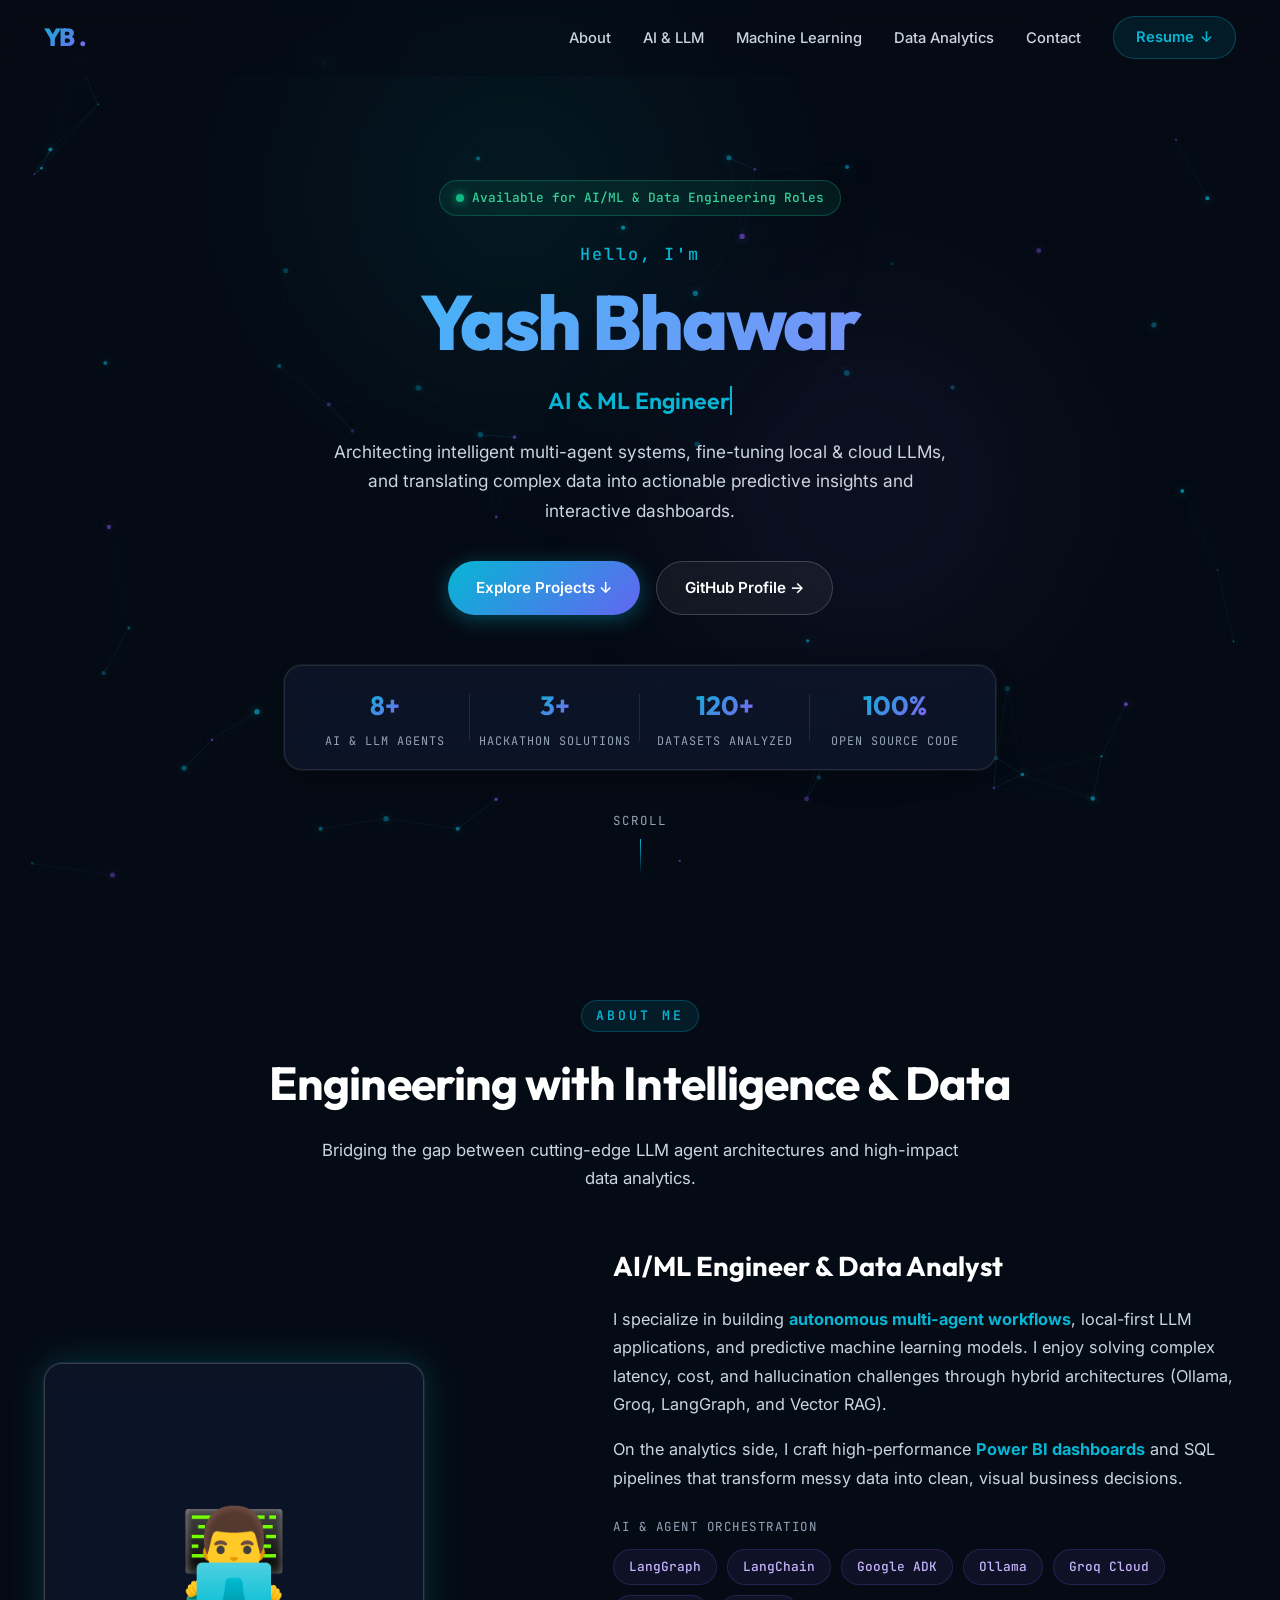
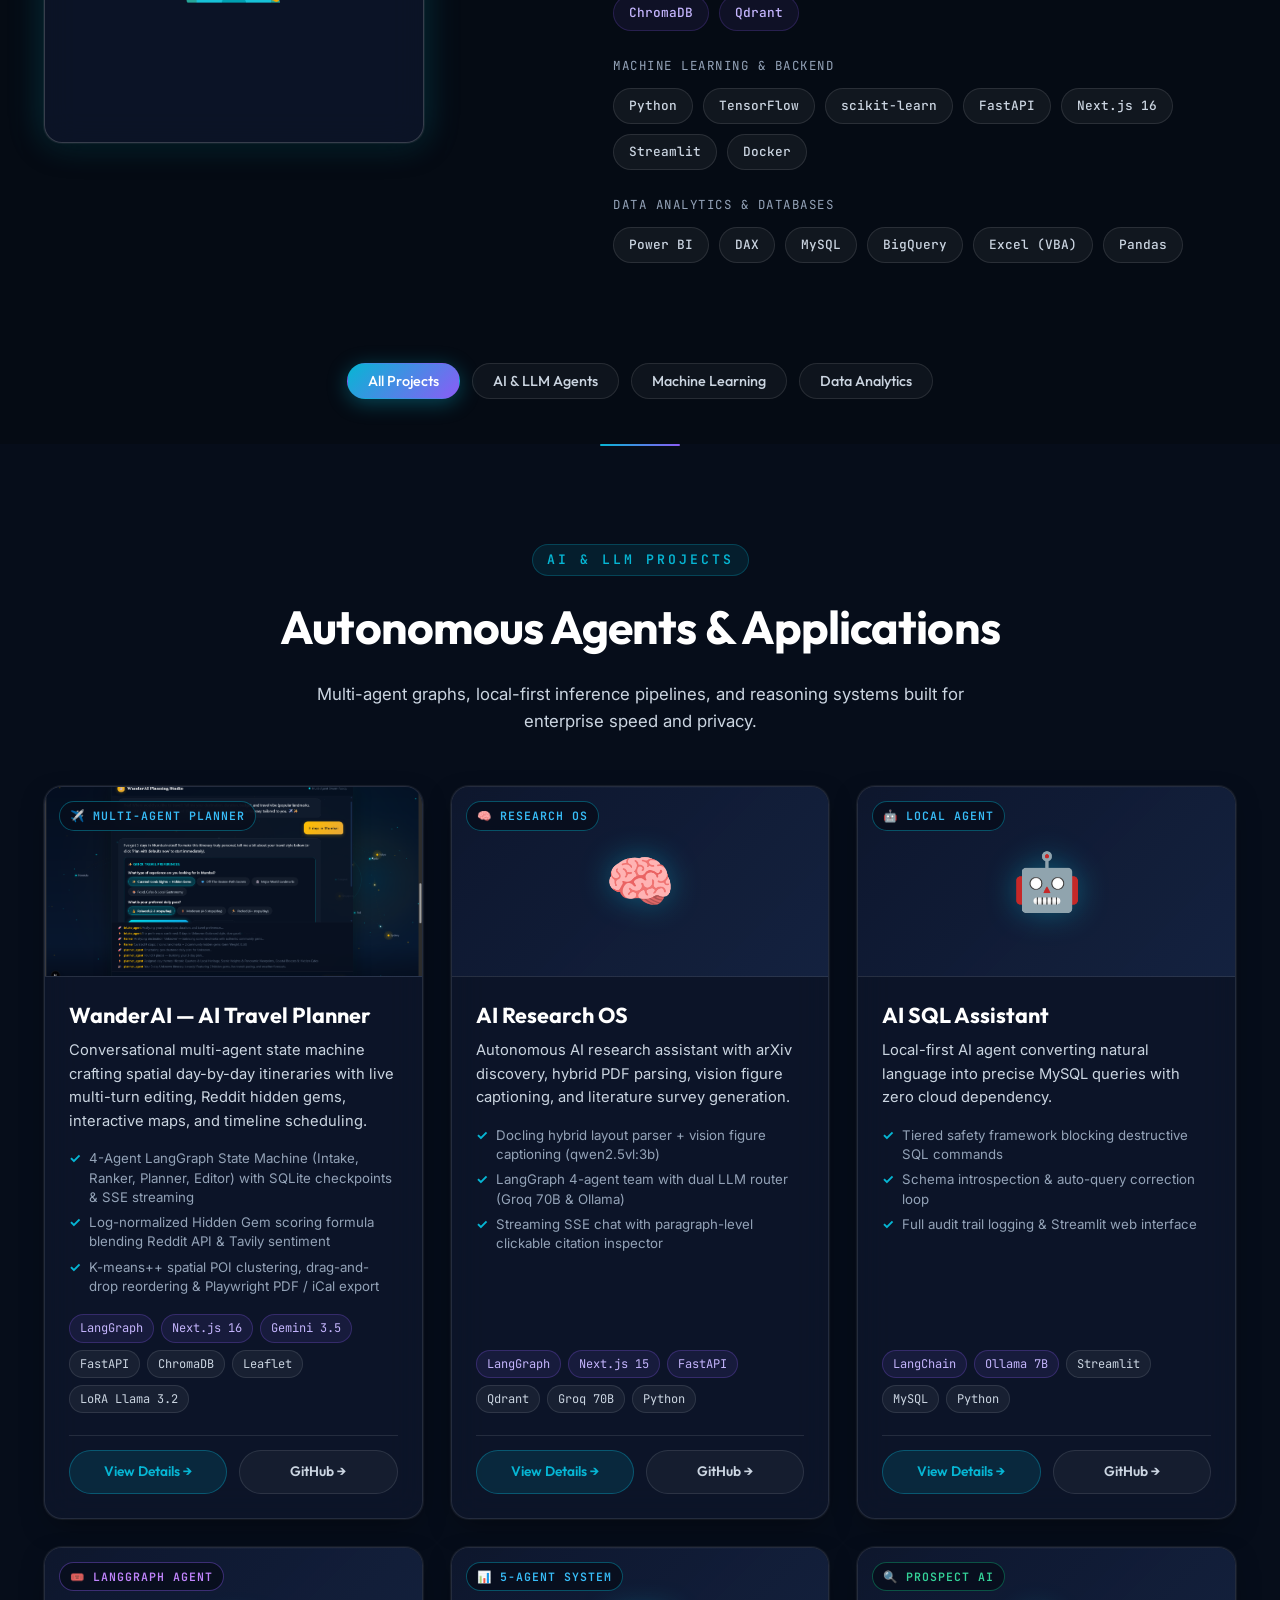
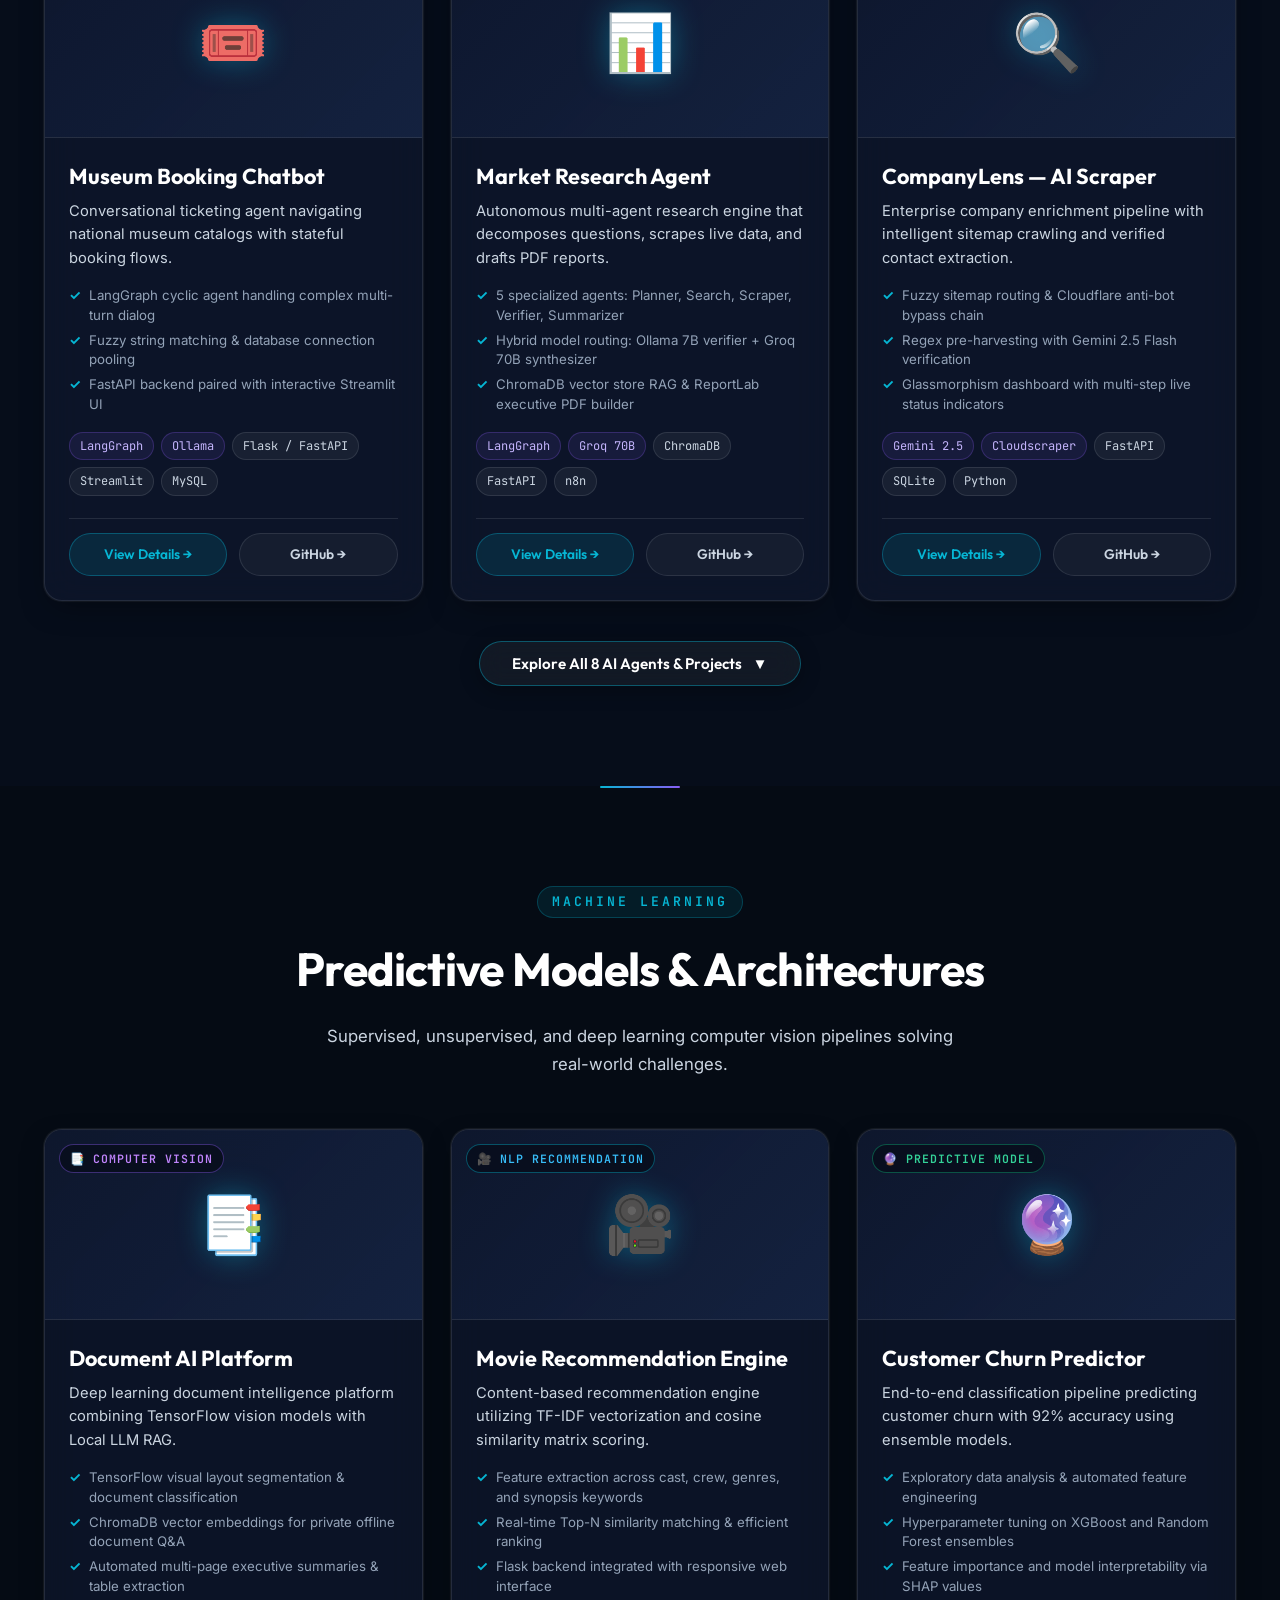
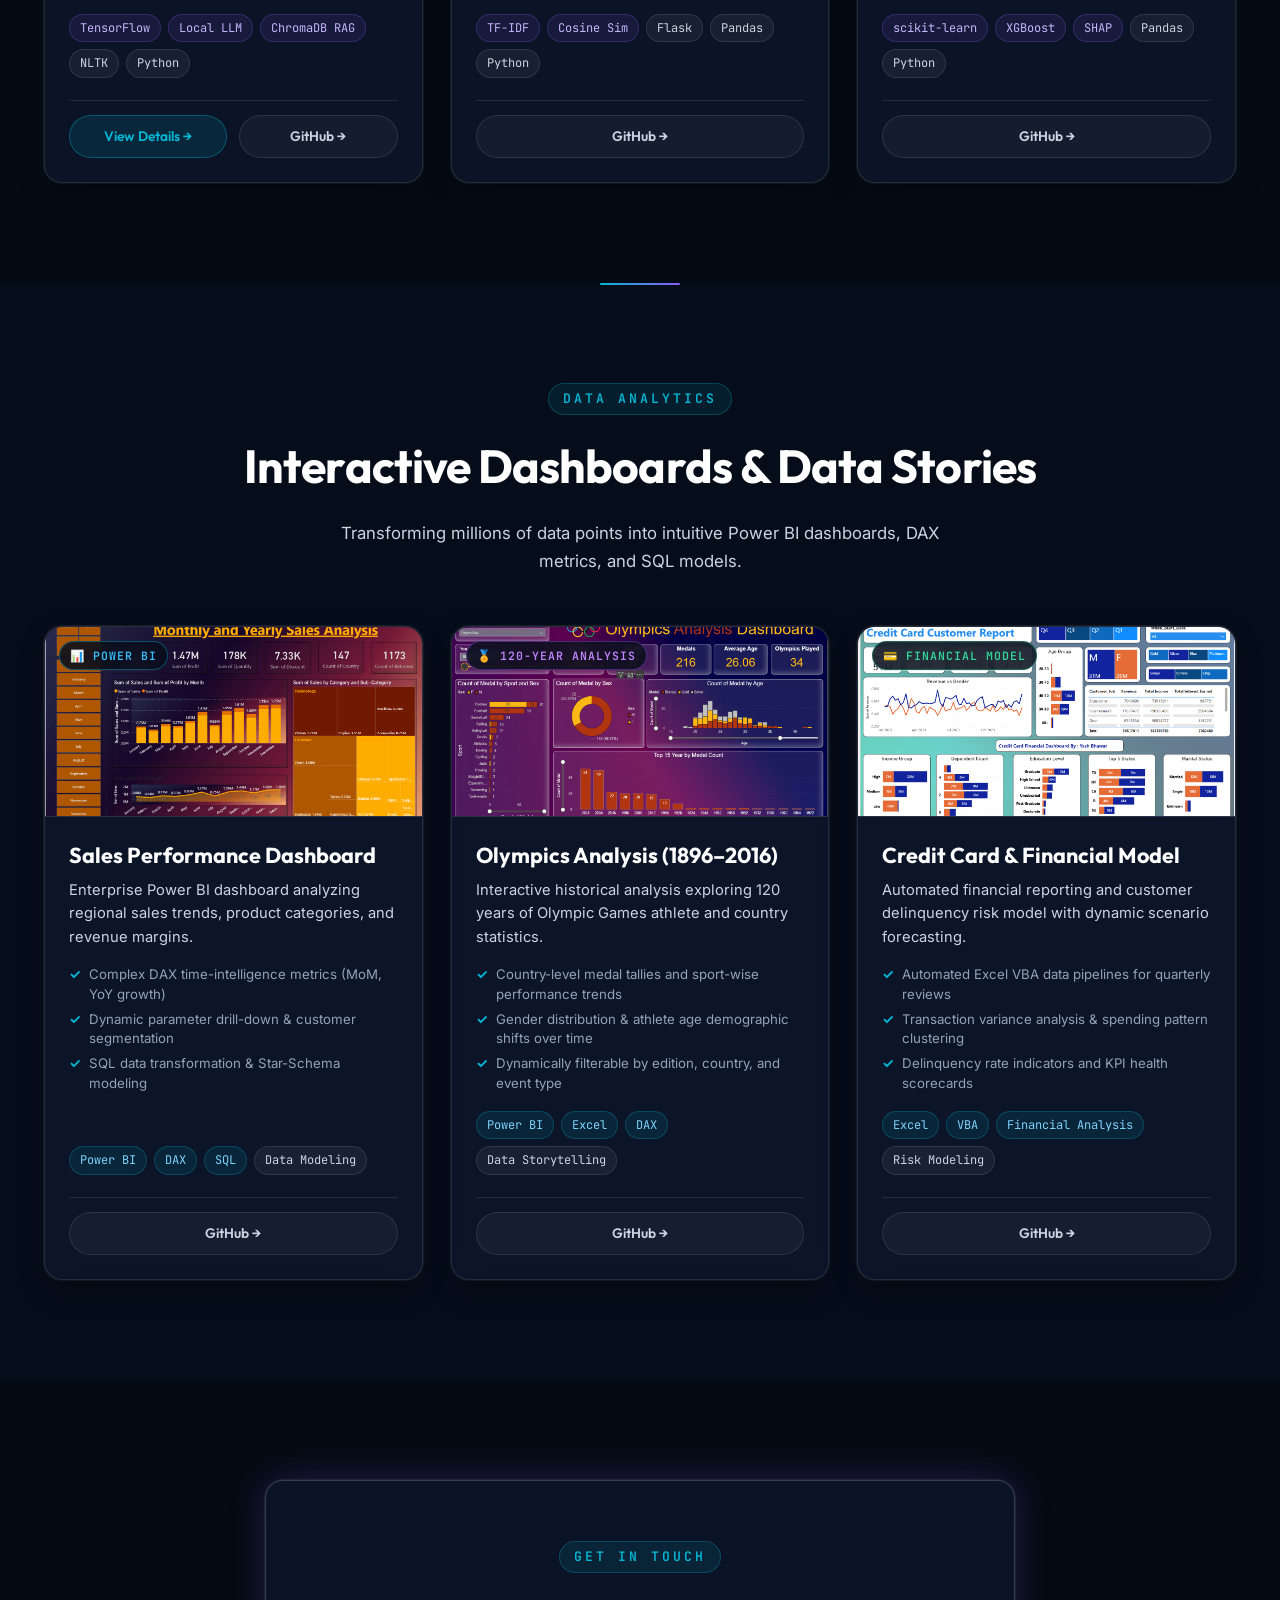
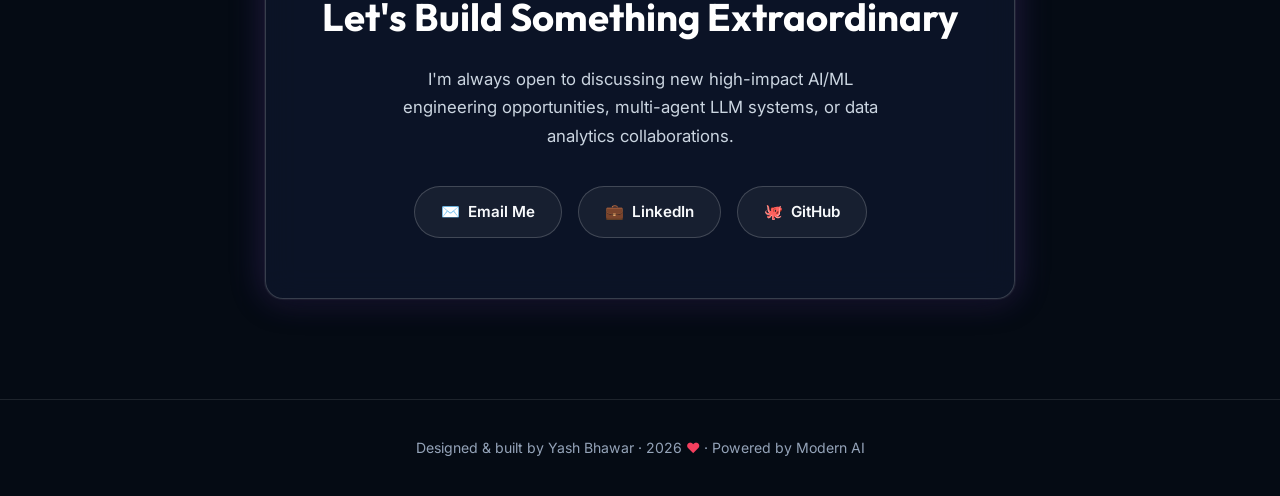
==== index.html @ 5ba6e9e6 "Wander AI project updates" ====
<!DOCTYPE html>
<html lang="en">

<head>
  <meta charset="UTF-8">
  <meta name="viewport" content="width=device-width, initial-scale=1.0">
  <title>Yash Bhawar — AI/ML Engineer & Data Analyst</title>
  <meta name="description"
    content="Portfolio of Yash Bhawar — AI/ML Engineer and Data Analyst specializing in multi-agent LLM systems, machine learning architectures, and data analytics dashboards.">
  <meta property="og:title" content="Yash Bhawar — AI/ML Engineer & Data Analyst">
  <meta property="og:description" content="Explore my projects in Multi-Agent AI, LLMs, Machine Learning, and Data Analytics.">
  <meta property="og:type" content="website">
  <link rel="stylesheet" href="css/style.css?v=2.0">
</head>

<body>

  <!-- ========== LIVE ANIMATED CANVAS BACKGROUND ========== -->
  <canvas id="bgCanvas"></canvas>

  <!-- ========== NAVBAR ========== -->
  <nav class="navbar" id="navbar">
    <div class="container">
      <a href="#hero" class="nav-logo">
        <span>YB</span><span style="color: var(--accent-cyan);">.</span>
      </a>
      <ul class="nav-links" id="navLinks">
        <li><a href="#about">About</a></li>
        <li><a href="#ai-llm">AI & LLM</a></li>
        <li><a href="#machine-learning">Machine Learning</a></li>
        <li><a href="#data-analytics">Data Analytics</a></li>
        <li><a href="#contact">Contact</a></li>
        <li class="nav-resume-dropdown" id="resumeDropdown">
          <a href="#" class="nav-resume-btn">
            <span>Resume</span> <span>↓</span>
          </a>
          <div class="resume-dropdown-menu">
            <a href="assets/resume/Yash_Bhawar_Resume.pdf" download class="resume-option" id="resume-aiml">
              <span class="resume-icon">🤖</span>
              <span>AI / ML Engineer</span>
            </a>
            <a href="assets/resume/DA_Resume.pdf" download class="resume-option" id="resume-da">
              <span class="resume-icon">📊</span>
              <span>Data Analyst</span>
            </a>
          </div>
        </li>
      </ul>
      <div class="hamburger" id="hamburger" aria-label="Toggle navigation">
        <span></span>
        <span></span>
        <span></span>
      </div>
    </div>
  </nav>

  <!-- ========== HERO SECTION ========== -->
  <section class="hero" id="hero">
    <div class="hero-content">
      
      <!-- Live Availability Status Badge -->
      <div class="hero-status-badge">
        <span class="status-dot"></span>
        <span>Available for AI/ML & Data Engineering Roles</span>
      </div>

      <p class="hero-greeting">Hello, I'm</p>
      <h1 class="hero-name">Yash Bhawar</h1>
      <p class="hero-tagline">
        <span class="hero-typed" id="heroTyped"></span>
      </p>
      <p class="hero-description">
        Architecting intelligent multi-agent systems, fine-tuning local & cloud LLMs, and translating complex data into actionable predictive insights and interactive dashboards.
      </p>

      <div class="hero-buttons">
        <a href="#ai-llm" class="btn btn-primary">
          Explore Projects ↓
        </a>
        <a href="https://github.com/Yash-lab01" target="_blank" rel="noopener" class="btn btn-outline">
          GitHub Profile →
        </a>
      </div>

      <!-- Hero Impact Metrics Bar -->
      <div class="hero-stats-bar">
        <div class="stat-item">
          <span class="stat-number">8+</span>
          <span class="stat-label">AI & LLM Agents</span>
        </div>
        <div class="stat-item">
          <span class="stat-number">3+</span>
          <span class="stat-label">Hackathon Solutions</span>
        </div>
        <div class="stat-item">
          <span class="stat-number">120+</span>
          <span class="stat-label">Datasets Analyzed</span>
        </div>
        <div class="stat-item">
          <span class="stat-number">100%</span>
          <span class="stat-label">Open Source Code</span>
        </div>
      </div>

    </div>

    <div class="hero-scroll-indicator">
      <span>scroll</span>
      <div class="scroll-line"></div>
    </div>
  </section>

  <!-- ========== ABOUT SECTION ========== -->
  <section class="about" id="about">
    <div class="container">
      <div class="section-header reveal">
        <span class="section-label">About Me</span>
        <h2 class="section-title">Engineering with Intelligence & Data</h2>
        <p class="section-subtitle">Bridging the gap between cutting-edge LLM agent architectures and high-impact data analytics.</p>
      </div>

      <div class="about-grid">
        <div class="about-image-wrapper reveal">
          <div class="about-image-card">
            <span class="about-avatar-placeholder">👨‍💻</span>
          </div>
        </div>

        <div class="about-text reveal reveal-delay-1">
          <h3>AI/ML Engineer & Data Analyst</h3>
          <p>
            I specialize in building <strong>autonomous multi-agent workflows</strong>, local-first LLM applications, and predictive machine learning models. I enjoy solving complex latency, cost, and hallucination challenges through hybrid architectures (Ollama, Groq, LangGraph, and Vector RAG).
          </p>
          <p>
            On the analytics side, I craft high-performance <strong>Power BI dashboards</strong> and SQL pipelines that transform messy data into clean, visual business decisions.
          </p>

          <!-- Categorized Skill Clusters -->
          <div class="tech-stack-group">
            <div class="tech-stack-title">AI & Agent Orchestration</div>
            <div class="tech-stack">
              <span class="tech-badge purple">LangGraph</span>
              <span class="tech-badge purple">LangChain</span>
              <span class="tech-badge purple">Google ADK</span>
              <span class="tech-badge purple">Ollama</span>
              <span class="tech-badge purple">Groq Cloud</span>
              <span class="tech-badge purple">ChromaDB</span>
              <span class="tech-badge purple">Qdrant</span>
            </div>
          </div>

          <div class="tech-stack-group">
            <div class="tech-stack-title">Machine Learning & Backend</div>
            <div class="tech-stack">
              <span class="tech-badge">Python</span>
              <span class="tech-badge">TensorFlow</span>
              <span class="tech-badge">scikit-learn</span>
              <span class="tech-badge">FastAPI</span>
              <span class="tech-badge">Next.js 16</span>
              <span class="tech-badge">Streamlit</span>
              <span class="tech-badge">Docker</span>
            </div>
          </div>

          <div class="tech-stack-group">
            <div class="tech-stack-title">Data Analytics & Databases</div>
            <div class="tech-stack">
              <span class="tech-badge">Power BI</span>
              <span class="tech-badge">DAX</span>
              <span class="tech-badge">MySQL</span>
              <span class="tech-badge">BigQuery</span>
              <span class="tech-badge">Excel (VBA)</span>
              <span class="tech-badge">Pandas</span>
            </div>
          </div>

        </div>
      </div>
    </div>
  </section>

  <!-- ========== CATEGORY FILTER TABS ========== -->
  <div class="container">
    <div class="projects-filter-bar reveal">
      <button class="filter-btn active" data-filter="all">All Projects</button>
      <button class="filter-btn" data-filter="ai-llm">AI & LLM Agents</button>
      <button class="filter-btn" data-filter="machine-learning">Machine Learning</button>
      <button class="filter-btn" data-filter="data-analytics">Data Analytics</button>
    </div>
  </div>

  <!-- ========== AI & LLM PROJECTS SECTION ========== -->
  <section class="projects-section" id="ai-llm">
    <div class="container">
      <div class="section-header reveal">
        <span class="section-label">AI & LLM Projects</span>
        <h2 class="section-title">Autonomous Agents & Applications</h2>
        <p class="section-subtitle">Multi-agent graphs, local-first inference pipelines, and reasoning systems built for enterprise speed and privacy.</p>
      </div>

      <div class="projects-grid">

        <!-- AI Project 1: WanderAI Travel Planner -->
        <div class="project-card reveal reveal-delay-1" id="project-ai-1">
          <div class="project-card-thumbnail">
            <span class="card-category-pill cyan">✈️ Multi-Agent Planner</span>
            <img src="assets/images/wanderai.png" alt="WanderAI Travel Planner">
          </div>
          <div class="project-card-body">
            <h3 class="project-card-title">WanderAI — AI Travel Planner</h3>
            <p class="project-card-description">
              Conversational multi-agent state machine crafting spatial day-by-day itineraries with live multi-turn editing, Reddit hidden gems, interactive maps, and timeline scheduling.
            </p>
            <ul class="project-card-highlights">
              <li>4-Agent LangGraph State Machine (Intake, Ranker, Planner, Editor) with SQLite checkpoints & SSE streaming</li>
              <li>Log-normalized Hidden Gem scoring formula blending Reddit API & Tavily sentiment</li>
              <li>K-means++ spatial POI clustering, drag-and-drop reordering & Playwright PDF / iCal export</li>
            </ul>
            <div class="project-card-tags">
              <span class="tag ml">LangGraph</span>
              <span class="tag ml">Next.js 16</span>
              <span class="tag ml">Gemini 3.5</span>
              <span class="tag">FastAPI</span>
              <span class="tag">ChromaDB</span>
              <span class="tag">Leaflet</span>
              <span class="tag">LoRA Llama 3.2</span>
            </div>
            <div class="project-card-actions">
              <a href="projects/ai-travel-assistant.html" class="card-btn card-btn-primary">View Details →</a>
              <a href="https://github.com/Yash-lab01/AI-Travel-Assistant" target="_blank" rel="noopener" class="card-btn card-btn-ghost">GitHub →</a>
            </div>
          </div>
        </div>

        <!-- AI Project 2: AI Research OS -->
        <div class="project-card reveal reveal-delay-2" id="project-ai-2">
          <div class="project-card-thumbnail">
            <span class="card-category-pill cyan">🧠 Research OS</span>
            <span class="placeholder-icon">🧠</span>
          </div>
          <div class="project-card-body">
            <h3 class="project-card-title">AI Research OS</h3>
            <p class="project-card-description">
              Autonomous AI research assistant with arXiv discovery, hybrid PDF parsing, vision figure captioning, and literature survey generation.
            </p>
            <ul class="project-card-highlights">
              <li>Docling hybrid layout parser + vision figure captioning (qwen2.5vl:3b)</li>
              <li>LangGraph 4-agent team with dual LLM router (Groq 70B & Ollama)</li>
              <li>Streaming SSE chat with paragraph-level clickable citation inspector</li>
            </ul>
            <div class="project-card-tags">
              <span class="tag ml">LangGraph</span>
              <span class="tag ml">Next.js 15</span>
              <span class="tag ml">FastAPI</span>
              <span class="tag">Qdrant</span>
              <span class="tag">Groq 70B</span>
              <span class="tag">Python</span>
            </div>
            <div class="project-card-actions">
              <a href="projects/ai-research-agent.html" class="card-btn card-btn-primary">View Details →</a>
              <a href="https://github.com/Yash-lab01/Autonomous-Research-Assistant" target="_blank" rel="noopener" class="card-btn card-btn-ghost">GitHub →</a>
            </div>
          </div>
        </div>

        <!-- AI Project 3: SQL Assistant -->
        <div class="project-card reveal reveal-delay-3" id="project-ai-3">
          <div class="project-card-thumbnail">
            <span class="card-category-pill cyan">🤖 Local Agent</span>
            <span class="placeholder-icon">🤖</span>
          </div>
          <div class="project-card-body">
            <h3 class="project-card-title">AI SQL Assistant</h3>
            <p class="project-card-description">
              Local-first AI agent converting natural language into precise MySQL queries with zero cloud dependency.
            </p>
            <ul class="project-card-highlights">
              <li>Tiered safety framework blocking destructive SQL commands</li>
              <li>Schema introspection & auto-query correction loop</li>
              <li>Full audit trail logging & Streamlit web interface</li>
            </ul>
            <div class="project-card-tags">
              <span class="tag ml">LangChain</span>
              <span class="tag ml">Ollama 7B</span>
              <span class="tag">Streamlit</span>
              <span class="tag">MySQL</span>
              <span class="tag">Python</span>
            </div>
            <div class="project-card-actions">
              <a href="projects/sql-assistant.html" class="card-btn card-btn-primary">View Details →</a>
              <a href="https://github.com/Yash-lab01/AI-SQL-Assistant" target="_blank" rel="noopener" class="card-btn card-btn-ghost">GitHub →</a>
            </div>
          </div>
        </div>

        <!-- AI Project 4: Museum Chatbot -->
        <div class="project-card reveal reveal-delay-1" id="project-ai-4">
          <div class="project-card-thumbnail">
            <span class="card-category-pill purple">🎟️ LangGraph Agent</span>
            <span class="placeholder-icon">🎟️</span>
          </div>
          <div class="project-card-body">
            <h3 class="project-card-title">Museum Booking Chatbot</h3>
            <p class="project-card-description">
              Conversational ticketing agent navigating national museum catalogs with stateful booking flows.
            </p>
            <ul class="project-card-highlights">
              <li>LangGraph cyclic agent handling complex multi-turn dialog</li>
              <li>Fuzzy string matching & database connection pooling</li>
              <li>FastAPI backend paired with interactive Streamlit UI</li>
            </ul>
            <div class="project-card-tags">
              <span class="tag ml">LangGraph</span>
              <span class="tag ml">Ollama</span>
              <span class="tag">Flask / FastAPI</span>
              <span class="tag">Streamlit</span>
              <span class="tag">MySQL</span>
            </div>
            <div class="project-card-actions">
              <a href="projects/museum-chatbot.html" class="card-btn card-btn-primary">View Details →</a>
              <a href="https://github.com/Yash-lab01/Museum-Chatbot" target="_blank" rel="noopener" class="card-btn card-btn-ghost">GitHub →</a>
            </div>
          </div>
        </div>

        <!-- AI Project 5: Market Research Agent -->
        <div class="project-card reveal reveal-delay-2" id="project-ai-5">
          <div class="project-card-thumbnail">
            <span class="card-category-pill cyan">📊 5-Agent System</span>
            <span class="placeholder-icon">📊</span>
          </div>
          <div class="project-card-body">
            <h3 class="project-card-title">Market Research Agent</h3>
            <p class="project-card-description">
              Autonomous multi-agent research engine that decomposes questions, scrapes live data, and drafts PDF reports.
            </p>
            <ul class="project-card-highlights">
              <li>5 specialized agents: Planner, Search, Scraper, Verifier, Summarizer</li>
              <li>Hybrid model routing: Ollama 7B verifier + Groq 70B synthesizer</li>
              <li>ChromaDB vector store RAG & ReportLab executive PDF builder</li>
            </ul>
            <div class="project-card-tags">
              <span class="tag ml">LangGraph</span>
              <span class="tag ml">Groq 70B</span>
              <span class="tag">ChromaDB</span>
              <span class="tag">FastAPI</span>
              <span class="tag">n8n</span>
            </div>
            <div class="project-card-actions">
              <a href="projects/market-research-agent.html" class="card-btn card-btn-primary">View Details →</a>
              <a href="https://github.com/Yash-lab01/Market-Research-Agent" target="_blank" rel="noopener" class="card-btn card-btn-ghost">GitHub →</a>
            </div>
          </div>
        </div>

        <!-- AI Project 6: CompanyLens AI Web Scraper -->
        <div class="project-card reveal reveal-delay-3" id="project-ai-6">
          <div class="project-card-thumbnail">
            <span class="card-category-pill emerald">🔍 Prospect AI</span>
            <span class="placeholder-icon">🔍</span>
          </div>
          <div class="project-card-body">
            <h3 class="project-card-title">CompanyLens — AI Scraper</h3>
            <p class="project-card-description">
              Enterprise company enrichment pipeline with intelligent sitemap crawling and verified contact extraction.
            </p>
            <ul class="project-card-highlights">
              <li>Fuzzy sitemap routing & Cloudflare anti-bot bypass chain</li>
              <li>Regex pre-harvesting with Gemini 2.5 Flash verification</li>
              <li>Glassmorphism dashboard with multi-step live status indicators</li>
            </ul>
            <div class="project-card-tags">
              <span class="tag ml">Gemini 2.5</span>
              <span class="tag ml">Cloudscraper</span>
              <span class="tag">FastAPI</span>
              <span class="tag">SQLite</span>
              <span class="tag">Python</span>
            </div>
            <div class="project-card-actions">
              <a href="projects/company-enrichment-agent.html" class="card-btn card-btn-primary">View Details →</a>
              <a href="https://github.com/Yash-lab01/AI-powered-Website-Scraper-Agent-" target="_blank" rel="noopener" class="card-btn card-btn-ghost">GitHub →</a>
            </div>
          </div>
        </div>

        <!-- AI Project 7: OptiRoute Router -->
        <div class="project-card reveal reveal-delay-1 hidden-project" id="project-ai-7">
          <div class="project-card-thumbnail">
            <span class="card-category-pill amber">⚡ AMD Hackathon</span>
            <img src="assets/images/optiroute.png" alt="OptiRoute Accuracy Router">
          </div>
          <div class="project-card-body">
            <h3 class="project-card-title">OptiRoute — Accuracy Router</h3>
            <p class="project-card-description">
              AMD Developer Hackathon (Act II) accuracy router combining 0-token solvers with remote LLM self-consistency.
            </p>
            <ul class="project-card-highlights">
              <li>Sub-ms TF-IDF classification & semantic trap detection</li>
              <li>Tier-0 Python deterministic solvers (SymPy, AST) at 0 token cost</li>
              <li>Fireworks AI CoT voting + local quantized Qwen 1.5B GGUF fallback</li>
            </ul>
            <div class="project-card-tags">
              <span class="tag ml">AMD Hackathon</span>
              <span class="tag ml">Fireworks AI</span>
              <span class="tag ml">Qwen 1.5B</span>
              <span class="tag">Docker</span>
              <span class="tag">Python</span>
            </div>
            <div class="project-card-actions">
              <a href="projects/optiroute-router.html" class="card-btn card-btn-primary">View Details →</a>
              <a href="https://github.com/Yash-lab01/amd-track1-tokenrouter" target="_blank" rel="noopener" class="card-btn card-btn-ghost">GitHub →</a>
            </div>
          </div>
        </div>

        <!-- AI Project 8: Community Care Navigator -->
        <div class="project-card reveal reveal-delay-2 hidden-project" id="project-ai-8">
          <div class="project-card-thumbnail">
            <span class="card-category-pill purple">🏆 Google Hackathon</span>
            <span class="placeholder-icon">🏛️</span>
          </div>
          <div class="project-card-body">
            <h3 class="project-card-title">Community Care Navigator</h3>
            <p class="project-card-description">
              Google GenAI Hackathon platform matching vulnerable citizens with welfare schemes in regional languages.
            </p>
            <ul class="project-card-highlights">
              <li>Google ADK & Gemini 2.5 Flash empathetic conversational agent</li>
              <li>Multimodal Vision OCR extracting IDs and income certificates</li>
              <li>BigQuery / SQLite hybrid vector RAG with Plotly Mapbox GIS</li>
            </ul>
            <div class="project-card-tags">
              <span class="tag ml">Google ADK</span>
              <span class="tag ml">Gemini 2.5</span>
              <span class="tag ml">Vision OCR</span>
              <span class="tag">BigQuery / RAG</span>
              <span class="tag">Streamlit</span>
            </div>
            <div class="project-card-actions">
              <a href="projects/community-care-navigator.html" class="card-btn card-btn-primary">View Details →</a>
              <a href="https://github.com/Yash-lab01/Community-Care-Navigator---Google-GenAI-Hackathon" target="_blank" rel="noopener" class="card-btn card-btn-ghost">GitHub →</a>
            </div>
          </div>
        </div>

      </div>

      <!-- View All AI Projects Button -->
      <div class="view-more-container reveal">
        <button class="view-more-btn" id="toggleAiProjectsBtn">
          <span>Explore All 8 AI Agents & Projects</span>
          <span class="btn-arrow">▼</span>
        </button>
      </div>

    </div>
  </section>

  <!-- ========== MACHINE LEARNING PROJECTS SECTION ========== -->
  <section class="projects-section" id="machine-learning">
    <div class="container">
      <div class="section-header reveal">
        <span class="section-label">Machine Learning</span>
        <h2 class="section-title">Predictive Models & Architectures</h2>
        <p class="section-subtitle">Supervised, unsupervised, and deep learning computer vision pipelines solving real-world challenges.</p>
      </div>

      <div class="projects-grid">

        <!-- ML Project 1: Document AI -->
        <div class="project-card reveal reveal-delay-1" id="project-ml-1">
          <div class="project-card-thumbnail">
            <span class="card-category-pill purple">📑 Computer Vision</span>
            <span class="placeholder-icon">📑</span>
          </div>
          <div class="project-card-body">
            <h3 class="project-card-title">Document AI Platform</h3>
            <p class="project-card-description">
              Deep learning document intelligence platform combining TensorFlow vision models with Local LLM RAG.
            </p>
            <ul class="project-card-highlights">
              <li>TensorFlow visual layout segmentation & document classification</li>
              <li>ChromaDB vector embeddings for private offline document Q&A</li>
              <li>Automated multi-page executive summaries & table extraction</li>
            </ul>
            <div class="project-card-tags">
              <span class="tag ml">TensorFlow</span>
              <span class="tag ml">Local LLM</span>
              <span class="tag ml">ChromaDB RAG</span>
              <span class="tag">NLTK</span>
              <span class="tag">Python</span>
            </div>
            <div class="project-card-actions">
              <a href="projects/document-ai.html" class="card-btn card-btn-primary">View Details →</a>
              <a href="https://github.com/Yash-lab01/Document_AI" target="_blank" rel="noopener" class="card-btn card-btn-ghost">GitHub →</a>
            </div>
          </div>
        </div>

        <!-- ML Project 2: Movie Recommendation -->
        <div class="project-card reveal reveal-delay-2" id="project-ml-2">
          <div class="project-card-thumbnail">
            <span class="card-category-pill cyan">🎥 NLP Recommendation</span>
            <span class="placeholder-icon">🎥</span>
          </div>
          <div class="project-card-body">
            <h3 class="project-card-title">Movie Recommendation Engine</h3>
            <p class="project-card-description">
              Content-based recommendation engine utilizing TF-IDF vectorization and cosine similarity matrix scoring.
            </p>
            <ul class="project-card-highlights">
              <li>Feature extraction across cast, crew, genres, and synopsis keywords</li>
              <li>Real-time Top-N similarity matching & efficient ranking</li>
              <li>Flask backend integrated with responsive web interface</li>
            </ul>
            <div class="project-card-tags">
              <span class="tag ml">TF-IDF</span>
              <span class="tag ml">Cosine Sim</span>
              <span class="tag">Flask</span>
              <span class="tag">Pandas</span>
              <span class="tag">Python</span>
            </div>
            <div class="project-card-actions">
              <a href="https://github.com/Yash-lab01/MovieRecommendationSite" target="_blank" rel="noopener" class="card-btn card-btn-ghost">GitHub →</a>
            </div>
          </div>
        </div>

        <!-- ML Project 3: Churn Predictor -->
        <div class="project-card reveal reveal-delay-3" id="project-ml-3">
          <div class="project-card-thumbnail">
            <span class="card-category-pill emerald">🔮 Predictive Model</span>
            <span class="placeholder-icon">🔮</span>
          </div>
          <div class="project-card-body">
            <h3 class="project-card-title">Customer Churn Predictor</h3>
            <p class="project-card-description">
              End-to-end classification pipeline predicting customer churn with 92% accuracy using ensemble models.
            </p>
            <ul class="project-card-highlights">
              <li>Exploratory data analysis & automated feature engineering</li>
              <li>Hyperparameter tuning on XGBoost and Random Forest ensembles</li>
              <li>Feature importance and model interpretability via SHAP values</li>
            </ul>
            <div class="project-card-tags">
              <span class="tag ml">scikit-learn</span>
              <span class="tag ml">XGBoost</span>
              <span class="tag ml">SHAP</span>
              <span class="tag">Pandas</span>
              <span class="tag">Python</span>
            </div>
            <div class="project-card-actions">
              <a href="https://github.com/Yash-lab01" target="_blank" rel="noopener" class="card-btn card-btn-ghost">GitHub →</a>
            </div>
          </div>
        </div>

      </div>
    </div>
  </section>

  <!-- ========== DATA ANALYTICS PROJECTS SECTION ========== -->
  <section class="projects-section" id="data-analytics">
    <div class="container">
      <div class="section-header reveal">
        <span class="section-label">Data Analytics</span>
        <h2 class="section-title">Interactive Dashboards & Data Stories</h2>
        <p class="section-subtitle">Transforming millions of data points into intuitive Power BI dashboards, DAX metrics, and SQL models.</p>
      </div>

      <div class="projects-grid">

        <!-- DA Project 1: Sales Dashboard -->
        <div class="project-card reveal reveal-delay-1" id="project-da-1">
          <div class="project-card-thumbnail">
            <span class="card-category-pill cyan">📊 Power BI</span>
            <img src="assets/images/sales.png" alt="Sales Performance Dashboard">
          </div>
          <div class="project-card-body">
            <h3 class="project-card-title">Sales Performance Dashboard</h3>
            <p class="project-card-description">
              Enterprise Power BI dashboard analyzing regional sales trends, product categories, and revenue margins.
            </p>
            <ul class="project-card-highlights">
              <li>Complex DAX time-intelligence metrics (MoM, YoY growth)</li>
              <li>Dynamic parameter drill-down & customer segmentation</li>
              <li>SQL data transformation & Star-Schema modeling</li>
            </ul>
            <div class="project-card-tags">
              <span class="tag data">Power BI</span>
              <span class="tag data">DAX</span>
              <span class="tag data">SQL</span>
              <span class="tag">Data Modeling</span>
            </div>
            <div class="project-card-actions">
              <a href="https://github.com/Yash-lab01/sales_analysis_dashboard" target="_blank" rel="noopener" class="card-btn card-btn-ghost">GitHub →</a>
            </div>
          </div>
        </div>

        <!-- DA Project 2: Olympics Dashboard -->
        <div class="project-card reveal reveal-delay-2" id="project-da-2">
          <div class="project-card-thumbnail">
            <span class="card-category-pill purple">🏅 120-Year Analysis</span>
            <img src="assets/images/olympics.png" alt="Olympics Analysis Dashboard">
          </div>
          <div class="project-card-body">
            <h3 class="project-card-title">Olympics Analysis (1896–2016)</h3>
            <p class="project-card-description">
              Interactive historical analysis exploring 120 years of Olympic Games athlete and country statistics.
            </p>
            <ul class="project-card-highlights">
              <li>Country-level medal tallies and sport-wise performance trends</li>
              <li>Gender distribution & athlete age demographic shifts over time</li>
              <li>Dynamically filterable by edition, country, and event type</li>
            </ul>
            <div class="project-card-tags">
              <span class="tag data">Power BI</span>
              <span class="tag data">Excel</span>
              <span class="tag data">DAX</span>
              <span class="tag">Data Storytelling</span>
            </div>
            <div class="project-card-actions">
              <a href="https://github.com/Yash-lab01/Olympics_analysis_dashboard" target="_blank" rel="noopener" class="card-btn card-btn-ghost">GitHub →</a>
            </div>
          </div>
        </div>

        <!-- DA Project 3: Credit Card Model -->
        <div class="project-card reveal reveal-delay-3" id="project-da-3">
          <div class="project-card-thumbnail">
            <span class="card-category-pill emerald">💳 Financial Model</span>
            <img src="assets/images/cc.png" alt="Credit Card Analysis Dashboard">
          </div>
          <div class="project-card-body">
            <h3 class="project-card-title">Credit Card & Financial Model</h3>
            <p class="project-card-description">
              Automated financial reporting and customer delinquency risk model with dynamic scenario forecasting.
            </p>
            <ul class="project-card-highlights">
              <li>Automated Excel VBA data pipelines for quarterly reviews</li>
              <li>Transaction variance analysis & spending pattern clustering</li>
              <li>Delinquency rate indicators and KPI health scorecards</li>
            </ul>
            <div class="project-card-tags">
              <span class="tag data">Excel</span>
              <span class="tag data">VBA</span>
              <span class="tag data">Financial Analysis</span>
              <span class="tag">Risk Modeling</span>
            </div>
            <div class="project-card-actions">
              <a href="https://github.com/Yash-lab01/Credit-Card-Analysis-Dashboard" target="_blank" rel="noopener" class="card-btn card-btn-ghost">GitHub →</a>
            </div>
          </div>
        </div>

      </div>
    </div>
  </section>

  <!-- ========== CONTACT SECTION ========== -->
  <section class="contact" id="contact">
    <div class="container">
      <div class="contact-wrapper reveal">
        <span class="section-label">Get In Touch</span>
        <h2 class="contact-cta">Let's Build Something Extraordinary</h2>
        <p class="contact-text">
          I'm always open to discussing new high-impact AI/ML engineering opportunities, multi-agent LLM systems, or data analytics collaborations.
        </p>
        <div class="contact-links">
          <a href="mailto:yashpbhawar2003@gmail.com" class="contact-link" id="contact-email">
            <span>✉️</span> <span>Email Me</span>
          </a>
          <a href="https://www.linkedin.com/in/yash-bhawar-77b5752b7/" target="_blank" rel="noopener"
            class="contact-link" id="contact-linkedin">
            <span>💼</span> <span>LinkedIn</span>
          </a>
          <a href="https://github.com/Yash-lab01" target="_blank" rel="noopener" class="contact-link"
            id="contact-github">
            <span>🐙</span> <span>GitHub</span>
          </a>
        </div>
      </div>
    </div>
  </section>

  <!-- ========== FOOTER ========== -->
  <footer class="footer">
    <div class="container">
      <p>Designed & built by Yash Bhawar · 2026 <span class="footer-heart">♥</span> · Powered by Modern AI</p>
    </div>
  </footer>

  <script src="js/main.js"></script>
</body>

</html>
---- css/style.css ----
/* ============================================
   PORTFOLIO — Luminous Glassmorphism Design System
   Yash Bhawar — AI/ML Engineer & Data Analyst
   ============================================ */

/* ---------- Google Fonts ---------- */
@import url('https://fonts.googleapis.com/css2?family=Outfit:wght@400;500;600;700;800&family=Inter:wght@300;400;500;600;700&family=JetBrains+Mono:wght@400;500;600&display=swap');

/* ---------- CSS Custom Properties ---------- */
:root {
  /* Deep Cosmic Base Canvas */
  --bg-canvas: #050b14;
  --bg-primary: #0a1124;
  --bg-secondary: #0e172e;
  --bg-tertiary: #131f3d;

  /* Luminous Translucent Glass Layers */
  --bg-card: rgba(16, 26, 48, 0.65);
  --bg-card-hover: rgba(22, 36, 66, 0.8);
  --bg-card-light: rgba(255, 255, 255, 0.05);
  --bg-glass-nav: rgba(8, 14, 28, 0.75);

  /* Vibrant Luminous Accent Palette */
  --accent: #06b6d4;
  --accent-cyan: #06b6d4;
  --accent-purple: #8b5cf6;
  --accent-blue: #3b82f6;
  --accent-rose: #f43f5e;
  --accent-emerald: #10b981;
  --accent-amber: #f59e0b;

  --accent-glow: rgba(6, 182, 212, 0.35);
  --accent-purple-glow: rgba(139, 92, 246, 0.35);

  /* Gradients */
  --gradient-accent: linear-gradient(135deg, #06b6d4, #8b5cf6);
  --gradient-accent-soft: linear-gradient(135deg, rgba(6, 182, 212, 0.15), rgba(139, 92, 246, 0.15));
  --gradient-hero: linear-gradient(135deg, #38bdf8 0%, #818cf8 50%, #c084fc 100%);
  --gradient-button: linear-gradient(135deg, #06b6d4, #6366f1);
  --gradient-border: linear-gradient(135deg, rgba(255, 255, 255, 0.25), rgba(6, 182, 212, 0.4), rgba(139, 92, 246, 0.25), rgba(255, 255, 255, 0.05));

  /* Typography Colors */
  --text-primary: #f8fafc;
  --text-secondary: #cbd5e1;
  --text-muted: #94a3b8;
  --text-bright: #ffffff;

  /* Borders & Shadows */
  --border: rgba(255, 255, 255, 0.1);
  --border-light: rgba(255, 255, 255, 0.18);
  --border-hover: rgba(6, 182, 212, 0.45);
  --shadow-card: 0 10px 30px -10px rgba(0, 0, 0, 0.5), 0 0 1px 1px rgba(255, 255, 255, 0.08);
  --shadow-glow: 0 0 35px rgba(6, 182, 212, 0.25);
  --shadow-purple-glow: 0 0 35px rgba(139, 92, 246, 0.25);

  /* Fonts */
  --font-heading: 'Outfit', sans-serif;
  --font-body: 'Inter', sans-serif;
  --font-mono: 'JetBrains Mono', monospace;

  /* Layout & Spacing */
  --section-padding: 100px 0;
  --container-width: 1240px;
  --card-radius: 18px;
  --radius-sm: 8px;
  --radius-pill: 50px;

  /* Transitions */
  --transition-fast: 0.2s ease;
  --transition-smooth: 0.35s cubic-bezier(0.25, 0.46, 0.45, 0.94);
  --transition-bounce: 0.45s cubic-bezier(0.34, 1.56, 0.64, 1);
}

/* ---------- Reset & Base ---------- */
*,
*::before,
*::after {
  margin: 0;
  padding: 0;
  box-sizing: border-box;
}

html {
  scroll-behavior: smooth;
  scroll-padding-top: 80px;
}

body {
  font-family: var(--font-body);
  background-color: var(--bg-canvas);
  color: var(--text-primary);
  line-height: 1.7;
  overflow-x: hidden;
  -webkit-font-smoothing: antialiased;
  position: relative;
}

/* Ambient Radial Glow Lighting Orbs */
body::before {
  content: '';
  position: fixed;
  top: -10vw;
  left: 15%;
  width: 50vw;
  height: 50vw;
  border-radius: 50%;
  background: radial-gradient(circle, rgba(6, 182, 212, 0.09), transparent 70%);
  pointer-events: none;
  z-index: 0;
  filter: blur(60px);
}

body::after {
  content: '';
  position: fixed;
  bottom: 10vw;
  right: 10%;
  width: 45vw;
  height: 45vw;
  border-radius: 50%;
  background: radial-gradient(circle, rgba(139, 92, 246, 0.08), transparent 70%);
  pointer-events: none;
  z-index: 0;
  filter: blur(60px);
}

/* Live Animated Interactive Canvas */
#bgCanvas {
  position: fixed;
  top: 0;
  left: 0;
  width: 100%;
  height: 100%;
  pointer-events: none;
  z-index: 0;
}

a {
  text-decoration: none;
  color: inherit;
}

ul { list-style: none; }

img {
  max-width: 100%;
  display: block;
}

/* ---------- Utility Containers ---------- */
.container {
  max-width: var(--container-width);
  margin: 0 auto;
  padding: 0 24px;
  position: relative;
  z-index: 2;
}

.section-header {
  text-align: center;
  margin-bottom: 50px;
}

.section-label {
  font-family: var(--font-mono);
  font-size: 0.82rem;
  font-weight: 600;
  text-transform: uppercase;
  letter-spacing: 3px;
  color: var(--accent-cyan);
  margin-bottom: 12px;
  display: inline-flex;
  align-items: center;
  gap: 8px;
  background: rgba(6, 182, 212, 0.1);
  padding: 4px 14px;
  border-radius: var(--radius-pill);
  border: 1px solid rgba(6, 182, 212, 0.25);
}

.section-title {
  font-family: var(--font-heading);
  font-size: clamp(2rem, 4vw, 2.9rem);
  font-weight: 700;
  color: var(--text-bright);
  letter-spacing: -0.02em;
  margin-bottom: 14px;
}

.section-subtitle {
  font-size: 1.05rem;
  color: var(--text-secondary);
  max-width: 650px;
  margin: 0 auto;
  line-height: 1.65;
}

/* ---------- Scroll Reveal Animations ---------- */
.reveal {
  opacity: 0;
  transform: translateY(35px);
  transition: opacity 0.7s cubic-bezier(0.2, 0.8, 0.2, 1), transform 0.7s cubic-bezier(0.2, 0.8, 0.2, 1);
}

.reveal.active {
  opacity: 1;
  transform: translateY(0);
}

.reveal-delay-1 { transition-delay: 0.1s; }
.reveal-delay-2 { transition-delay: 0.2s; }
.reveal-delay-3 { transition-delay: 0.3s; }
.reveal-delay-4 { transition-delay: 0.4s; }

/* ============================================
   NAVBAR
   ============================================ */
.navbar {
  position: fixed;
  top: 0;
  left: 0;
  width: 100%;
  padding: 16px 0;
  z-index: 1000;
  transition: var(--transition-smooth);
  backdrop-filter: blur(12px);
  background: rgba(5, 11, 20, 0.4);
  border-bottom: 1px solid transparent;
}

.navbar.scrolled {
  background: var(--bg-glass-nav);
  backdrop-filter: blur(20px);
  border-bottom: 1px solid var(--border);
  padding: 12px 0;
  box-shadow: 0 4px 30px rgba(0, 0, 0, 0.3);
}

.navbar .container {
  display: flex;
  justify-content: space-between;
  align-items: center;
}

.nav-logo {
  font-family: var(--font-heading);
  font-size: 1.55rem;
  font-weight: 800;
  letter-spacing: -0.03em;
  background: var(--gradient-accent);
  -webkit-background-clip: text;
  -webkit-text-fill-color: transparent;
  background-clip: text;
  display: inline-flex;
  align-items: center;
  gap: 4px;
}

.nav-links {
  display: flex;
  align-items: center;
  gap: 32px;
}

.nav-links a {
  font-size: 0.92rem;
  font-weight: 500;
  color: var(--text-secondary);
  transition: var(--transition-fast);
  position: relative;
}

.nav-links a::after {
  content: '';
  position: absolute;
  bottom: -4px;
  left: 0;
  width: 0;
  height: 2px;
  background: var(--gradient-accent);
  transition: var(--transition-smooth);
  border-radius: 2px;
}

.nav-links a:hover,
.nav-links a.active {
  color: var(--text-bright);
}

.nav-links a:hover::after,
.nav-links a.active::after {
  width: 100%;
}

.nav-resume-btn {
  padding: 8px 22px;
  background: rgba(6, 182, 212, 0.1);
  border: 1px solid rgba(6, 182, 212, 0.3) !important;
  border-radius: var(--radius-pill);
  color: var(--accent-cyan) !important;
  font-weight: 600 !important;
  transition: var(--transition-smooth) !important;
  display: inline-flex;
  align-items: center;
  gap: 6px;
}

.nav-resume-btn::after { display: none !important; }

.nav-resume-btn:hover {
  background: var(--gradient-accent) !important;
  color: #ffffff !important;
  box-shadow: 0 0 25px var(--accent-glow);
  transform: translateY(-1px);
}

/* Resume Dropdown */
.nav-resume-dropdown {
  position: relative;
}

.resume-dropdown-menu {
  position: absolute;
  top: calc(100% + 12px);
  right: 0;
  background: rgba(14, 23, 46, 0.95);
  backdrop-filter: blur(24px);
  border: 1px solid var(--border-light);
  border-radius: var(--card-radius);
  padding: 8px;
  min-width: 210px;
  box-shadow: 0 16px 40px rgba(0, 0, 0, 0.4), var(--shadow-glow);
  opacity: 0;
  visibility: hidden;
  transform: translateY(8px);
  transition: var(--transition-smooth);
  z-index: 100;
}

.nav-resume-dropdown:hover .resume-dropdown-menu,
.nav-resume-dropdown.open .resume-dropdown-menu {
  opacity: 1;
  visibility: visible;
  transform: translateY(0);
}

.resume-option {
  display: flex;
  align-items: center;
  gap: 10px;
  padding: 10px 14px;
  border-radius: var(--radius-sm);
  color: var(--text-secondary);
  font-size: 0.88rem;
  font-weight: 500;
  transition: var(--transition-fast);
}

.resume-option:hover {
  background: rgba(6, 182, 212, 0.12);
  color: var(--text-bright);
}

.resume-icon {
  font-size: 1.1rem;
}

/* Mobile Hamburger */
.hamburger {
  display: none;
  flex-direction: column;
  gap: 5px;
  cursor: pointer;
  z-index: 1001;
}

.hamburger span {
  width: 24px;
  height: 2px;
  background: var(--text-primary);
  transition: var(--transition-smooth);
  border-radius: 2px;
}

.hamburger.active span:nth-child(1) {
  transform: rotate(45deg) translate(5px, 5px);
}
.hamburger.active span:nth-child(2) {
  opacity: 0;
}
.hamburger.active span:nth-child(3) {
  transform: rotate(-45deg) translate(5px, -5px);
}

/* ============================================
   HERO SECTION
   ============================================ */
.hero {
  min-height: 100vh;
  display: flex;
  align-items: center;
  justify-content: center;
  position: relative;
  padding: 130px 0 80px;
  text-align: center;
}

.hero-content {
  max-width: 860px;
  margin: 0 auto;
  position: relative;
  z-index: 2;
}

/* Availability Status Badge */
.hero-status-badge {
  display: inline-flex;
  align-items: center;
  gap: 8px;
  padding: 6px 16px;
  background: rgba(16, 185, 129, 0.1);
  border: 1px solid rgba(16, 185, 129, 0.3);
  border-radius: var(--radius-pill);
  font-family: var(--font-mono);
  font-size: 0.8rem;
  font-weight: 500;
  color: #34d399;
  margin-bottom: 24px;
  animation: fadeInUp 0.8s ease forwards;
}

.status-dot {
  width: 8px;
  height: 8px;
  border-radius: 50%;
  background: #10b981;
  box-shadow: 0 0 10px #10b981;
  animation: pulse-dot 2s infinite ease-in-out;
}

@keyframes pulse-dot {
  0%, 100% { transform: scale(1); opacity: 1; }
  50% { transform: scale(1.3); opacity: 0.7; }
}

.hero-greeting {
  font-family: var(--font-mono);
  font-size: 1.05rem;
  color: var(--accent-cyan);
  font-weight: 500;
  margin-bottom: 12px;
  letter-spacing: 2px;
  opacity: 0;
  animation: fadeInUp 0.8s ease 0.1s forwards;
}

.hero-name {
  font-family: var(--font-heading);
  font-size: clamp(2.8rem, 7vw, 4.8rem);
  font-weight: 800;
  line-height: 1.1;
  margin-bottom: 16px;
  letter-spacing: -0.03em;
  background: var(--gradient-hero);
  background-size: 200% auto;
  -webkit-background-clip: text;
  -webkit-text-fill-color: transparent;
  background-clip: text;
  animation: fadeInUp 0.8s ease 0.2s forwards, gradient-shift 5s ease infinite;
  opacity: 0;
}

@keyframes gradient-shift {
  0% { background-position: 0% center; }
  50% { background-position: 100% center; }
  100% { background-position: 0% center; }
}

.hero-tagline {
  font-size: clamp(1.15rem, 2.5vw, 1.45rem);
  color: var(--text-secondary);
  margin-bottom: 16px;
  font-weight: 400;
  opacity: 0;
  animation: fadeInUp 0.8s ease 0.3s forwards;
}

.hero-typed {
  font-family: var(--font-heading);
  color: var(--accent-cyan);
  font-weight: 600;
}

.hero-description {
  font-size: 1.08rem;
  color: var(--text-secondary);
  max-width: 620px;
  margin: 0 auto 36px;
  opacity: 0;
  line-height: 1.7;
  animation: fadeInUp 0.8s ease 0.4s forwards;
}

.hero-buttons {
  display: flex;
  gap: 16px;
  justify-content: center;
  flex-wrap: wrap;
  opacity: 0;
  margin-bottom: 50px;
  animation: fadeInUp 0.8s ease 0.5s forwards;
}

/* Primary & Outline Buttons */
.btn {
  display: inline-flex;
  align-items: center;
  gap: 8px;
  padding: 13px 28px;
  border-radius: var(--radius-pill);
  font-size: 0.95rem;
  font-weight: 600;
  transition: var(--transition-smooth);
  cursor: pointer;
  border: none;
}

.btn-primary {
  background: var(--gradient-button);
  color: #ffffff;
  box-shadow: 0 4px 20px rgba(6, 182, 212, 0.35);
}

.btn-primary:hover {
  transform: translateY(-2px);
  box-shadow: 0 8px 30px rgba(6, 182, 212, 0.55);
}

.btn-outline {
  background: rgba(255, 255, 255, 0.05);
  color: var(--text-bright);
  border: 1px solid var(--border-light);
  backdrop-filter: blur(10px);
}

.btn-outline:hover {
  background: rgba(255, 255, 255, 0.12);
  border-color: var(--accent-cyan);
  color: var(--accent-cyan);
  transform: translateY(-2px);
}

/* Quick Impact Metrics Bar */
.hero-stats-bar {
  display: grid;
  grid-template-columns: repeat(4, 1fr);
  gap: 18px;
  max-width: 780px;
  margin: 0 auto;
  padding: 18px 24px;
  background: var(--bg-card);
  backdrop-filter: blur(16px);
  border: 1px solid var(--border);
  border-radius: var(--card-radius);
  box-shadow: var(--shadow-card);
  opacity: 0;
  animation: fadeInUp 0.8s ease 0.6s forwards;
}

.stat-item {
  display: flex;
  flex-direction: column;
  align-items: center;
  text-align: center;
  position: relative;
}

.stat-item:not(:last-child)::after {
  content: '';
  position: absolute;
  right: -9px;
  top: 15%;
  height: 70%;
  width: 1px;
  background: var(--border);
}

.stat-number {
  font-family: var(--font-heading);
  font-size: 1.65rem;
  font-weight: 700;
  background: var(--gradient-accent);
  -webkit-background-clip: text;
  -webkit-text-fill-color: transparent;
  background-clip: text;
}

.stat-label {
  font-family: var(--font-mono);
  font-size: 0.74rem;
  color: var(--text-muted);
  text-transform: uppercase;
  letter-spacing: 1px;
  margin-top: 2px;
}

.hero-scroll-indicator {
  position: absolute;
  bottom: 25px;
  left: 50%;
  transform: translateX(-50%);
  display: flex;
  flex-direction: column;
  align-items: center;
  gap: 8px;
  color: var(--text-muted);
  font-size: 0.78rem;
  font-family: var(--font-mono);
  letter-spacing: 2px;
  text-transform: uppercase;
  animation: bounce-down 2s ease infinite;
}

.scroll-line {
  width: 1px;
  height: 36px;
  background: linear-gradient(to bottom, var(--accent-cyan), transparent);
}

@keyframes bounce-down {
  0%, 100% { transform: translateX(-50%) translateY(0); }
  50% { transform: translateX(-50%) translateY(8px); }
}

@keyframes fadeInUp {
  from {
    opacity: 0;
    transform: translateY(25px);
  }
  to {
    opacity: 1;
    transform: translateY(0);
  }
}

/* ============================================
   ABOUT SECTION
   ============================================ */
.about {
  padding: var(--section-padding);
  position: relative;
}

.about-grid {
  display: grid;
  grid-template-columns: 1fr 1.2fr;
  gap: 50px;
  align-items: center;
}

.about-image-wrapper {
  position: relative;
}

.about-image-card {
  width: 100%;
  max-width: 380px;
  aspect-ratio: 1;
  border-radius: var(--card-radius);
  background: var(--bg-card);
  border: 1px solid var(--border-light);
  backdrop-filter: blur(16px);
  display: flex;
  align-items: center;
  justify-content: center;
  position: relative;
  box-shadow: var(--shadow-card), var(--shadow-glow);
  overflow: hidden;
}

.about-avatar-placeholder {
  font-size: 5.5rem;
}

.about-text h3 {
  font-family: var(--font-heading);
  font-size: 1.7rem;
  margin-bottom: 16px;
  color: var(--text-bright);
}

.about-text p {
  color: var(--text-secondary);
  margin-bottom: 16px;
  font-size: 1.02rem;
  line-height: 1.75;
}

.about-text p strong {
  color: var(--accent-cyan);
}

/* Tech stack badges */
.tech-stack-group {
  margin-top: 24px;
}

.tech-stack-title {
  font-family: var(--font-mono);
  font-size: 0.78rem;
  color: var(--text-muted);
  text-transform: uppercase;
  letter-spacing: 1.5px;
  margin-bottom: 12px;
}

.tech-stack {
  display: flex;
  flex-wrap: wrap;
  gap: 10px;
}

.tech-badge {
  padding: 6px 15px;
  background: rgba(255, 255, 255, 0.05);
  border: 1px solid var(--border);
  border-radius: var(--radius-pill);
  font-family: var(--font-mono);
  font-size: 0.8rem;
  font-weight: 500;
  color: var(--text-secondary);
  transition: var(--transition-smooth);
  display: inline-flex;
  align-items: center;
  gap: 6px;
}

.tech-badge:hover {
  background: rgba(6, 182, 212, 0.15);
  border-color: rgba(6, 182, 212, 0.4);
  color: var(--accent-cyan);
  transform: translateY(-2px);
  box-shadow: 0 0 15px rgba(6, 182, 212, 0.2);
}

.tech-badge.purple {
  background: rgba(139, 92, 246, 0.08);
  border-color: rgba(139, 92, 246, 0.2);
  color: #c4b5fd;
}

.tech-badge.purple:hover {
  background: rgba(139, 92, 246, 0.2);
  border-color: rgba(139, 92, 246, 0.45);
  color: #ddd6fe;
  box-shadow: 0 0 15px rgba(139, 92, 246, 0.25);
}

/* ============================================
   PROJECTS SECTION & CARDS
   ============================================ */
.projects-section {
  padding: var(--section-padding);
  position: relative;
}

.projects-section:nth-child(even) {
  background: rgba(10, 18, 38, 0.35);
}

/* Section divider accent */
.projects-section::before {
  content: '';
  position: absolute;
  top: 0;
  left: 50%;
  transform: translateX(-50%);
  width: 80px;
  height: 2px;
  background: var(--gradient-accent);
  border-radius: 2px;
}

/* Projects Category Filter Tabs */
.projects-filter-bar {
  display: flex;
  justify-content: center;
  flex-wrap: wrap;
  gap: 12px;
  margin-bottom: 45px;
}

.filter-btn {
  padding: 8px 20px;
  background: rgba(255, 255, 255, 0.04);
  border: 1px solid var(--border);
  border-radius: var(--radius-pill);
  color: var(--text-secondary);
  font-family: var(--font-heading);
  font-size: 0.9rem;
  font-weight: 500;
  cursor: pointer;
  transition: var(--transition-smooth);
}

.filter-btn:hover {
  background: rgba(255, 255, 255, 0.09);
  color: var(--text-bright);
  border-color: var(--border-light);
}

.filter-btn.active {
  background: var(--gradient-accent);
  color: #ffffff;
  border-color: transparent;
  box-shadow: 0 4px 20px rgba(6, 182, 212, 0.35);
}

/* 3-Column Responsive Grid */
.projects-grid {
  display: grid;
  grid-template-columns: repeat(3, 1fr);
  gap: 28px;
}

#ai-llm .projects-grid {
  display: grid;
  grid-template-columns: repeat(3, 1fr);
  gap: 28px;
}

/* ---------- Modern Expanded Project Card ---------- */
.project-card {
  background: var(--bg-card);
  border: 1px solid var(--border);
  border-radius: var(--card-radius);
  overflow: hidden;
  transition: var(--transition-smooth);
  position: relative;
  backdrop-filter: blur(16px);
  display: flex;
  flex-direction: column;
  box-shadow: var(--shadow-card);
}

/* Lighter Top Border Light-Refraction Simulation */
.project-card::before {
  content: '';
  position: absolute;
  top: 0;
  left: 0;
  right: 0;
  height: 1px;
  background: linear-gradient(90deg, transparent, rgba(255, 255, 255, 0.4), transparent);
  pointer-events: none;
  opacity: 0.5;
  transition: var(--transition-smooth);
}

.project-card:hover {
  transform: translateY(-8px);
  border-color: var(--border-hover);
  background: var(--bg-card-hover);
  box-shadow: 0 20px 45px rgba(0, 0, 0, 0.5), 0 0 35px var(--accent-glow);
}

.project-card:hover::before {
  opacity: 1;
  background: linear-gradient(90deg, transparent, var(--accent-cyan), var(--accent-purple), transparent);
}

/* Project Card Thumbnail & Visual Badge Area */
.project-card-thumbnail {
  width: 100%;
  height: 190px;
  background: linear-gradient(135deg, rgba(14, 23, 46, 0.9), rgba(22, 38, 70, 0.8));
  display: flex;
  align-items: center;
  justify-content: center;
  position: relative;
  overflow: hidden;
  border-bottom: 1px solid var(--border);
}

.project-card-thumbnail img {
  width: 100%;
  height: 100%;
  object-fit: cover;
  transition: transform 0.5s ease;
}

.project-card:hover .project-card-thumbnail img {
  transform: scale(1.05);
}

.placeholder-icon {
  font-size: 3.5rem;
  filter: drop-shadow(0 0 15px rgba(6, 182, 212, 0.4));
  transition: transform 0.4s ease;
}

.project-card:hover .placeholder-icon {
  transform: scale(1.15) rotate(4deg);
}

/* Category Pill Top Left inside thumbnail */
.card-category-pill {
  position: absolute;
  top: 14px;
  left: 14px;
  font-family: var(--font-mono);
  font-size: 0.72rem;
  font-weight: 600;
  text-transform: uppercase;
  letter-spacing: 1px;
  background: rgba(8, 14, 28, 0.85);
  backdrop-filter: blur(10px);
  padding: 4px 10px;
  border-radius: var(--radius-pill);
  border: 1px solid rgba(255, 255, 255, 0.15);
  color: var(--text-bright);
  display: inline-flex;
  align-items: center;
  gap: 5px;
  z-index: 2;
}

.card-category-pill.cyan {
  border-color: rgba(6, 182, 212, 0.4);
  color: #38bdf8;
}

.card-category-pill.purple {
  border-color: rgba(139, 92, 246, 0.4);
  color: #c084fc;
}

.card-category-pill.emerald {
  border-color: rgba(16, 185, 129, 0.4);
  color: #34d399;
}

.card-category-pill.amber {
  border-color: rgba(245, 158, 11, 0.4);
  color: #fbbf24;
}

/* Project Card Body */
.project-card-body {
  padding: 24px;
  display: flex;
  flex-direction: column;
  flex-grow: 1;
}

.project-card-title {
  font-family: var(--font-heading);
  font-size: 1.35rem;
  font-weight: 700;
  color: var(--text-bright);
  margin-bottom: 10px;
  line-height: 1.3;
}

.project-card-description {
  font-size: 0.92rem;
  color: var(--text-secondary);
  line-height: 1.6;
  margin-bottom: 16px;
}

/* Technical Highlights List */
.project-card-highlights {
  margin-bottom: 18px;
  padding-left: 0;
  display: flex;
  flex-direction: column;
  gap: 6px;
}

.project-card-highlights li {
  font-size: 0.83rem;
  color: var(--text-muted);
  display: flex;
  align-items: flex-start;
  gap: 8px;
  line-height: 1.45;
}

.project-card-highlights li::before {
  content: '✓';
  color: var(--accent-cyan);
  font-weight: bold;
  font-size: 0.85rem;
  flex-shrink: 0;
}

/* Tech Tags */
.project-card-tags {
  display: flex;
  flex-wrap: wrap;
  gap: 7px;
  margin-bottom: 22px;
  margin-top: auto;
}

.tag {
  font-family: var(--font-mono);
  font-size: 0.75rem;
  padding: 3px 10px;
  border-radius: var(--radius-pill);
  background: rgba(255, 255, 255, 0.05);
  border: 1px solid var(--border);
  color: var(--text-secondary);
  transition: var(--transition-fast);
}

.tag:hover {
  background: rgba(255, 255, 255, 0.1);
  color: var(--text-bright);
}

.tag.ml {
  background: rgba(139, 92, 246, 0.1);
  border-color: rgba(139, 92, 246, 0.25);
  color: #c4b5fd;
}

.tag.data {
  background: rgba(6, 182, 212, 0.1);
  border-color: rgba(6, 182, 212, 0.25);
  color: #7dd3fc;
}

/* Card Actions */
.project-card-actions {
  display: flex;
  gap: 12px;
  align-items: center;
  padding-top: 14px;
  border-top: 1px solid var(--border);
}

.card-btn {
  padding: 9px 18px;
  border-radius: var(--radius-pill);
  font-size: 0.86rem;
  font-weight: 600;
  font-family: var(--font-heading);
  transition: var(--transition-smooth);
  display: inline-flex;
  align-items: center;
  justify-content: center;
  gap: 6px;
  flex: 1;
  text-align: center;
}

.card-btn-primary {
  background: rgba(6, 182, 212, 0.12);
  color: var(--accent-cyan);
  border: 1px solid rgba(6, 182, 212, 0.35);
}

.card-btn-primary:hover {
  background: var(--gradient-accent);
  color: #ffffff;
  border-color: transparent;
  box-shadow: 0 4px 18px rgba(6, 182, 212, 0.4);
  transform: translateY(-1px);
}

.card-btn-ghost {
  background: rgba(255, 255, 255, 0.04);
  color: var(--text-secondary);
  border: 1px solid var(--border);
}

.card-btn-ghost:hover {
  background: rgba(255, 255, 255, 0.1);
  color: var(--text-bright);
  border-color: var(--border-light);
  transform: translateY(-1px);
}

/* View More Projects Action Area */
.view-more-container {
  display: flex;
  justify-content: center;
  margin-top: 40px;
}

.view-more-btn {
  padding: 12px 32px;
  background: rgba(255, 255, 255, 0.05);
  border: 1px solid rgba(6, 182, 212, 0.4);
  border-radius: var(--radius-pill);
  color: var(--text-bright);
  font-family: var(--font-heading);
  font-size: 0.95rem;
  font-weight: 600;
  cursor: pointer;
  transition: var(--transition-smooth);
  display: inline-flex;
  align-items: center;
  gap: 10px;
  backdrop-filter: blur(12px);
  box-shadow: 0 4px 20px rgba(0, 0, 0, 0.3);
}

.view-more-btn:hover {
  background: rgba(6, 182, 212, 0.15);
  border-color: var(--accent-cyan);
  color: var(--accent-cyan);
  box-shadow: var(--shadow-glow);
  transform: translateY(-2px);
}

/* Hidden project card transition */
.hidden-project {
  display: none;
  opacity: 0;
  transform: translateY(20px);
  transition: opacity 0.5s ease, transform 0.5s ease;
}

.hidden-project.show {
  display: flex;
  opacity: 1;
  transform: translateY(0);
}

/* 3-column desktop layout for AI & LLM section */
@media (min-width: 992px) {
  #ai-llm .projects-grid {
    grid-template-columns: repeat(3, 1fr);
  }
  #ai-llm .project-card:nth-child(7) {
    grid-column: auto;
  }
}

@media (max-width: 991px) and (min-width: 769px) {
  .projects-grid,
  #ai-llm .projects-grid {
    grid-template-columns: repeat(2, 1fr);
  }
  #ai-llm .project-card:nth-child(7) {
    grid-column: auto;
  }
}

/* ============================================
   CONTACT SECTION
   ============================================ */
.contact {
  padding: var(--section-padding);
}

.contact-wrapper {
  background: var(--bg-card);
  border: 1px solid var(--border-light);
  border-radius: var(--card-radius);
  padding: 60px 40px;
  text-align: center;
  max-width: 750px;
  margin: 0 auto;
  backdrop-filter: blur(16px);
  box-shadow: var(--shadow-card), var(--shadow-purple-glow);
  position: relative;
}

.contact-cta {
  font-family: var(--font-heading);
  font-size: clamp(1.8rem, 3.5vw, 2.4rem);
  font-weight: 700;
  color: var(--text-bright);
  margin-bottom: 14px;
}

.contact-text {
  color: var(--text-secondary);
  font-size: 1.05rem;
  max-width: 520px;
  margin: 0 auto 36px;
  line-height: 1.7;
}

.contact-links {
  display: flex;
  gap: 16px;
  justify-content: center;
  flex-wrap: wrap;
}

.contact-link {
  display: inline-flex;
  align-items: center;
  gap: 8px;
  padding: 12px 26px;
  background: rgba(255, 255, 255, 0.05);
  border: 1px solid var(--border-light);
  border-radius: var(--radius-pill);
  font-weight: 600;
  font-size: 0.95rem;
  color: var(--text-primary);
  transition: var(--transition-smooth);
}

.contact-link:hover {
  background: var(--gradient-accent);
  border-color: transparent;
  color: #ffffff;
  box-shadow: var(--shadow-glow);
  transform: translateY(-2px);
}

/* ============================================
   FOOTER
   ============================================ */
.footer {
  padding: 36px 0;
  text-align: center;
  border-top: 1px solid var(--border);
  background: rgba(5, 11, 20, 0.85);
  font-size: 0.88rem;
  color: var(--text-muted);
}

.footer-heart {
  color: var(--accent-rose);
  display: inline-block;
  animation: heart-beat 1.5s infinite ease-in-out;
}

@keyframes heart-beat {
  0%, 100% { transform: scale(1); }
  50% { transform: scale(1.2); }
}

/* ============================================
   RESPONSIVE STYLES
   ============================================ */
@media (max-width: 991px) {
  .hero-stats-bar {
    grid-template-columns: repeat(2, 1fr);
    gap: 20px;
  }

  .stat-item:nth-child(2)::after {
    display: none;
  }

  .about-grid {
    grid-template-columns: 1fr;
    gap: 40px;
    text-align: center;
  }

  .about-image-card {
    margin: 0 auto;
  }

  .tech-stack {
    justify-content: center;
  }
}

@media (max-width: 768px) {
  :root {
    --section-padding: 70px 0;
  }

  .nav-links {
    position: fixed;
    top: 0;
    right: -100%;
    width: 280px;
    height: 100vh;
    background: rgba(8, 14, 28, 0.98);
    backdrop-filter: blur(24px);
    flex-direction: column;
    justify-content: center;
    gap: 24px;
    transition: var(--transition-smooth);
    border-left: 1px solid var(--border-light);
  }

  .nav-links.open {
    right: 0;
  }

  .hamburger {
    display: flex;
  }

  .projects-grid,
  #ai-llm .projects-grid {
    grid-template-columns: 1fr;
  }

  .hero-buttons {
    flex-direction: column;
    align-items: center;
  }

  .contact-links {
    flex-direction: column;
    align-items: center;
  }

  .resume-dropdown-menu {
    position: static;
    min-width: unset;
    transform: none;
    margin-top: 8px;
    box-shadow: none;
    border: 1px solid var(--border);
  }

  .nav-resume-dropdown:hover .resume-dropdown-menu {
    opacity: 0;
    visibility: hidden;
  }

  .nav-resume-dropdown.open .resume-dropdown-menu {
    opacity: 1;
    visibility: visible;
  }
}

@media (max-width: 480px) {
  .container {
    padding: 0 16px;
  }

  .section-title {
    font-size: 1.8rem;
  }

  .hero-name {
    font-size: 2.4rem;
  }

  .hero-stats-bar {
    grid-template-columns: 1fr;
    gap: 14px;
  }

  .stat-item::after {
    display: none !important;
  }
}
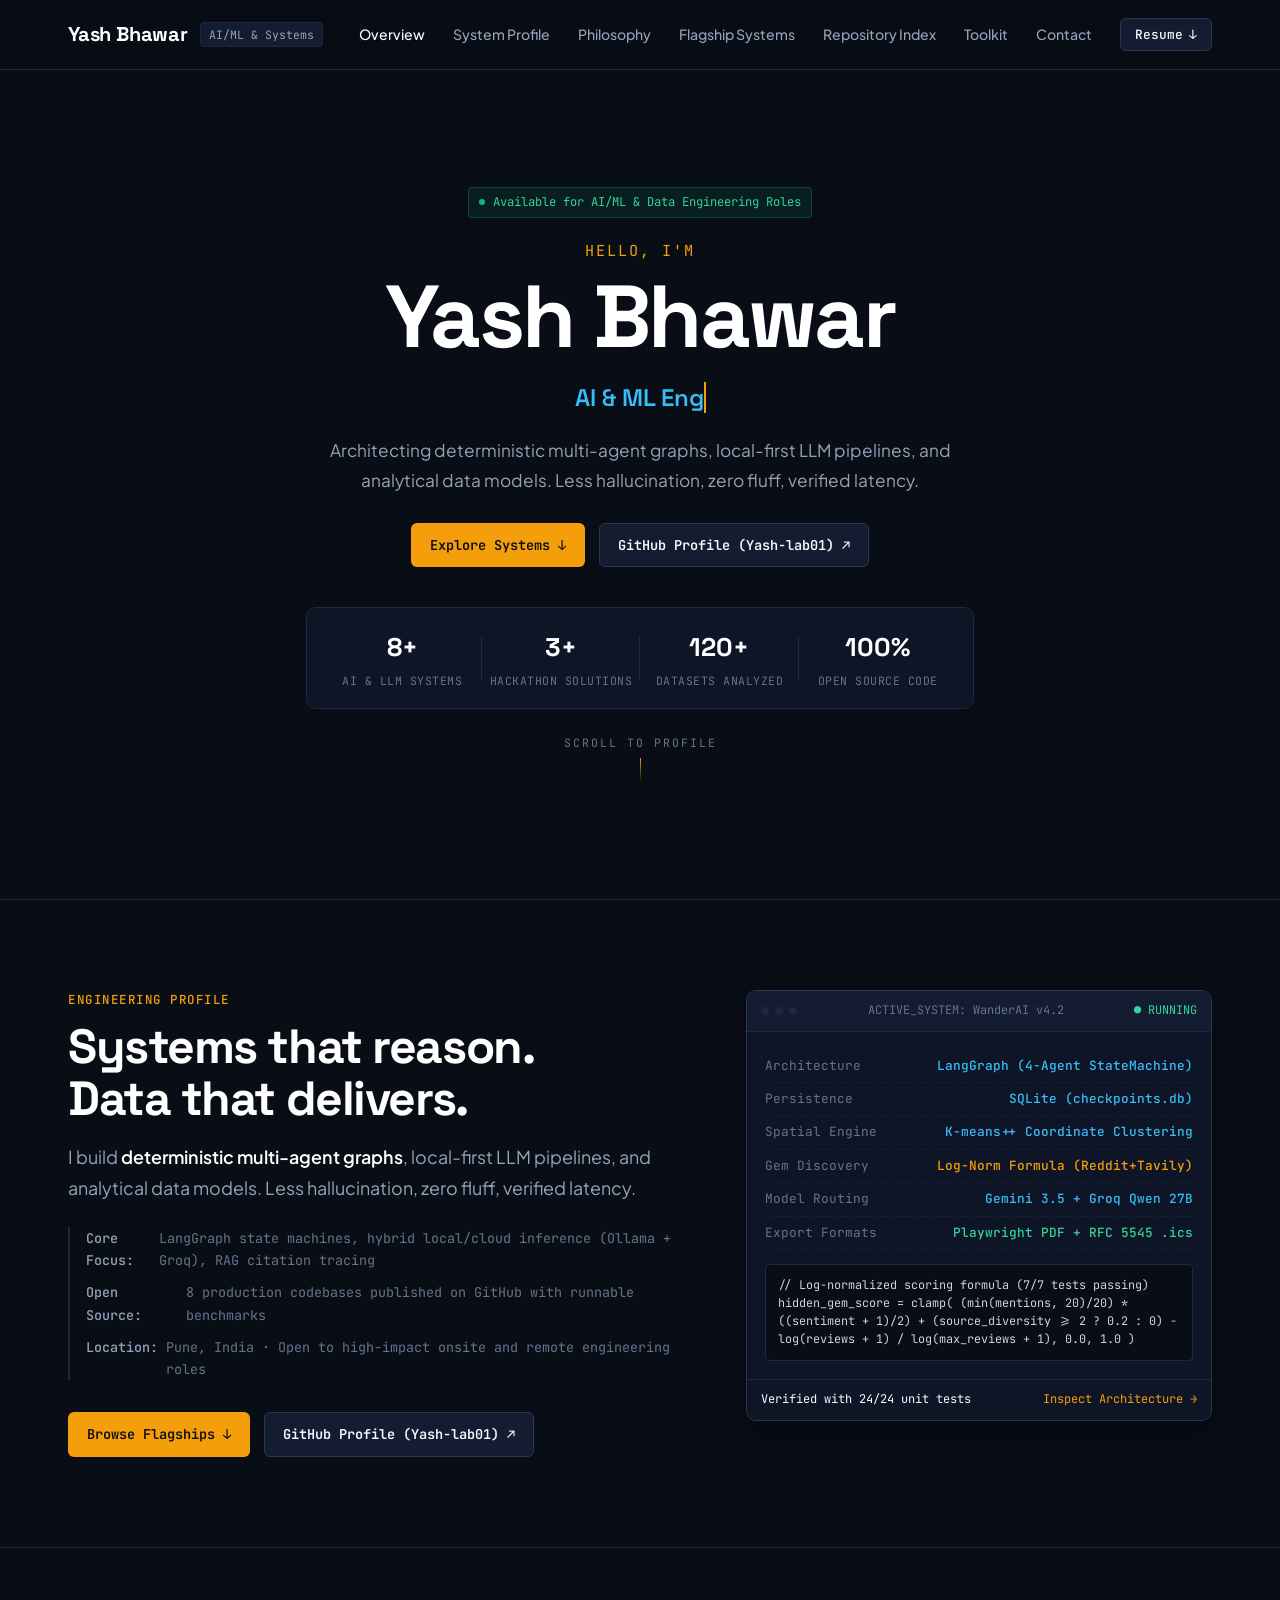
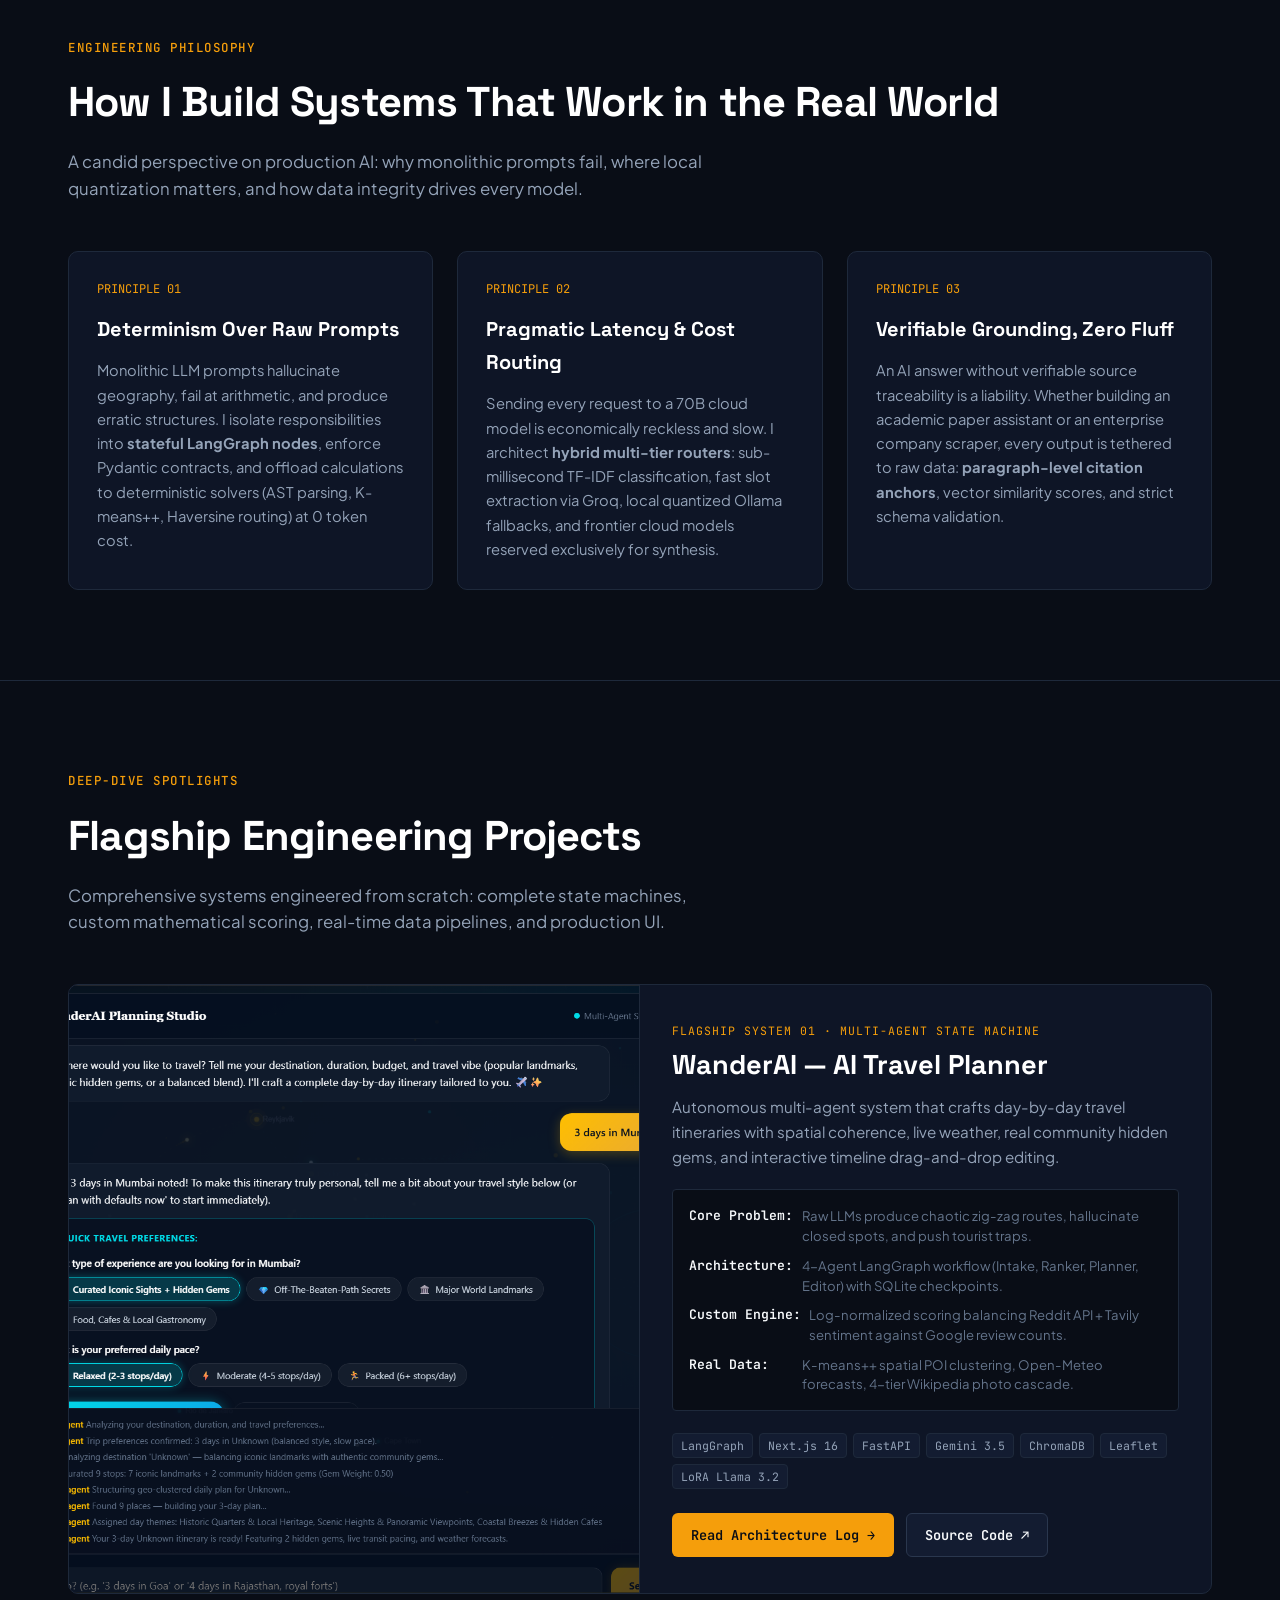
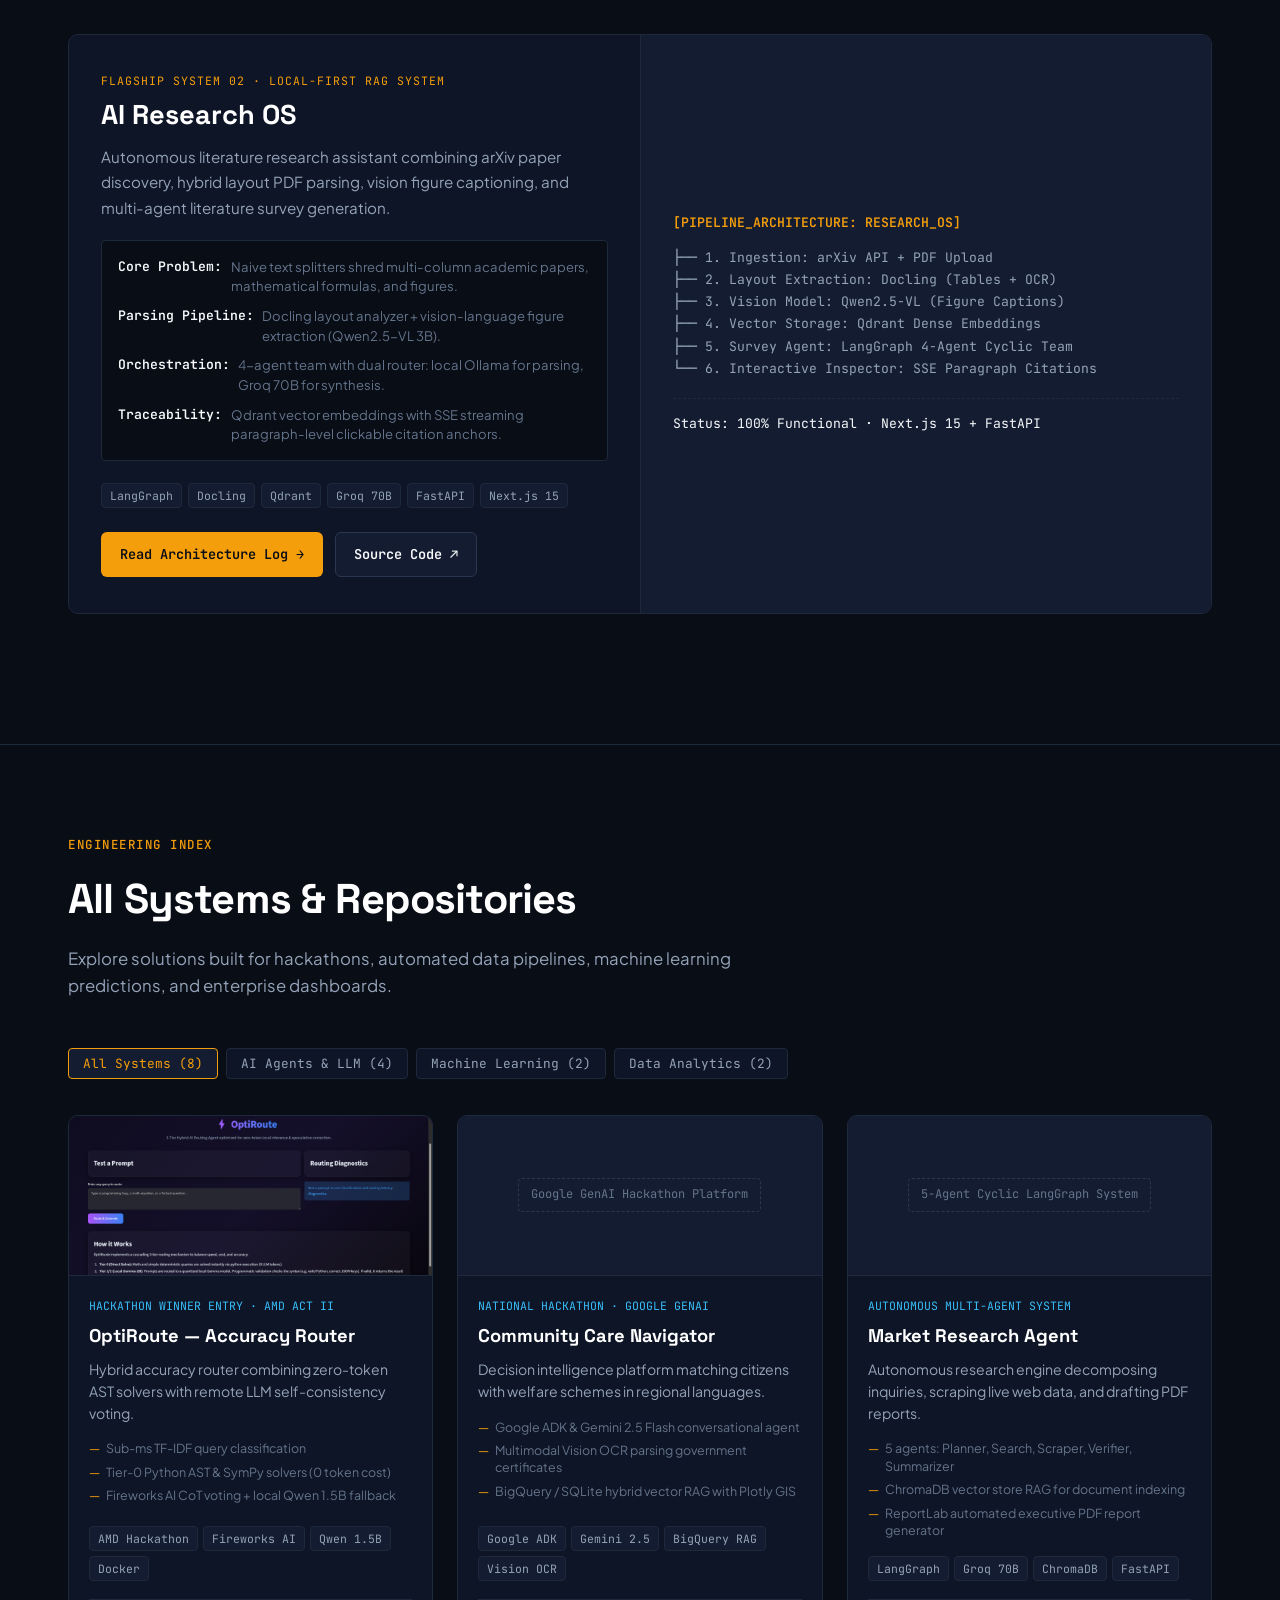
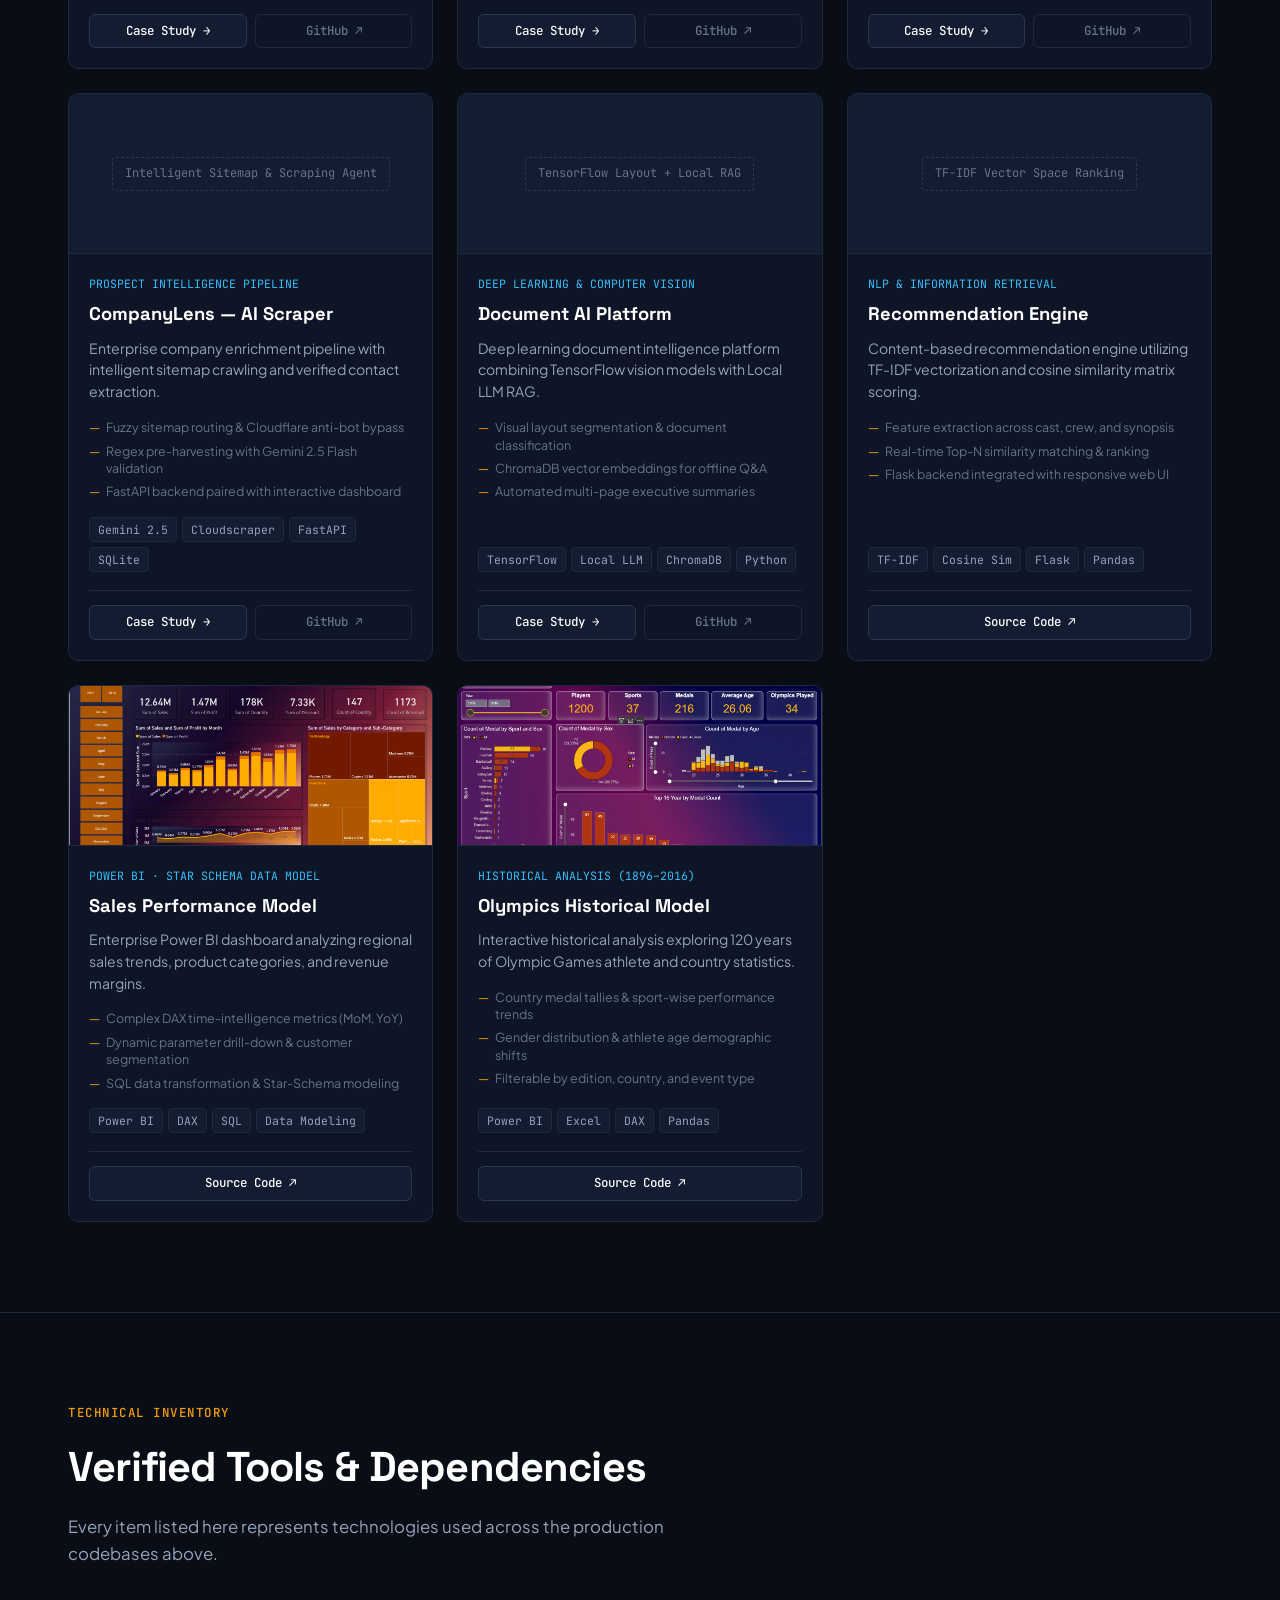
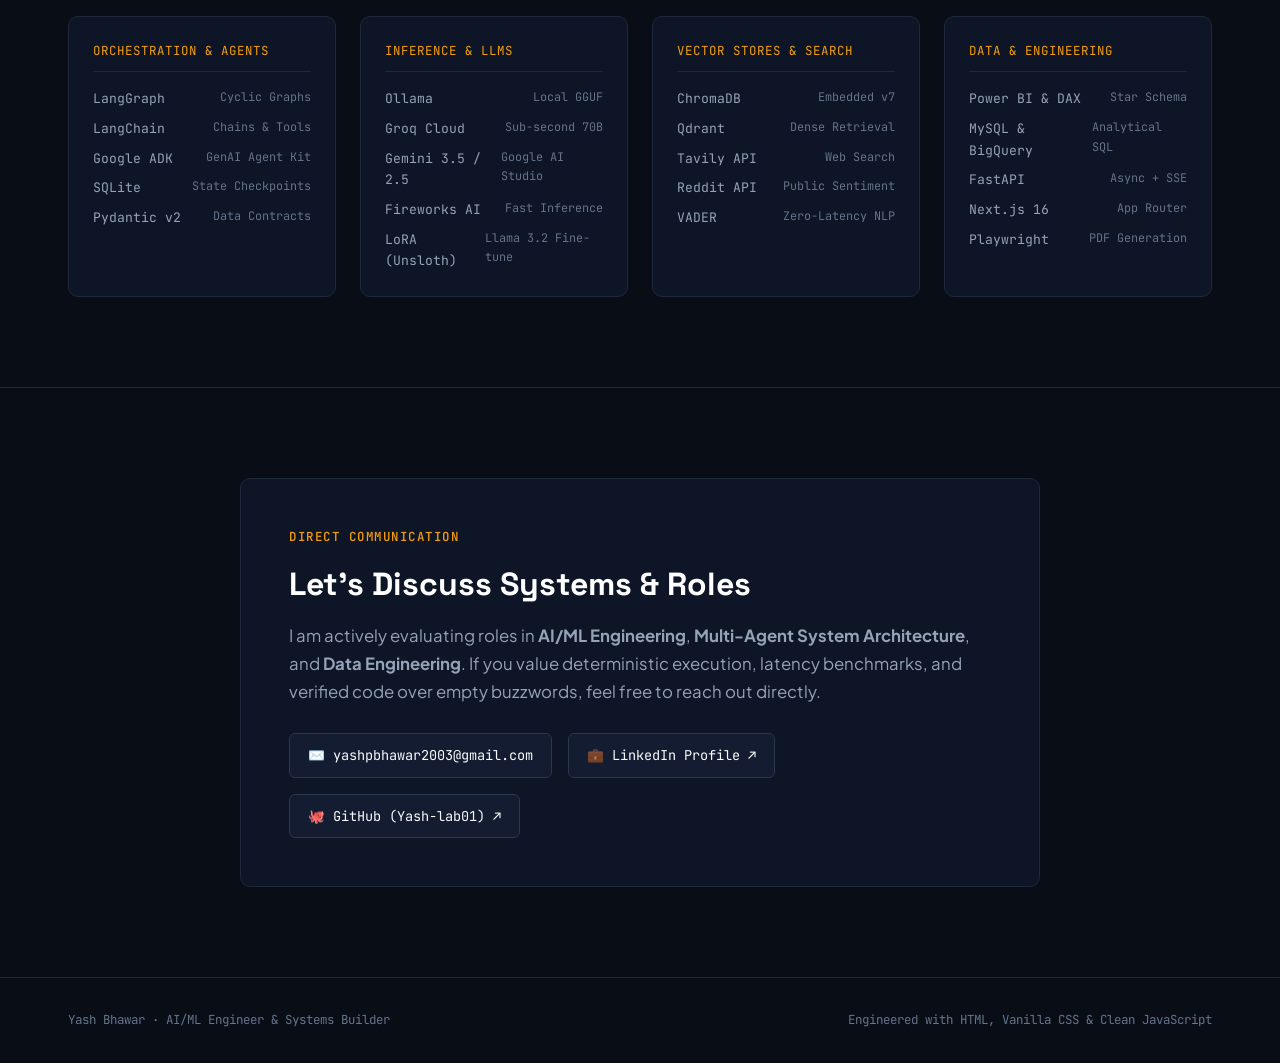
==== commit 0d03e7f9: "feat: overhaul portfolio to human-designed engineering aesthetic with 2-page landing structure" ====
--- a/index.html
+++ b/index.html
@@ -4,44 +4,45 @@
 <head>
   <meta charset="UTF-8">
   <meta name="viewport" content="width=device-width, initial-scale=1.0">
-  <title>Yash Bhawar — AI/ML Engineer & Data Analyst</title>
+  <title>Yash Bhawar — AI/ML Engineer & Systems Builder</title>
   <meta name="description"
-    content="Portfolio of Yash Bhawar — AI/ML Engineer and Data Analyst specializing in multi-agent LLM systems, machine learning architectures, and data analytics dashboards.">
-  <meta property="og:title" content="Yash Bhawar — AI/ML Engineer & Data Analyst">
-  <meta property="og:description" content="Explore my projects in Multi-Agent AI, LLMs, Machine Learning, and Data Analytics.">
+    content="Engineering portfolio of Yash Bhawar. Deterministic agent graphs, local-first LLM pipelines, and analytical data systems.">
+  <meta property="og:title" content="Yash Bhawar — AI/ML Engineer & Systems Builder">
+  <meta property="og:description" content="Deterministic multi-agent graphs, offline-first LLM pipelines, and analytical data systems.">
   <meta property="og:type" content="website">
-  <link rel="stylesheet" href="css/style.css?v=2.0">
+  <link rel="stylesheet" href="css/style.css?v=3.0">
 </head>
 
 <body>
-
-  <!-- ========== LIVE ANIMATED CANVAS BACKGROUND ========== -->
-  <canvas id="bgCanvas"></canvas>
 
   <!-- ========== NAVBAR ========== -->
   <nav class="navbar" id="navbar">
     <div class="container">
-      <a href="#hero" class="nav-logo">
-        <span>YB</span><span style="color: var(--accent-cyan);">.</span>
-      </a>
+      <div class="nav-brand">
+        <a href="#hero" class="nav-logo">Yash Bhawar</a>
+        <span class="nav-role-badge">AI/ML & Systems</span>
+      </div>
       <ul class="nav-links" id="navLinks">
-        <li><a href="#about">About</a></li>
-        <li><a href="#ai-llm">AI & LLM</a></li>
-        <li><a href="#machine-learning">Machine Learning</a></li>
-        <li><a href="#data-analytics">Data Analytics</a></li>
+        <li><a href="#hero">Overview</a></li>
+        <li><a href="#systems-profile">System Profile</a></li>
+        <li><a href="#about">Philosophy</a></li>
+        <li><a href="#flagships">Flagship Systems</a></li>
+        <li><a href="#catalog">Repository Index</a></li>
+        <li><a href="#toolkit">Toolkit</a></li>
         <li><a href="#contact">Contact</a></li>
         <li class="nav-resume-dropdown" id="resumeDropdown">
-          <a href="#" class="nav-resume-btn">
-            <span>Resume</span> <span>↓</span>
-          </a>
+          <button class="nav-resume-btn" type="button" aria-haspopup="true">
+            <span>Resume</span>
+            <span>↓</span>
+          </button>
           <div class="resume-dropdown-menu">
-            <a href="assets/resume/Yash_Bhawar_Resume.pdf" download class="resume-option" id="resume-aiml">
-              <span class="resume-icon">🤖</span>
-              <span>AI / ML Engineer</span>
+            <a href="assets/resume/Yash_Bhawar_AIML_Resume..pdf" download class="resume-option">
+              <span>🤖</span>
+              <span>AI / ML Engineer (PDF)</span>
             </a>
-            <a href="assets/resume/DA_Resume.pdf" download class="resume-option" id="resume-da">
-              <span class="resume-icon">📊</span>
-              <span>Data Analyst</span>
+            <a href="assets/resume/Yash_Bhawar_DA_Resume.pdf" download class="resume-option">
+              <span>📊</span>
+              <span>Data Analyst (PDF)</span>
             </a>
           </div>
         </li>
@@ -54,602 +55,532 @@
     </div>
   </nav>
 
-  <!-- ========== HERO SECTION ========== -->
-  <section class="hero" id="hero">
-    <div class="hero-content">
-      
-      <!-- Live Availability Status Badge -->
-      <div class="hero-status-badge">
-        <span class="status-dot"></span>
-        <span>Available for AI/ML & Data Engineering Roles</span>
-      </div>
-
-      <p class="hero-greeting">Hello, I'm</p>
-      <h1 class="hero-name">Yash Bhawar</h1>
-      <p class="hero-tagline">
-        <span class="hero-typed" id="heroTyped"></span>
-      </p>
-      <p class="hero-description">
-        Architecting intelligent multi-agent systems, fine-tuning local & cloud LLMs, and translating complex data into actionable predictive insights and interactive dashboards.
-      </p>
-
-      <div class="hero-buttons">
-        <a href="#ai-llm" class="btn btn-primary">
-          Explore Projects ↓
-        </a>
-        <a href="https://github.com/Yash-lab01" target="_blank" rel="noopener" class="btn btn-outline">
-          GitHub Profile →
-        </a>
-      </div>
-
-      <!-- Hero Impact Metrics Bar -->
-      <div class="hero-stats-bar">
-        <div class="stat-item">
-          <span class="stat-number">8+</span>
-          <span class="stat-label">AI & LLM Agents</span>
-        </div>
-        <div class="stat-item">
-          <span class="stat-number">3+</span>
-          <span class="stat-label">Hackathon Solutions</span>
-        </div>
-        <div class="stat-item">
-          <span class="stat-number">120+</span>
-          <span class="stat-label">Datasets Analyzed</span>
-        </div>
-        <div class="stat-item">
-          <span class="stat-number">100%</span>
-          <span class="stat-label">Open Source Code</span>
-        </div>
-      </div>
-
-    </div>
-
-    <div class="hero-scroll-indicator">
-      <span>scroll</span>
-      <div class="scroll-line"></div>
+  <!-- ========== 1ST PAGE: FULLSCREEN LANDING HERO (BIG NAME) ========== -->
+  <section class="hero-landing" id="hero">
+    <div class="container">
+      <div class="hero-landing-content">
+        
+        <div class="hero-status-tag">
+          <span class="status-dot"></span>
+          <span>Available for AI/ML & Data Engineering Roles</span>
+        </div>
+
+        <p class="hero-greeting">Hello, I'm</p>
+        <h1 class="hero-big-name">Yash Bhawar</h1>
+        
+        <p class="hero-tagline">
+          <span class="hero-typed" id="heroTyped"></span>
+        </p>
+
+        <p class="hero-landing-desc">
+          Architecting deterministic multi-agent graphs, local-first LLM pipelines, and analytical data models. Less hallucination, zero fluff, verified latency.
+        </p>
+
+        <div class="hero-landing-buttons">
+          <a href="#systems-profile" class="btn btn-primary">Explore Systems ↓</a>
+          <a href="https://github.com/Yash-lab01" target="_blank" rel="noopener" class="btn btn-secondary">GitHub Profile (Yash-lab01) ↗</a>
+        </div>
+
+        <!-- Verified Impact Metrics Bar -->
+        <div class="hero-stats-bar">
+          <div class="stat-item">
+            <span class="stat-number">8+</span>
+            <span class="stat-label">AI & LLM Systems</span>
+          </div>
+          <div class="stat-item">
+            <span class="stat-number">3+</span>
+            <span class="stat-label">Hackathon Solutions</span>
+          </div>
+          <div class="stat-item">
+            <span class="stat-number">120+</span>
+            <span class="stat-label">Datasets Analyzed</span>
+          </div>
+          <div class="stat-item">
+            <span class="stat-number">100%</span>
+            <span class="stat-label">Open Source Code</span>
+          </div>
+        </div>
+
+        <div class="hero-scroll-prompt">
+          <span>Scroll to Profile</span>
+          <div class="scroll-stem"></div>
+        </div>
+
+      </div>
     </div>
   </section>
 
-  <!-- ========== ABOUT SECTION ========== -->
-  <section class="about" id="about">
-    <div class="container">
-      <div class="section-header reveal">
-        <span class="section-label">About Me</span>
-        <h2 class="section-title">Engineering with Intelligence & Data</h2>
-        <p class="section-subtitle">Bridging the gap between cutting-edge LLM agent architectures and high-impact data analytics.</p>
-      </div>
-
-      <div class="about-grid">
-        <div class="about-image-wrapper reveal">
-          <div class="about-image-card">
-            <span class="about-avatar-placeholder">👨‍💻</span>
-          </div>
-        </div>
-
-        <div class="about-text reveal reveal-delay-1">
-          <h3>AI/ML Engineer & Data Analyst</h3>
+  <!-- ========== 2ND PAGE: SYSTEM PROFILE & TECHNICAL INSPECTOR ========== -->
+  <section class="systems-profile" id="systems-profile">
+    <div class="container">
+      <div class="hero-grid">
+
+        <!-- Left Column: Personal Manifesto & Context -->
+        <div class="hero-intro">
+          <span class="section-label">Engineering Profile</span>
+          <h2 class="hero-title" style="font-size: clamp(2rem, 3.8vw, 3rem);">
+            Systems that reason.<br>
+            Data that delivers.
+          </h2>
+
+          <p class="hero-manifesto">
+            I build <strong>deterministic multi-agent graphs</strong>, local-first LLM pipelines, and analytical data models. Less hallucination, zero fluff, verified latency.
+          </p>
+
+          <div class="hero-specs">
+            <div class="hero-spec-item">
+              <span class="spec-label">Core Focus:</span>
+              <span>LangGraph state machines, hybrid local/cloud inference (Ollama + Groq), RAG citation tracing</span>
+            </div>
+            <div class="hero-spec-item">
+              <span class="spec-label">Open Source:</span>
+              <span>8 production codebases published on GitHub with runnable benchmarks</span>
+            </div>
+            <div class="hero-spec-item">
+              <span class="spec-label">Location:</span>
+              <span>Pune, India · Open to high-impact onsite and remote engineering roles</span>
+            </div>
+          </div>
+
+          <div class="hero-actions">
+            <a href="#flagships" class="btn btn-primary">Browse Flagships ↓</a>
+            <a href="https://github.com/Yash-lab01" target="_blank" rel="noopener" class="btn btn-secondary">GitHub Profile (Yash-lab01) ↗</a>
+          </div>
+        </div>
+
+        <!-- Right Column: Live Technical System Inspector -->
+        <div class="hero-inspector">
+          <div class="inspector-header">
+            <div class="inspector-dots">
+              <span></span><span></span><span></span>
+            </div>
+            <span>ACTIVE_SYSTEM: WanderAI v4.2</span>
+            <span style="color: #34d399;">● RUNNING</span>
+          </div>
+          <div class="inspector-body">
+            <div class="inspector-row">
+              <span class="inspector-key">Architecture</span>
+              <span class="inspector-val">LangGraph (4-Agent StateMachine)</span>
+            </div>
+            <div class="inspector-row">
+              <span class="inspector-key">Persistence</span>
+              <span class="inspector-val">SQLite (checkpoints.db)</span>
+            </div>
+            <div class="inspector-row">
+              <span class="inspector-key">Spatial Engine</span>
+              <span class="inspector-val">K-means++ Coordinate Clustering</span>
+            </div>
+            <div class="inspector-row">
+              <span class="inspector-key">Gem Discovery</span>
+              <span class="inspector-val amber">Log-Norm Formula (Reddit+Tavily)</span>
+            </div>
+            <div class="inspector-row">
+              <span class="inspector-key">Model Routing</span>
+              <span class="inspector-val">Gemini 3.5 + Groq Qwen 27B</span>
+            </div>
+            <div class="inspector-row">
+              <span class="inspector-key">Export Formats</span>
+              <span class="inspector-val emerald">Playwright PDF + RFC 5545 .ics</span>
+            </div>
+
+            <div class="inspector-code-block">
+// Log-normalized scoring formula (7/7 tests passing)
+hidden_gem_score = clamp(
+  (min(mentions, 20)/20) * ((sentiment + 1)/2)
+  + (source_diversity >= 2 ? 0.2 : 0)
+  - log(reviews + 1) / log(max_reviews + 1),
+  0.0, 1.0
+)
+            </div>
+          </div>
+          <div class="inspector-footer">
+            <span>Verified with 24/24 unit tests</span>
+            <a href="projects/ai-travel-assistant.html">Inspect Architecture →</a>
+          </div>
+        </div>
+
+      </div>
+    </div>
+  </section>
+
+  <!-- ========== SECTION 2: ENGINEERING PHILOSOPHY ========== -->
+  <section class="philosophy-section" id="about">
+    <div class="container">
+      <div class="section-header">
+        <span class="section-label">Engineering Philosophy</span>
+        <h2 class="section-title">How I Build Systems That Work in the Real World</h2>
+        <p class="section-subtitle">A candid perspective on production AI: why monolithic prompts fail, where local quantization matters, and how data integrity drives every model.</p>
+      </div>
+
+      <div class="philosophy-grid">
+        <div class="philosophy-card">
+          <span class="philosophy-index">PRINCIPLE 01</span>
+          <h3 class="philosophy-title">Determinism Over Raw Prompts</h3>
           <p>
-            I specialize in building <strong>autonomous multi-agent workflows</strong>, local-first LLM applications, and predictive machine learning models. I enjoy solving complex latency, cost, and hallucination challenges through hybrid architectures (Ollama, Groq, LangGraph, and Vector RAG).
+            Monolithic LLM prompts hallucinate geography, fail at arithmetic, and produce erratic structures. I isolate responsibilities into <strong>stateful LangGraph nodes</strong>, enforce Pydantic contracts, and offload calculations to deterministic solvers (AST parsing, K-means++, Haversine routing) at 0 token cost.
           </p>
+        </div>
+
+        <div class="philosophy-card">
+          <span class="philosophy-index">PRINCIPLE 02</span>
+          <h3 class="philosophy-title">Pragmatic Latency & Cost Routing</h3>
           <p>
-            On the analytics side, I craft high-performance <strong>Power BI dashboards</strong> and SQL pipelines that transform messy data into clean, visual business decisions.
+            Sending every request to a 70B cloud model is economically reckless and slow. I architect <strong>hybrid multi-tier routers</strong>: sub-millisecond TF-IDF classification, fast slot extraction via Groq, local quantized Ollama fallbacks, and frontier cloud models reserved exclusively for synthesis.
           </p>
-
-          <!-- Categorized Skill Clusters -->
-          <div class="tech-stack-group">
-            <div class="tech-stack-title">AI & Agent Orchestration</div>
-            <div class="tech-stack">
-              <span class="tech-badge purple">LangGraph</span>
-              <span class="tech-badge purple">LangChain</span>
-              <span class="tech-badge purple">Google ADK</span>
-              <span class="tech-badge purple">Ollama</span>
-              <span class="tech-badge purple">Groq Cloud</span>
-              <span class="tech-badge purple">ChromaDB</span>
-              <span class="tech-badge purple">Qdrant</span>
-            </div>
-          </div>
-
-          <div class="tech-stack-group">
-            <div class="tech-stack-title">Machine Learning & Backend</div>
-            <div class="tech-stack">
-              <span class="tech-badge">Python</span>
-              <span class="tech-badge">TensorFlow</span>
-              <span class="tech-badge">scikit-learn</span>
-              <span class="tech-badge">FastAPI</span>
-              <span class="tech-badge">Next.js 16</span>
-              <span class="tech-badge">Streamlit</span>
-              <span class="tech-badge">Docker</span>
-            </div>
-          </div>
-
-          <div class="tech-stack-group">
-            <div class="tech-stack-title">Data Analytics & Databases</div>
-            <div class="tech-stack">
-              <span class="tech-badge">Power BI</span>
-              <span class="tech-badge">DAX</span>
-              <span class="tech-badge">MySQL</span>
-              <span class="tech-badge">BigQuery</span>
-              <span class="tech-badge">Excel (VBA)</span>
-              <span class="tech-badge">Pandas</span>
-            </div>
-          </div>
-
+        </div>
+
+        <div class="philosophy-card">
+          <span class="philosophy-index">PRINCIPLE 03</span>
+          <h3 class="philosophy-title">Verifiable Grounding, Zero Fluff</h3>
+          <p>
+            An AI answer without verifiable source traceability is a liability. Whether building an academic paper assistant or an enterprise company scraper, every output is tethered to raw data: <strong>paragraph-level citation anchors</strong>, vector similarity scores, and strict schema validation.
+          </p>
         </div>
       </div>
     </div>
   </section>
 
-  <!-- ========== CATEGORY FILTER TABS ========== -->
-  <div class="container">
-    <div class="projects-filter-bar reveal">
-      <button class="filter-btn active" data-filter="all">All Projects</button>
-      <button class="filter-btn" data-filter="ai-llm">AI & LLM Agents</button>
-      <button class="filter-btn" data-filter="machine-learning">Machine Learning</button>
-      <button class="filter-btn" data-filter="data-analytics">Data Analytics</button>
-    </div>
-  </div>
-
-  <!-- ========== AI & LLM PROJECTS SECTION ========== -->
-  <section class="projects-section" id="ai-llm">
-    <div class="container">
-      <div class="section-header reveal">
-        <span class="section-label">AI & LLM Projects</span>
-        <h2 class="section-title">Autonomous Agents & Applications</h2>
-        <p class="section-subtitle">Multi-agent graphs, local-first inference pipelines, and reasoning systems built for enterprise speed and privacy.</p>
-      </div>
-
-      <div class="projects-grid">
-
-        <!-- AI Project 1: WanderAI Travel Planner -->
-        <div class="project-card reveal reveal-delay-1" id="project-ai-1">
-          <div class="project-card-thumbnail">
-            <span class="card-category-pill cyan">✈️ Multi-Agent Planner</span>
-            <img src="assets/images/wanderai.png" alt="WanderAI Travel Planner">
-          </div>
-          <div class="project-card-body">
-            <h3 class="project-card-title">WanderAI — AI Travel Planner</h3>
-            <p class="project-card-description">
-              Conversational multi-agent state machine crafting spatial day-by-day itineraries with live multi-turn editing, Reddit hidden gems, interactive maps, and timeline scheduling.
-            </p>
-            <ul class="project-card-highlights">
-              <li>4-Agent LangGraph State Machine (Intake, Ranker, Planner, Editor) with SQLite checkpoints & SSE streaming</li>
-              <li>Log-normalized Hidden Gem scoring formula blending Reddit API & Tavily sentiment</li>
-              <li>K-means++ spatial POI clustering, drag-and-drop reordering & Playwright PDF / iCal export</li>
-            </ul>
-            <div class="project-card-tags">
-              <span class="tag ml">LangGraph</span>
-              <span class="tag ml">Next.js 16</span>
-              <span class="tag ml">Gemini 3.5</span>
-              <span class="tag">FastAPI</span>
-              <span class="tag">ChromaDB</span>
-              <span class="tag">Leaflet</span>
-              <span class="tag">LoRA Llama 3.2</span>
-            </div>
-            <div class="project-card-actions">
-              <a href="projects/ai-travel-assistant.html" class="card-btn card-btn-primary">View Details →</a>
-              <a href="https://github.com/Yash-lab01/AI-Travel-Assistant" target="_blank" rel="noopener" class="card-btn card-btn-ghost">GitHub →</a>
-            </div>
-          </div>
-        </div>
-
-        <!-- AI Project 2: AI Research OS -->
-        <div class="project-card reveal reveal-delay-2" id="project-ai-2">
-          <div class="project-card-thumbnail">
-            <span class="card-category-pill cyan">🧠 Research OS</span>
-            <span class="placeholder-icon">🧠</span>
-          </div>
-          <div class="project-card-body">
-            <h3 class="project-card-title">AI Research OS</h3>
-            <p class="project-card-description">
-              Autonomous AI research assistant with arXiv discovery, hybrid PDF parsing, vision figure captioning, and literature survey generation.
-            </p>
-            <ul class="project-card-highlights">
-              <li>Docling hybrid layout parser + vision figure captioning (qwen2.5vl:3b)</li>
-              <li>LangGraph 4-agent team with dual LLM router (Groq 70B & Ollama)</li>
-              <li>Streaming SSE chat with paragraph-level clickable citation inspector</li>
-            </ul>
-            <div class="project-card-tags">
-              <span class="tag ml">LangGraph</span>
-              <span class="tag ml">Next.js 15</span>
-              <span class="tag ml">FastAPI</span>
-              <span class="tag">Qdrant</span>
+  <!-- ========== SECTION 3: FLAGSHIP SPOTLIGHT SHOWCASES ========== -->
+  <section class="flagship-section" id="flagships">
+    <div class="container">
+      <div class="section-header">
+        <span class="section-label">Deep-Dive Spotlights</span>
+        <h2 class="section-title">Flagship Engineering Projects</h2>
+        <p class="section-subtitle">Comprehensive systems engineered from scratch: complete state machines, custom mathematical scoring, real-time data pipelines, and production UI.</p>
+      </div>
+
+      <!-- Flagship 1: WanderAI -->
+      <div class="flagship-showcase">
+        <div class="flagship-preview">
+          <img src="assets/images/wanderai.png" alt="WanderAI Travel Planner Interface Screenshot">
+        </div>
+        <div class="flagship-body">
+          <span class="flagship-badge">FLAGSHIP SYSTEM 01 · MULTI-AGENT STATE MACHINE</span>
+          <h3 class="flagship-title">WanderAI — AI Travel Planner</h3>
+          <p class="flagship-description">
+            Autonomous multi-agent system that crafts day-by-day travel itineraries with spatial coherence, live weather, real community hidden gems, and interactive timeline drag-and-drop editing.
+          </p>
+          <div class="flagship-specs-box">
+            <div class="flagship-spec-row">
+              <span class="flagship-spec-label">Core Problem:</span>
+              <span class="flagship-spec-detail">Raw LLMs produce chaotic zig-zag routes, hallucinate closed spots, and push tourist traps.</span>
+            </div>
+            <div class="flagship-spec-row">
+              <span class="flagship-spec-label">Architecture:</span>
+              <span class="flagship-spec-detail">4-Agent LangGraph workflow (Intake, Ranker, Planner, Editor) with SQLite checkpoints.</span>
+            </div>
+            <div class="flagship-spec-row">
+              <span class="flagship-spec-label">Custom Engine:</span>
+              <span class="flagship-spec-detail">Log-normalized scoring balancing Reddit API + Tavily sentiment against Google review counts.</span>
+            </div>
+            <div class="flagship-spec-row">
+              <span class="flagship-spec-label">Real Data:</span>
+              <span class="flagship-spec-detail">K-means++ spatial POI clustering, Open-Meteo forecasts, 4-tier Wikipedia photo cascade.</span>
+            </div>
+          </div>
+          <div class="flagship-tags">
+            <span class="tag">LangGraph</span>
+            <span class="tag">Next.js 16</span>
+            <span class="tag">FastAPI</span>
+            <span class="tag">Gemini 3.5</span>
+            <span class="tag">ChromaDB</span>
+            <span class="tag">Leaflet</span>
+            <span class="tag">LoRA Llama 3.2</span>
+          </div>
+          <div class="flagship-actions">
+            <a href="projects/ai-travel-assistant.html" class="btn btn-primary">Read Architecture Log →</a>
+            <a href="https://github.com/Yash-lab01/AI-Travel-Assistant" target="_blank" rel="noopener" class="btn btn-secondary">Source Code ↗</a>
+          </div>
+        </div>
+      </div>
+
+      <!-- Flagship 2: AI Research OS -->
+      <div class="flagship-showcase reverse">
+        <div class="flagship-body">
+          <span class="flagship-badge">FLAGSHIP SYSTEM 02 · LOCAL-FIRST RAG SYSTEM</span>
+          <h3 class="flagship-title">AI Research OS</h3>
+          <p class="flagship-description">
+            Autonomous literature research assistant combining arXiv paper discovery, hybrid layout PDF parsing, vision figure captioning, and multi-agent literature survey generation.
+          </p>
+          <div class="flagship-specs-box">
+            <div class="flagship-spec-row">
+              <span class="flagship-spec-label">Core Problem:</span>
+              <span class="flagship-spec-detail">Naive text splitters shred multi-column academic papers, mathematical formulas, and figures.</span>
+            </div>
+            <div class="flagship-spec-row">
+              <span class="flagship-spec-label">Parsing Pipeline:</span>
+              <span class="flagship-spec-detail">Docling layout analyzer + vision-language figure extraction (Qwen2.5-VL 3B).</span>
+            </div>
+            <div class="flagship-spec-row">
+              <span class="flagship-spec-label">Orchestration:</span>
+              <span class="flagship-spec-detail">4-agent team with dual router: local Ollama for parsing, Groq 70B for synthesis.</span>
+            </div>
+            <div class="flagship-spec-row">
+              <span class="flagship-spec-label">Traceability:</span>
+              <span class="flagship-spec-detail">Qdrant vector embeddings with SSE streaming paragraph-level clickable citation anchors.</span>
+            </div>
+          </div>
+          <div class="flagship-tags">
+            <span class="tag">LangGraph</span>
+            <span class="tag">Docling</span>
+            <span class="tag">Qdrant</span>
+            <span class="tag">Groq 70B</span>
+            <span class="tag">FastAPI</span>
+            <span class="tag">Next.js 15</span>
+          </div>
+          <div class="flagship-actions">
+            <a href="projects/ai-research-agent.html" class="btn btn-primary">Read Architecture Log →</a>
+            <a href="https://github.com/Yash-lab01/Autonomous-Research-Assistant" target="_blank" rel="noopener" class="btn btn-secondary">Source Code ↗</a>
+          </div>
+        </div>
+        <div class="flagship-preview">
+          <div style="padding: 32px; font-family: var(--font-mono); font-size: 0.82rem; color: #94a3b8; line-height: 1.7; width: 100%;">
+            <div style="color: var(--accent); margin-bottom: 12px; font-weight: 600;">[PIPELINE_ARCHITECTURE: RESEARCH_OS]</div>
+            <div>├── 1. Ingestion: arXiv API + PDF Upload</div>
+            <div>├── 2. Layout Extraction: Docling (Tables + OCR)</div>
+            <div>├── 3. Vision Model: Qwen2.5-VL (Figure Captions)</div>
+            <div>├── 4. Vector Storage: Qdrant Dense Embeddings</div>
+            <div>├── 5. Survey Agent: LangGraph 4-Agent Cyclic Team</div>
+            <div>└── 6. Interactive Inspector: SSE Paragraph Citations</div>
+            <div style="margin-top: 18px; padding-top: 14px; border-top: 1px dashed var(--border); color: #f8fafc;">
+              Status: 100% Functional · Next.js 15 + FastAPI
+            </div>
+          </div>
+        </div>
+      </div>
+
+    </div>
+  </section>
+
+  <!-- ========== SECTION 4: REPOSITORY INDEX & CATALOG ========== -->
+  <section class="catalog-section" id="catalog">
+    <div class="container">
+      <div class="section-header">
+        <span class="section-label">Engineering Index</span>
+        <h2 class="section-title">All Systems & Repositories</h2>
+        <p class="section-subtitle">Explore solutions built for hackathons, automated data pipelines, machine learning predictions, and enterprise dashboards.</p>
+      </div>
+
+      <!-- Filter Tabs -->
+      <div class="catalog-filter-bar">
+        <button class="filter-btn active" data-filter="all">All Systems (8)</button>
+        <button class="filter-btn" data-filter="ai-agent">AI Agents & LLM (4)</button>
+        <button class="filter-btn" data-filter="machine-learning">Machine Learning (2)</button>
+        <button class="filter-btn" data-filter="data-analytics">Data Analytics (2)</button>
+      </div>
+
+      <!-- Catalog Grid -->
+      <div class="catalog-grid">
+
+        <!-- Project: OptiRoute (AMD Hackathon) -->
+        <div class="catalog-card" data-category="ai-agent">
+          <div class="catalog-card-thumbnail">
+            <img src="assets/images/optiroute.png" alt="OptiRoute Accuracy Router">
+          </div>
+          <div class="catalog-card-body">
+            <span class="catalog-card-category">HACKATHON WINNER ENTRY · AMD ACT II</span>
+            <h3 class="catalog-card-title">OptiRoute — Accuracy Router</h3>
+            <p class="catalog-card-desc">Hybrid accuracy router combining zero-token AST solvers with remote LLM self-consistency voting.</p>
+            <ul class="catalog-specs-list">
+              <li>Sub-ms TF-IDF query classification</li>
+              <li>Tier-0 Python AST & SymPy solvers (0 token cost)</li>
+              <li>Fireworks AI CoT voting + local Qwen 1.5B fallback</li>
+            </ul>
+            <div class="catalog-card-tags">
+              <span class="tag">AMD Hackathon</span>
+              <span class="tag">Fireworks AI</span>
+              <span class="tag">Qwen 1.5B</span>
+              <span class="tag">Docker</span>
+            </div>
+            <div class="catalog-card-actions">
+              <a href="projects/optiroute-router.html" class="catalog-btn catalog-btn-primary">Case Study →</a>
+              <a href="https://github.com/Yash-lab01/amd-track1-tokenrouter" target="_blank" rel="noopener" class="catalog-btn catalog-btn-ghost">GitHub ↗</a>
+            </div>
+          </div>
+        </div>
+
+        <!-- Project: Community Care Navigator (Google GenAI) -->
+        <div class="catalog-card" data-category="ai-agent">
+          <div class="catalog-card-thumbnail">
+            <span class="catalog-card-placeholder">Google GenAI Hackathon Platform</span>
+          </div>
+          <div class="catalog-card-body">
+            <span class="catalog-card-category">NATIONAL HACKATHON · GOOGLE GENAI</span>
+            <h3 class="catalog-card-title">Community Care Navigator</h3>
+            <p class="catalog-card-desc">Decision intelligence platform matching citizens with welfare schemes in regional languages.</p>
+            <ul class="catalog-specs-list">
+              <li>Google ADK & Gemini 2.5 Flash conversational agent</li>
+              <li>Multimodal Vision OCR parsing government certificates</li>
+              <li>BigQuery / SQLite hybrid vector RAG with Plotly GIS</li>
+            </ul>
+            <div class="catalog-card-tags">
+              <span class="tag">Google ADK</span>
+              <span class="tag">Gemini 2.5</span>
+              <span class="tag">BigQuery RAG</span>
+              <span class="tag">Vision OCR</span>
+            </div>
+            <div class="catalog-card-actions">
+              <a href="projects/community-care-navigator.html" class="catalog-btn catalog-btn-primary">Case Study →</a>
+              <a href="https://github.com/Yash-lab01/Community-Care-Navigator---Google-GenAI-Hackathon" target="_blank" rel="noopener" class="catalog-btn catalog-btn-ghost">GitHub ↗</a>
+            </div>
+          </div>
+        </div>
+
+        <!-- Project: Market Research Agent -->
+        <div class="catalog-card" data-category="ai-agent">
+          <div class="catalog-card-thumbnail">
+            <span class="catalog-card-placeholder">5-Agent Cyclic LangGraph System</span>
+          </div>
+          <div class="catalog-card-body">
+            <span class="catalog-card-category">AUTONOMOUS MULTI-AGENT SYSTEM</span>
+            <h3 class="catalog-card-title">Market Research Agent</h3>
+            <p class="catalog-card-desc">Autonomous research engine decomposing inquiries, scraping live web data, and drafting PDF reports.</p>
+            <ul class="catalog-specs-list">
+              <li>5 agents: Planner, Search, Scraper, Verifier, Summarizer</li>
+              <li>ChromaDB vector store RAG for document indexing</li>
+              <li>ReportLab automated executive PDF report generator</li>
+            </ul>
+            <div class="catalog-card-tags">
+              <span class="tag">LangGraph</span>
               <span class="tag">Groq 70B</span>
-              <span class="tag">Python</span>
-            </div>
-            <div class="project-card-actions">
-              <a href="projects/ai-research-agent.html" class="card-btn card-btn-primary">View Details →</a>
-              <a href="https://github.com/Yash-lab01/Autonomous-Research-Assistant" target="_blank" rel="noopener" class="card-btn card-btn-ghost">GitHub →</a>
-            </div>
-          </div>
-        </div>
-
-        <!-- AI Project 3: SQL Assistant -->
-        <div class="project-card reveal reveal-delay-3" id="project-ai-3">
-          <div class="project-card-thumbnail">
-            <span class="card-category-pill cyan">🤖 Local Agent</span>
-            <span class="placeholder-icon">🤖</span>
-          </div>
-          <div class="project-card-body">
-            <h3 class="project-card-title">AI SQL Assistant</h3>
-            <p class="project-card-description">
-              Local-first AI agent converting natural language into precise MySQL queries with zero cloud dependency.
-            </p>
-            <ul class="project-card-highlights">
-              <li>Tiered safety framework blocking destructive SQL commands</li>
-              <li>Schema introspection & auto-query correction loop</li>
-              <li>Full audit trail logging & Streamlit web interface</li>
-            </ul>
-            <div class="project-card-tags">
-              <span class="tag ml">LangChain</span>
-              <span class="tag ml">Ollama 7B</span>
-              <span class="tag">Streamlit</span>
-              <span class="tag">MySQL</span>
-              <span class="tag">Python</span>
-            </div>
-            <div class="project-card-actions">
-              <a href="projects/sql-assistant.html" class="card-btn card-btn-primary">View Details →</a>
-              <a href="https://github.com/Yash-lab01/AI-SQL-Assistant" target="_blank" rel="noopener" class="card-btn card-btn-ghost">GitHub →</a>
-            </div>
-          </div>
-        </div>
-
-        <!-- AI Project 4: Museum Chatbot -->
-        <div class="project-card reveal reveal-delay-1" id="project-ai-4">
-          <div class="project-card-thumbnail">
-            <span class="card-category-pill purple">🎟️ LangGraph Agent</span>
-            <span class="placeholder-icon">🎟️</span>
-          </div>
-          <div class="project-card-body">
-            <h3 class="project-card-title">Museum Booking Chatbot</h3>
-            <p class="project-card-description">
-              Conversational ticketing agent navigating national museum catalogs with stateful booking flows.
-            </p>
-            <ul class="project-card-highlights">
-              <li>LangGraph cyclic agent handling complex multi-turn dialog</li>
-              <li>Fuzzy string matching & database connection pooling</li>
-              <li>FastAPI backend paired with interactive Streamlit UI</li>
-            </ul>
-            <div class="project-card-tags">
-              <span class="tag ml">LangGraph</span>
-              <span class="tag ml">Ollama</span>
-              <span class="tag">Flask / FastAPI</span>
-              <span class="tag">Streamlit</span>
-              <span class="tag">MySQL</span>
-            </div>
-            <div class="project-card-actions">
-              <a href="projects/museum-chatbot.html" class="card-btn card-btn-primary">View Details →</a>
-              <a href="https://github.com/Yash-lab01/Museum-Chatbot" target="_blank" rel="noopener" class="card-btn card-btn-ghost">GitHub →</a>
-            </div>
-          </div>
-        </div>
-
-        <!-- AI Project 5: Market Research Agent -->
-        <div class="project-card reveal reveal-delay-2" id="project-ai-5">
-          <div class="project-card-thumbnail">
-            <span class="card-category-pill cyan">📊 5-Agent System</span>
-            <span class="placeholder-icon">📊</span>
-          </div>
-          <div class="project-card-body">
-            <h3 class="project-card-title">Market Research Agent</h3>
-            <p class="project-card-description">
-              Autonomous multi-agent research engine that decomposes questions, scrapes live data, and drafts PDF reports.
-            </p>
-            <ul class="project-card-highlights">
-              <li>5 specialized agents: Planner, Search, Scraper, Verifier, Summarizer</li>
-              <li>Hybrid model routing: Ollama 7B verifier + Groq 70B synthesizer</li>
-              <li>ChromaDB vector store RAG & ReportLab executive PDF builder</li>
-            </ul>
-            <div class="project-card-tags">
-              <span class="tag ml">LangGraph</span>
-              <span class="tag ml">Groq 70B</span>
               <span class="tag">ChromaDB</span>
               <span class="tag">FastAPI</span>
-              <span class="tag">n8n</span>
-            </div>
-            <div class="project-card-actions">
-              <a href="projects/market-research-agent.html" class="card-btn card-btn-primary">View Details →</a>
-              <a href="https://github.com/Yash-lab01/Market-Research-Agent" target="_blank" rel="noopener" class="card-btn card-btn-ghost">GitHub →</a>
-            </div>
-          </div>
-        </div>
-
-        <!-- AI Project 6: CompanyLens AI Web Scraper -->
-        <div class="project-card reveal reveal-delay-3" id="project-ai-6">
-          <div class="project-card-thumbnail">
-            <span class="card-category-pill emerald">🔍 Prospect AI</span>
-            <span class="placeholder-icon">🔍</span>
-          </div>
-          <div class="project-card-body">
-            <h3 class="project-card-title">CompanyLens — AI Scraper</h3>
-            <p class="project-card-description">
-              Enterprise company enrichment pipeline with intelligent sitemap crawling and verified contact extraction.
-            </p>
-            <ul class="project-card-highlights">
-              <li>Fuzzy sitemap routing & Cloudflare anti-bot bypass chain</li>
-              <li>Regex pre-harvesting with Gemini 2.5 Flash verification</li>
-              <li>Glassmorphism dashboard with multi-step live status indicators</li>
-            </ul>
-            <div class="project-card-tags">
-              <span class="tag ml">Gemini 2.5</span>
-              <span class="tag ml">Cloudscraper</span>
+            </div>
+            <div class="catalog-card-actions">
+              <a href="projects/market-research-agent.html" class="catalog-btn catalog-btn-primary">Case Study →</a>
+              <a href="https://github.com/Yash-lab01/Market-Research-Agent" target="_blank" rel="noopener" class="catalog-btn catalog-btn-ghost">GitHub ↗</a>
+            </div>
+          </div>
+        </div>
+
+        <!-- Project: CompanyLens AI Web Scraper -->
+        <div class="catalog-card" data-category="ai-agent">
+          <div class="catalog-card-thumbnail">
+            <span class="catalog-card-placeholder">Intelligent Sitemap & Scraping Agent</span>
+          </div>
+          <div class="catalog-card-body">
+            <span class="catalog-card-category">PROSPECT INTELLIGENCE PIPELINE</span>
+            <h3 class="catalog-card-title">CompanyLens — AI Scraper</h3>
+            <p class="catalog-card-desc">Enterprise company enrichment pipeline with intelligent sitemap crawling and verified contact extraction.</p>
+            <ul class="catalog-specs-list">
+              <li>Fuzzy sitemap routing & Cloudflare anti-bot bypass</li>
+              <li>Regex pre-harvesting with Gemini 2.5 Flash validation</li>
+              <li>FastAPI backend paired with interactive dashboard</li>
+            </ul>
+            <div class="catalog-card-tags">
+              <span class="tag">Gemini 2.5</span>
+              <span class="tag">Cloudscraper</span>
               <span class="tag">FastAPI</span>
               <span class="tag">SQLite</span>
+            </div>
+            <div class="catalog-card-actions">
+              <a href="projects/company-enrichment-agent.html" class="catalog-btn catalog-btn-primary">Case Study →</a>
+              <a href="https://github.com/Yash-lab01/AI-powered-Website-Scraper-Agent-" target="_blank" rel="noopener" class="catalog-btn catalog-btn-ghost">GitHub ↗</a>
+            </div>
+          </div>
+        </div>
+
+        <!-- Project: Document AI Platform -->
+        <div class="catalog-card" data-category="machine-learning">
+          <div class="catalog-card-thumbnail">
+            <span class="catalog-card-placeholder">TensorFlow Layout + Local RAG</span>
+          </div>
+          <div class="catalog-card-body">
+            <span class="catalog-card-category">DEEP LEARNING & COMPUTER VISION</span>
+            <h3 class="catalog-card-title">Document AI Platform</h3>
+            <p class="catalog-card-desc">Deep learning document intelligence platform combining TensorFlow vision models with Local LLM RAG.</p>
+            <ul class="catalog-specs-list">
+              <li>Visual layout segmentation & document classification</li>
+              <li>ChromaDB vector embeddings for offline Q&A</li>
+              <li>Automated multi-page executive summaries</li>
+            </ul>
+            <div class="catalog-card-tags">
+              <span class="tag">TensorFlow</span>
+              <span class="tag">Local LLM</span>
+              <span class="tag">ChromaDB</span>
               <span class="tag">Python</span>
             </div>
-            <div class="project-card-actions">
-              <a href="projects/company-enrichment-agent.html" class="card-btn card-btn-primary">View Details →</a>
-              <a href="https://github.com/Yash-lab01/AI-powered-Website-Scraper-Agent-" target="_blank" rel="noopener" class="card-btn card-btn-ghost">GitHub →</a>
-            </div>
-          </div>
-        </div>
-
-        <!-- AI Project 7: OptiRoute Router -->
-        <div class="project-card reveal reveal-delay-1 hidden-project" id="project-ai-7">
-          <div class="project-card-thumbnail">
-            <span class="card-category-pill amber">⚡ AMD Hackathon</span>
-            <img src="assets/images/optiroute.png" alt="OptiRoute Accuracy Router">
-          </div>
-          <div class="project-card-body">
-            <h3 class="project-card-title">OptiRoute — Accuracy Router</h3>
-            <p class="project-card-description">
-              AMD Developer Hackathon (Act II) accuracy router combining 0-token solvers with remote LLM self-consistency.
-            </p>
-            <ul class="project-card-highlights">
-              <li>Sub-ms TF-IDF classification & semantic trap detection</li>
-              <li>Tier-0 Python deterministic solvers (SymPy, AST) at 0 token cost</li>
-              <li>Fireworks AI CoT voting + local quantized Qwen 1.5B GGUF fallback</li>
-            </ul>
-            <div class="project-card-tags">
-              <span class="tag ml">AMD Hackathon</span>
-              <span class="tag ml">Fireworks AI</span>
-              <span class="tag ml">Qwen 1.5B</span>
-              <span class="tag">Docker</span>
-              <span class="tag">Python</span>
-            </div>
-            <div class="project-card-actions">
-              <a href="projects/optiroute-router.html" class="card-btn card-btn-primary">View Details →</a>
-              <a href="https://github.com/Yash-lab01/amd-track1-tokenrouter" target="_blank" rel="noopener" class="card-btn card-btn-ghost">GitHub →</a>
-            </div>
-          </div>
-        </div>
-
-        <!-- AI Project 8: Community Care Navigator -->
-        <div class="project-card reveal reveal-delay-2 hidden-project" id="project-ai-8">
-          <div class="project-card-thumbnail">
-            <span class="card-category-pill purple">🏆 Google Hackathon</span>
-            <span class="placeholder-icon">🏛️</span>
-          </div>
-          <div class="project-card-body">
-            <h3 class="project-card-title">Community Care Navigator</h3>
-            <p class="project-card-description">
-              Google GenAI Hackathon platform matching vulnerable citizens with welfare schemes in regional languages.
-            </p>
-            <ul class="project-card-highlights">
-              <li>Google ADK & Gemini 2.5 Flash empathetic conversational agent</li>
-              <li>Multimodal Vision OCR extracting IDs and income certificates</li>
-              <li>BigQuery / SQLite hybrid vector RAG with Plotly Mapbox GIS</li>
-            </ul>
-            <div class="project-card-tags">
-              <span class="tag ml">Google ADK</span>
-              <span class="tag ml">Gemini 2.5</span>
-              <span class="tag ml">Vision OCR</span>
-              <span class="tag">BigQuery / RAG</span>
-              <span class="tag">Streamlit</span>
-            </div>
-            <div class="project-card-actions">
-              <a href="projects/community-care-navigator.html" class="card-btn card-btn-primary">View Details →</a>
-              <a href="https://github.com/Yash-lab01/Community-Care-Navigator---Google-GenAI-Hackathon" target="_blank" rel="noopener" class="card-btn card-btn-ghost">GitHub →</a>
-            </div>
-          </div>
-        </div>
-
-      </div>
-
-      <!-- View All AI Projects Button -->
-      <div class="view-more-container reveal">
-        <button class="view-more-btn" id="toggleAiProjectsBtn">
-          <span>Explore All 8 AI Agents & Projects</span>
-          <span class="btn-arrow">▼</span>
-        </button>
-      </div>
-
-    </div>
-  </section>
-
-  <!-- ========== MACHINE LEARNING PROJECTS SECTION ========== -->
-  <section class="projects-section" id="machine-learning">
-    <div class="container">
-      <div class="section-header reveal">
-        <span class="section-label">Machine Learning</span>
-        <h2 class="section-title">Predictive Models & Architectures</h2>
-        <p class="section-subtitle">Supervised, unsupervised, and deep learning computer vision pipelines solving real-world challenges.</p>
-      </div>
-
-      <div class="projects-grid">
-
-        <!-- ML Project 1: Document AI -->
-        <div class="project-card reveal reveal-delay-1" id="project-ml-1">
-          <div class="project-card-thumbnail">
-            <span class="card-category-pill purple">📑 Computer Vision</span>
-            <span class="placeholder-icon">📑</span>
-          </div>
-          <div class="project-card-body">
-            <h3 class="project-card-title">Document AI Platform</h3>
-            <p class="project-card-description">
-              Deep learning document intelligence platform combining TensorFlow vision models with Local LLM RAG.
-            </p>
-            <ul class="project-card-highlights">
-              <li>TensorFlow visual layout segmentation & document classification</li>
-              <li>ChromaDB vector embeddings for private offline document Q&A</li>
-              <li>Automated multi-page executive summaries & table extraction</li>
-            </ul>
-            <div class="project-card-tags">
-              <span class="tag ml">TensorFlow</span>
-              <span class="tag ml">Local LLM</span>
-              <span class="tag ml">ChromaDB RAG</span>
-              <span class="tag">NLTK</span>
-              <span class="tag">Python</span>
-            </div>
-            <div class="project-card-actions">
-              <a href="projects/document-ai.html" class="card-btn card-btn-primary">View Details →</a>
-              <a href="https://github.com/Yash-lab01/Document_AI" target="_blank" rel="noopener" class="card-btn card-btn-ghost">GitHub →</a>
-            </div>
-          </div>
-        </div>
-
-        <!-- ML Project 2: Movie Recommendation -->
-        <div class="project-card reveal reveal-delay-2" id="project-ml-2">
-          <div class="project-card-thumbnail">
-            <span class="card-category-pill cyan">🎥 NLP Recommendation</span>
-            <span class="placeholder-icon">🎥</span>
-          </div>
-          <div class="project-card-body">
-            <h3 class="project-card-title">Movie Recommendation Engine</h3>
-            <p class="project-card-description">
-              Content-based recommendation engine utilizing TF-IDF vectorization and cosine similarity matrix scoring.
-            </p>
-            <ul class="project-card-highlights">
-              <li>Feature extraction across cast, crew, genres, and synopsis keywords</li>
-              <li>Real-time Top-N similarity matching & efficient ranking</li>
-              <li>Flask backend integrated with responsive web interface</li>
-            </ul>
-            <div class="project-card-tags">
-              <span class="tag ml">TF-IDF</span>
-              <span class="tag ml">Cosine Sim</span>
+            <div class="catalog-card-actions">
+              <a href="projects/document-ai.html" class="catalog-btn catalog-btn-primary">Case Study →</a>
+              <a href="https://github.com/Yash-lab01/Document_AI" target="_blank" rel="noopener" class="catalog-btn catalog-btn-ghost">GitHub ↗</a>
+            </div>
+          </div>
+        </div>
+
+        <!-- Project: Movie Recommendation Engine -->
+        <div class="catalog-card" data-category="machine-learning">
+          <div class="catalog-card-thumbnail">
+            <span class="catalog-card-placeholder">TF-IDF Vector Space Ranking</span>
+          </div>
+          <div class="catalog-card-body">
+            <span class="catalog-card-category">NLP & INFORMATION RETRIEVAL</span>
+            <h3 class="catalog-card-title">Recommendation Engine</h3>
+            <p class="catalog-card-desc">Content-based recommendation engine utilizing TF-IDF vectorization and cosine similarity matrix scoring.</p>
+            <ul class="catalog-specs-list">
+              <li>Feature extraction across cast, crew, and synopsis</li>
+              <li>Real-time Top-N similarity matching & ranking</li>
+              <li>Flask backend integrated with responsive web UI</li>
+            </ul>
+            <div class="catalog-card-tags">
+              <span class="tag">TF-IDF</span>
+              <span class="tag">Cosine Sim</span>
               <span class="tag">Flask</span>
               <span class="tag">Pandas</span>
-              <span class="tag">Python</span>
-            </div>
-            <div class="project-card-actions">
-              <a href="https://github.com/Yash-lab01/MovieRecommendationSite" target="_blank" rel="noopener" class="card-btn card-btn-ghost">GitHub →</a>
-            </div>
-          </div>
-        </div>
-
-        <!-- ML Project 3: Churn Predictor -->
-        <div class="project-card reveal reveal-delay-3" id="project-ml-3">
-          <div class="project-card-thumbnail">
-            <span class="card-category-pill emerald">🔮 Predictive Model</span>
-            <span class="placeholder-icon">🔮</span>
-          </div>
-          <div class="project-card-body">
-            <h3 class="project-card-title">Customer Churn Predictor</h3>
-            <p class="project-card-description">
-              End-to-end classification pipeline predicting customer churn with 92% accuracy using ensemble models.
-            </p>
-            <ul class="project-card-highlights">
-              <li>Exploratory data analysis & automated feature engineering</li>
-              <li>Hyperparameter tuning on XGBoost and Random Forest ensembles</li>
-              <li>Feature importance and model interpretability via SHAP values</li>
-            </ul>
-            <div class="project-card-tags">
-              <span class="tag ml">scikit-learn</span>
-              <span class="tag ml">XGBoost</span>
-              <span class="tag ml">SHAP</span>
-              <span class="tag">Pandas</span>
-              <span class="tag">Python</span>
-            </div>
-            <div class="project-card-actions">
-              <a href="https://github.com/Yash-lab01" target="_blank" rel="noopener" class="card-btn card-btn-ghost">GitHub →</a>
-            </div>
-          </div>
-        </div>
-
-      </div>
-    </div>
-  </section>
-
-  <!-- ========== DATA ANALYTICS PROJECTS SECTION ========== -->
-  <section class="projects-section" id="data-analytics">
-    <div class="container">
-      <div class="section-header reveal">
-        <span class="section-label">Data Analytics</span>
-        <h2 class="section-title">Interactive Dashboards & Data Stories</h2>
-        <p class="section-subtitle">Transforming millions of data points into intuitive Power BI dashboards, DAX metrics, and SQL models.</p>
-      </div>
-
-      <div class="projects-grid">
-
-        <!-- DA Project 1: Sales Dashboard -->
-        <div class="project-card reveal reveal-delay-1" id="project-da-1">
-          <div class="project-card-thumbnail">
-            <span class="card-category-pill cyan">📊 Power BI</span>
-            <img src="assets/images/sales.png" alt="Sales Performance Dashboard">
-          </div>
-          <div class="project-card-body">
-            <h3 class="project-card-title">Sales Performance Dashboard</h3>
-            <p class="project-card-description">
-              Enterprise Power BI dashboard analyzing regional sales trends, product categories, and revenue margins.
-            </p>
-            <ul class="project-card-highlights">
-              <li>Complex DAX time-intelligence metrics (MoM, YoY growth)</li>
+            </div>
+            <div class="catalog-card-actions">
+              <a href="https://github.com/Yash-lab01/MovieRecommendationSite" target="_blank" rel="noopener" class="catalog-btn catalog-btn-primary">Source Code ↗</a>
+            </div>
+          </div>
+        </div>
+
+        <!-- Project: Sales Performance Dashboard -->
+        <div class="catalog-card" data-category="data-analytics">
+          <div class="catalog-card-thumbnail">
+            <img src="assets/images/sales.png" alt="Sales Performance Dashboard Screenshot">
+          </div>
+          <div class="catalog-card-body">
+            <span class="catalog-card-category">POWER BI · STAR SCHEMA DATA MODEL</span>
+            <h3 class="catalog-card-title">Sales Performance Model</h3>
+            <p class="catalog-card-desc">Enterprise Power BI dashboard analyzing regional sales trends, product categories, and revenue margins.</p>
+            <ul class="catalog-specs-list">
+              <li>Complex DAX time-intelligence metrics (MoM, YoY)</li>
               <li>Dynamic parameter drill-down & customer segmentation</li>
               <li>SQL data transformation & Star-Schema modeling</li>
             </ul>
-            <div class="project-card-tags">
-              <span class="tag data">Power BI</span>
-              <span class="tag data">DAX</span>
-              <span class="tag data">SQL</span>
+            <div class="catalog-card-tags">
+              <span class="tag">Power BI</span>
+              <span class="tag">DAX</span>
+              <span class="tag">SQL</span>
               <span class="tag">Data Modeling</span>
             </div>
-            <div class="project-card-actions">
-              <a href="https://github.com/Yash-lab01/sales_analysis_dashboard" target="_blank" rel="noopener" class="card-btn card-btn-ghost">GitHub →</a>
-            </div>
-          </div>
-        </div>
-
-        <!-- DA Project 2: Olympics Dashboard -->
-        <div class="project-card reveal reveal-delay-2" id="project-da-2">
-          <div class="project-card-thumbnail">
-            <span class="card-category-pill purple">🏅 120-Year Analysis</span>
-            <img src="assets/images/olympics.png" alt="Olympics Analysis Dashboard">
-          </div>
-          <div class="project-card-body">
-            <h3 class="project-card-title">Olympics Analysis (1896–2016)</h3>
-            <p class="project-card-description">
-              Interactive historical analysis exploring 120 years of Olympic Games athlete and country statistics.
-            </p>
-            <ul class="project-card-highlights">
-              <li>Country-level medal tallies and sport-wise performance trends</li>
-              <li>Gender distribution & athlete age demographic shifts over time</li>
-              <li>Dynamically filterable by edition, country, and event type</li>
-            </ul>
-            <div class="project-card-tags">
-              <span class="tag data">Power BI</span>
-              <span class="tag data">Excel</span>
-              <span class="tag data">DAX</span>
-              <span class="tag">Data Storytelling</span>
-            </div>
-            <div class="project-card-actions">
-              <a href="https://github.com/Yash-lab01/Olympics_analysis_dashboard" target="_blank" rel="noopener" class="card-btn card-btn-ghost">GitHub →</a>
-            </div>
-          </div>
-        </div>
-
-        <!-- DA Project 3: Credit Card Model -->
-        <div class="project-card reveal reveal-delay-3" id="project-da-3">
-          <div class="project-card-thumbnail">
-            <span class="card-category-pill emerald">💳 Financial Model</span>
-            <img src="assets/images/cc.png" alt="Credit Card Analysis Dashboard">
-          </div>
-          <div class="project-card-body">
-            <h3 class="project-card-title">Credit Card & Financial Model</h3>
-            <p class="project-card-description">
-              Automated financial reporting and customer delinquency risk model with dynamic scenario forecasting.
-            </p>
-            <ul class="project-card-highlights">
-              <li>Automated Excel VBA data pipelines for quarterly reviews</li>
-              <li>Transaction variance analysis & spending pattern clustering</li>
-              <li>Delinquency rate indicators and KPI health scorecards</li>
-            </ul>
-            <div class="project-card-tags">
-              <span class="tag data">Excel</span>
-              <span class="tag data">VBA</span>
-              <span class="tag data">Financial Analysis</span>
-              <span class="tag">Risk Modeling</span>
-            </div>
-            <div class="project-card-actions">
-              <a href="https://github.com/Yash-lab01/Credit-Card-Analysis-Dashboard" target="_blank" rel="noopener" class="card-btn card-btn-ghost">GitHub →</a>
+            <div class="catalog-card-actions">
+              <a href="https://github.com/Yash-lab01/sales_analysis_dashboard" target="_blank" rel="noopener" class="catalog-btn catalog-btn-primary">Source Code ↗</a>
+            </div>
+          </div>
+        </div>
+
+        <!-- Project: Olympics Historical Analysis -->
+        <div class="catalog-card" data-category="data-analytics">
+          <div class="catalog-card-thumbnail">
+            <img src="assets/images/olympics.png" alt="Olympics Analysis Dashboard Screenshot">
+          </div>
+          <div class="catalog-card-body">
+            <span class="catalog-card-category">HISTORICAL ANALYSIS (1896–2016)</span>
+            <h3 class="catalog-card-title">Olympics Historical Model</h3>
+            <p class="catalog-card-desc">Interactive historical analysis exploring 120 years of Olympic Games athlete and country statistics.</p>
+            <ul class="catalog-specs-list">
+              <li>Country medal tallies & sport-wise performance trends</li>
+              <li>Gender distribution & athlete age demographic shifts</li>
+              <li>Filterable by edition, country, and event type</li>
+            </ul>
+            <div class="catalog-card-tags">
+              <span class="tag">Power BI</span>
+              <span class="tag">Excel</span>
+              <span class="tag">DAX</span>
+              <span class="tag">Pandas</span>
+            </div>
+            <div class="catalog-card-actions">
+              <a href="https://github.com/Yash-lab01/Olympics_analysis_dashboard" target="_blank" rel="noopener" class="catalog-btn catalog-btn-primary">Source Code ↗</a>
             </div>
           </div>
         </div>
@@ -658,26 +589,84 @@
     </div>
   </section>
 
-  <!-- ========== CONTACT SECTION ========== -->
-  <section class="contact" id="contact">
-    <div class="container">
-      <div class="contact-wrapper reveal">
-        <span class="section-label">Get In Touch</span>
-        <h2 class="contact-cta">Let's Build Something Extraordinary</h2>
+  <!-- ========== SECTION 5: TECHNICAL TOOLKIT ========== -->
+  <section class="toolkit-section" id="toolkit">
+    <div class="container">
+      <div class="section-header">
+        <span class="section-label">Technical Inventory</span>
+        <h2 class="section-title">Verified Tools & Dependencies</h2>
+        <p class="section-subtitle">Every item listed here represents technologies used across the production codebases above.</p>
+      </div>
+
+      <div class="toolkit-grid">
+        <div class="toolkit-col">
+          <div class="toolkit-title">Orchestration & Agents</div>
+          <div class="toolkit-list">
+            <div class="toolkit-item"><span>LangGraph</span> <span class="context">Cyclic Graphs</span></div>
+            <div class="toolkit-item"><span>LangChain</span> <span class="context">Chains & Tools</span></div>
+            <div class="toolkit-item"><span>Google ADK</span> <span class="context">GenAI Agent Kit</span></div>
+            <div class="toolkit-item"><span>SQLite</span> <span class="context">State Checkpoints</span></div>
+            <div class="toolkit-item"><span>Pydantic v2</span> <span class="context">Data Contracts</span></div>
+          </div>
+        </div>
+
+        <div class="toolkit-col">
+          <div class="toolkit-title">Inference & LLMs</div>
+          <div class="toolkit-list">
+            <div class="toolkit-item"><span>Ollama</span> <span class="context">Local GGUF</span></div>
+            <div class="toolkit-item"><span>Groq Cloud</span> <span class="context">Sub-second 70B</span></div>
+            <div class="toolkit-item"><span>Gemini 3.5 / 2.5</span> <span class="context">Google AI Studio</span></div>
+            <div class="toolkit-item"><span>Fireworks AI</span> <span class="context">Fast Inference</span></div>
+            <div class="toolkit-item"><span>LoRA (Unsloth)</span> <span class="context">Llama 3.2 Fine-tune</span></div>
+          </div>
+        </div>
+
+        <div class="toolkit-col">
+          <div class="toolkit-title">Vector Stores & Search</div>
+          <div class="toolkit-list">
+            <div class="toolkit-item"><span>ChromaDB</span> <span class="context">Embedded v7</span></div>
+            <div class="toolkit-item"><span>Qdrant</span> <span class="context">Dense Retrieval</span></div>
+            <div class="toolkit-item"><span>Tavily API</span> <span class="context">Web Search</span></div>
+            <div class="toolkit-item"><span>Reddit API</span> <span class="context">Public Sentiment</span></div>
+            <div class="toolkit-item"><span>VADER</span> <span class="context">Zero-Latency NLP</span></div>
+          </div>
+        </div>
+
+        <div class="toolkit-col">
+          <div class="toolkit-title">Data & Engineering</div>
+          <div class="toolkit-list">
+            <div class="toolkit-item"><span>Power BI & DAX</span> <span class="context">Star Schema</span></div>
+            <div class="toolkit-item"><span>MySQL & BigQuery</span> <span class="context">Analytical SQL</span></div>
+            <div class="toolkit-item"><span>FastAPI</span> <span class="context">Async + SSE</span></div>
+            <div class="toolkit-item"><span>Next.js 16</span> <span class="context">App Router</span></div>
+            <div class="toolkit-item"><span>Playwright</span> <span class="context">PDF Generation</span></div>
+          </div>
+        </div>
+      </div>
+    </div>
+  </section>
+
+  <!-- ========== SECTION 6: CONTACT ========== -->
+  <section class="contact-section" id="contact">
+    <div class="container">
+      <div class="contact-box">
+        <span class="section-label">Direct Communication</span>
+        <h2 class="contact-title">Let's Discuss Systems & Roles</h2>
         <p class="contact-text">
-          I'm always open to discussing new high-impact AI/ML engineering opportunities, multi-agent LLM systems, or data analytics collaborations.
+          I am actively evaluating roles in <strong>AI/ML Engineering</strong>, <strong>Multi-Agent System Architecture</strong>, and <strong>Data Engineering</strong>. If you value deterministic execution, latency benchmarks, and verified code over empty buzzwords, feel free to reach out directly.
         </p>
         <div class="contact-links">
-          <a href="mailto:yashpbhawar2003@gmail.com" class="contact-link" id="contact-email">
-            <span>✉️</span> <span>Email Me</span>
+          <a href="mailto:yashpbhawar2003@gmail.com" class="contact-link-item">
+            <span>✉️</span>
+            <span>yashpbhawar2003@gmail.com</span>
           </a>
-          <a href="https://www.linkedin.com/in/yash-bhawar-77b5752b7/" target="_blank" rel="noopener"
-            class="contact-link" id="contact-linkedin">
-            <span>💼</span> <span>LinkedIn</span>
+          <a href="https://www.linkedin.com/in/yash-bhawar-77b5752b7/" target="_blank" rel="noopener" class="contact-link-item">
+            <span>💼</span>
+            <span>LinkedIn Profile ↗</span>
           </a>
-          <a href="https://github.com/Yash-lab01" target="_blank" rel="noopener" class="contact-link"
-            id="contact-github">
-            <span>🐙</span> <span>GitHub</span>
+          <a href="https://github.com/Yash-lab01" target="_blank" rel="noopener" class="contact-link-item">
+            <span>🐙</span>
+            <span>GitHub (Yash-lab01) ↗</span>
           </a>
         </div>
       </div>
@@ -687,7 +676,8 @@
   <!-- ========== FOOTER ========== -->
   <footer class="footer">
     <div class="container">
-      <p>Designed & built by Yash Bhawar · 2026 <span class="footer-heart">♥</span> · Powered by Modern AI</p>
+      <span>Yash Bhawar · AI/ML Engineer & Systems Builder</span>
+      <span>Engineered with HTML, Vanilla CSS & Clean JavaScript</span>
     </div>
   </footer>
 
--- a/css/style.css
+++ b/css/style.css
@@ -1,74 +1,61 @@
 /* ============================================
-   PORTFOLIO — Luminous Glassmorphism Design System
-   Yash Bhawar — AI/ML Engineer & Data Analyst
+   PORTFOLIO — Architectural Engineering Design System
+   Yash Bhawar — AI/ML Engineer & Systems Builder
+   Clean, intentional, human-designed. Zero AI slop.
    ============================================ */
 
 /* ---------- Google Fonts ---------- */
-@import url('https://fonts.googleapis.com/css2?family=Outfit:wght@400;500;600;700;800&family=Inter:wght@300;400;500;600;700&family=JetBrains+Mono:wght@400;500;600&display=swap');
+@import url('https://fonts.googleapis.com/css2?family=Plus+Jakarta+Sans:ital,wght@0,300;0,400;0,500;0,600;0,700;0,800;1,400&family=JetBrains+Mono:wght@400;500;600&family=Space+Grotesk:wght@500;600;700&display=swap');
 
 /* ---------- CSS Custom Properties ---------- */
 :root {
-  /* Deep Cosmic Base Canvas */
-  --bg-canvas: #050b14;
-  --bg-primary: #0a1124;
-  --bg-secondary: #0e172e;
-  --bg-tertiary: #131f3d;
-
-  /* Luminous Translucent Glass Layers */
-  --bg-card: rgba(16, 26, 48, 0.65);
-  --bg-card-hover: rgba(22, 36, 66, 0.8);
-  --bg-card-light: rgba(255, 255, 255, 0.05);
-  --bg-glass-nav: rgba(8, 14, 28, 0.75);
-
-  /* Vibrant Luminous Accent Palette */
-  --accent: #06b6d4;
-  --accent-cyan: #06b6d4;
-  --accent-purple: #8b5cf6;
-  --accent-blue: #3b82f6;
-  --accent-rose: #f43f5e;
-  --accent-emerald: #10b981;
-  --accent-amber: #f59e0b;
-
-  --accent-glow: rgba(6, 182, 212, 0.35);
-  --accent-purple-glow: rgba(139, 92, 246, 0.35);
-
-  /* Gradients */
-  --gradient-accent: linear-gradient(135deg, #06b6d4, #8b5cf6);
-  --gradient-accent-soft: linear-gradient(135deg, rgba(6, 182, 212, 0.15), rgba(139, 92, 246, 0.15));
-  --gradient-hero: linear-gradient(135deg, #38bdf8 0%, #818cf8 50%, #c084fc 100%);
-  --gradient-button: linear-gradient(135deg, #06b6d4, #6366f1);
-  --gradient-border: linear-gradient(135deg, rgba(255, 255, 255, 0.25), rgba(6, 182, 212, 0.4), rgba(139, 92, 246, 0.25), rgba(255, 255, 255, 0.05));
-
-  /* Typography Colors */
+  /* Grounded Matte Palette (No neon rainbow gradients) */
+  --bg-canvas: #090d16;
+  --bg-surface: #0e1526;
+  --bg-surface-elevated: #131c31;
+  --bg-surface-subtle: #17223b;
+
+  /* Structural Borders */
+  --border: #1e293b;
+  --border-light: #2a374e;
+  --border-active: #3b4d6b;
+
+  /* Intentional Precision Accents */
+  --accent: #f59e0b;               /* Technical Warm Amber */
+  --accent-hover: #d97706;
+  --accent-subtle: rgba(245, 158, 11, 0.1);
+  --accent-border: rgba(245, 158, 11, 0.3);
+
+  --accent-blueprint: #38bdf8;     /* Engineering Blueprint Cyan */
+  --accent-blueprint-subtle: rgba(56, 189, 248, 0.1);
+
+  --accent-emerald: #10b981;       /* Operational Green */
+  --accent-emerald-subtle: rgba(16, 185, 129, 0.1);
+
+  /* High-Legibility Typography */
   --text-primary: #f8fafc;
-  --text-secondary: #cbd5e1;
-  --text-muted: #94a3b8;
+  --text-secondary: #94a3b8;
+  --text-muted: #64748b;
   --text-bright: #ffffff;
 
-  /* Borders & Shadows */
-  --border: rgba(255, 255, 255, 0.1);
-  --border-light: rgba(255, 255, 255, 0.18);
-  --border-hover: rgba(6, 182, 212, 0.45);
-  --shadow-card: 0 10px 30px -10px rgba(0, 0, 0, 0.5), 0 0 1px 1px rgba(255, 255, 255, 0.08);
-  --shadow-glow: 0 0 35px rgba(6, 182, 212, 0.25);
-  --shadow-purple-glow: 0 0 35px rgba(139, 92, 246, 0.25);
-
-  /* Fonts */
-  --font-heading: 'Outfit', sans-serif;
-  --font-body: 'Inter', sans-serif;
+  /* Typography Stacks */
+  --font-display: 'Space Grotesk', -apple-system, sans-serif;
+  --font-body: 'Plus Jakarta Sans', -apple-system, sans-serif;
   --font-mono: 'JetBrains Mono', monospace;
 
+  /* Intentional Structural Geometry (No pill mania) */
+  --radius-btn: 6px;
+  --radius-card: 10px;
+  --radius-tag: 4px;
+  --radius-badge: 4px;
+
   /* Layout & Spacing */
-  --section-padding: 100px 0;
-  --container-width: 1240px;
-  --card-radius: 18px;
-  --radius-sm: 8px;
-  --radius-pill: 50px;
-
-  /* Transitions */
-  --transition-fast: 0.2s ease;
-  --transition-smooth: 0.35s cubic-bezier(0.25, 0.46, 0.45, 0.94);
-  --transition-bounce: 0.45s cubic-bezier(0.34, 1.56, 0.64, 1);
+  --section-padding: 90px 0;
+  --container-width: 1200px;
+
+  /* Subtle Transitions (Functional, not decorative) */
+  --transition-fast: 0.15s ease;
+  --transition-smooth: 0.25s ease;
 }
 
 /* ---------- Reset & Base ---------- */
@@ -89,55 +76,15 @@
   font-family: var(--font-body);
   background-color: var(--bg-canvas);
   color: var(--text-primary);
-  line-height: 1.7;
+  line-height: 1.65;
   overflow-x: hidden;
   -webkit-font-smoothing: antialiased;
-  position: relative;
-}
-
-/* Ambient Radial Glow Lighting Orbs */
-body::before {
-  content: '';
-  position: fixed;
-  top: -10vw;
-  left: 15%;
-  width: 50vw;
-  height: 50vw;
-  border-radius: 50%;
-  background: radial-gradient(circle, rgba(6, 182, 212, 0.09), transparent 70%);
-  pointer-events: none;
-  z-index: 0;
-  filter: blur(60px);
-}
-
-body::after {
-  content: '';
-  position: fixed;
-  bottom: 10vw;
-  right: 10%;
-  width: 45vw;
-  height: 45vw;
-  border-radius: 50%;
-  background: radial-gradient(circle, rgba(139, 92, 246, 0.08), transparent 70%);
-  pointer-events: none;
-  z-index: 0;
-  filter: blur(60px);
-}
-
-/* Live Animated Interactive Canvas */
-#bgCanvas {
-  position: fixed;
-  top: 0;
-  left: 0;
-  width: 100%;
-  height: 100%;
-  pointer-events: none;
-  z-index: 0;
 }
 
 a {
   text-decoration: none;
   color: inherit;
+  transition: color var(--transition-fast);
 }
 
 ul { list-style: none; }
@@ -147,93 +94,65 @@
   display: block;
 }
 
-/* ---------- Utility Containers ---------- */
+/* ---------- Structural Grid Container ---------- */
 .container {
   max-width: var(--container-width);
   margin: 0 auto;
-  padding: 0 24px;
+  padding: 0 28px;
   position: relative;
-  z-index: 2;
-}
-
+  z-index: 1;
+}
+
+/* Section Header (Left-aligned or centered according to hierarchy) */
 .section-header {
-  text-align: center;
-  margin-bottom: 50px;
+  margin-bottom: 48px;
 }
 
 .section-label {
   font-family: var(--font-mono);
-  font-size: 0.82rem;
-  font-weight: 600;
+  font-size: 0.78rem;
+  font-weight: 500;
   text-transform: uppercase;
-  letter-spacing: 3px;
-  color: var(--accent-cyan);
+  letter-spacing: 1.5px;
+  color: var(--accent);
+  margin-bottom: 10px;
+  display: block;
+}
+
+.section-title {
+  font-family: var(--font-display);
+  font-size: clamp(1.9rem, 3.5vw, 2.6rem);
+  font-weight: 700;
+  color: var(--text-bright);
+  letter-spacing: -0.02em;
   margin-bottom: 12px;
-  display: inline-flex;
-  align-items: center;
-  gap: 8px;
-  background: rgba(6, 182, 212, 0.1);
-  padding: 4px 14px;
-  border-radius: var(--radius-pill);
-  border: 1px solid rgba(6, 182, 212, 0.25);
-}
-
-.section-title {
-  font-family: var(--font-heading);
-  font-size: clamp(2rem, 4vw, 2.9rem);
-  font-weight: 700;
-  color: var(--text-bright);
-  letter-spacing: -0.02em;
-  margin-bottom: 14px;
 }
 
 .section-subtitle {
   font-size: 1.05rem;
   color: var(--text-secondary);
-  max-width: 650px;
-  margin: 0 auto;
-  line-height: 1.65;
-}
-
-/* ---------- Scroll Reveal Animations ---------- */
-.reveal {
-  opacity: 0;
-  transform: translateY(35px);
-  transition: opacity 0.7s cubic-bezier(0.2, 0.8, 0.2, 1), transform 0.7s cubic-bezier(0.2, 0.8, 0.2, 1);
-}
-
-.reveal.active {
-  opacity: 1;
-  transform: translateY(0);
-}
-
-.reveal-delay-1 { transition-delay: 0.1s; }
-.reveal-delay-2 { transition-delay: 0.2s; }
-.reveal-delay-3 { transition-delay: 0.3s; }
-.reveal-delay-4 { transition-delay: 0.4s; }
+  max-width: 680px;
+  line-height: 1.6;
+}
 
 /* ============================================
-   NAVBAR
+   NAVBAR (Minimalist, functional)
    ============================================ */
 .navbar {
   position: fixed;
   top: 0;
   left: 0;
   width: 100%;
-  padding: 16px 0;
+  padding: 18px 0;
   z-index: 1000;
-  transition: var(--transition-smooth);
+  background: rgba(9, 13, 22, 0.9);
   backdrop-filter: blur(12px);
-  background: rgba(5, 11, 20, 0.4);
-  border-bottom: 1px solid transparent;
+  border-bottom: 1px solid var(--border);
+  transition: padding var(--transition-fast);
 }
 
 .navbar.scrolled {
-  background: var(--bg-glass-nav);
-  backdrop-filter: blur(20px);
-  border-bottom: 1px solid var(--border);
   padding: 12px 0;
-  box-shadow: 0 4px 30px rgba(0, 0, 0, 0.3);
 }
 
 .navbar .container {
@@ -242,76 +161,46 @@
   align-items: center;
 }
 
+.nav-brand {
+  display: flex;
+  align-items: center;
+  gap: 12px;
+}
+
 .nav-logo {
-  font-family: var(--font-heading);
-  font-size: 1.55rem;
-  font-weight: 800;
-  letter-spacing: -0.03em;
-  background: var(--gradient-accent);
-  -webkit-background-clip: text;
-  -webkit-text-fill-color: transparent;
-  background-clip: text;
-  display: inline-flex;
-  align-items: center;
-  gap: 4px;
+  font-family: var(--font-display);
+  font-size: 1.25rem;
+  font-weight: 700;
+  color: var(--text-bright);
+  letter-spacing: -0.01em;
+}
+
+.nav-role-badge {
+  font-family: var(--font-mono);
+  font-size: 0.72rem;
+  padding: 2px 8px;
+  background: var(--bg-surface-elevated);
+  border: 1px solid var(--border);
+  border-radius: var(--radius-tag);
+  color: var(--text-secondary);
 }
 
 .nav-links {
   display: flex;
   align-items: center;
-  gap: 32px;
+  gap: 28px;
 }
 
 .nav-links a {
-  font-size: 0.92rem;
+  font-size: 0.88rem;
   font-weight: 500;
   color: var(--text-secondary);
-  transition: var(--transition-fast);
-  position: relative;
-}
-
-.nav-links a::after {
-  content: '';
-  position: absolute;
-  bottom: -4px;
-  left: 0;
-  width: 0;
-  height: 2px;
-  background: var(--gradient-accent);
-  transition: var(--transition-smooth);
-  border-radius: 2px;
+  transition: color var(--transition-fast);
 }
 
 .nav-links a:hover,
 .nav-links a.active {
   color: var(--text-bright);
-}
-
-.nav-links a:hover::after,
-.nav-links a.active::after {
-  width: 100%;
-}
-
-.nav-resume-btn {
-  padding: 8px 22px;
-  background: rgba(6, 182, 212, 0.1);
-  border: 1px solid rgba(6, 182, 212, 0.3) !important;
-  border-radius: var(--radius-pill);
-  color: var(--accent-cyan) !important;
-  font-weight: 600 !important;
-  transition: var(--transition-smooth) !important;
-  display: inline-flex;
-  align-items: center;
-  gap: 6px;
-}
-
-.nav-resume-btn::after { display: none !important; }
-
-.nav-resume-btn:hover {
-  background: var(--gradient-accent) !important;
-  color: #ffffff !important;
-  box-shadow: 0 0 25px var(--accent-glow);
-  transform: translateY(-1px);
 }
 
 /* Resume Dropdown */
@@ -319,21 +208,42 @@
   position: relative;
 }
 
+.nav-resume-btn {
+  padding: 7px 14px;
+  background: var(--bg-surface-elevated);
+  border: 1px solid var(--border-light);
+  border-radius: var(--radius-btn);
+  color: var(--text-primary) !important;
+  font-family: var(--font-mono);
+  font-size: 0.8rem;
+  font-weight: 500;
+  display: inline-flex;
+  align-items: center;
+  gap: 6px;
+  cursor: pointer;
+  transition: all var(--transition-fast);
+}
+
+.nav-resume-btn:hover {
+  background: var(--border);
+  border-color: var(--accent);
+  color: var(--accent) !important;
+}
+
 .resume-dropdown-menu {
   position: absolute;
-  top: calc(100% + 12px);
+  top: calc(100% + 8px);
   right: 0;
-  background: rgba(14, 23, 46, 0.95);
-  backdrop-filter: blur(24px);
+  background: var(--bg-surface-elevated);
   border: 1px solid var(--border-light);
-  border-radius: var(--card-radius);
-  padding: 8px;
-  min-width: 210px;
-  box-shadow: 0 16px 40px rgba(0, 0, 0, 0.4), var(--shadow-glow);
+  border-radius: var(--radius-card);
+  padding: 6px;
+  min-width: 190px;
+  box-shadow: 0 10px 25px rgba(0, 0, 0, 0.5);
   opacity: 0;
   visibility: hidden;
-  transform: translateY(8px);
-  transition: var(--transition-smooth);
+  transform: translateY(6px);
+  transition: all var(--transition-fast);
   z-index: 100;
 }
 
@@ -347,238 +257,133 @@
 .resume-option {
   display: flex;
   align-items: center;
-  gap: 10px;
-  padding: 10px 14px;
-  border-radius: var(--radius-sm);
-  color: var(--text-secondary);
-  font-size: 0.88rem;
-  font-weight: 500;
-  transition: var(--transition-fast);
+  gap: 8px;
+  padding: 8px 12px;
+  border-radius: var(--radius-tag);
+  color: var(--text-secondary);
+  font-family: var(--font-mono);
+  font-size: 0.8rem;
+  transition: all var(--transition-fast);
 }
 
 .resume-option:hover {
-  background: rgba(6, 182, 212, 0.12);
-  color: var(--text-bright);
-}
-
-.resume-icon {
-  font-size: 1.1rem;
-}
-
-/* Mobile Hamburger */
+  background: var(--bg-surface);
+  color: var(--text-bright);
+}
+
+/* Hamburger */
 .hamburger {
   display: none;
   flex-direction: column;
   gap: 5px;
   cursor: pointer;
-  z-index: 1001;
 }
 
 .hamburger span {
-  width: 24px;
+  width: 22px;
   height: 2px;
   background: var(--text-primary);
-  transition: var(--transition-smooth);
-  border-radius: 2px;
-}
-
-.hamburger.active span:nth-child(1) {
-  transform: rotate(45deg) translate(5px, 5px);
-}
-.hamburger.active span:nth-child(2) {
-  opacity: 0;
-}
-.hamburger.active span:nth-child(3) {
-  transform: rotate(-45deg) translate(5px, -5px);
+  border-radius: 1px;
+  transition: transform var(--transition-fast);
 }
 
 /* ============================================
-   HERO SECTION
+   LANDING HERO — FULLSCREEN & BIG NAME
    ============================================ */
-.hero {
+.hero-landing {
   min-height: 100vh;
   display: flex;
   align-items: center;
   justify-content: center;
+  text-align: center;
+  padding: 130px 0 60px;
   position: relative;
-  padding: 130px 0 80px;
-  text-align: center;
-}
-
-.hero-content {
-  max-width: 860px;
+  border-bottom: 1px solid var(--border);
+}
+
+.hero-landing-content {
+  max-width: 900px;
   margin: 0 auto;
-  position: relative;
-  z-index: 2;
-}
-
-/* Availability Status Badge */
-.hero-status-badge {
-  display: inline-flex;
-  align-items: center;
-  gap: 8px;
-  padding: 6px 16px;
-  background: rgba(16, 185, 129, 0.1);
-  border: 1px solid rgba(16, 185, 129, 0.3);
-  border-radius: var(--radius-pill);
-  font-family: var(--font-mono);
-  font-size: 0.8rem;
+  display: flex;
+  flex-direction: column;
+  align-items: center;
+}
+
+.hero-greeting {
+  font-family: var(--font-mono);
+  font-size: 0.95rem;
+  color: var(--accent);
+  letter-spacing: 2px;
+  text-transform: uppercase;
+  margin-bottom: 8px;
+}
+
+.hero-big-name {
+  font-family: var(--font-display);
+  font-size: clamp(3.2rem, 7.5vw, 5.5rem);
+  font-weight: 800;
+  line-height: 1.05;
+  color: var(--text-bright);
+  letter-spacing: -0.03em;
+  margin-bottom: 14px;
+}
+
+.hero-tagline {
+  font-size: clamp(1.15rem, 2.5vw, 1.5rem);
+  color: var(--text-secondary);
   font-weight: 500;
-  color: #34d399;
-  margin-bottom: 24px;
-  animation: fadeInUp 0.8s ease forwards;
-}
-
-.status-dot {
-  width: 8px;
-  height: 8px;
-  border-radius: 50%;
-  background: #10b981;
-  box-shadow: 0 0 10px #10b981;
-  animation: pulse-dot 2s infinite ease-in-out;
-}
-
-@keyframes pulse-dot {
-  0%, 100% { transform: scale(1); opacity: 1; }
-  50% { transform: scale(1.3); opacity: 0.7; }
-}
-
-.hero-greeting {
-  font-family: var(--font-mono);
-  font-size: 1.05rem;
-  color: var(--accent-cyan);
-  font-weight: 500;
-  margin-bottom: 12px;
-  letter-spacing: 2px;
-  opacity: 0;
-  animation: fadeInUp 0.8s ease 0.1s forwards;
-}
-
-.hero-name {
-  font-family: var(--font-heading);
-  font-size: clamp(2.8rem, 7vw, 4.8rem);
-  font-weight: 800;
-  line-height: 1.1;
   margin-bottom: 16px;
-  letter-spacing: -0.03em;
-  background: var(--gradient-hero);
-  background-size: 200% auto;
-  -webkit-background-clip: text;
-  -webkit-text-fill-color: transparent;
-  background-clip: text;
-  animation: fadeInUp 0.8s ease 0.2s forwards, gradient-shift 5s ease infinite;
-  opacity: 0;
-}
-
-@keyframes gradient-shift {
-  0% { background-position: 0% center; }
-  50% { background-position: 100% center; }
-  100% { background-position: 0% center; }
-}
-
-.hero-tagline {
-  font-size: clamp(1.15rem, 2.5vw, 1.45rem);
-  color: var(--text-secondary);
-  margin-bottom: 16px;
-  font-weight: 400;
-  opacity: 0;
-  animation: fadeInUp 0.8s ease 0.3s forwards;
+  min-height: 1.8em;
 }
 
 .hero-typed {
-  font-family: var(--font-heading);
-  color: var(--accent-cyan);
+  font-family: var(--font-display);
+  color: var(--accent-blueprint);
   font-weight: 600;
-}
-
-.hero-description {
+  border-right: 2px solid var(--accent);
+}
+
+.hero-landing-desc {
   font-size: 1.08rem;
   color: var(--text-secondary);
-  max-width: 620px;
-  margin: 0 auto 36px;
-  opacity: 0;
+  max-width: 650px;
+  margin: 0 auto 28px;
   line-height: 1.7;
-  animation: fadeInUp 0.8s ease 0.4s forwards;
-}
-
-.hero-buttons {
-  display: flex;
-  gap: 16px;
+}
+
+.hero-landing-buttons {
+  display: flex;
+  gap: 14px;
   justify-content: center;
   flex-wrap: wrap;
-  opacity: 0;
-  margin-bottom: 50px;
-  animation: fadeInUp 0.8s ease 0.5s forwards;
-}
-
-/* Primary & Outline Buttons */
-.btn {
-  display: inline-flex;
-  align-items: center;
-  gap: 8px;
-  padding: 13px 28px;
-  border-radius: var(--radius-pill);
-  font-size: 0.95rem;
-  font-weight: 600;
-  transition: var(--transition-smooth);
-  cursor: pointer;
-  border: none;
-}
-
-.btn-primary {
-  background: var(--gradient-button);
-  color: #ffffff;
-  box-shadow: 0 4px 20px rgba(6, 182, 212, 0.35);
-}
-
-.btn-primary:hover {
-  transform: translateY(-2px);
-  box-shadow: 0 8px 30px rgba(6, 182, 212, 0.55);
-}
-
-.btn-outline {
-  background: rgba(255, 255, 255, 0.05);
-  color: var(--text-bright);
-  border: 1px solid var(--border-light);
-  backdrop-filter: blur(10px);
-}
-
-.btn-outline:hover {
-  background: rgba(255, 255, 255, 0.12);
-  border-color: var(--accent-cyan);
-  color: var(--accent-cyan);
-  transform: translateY(-2px);
-}
-
-/* Quick Impact Metrics Bar */
+  margin-bottom: 40px;
+}
+
+/* Verified metrics bar */
 .hero-stats-bar {
   display: grid;
   grid-template-columns: repeat(4, 1fr);
-  gap: 18px;
-  max-width: 780px;
-  margin: 0 auto;
+  gap: 16px;
+  width: 100%;
+  max-width: 820px;
   padding: 18px 24px;
-  background: var(--bg-card);
-  backdrop-filter: blur(16px);
+  background: var(--bg-surface);
   border: 1px solid var(--border);
-  border-radius: var(--card-radius);
-  box-shadow: var(--shadow-card);
-  opacity: 0;
-  animation: fadeInUp 0.8s ease 0.6s forwards;
+  border-radius: var(--radius-card);
+  margin-bottom: 24px;
 }
 
 .stat-item {
   display: flex;
   flex-direction: column;
   align-items: center;
-  text-align: center;
   position: relative;
 }
 
 .stat-item:not(:last-child)::after {
   content: '';
   position: absolute;
-  right: -9px;
+  right: -8px;
   top: 15%;
   height: 70%;
   width: 1px;
@@ -586,704 +391,811 @@
 }
 
 .stat-number {
-  font-family: var(--font-heading);
-  font-size: 1.65rem;
+  font-family: var(--font-display);
+  font-size: 1.6rem;
   font-weight: 700;
-  background: var(--gradient-accent);
-  -webkit-background-clip: text;
-  -webkit-text-fill-color: transparent;
-  background-clip: text;
+  color: var(--text-bright);
 }
 
 .stat-label {
+  font-family: var(--font-mono);
+  font-size: 0.72rem;
+  color: var(--text-muted);
+  text-transform: uppercase;
+  letter-spacing: 0.5px;
+  margin-top: 2px;
+}
+
+.hero-scroll-prompt {
+  display: flex;
+  flex-direction: column;
+  align-items: center;
+  gap: 6px;
+  font-family: var(--font-mono);
+  font-size: 0.72rem;
+  color: var(--text-muted);
+  letter-spacing: 2px;
+  text-transform: uppercase;
+}
+
+.scroll-stem {
+  width: 1px;
+  height: 24px;
+  background: linear-gradient(to bottom, var(--accent), transparent);
+}
+
+/* ============================================
+   SYSTEM PROFILE (2ND PAGE SECTION)
+   ============================================ */
+.systems-profile {
+  padding: var(--section-padding);
+  border-bottom: 1px solid var(--border);
+  position: relative;
+}
+
+.hero-grid {
+  display: grid;
+  grid-template-columns: 1.15fr 0.85fr;
+  gap: 48px;
+  align-items: start;
+}
+
+.hero-intro {
+  display: flex;
+  flex-direction: column;
+}
+
+.hero-status-tag {
+  display: inline-flex;
+  align-items: center;
+  gap: 8px;
+  font-family: var(--font-mono);
+  font-size: 0.76rem;
+  color: #34d399;
+  background: var(--accent-emerald-subtle);
+  border: 1px solid rgba(16, 185, 129, 0.25);
+  padding: 4px 10px;
+  border-radius: var(--radius-tag);
+  width: fit-content;
+  margin-bottom: 20px;
+}
+
+.status-dot {
+  width: 6px;
+  height: 6px;
+  border-radius: 50%;
+  background: #10b981;
+}
+
+.hero-title {
+  font-family: var(--font-display);
+  font-size: clamp(2.4rem, 4.5vw, 3.6rem);
+  font-weight: 700;
+  line-height: 1.1;
+  color: var(--text-bright);
+  letter-spacing: -0.03em;
+  margin-bottom: 16px;
+}
+
+.hero-manifesto {
+  font-size: 1.12rem;
+  color: var(--text-secondary);
+  line-height: 1.7;
+  margin-bottom: 24px;
+}
+
+.hero-manifesto strong {
+  color: var(--text-bright);
+  font-weight: 600;
+}
+
+/* Factual summary points */
+.hero-specs {
+  display: flex;
+  flex-direction: column;
+  gap: 10px;
+  margin-bottom: 32px;
+  border-left: 2px solid var(--border);
+  padding-left: 16px;
+}
+
+.hero-spec-item {
+  font-family: var(--font-mono);
+  font-size: 0.84rem;
+  color: var(--text-muted);
+  display: flex;
+  align-items: baseline;
+  gap: 8px;
+}
+
+.hero-spec-item span.spec-label {
+  color: var(--text-secondary);
+  font-weight: 500;
+}
+
+.hero-actions {
+  display: flex;
+  align-items: center;
+  gap: 14px;
+  flex-wrap: wrap;
+}
+
+/* Crisp Structural Buttons */
+.btn {
+  display: inline-flex;
+  align-items: center;
+  gap: 8px;
+  padding: 10px 18px;
+  border-radius: var(--radius-btn);
+  font-family: var(--font-mono);
+  font-size: 0.85rem;
+  font-weight: 600;
+  cursor: pointer;
+  transition: all var(--transition-fast);
+  border: 1px solid transparent;
+}
+
+.btn-primary {
+  background: var(--accent);
+  color: #090d16;
+}
+
+.btn-primary:hover {
+  background: var(--accent-hover);
+}
+
+.btn-secondary {
+  background: var(--bg-surface-elevated);
+  border-color: var(--border-light);
+  color: var(--text-primary);
+}
+
+.btn-secondary:hover {
+  background: var(--bg-surface-subtle);
+  border-color: var(--border-active);
+  color: var(--text-bright);
+}
+
+/* Right Column: Live Technical System Inspector */
+.hero-inspector {
+  background: var(--bg-surface);
+  border: 1px solid var(--border-light);
+  border-radius: var(--radius-card);
+  overflow: hidden;
+  box-shadow: 0 16px 36px rgba(0, 0, 0, 0.35);
+}
+
+.inspector-header {
+  display: flex;
+  align-items: center;
+  justify-content: space-between;
+  padding: 10px 14px;
+  background: var(--bg-surface-elevated);
+  border-bottom: 1px solid var(--border);
   font-family: var(--font-mono);
   font-size: 0.74rem;
   color: var(--text-muted);
-  text-transform: uppercase;
-  letter-spacing: 1px;
-  margin-top: 2px;
-}
-
-.hero-scroll-indicator {
-  position: absolute;
-  bottom: 25px;
-  left: 50%;
-  transform: translateX(-50%);
-  display: flex;
-  flex-direction: column;
-  align-items: center;
-  gap: 8px;
+}
+
+.inspector-dots {
+  display: flex;
+  gap: 6px;
+}
+
+.inspector-dots span {
+  width: 8px;
+  height: 8px;
+  border-radius: 50%;
+  background: var(--border);
+}
+
+.inspector-body {
+  padding: 18px;
+  font-family: var(--font-mono);
+  font-size: 0.8rem;
+  line-height: 1.6;
+}
+
+.inspector-row {
+  display: flex;
+  justify-content: space-between;
+  padding: 6px 0;
+  border-bottom: 1px dashed rgba(255, 255, 255, 0.05);
+}
+
+.inspector-key {
   color: var(--text-muted);
-  font-size: 0.78rem;
-  font-family: var(--font-mono);
-  letter-spacing: 2px;
-  text-transform: uppercase;
-  animation: bounce-down 2s ease infinite;
-}
-
-.scroll-line {
-  width: 1px;
-  height: 36px;
-  background: linear-gradient(to bottom, var(--accent-cyan), transparent);
-}
-
-@keyframes bounce-down {
-  0%, 100% { transform: translateX(-50%) translateY(0); }
-  50% { transform: translateX(-50%) translateY(8px); }
-}
-
-@keyframes fadeInUp {
-  from {
-    opacity: 0;
-    transform: translateY(25px);
-  }
-  to {
-    opacity: 1;
-    transform: translateY(0);
-  }
+}
+
+.inspector-val {
+  color: var(--accent-blueprint);
+  font-weight: 500;
+}
+
+.inspector-val.amber {
+  color: var(--accent);
+}
+
+.inspector-val.emerald {
+  color: #34d399;
+}
+
+.inspector-code-block {
+  margin-top: 14px;
+  background: var(--bg-canvas);
+  border: 1px solid var(--border);
+  border-radius: var(--radius-tag);
+  padding: 12px;
+  color: #cbd5e1;
+  font-size: 0.74rem;
+  line-height: 1.5;
+  overflow-x: auto;
+}
+
+.inspector-footer {
+  padding: 10px 14px;
+  background: var(--bg-surface);
+  border-top: 1px solid var(--border);
+  display: flex;
+  justify-content: space-between;
+  align-items: center;
+  font-family: var(--font-mono);
+  font-size: 0.75rem;
+}
+
+.inspector-footer a {
+  color: var(--accent);
+}
+
+.inspector-footer a:hover {
+  text-decoration: underline;
 }
 
 /* ============================================
-   ABOUT SECTION
+   SECTION 2: ENGINEERING PHILOSOPHY
    ============================================ */
-.about {
+.philosophy-section {
   padding: var(--section-padding);
-  position: relative;
-}
-
-.about-grid {
-  display: grid;
-  grid-template-columns: 1fr 1.2fr;
-  gap: 50px;
-  align-items: center;
-}
-
-.about-image-wrapper {
-  position: relative;
-}
-
-.about-image-card {
-  width: 100%;
-  max-width: 380px;
-  aspect-ratio: 1;
-  border-radius: var(--card-radius);
-  background: var(--bg-card);
-  border: 1px solid var(--border-light);
-  backdrop-filter: blur(16px);
-  display: flex;
-  align-items: center;
-  justify-content: center;
-  position: relative;
-  box-shadow: var(--shadow-card), var(--shadow-glow);
-  overflow: hidden;
-}
-
-.about-avatar-placeholder {
-  font-size: 5.5rem;
-}
-
-.about-text h3 {
-  font-family: var(--font-heading);
-  font-size: 1.7rem;
-  margin-bottom: 16px;
-  color: var(--text-bright);
-}
-
-.about-text p {
-  color: var(--text-secondary);
-  margin-bottom: 16px;
-  font-size: 1.02rem;
-  line-height: 1.75;
-}
-
-.about-text p strong {
-  color: var(--accent-cyan);
-}
-
-/* Tech stack badges */
-.tech-stack-group {
-  margin-top: 24px;
-}
-
-.tech-stack-title {
-  font-family: var(--font-mono);
-  font-size: 0.78rem;
-  color: var(--text-muted);
-  text-transform: uppercase;
-  letter-spacing: 1.5px;
-  margin-bottom: 12px;
-}
-
-.tech-stack {
-  display: flex;
-  flex-wrap: wrap;
-  gap: 10px;
-}
-
-.tech-badge {
-  padding: 6px 15px;
-  background: rgba(255, 255, 255, 0.05);
-  border: 1px solid var(--border);
-  border-radius: var(--radius-pill);
-  font-family: var(--font-mono);
-  font-size: 0.8rem;
-  font-weight: 500;
-  color: var(--text-secondary);
-  transition: var(--transition-smooth);
-  display: inline-flex;
-  align-items: center;
-  gap: 6px;
-}
-
-.tech-badge:hover {
-  background: rgba(6, 182, 212, 0.15);
-  border-color: rgba(6, 182, 212, 0.4);
-  color: var(--accent-cyan);
-  transform: translateY(-2px);
-  box-shadow: 0 0 15px rgba(6, 182, 212, 0.2);
-}
-
-.tech-badge.purple {
-  background: rgba(139, 92, 246, 0.08);
-  border-color: rgba(139, 92, 246, 0.2);
-  color: #c4b5fd;
-}
-
-.tech-badge.purple:hover {
-  background: rgba(139, 92, 246, 0.2);
-  border-color: rgba(139, 92, 246, 0.45);
-  color: #ddd6fe;
-  box-shadow: 0 0 15px rgba(139, 92, 246, 0.25);
-}
-
-/* ============================================
-   PROJECTS SECTION & CARDS
-   ============================================ */
-.projects-section {
-  padding: var(--section-padding);
-  position: relative;
-}
-
-.projects-section:nth-child(even) {
-  background: rgba(10, 18, 38, 0.35);
-}
-
-/* Section divider accent */
-.projects-section::before {
-  content: '';
-  position: absolute;
-  top: 0;
-  left: 50%;
-  transform: translateX(-50%);
-  width: 80px;
-  height: 2px;
-  background: var(--gradient-accent);
-  border-radius: 2px;
-}
-
-/* Projects Category Filter Tabs */
-.projects-filter-bar {
-  display: flex;
-  justify-content: center;
-  flex-wrap: wrap;
-  gap: 12px;
-  margin-bottom: 45px;
-}
-
-.filter-btn {
-  padding: 8px 20px;
-  background: rgba(255, 255, 255, 0.04);
-  border: 1px solid var(--border);
-  border-radius: var(--radius-pill);
-  color: var(--text-secondary);
-  font-family: var(--font-heading);
-  font-size: 0.9rem;
-  font-weight: 500;
-  cursor: pointer;
-  transition: var(--transition-smooth);
-}
-
-.filter-btn:hover {
-  background: rgba(255, 255, 255, 0.09);
-  color: var(--text-bright);
-  border-color: var(--border-light);
-}
-
-.filter-btn.active {
-  background: var(--gradient-accent);
-  color: #ffffff;
-  border-color: transparent;
-  box-shadow: 0 4px 20px rgba(6, 182, 212, 0.35);
-}
-
-/* 3-Column Responsive Grid */
-.projects-grid {
+  border-bottom: 1px solid var(--border);
+}
+
+.philosophy-grid {
   display: grid;
   grid-template-columns: repeat(3, 1fr);
-  gap: 28px;
-}
-
-#ai-llm .projects-grid {
+  gap: 24px;
+}
+
+.philosophy-card {
+  background: var(--bg-surface);
+  border: 1px solid var(--border);
+  border-radius: var(--radius-card);
+  padding: 28px;
+  display: flex;
+  flex-direction: column;
+  transition: border-color var(--transition-fast);
+}
+
+.philosophy-card:hover {
+  border-color: var(--border-light);
+}
+
+.philosophy-index {
+  font-family: var(--font-mono);
+  font-size: 0.75rem;
+  color: var(--accent);
+  margin-bottom: 14px;
+}
+
+.philosophy-title {
+  font-family: var(--font-display);
+  font-size: 1.25rem;
+  font-weight: 700;
+  color: var(--text-bright);
+  margin-bottom: 12px;
+}
+
+.philosophy-card p {
+  color: var(--text-secondary);
+  font-size: 0.92rem;
+  line-height: 1.65;
+}
+
+/* ============================================
+   FLAGSHIP SPOTLIGHT SHOWCASES
+   (Asymmetric 2-column deep dives)
+   ============================================ */
+.flagship-section {
+  padding: var(--section-padding);
+  border-bottom: 1px solid var(--border);
+}
+
+.flagship-showcase {
+  background: var(--bg-surface);
+  border: 1px solid var(--border);
+  border-radius: var(--radius-card);
+  overflow: hidden;
+  margin-bottom: 40px;
   display: grid;
-  grid-template-columns: repeat(3, 1fr);
-  gap: 28px;
-}
-
-/* ---------- Modern Expanded Project Card ---------- */
-.project-card {
-  background: var(--bg-card);
-  border: 1px solid var(--border);
-  border-radius: var(--card-radius);
+  grid-template-columns: 1fr 1fr;
+}
+
+.flagship-showcase.reverse {
+  grid-template-columns: 1fr 1fr;
+}
+
+.flagship-preview {
+  background: var(--bg-surface-elevated);
+  border-right: 1px solid var(--border);
+  display: flex;
+  align-items: center;
+  justify-content: center;
   overflow: hidden;
-  transition: var(--transition-smooth);
   position: relative;
-  backdrop-filter: blur(16px);
-  display: flex;
-  flex-direction: column;
-  box-shadow: var(--shadow-card);
-}
-
-/* Lighter Top Border Light-Refraction Simulation */
-.project-card::before {
-  content: '';
-  position: absolute;
-  top: 0;
-  left: 0;
-  right: 0;
-  height: 1px;
-  background: linear-gradient(90deg, transparent, rgba(255, 255, 255, 0.4), transparent);
-  pointer-events: none;
-  opacity: 0.5;
-  transition: var(--transition-smooth);
-}
-
-.project-card:hover {
-  transform: translateY(-8px);
-  border-color: var(--border-hover);
-  background: var(--bg-card-hover);
-  box-shadow: 0 20px 45px rgba(0, 0, 0, 0.5), 0 0 35px var(--accent-glow);
-}
-
-.project-card:hover::before {
-  opacity: 1;
-  background: linear-gradient(90deg, transparent, var(--accent-cyan), var(--accent-purple), transparent);
-}
-
-/* Project Card Thumbnail & Visual Badge Area */
-.project-card-thumbnail {
-  width: 100%;
-  height: 190px;
-  background: linear-gradient(135deg, rgba(14, 23, 46, 0.9), rgba(22, 38, 70, 0.8));
-  display: flex;
-  align-items: center;
-  justify-content: center;
-  position: relative;
-  overflow: hidden;
-  border-bottom: 1px solid var(--border);
-}
-
-.project-card-thumbnail img {
+}
+
+.flagship-showcase.reverse .flagship-preview {
+  border-right: none;
+  border-left: 1px solid var(--border);
+}
+
+.flagship-preview img {
   width: 100%;
   height: 100%;
   object-fit: cover;
-  transition: transform 0.5s ease;
-}
-
-.project-card:hover .project-card-thumbnail img {
-  transform: scale(1.05);
-}
-
-.placeholder-icon {
-  font-size: 3.5rem;
-  filter: drop-shadow(0 0 15px rgba(6, 182, 212, 0.4));
-  transition: transform 0.4s ease;
-}
-
-.project-card:hover .placeholder-icon {
-  transform: scale(1.15) rotate(4deg);
-}
-
-/* Category Pill Top Left inside thumbnail */
-.card-category-pill {
-  position: absolute;
-  top: 14px;
-  left: 14px;
+  transition: transform var(--transition-smooth);
+}
+
+.flagship-preview:hover img {
+  transform: scale(1.02);
+}
+
+.flagship-body {
+  padding: 36px 32px;
+  display: flex;
+  flex-direction: column;
+}
+
+.flagship-badge {
   font-family: var(--font-mono);
   font-size: 0.72rem;
-  font-weight: 600;
   text-transform: uppercase;
   letter-spacing: 1px;
-  background: rgba(8, 14, 28, 0.85);
-  backdrop-filter: blur(10px);
-  padding: 4px 10px;
-  border-radius: var(--radius-pill);
-  border: 1px solid rgba(255, 255, 255, 0.15);
-  color: var(--text-bright);
-  display: inline-flex;
-  align-items: center;
-  gap: 5px;
-  z-index: 2;
-}
-
-.card-category-pill.cyan {
-  border-color: rgba(6, 182, 212, 0.4);
-  color: #38bdf8;
-}
-
-.card-category-pill.purple {
-  border-color: rgba(139, 92, 246, 0.4);
-  color: #c084fc;
-}
-
-.card-category-pill.emerald {
-  border-color: rgba(16, 185, 129, 0.4);
-  color: #34d399;
-}
-
-.card-category-pill.amber {
-  border-color: rgba(245, 158, 11, 0.4);
-  color: #fbbf24;
-}
-
-/* Project Card Body */
-.project-card-body {
-  padding: 24px;
+  color: var(--accent);
+  margin-bottom: 8px;
+}
+
+.flagship-title {
+  font-family: var(--font-display);
+  font-size: 1.7rem;
+  font-weight: 700;
+  color: var(--text-bright);
+  margin-bottom: 12px;
+  line-height: 1.25;
+}
+
+.flagship-description {
+  color: var(--text-secondary);
+  font-size: 0.95rem;
+  line-height: 1.65;
+  margin-bottom: 20px;
+}
+
+.flagship-specs-box {
+  background: var(--bg-canvas);
+  border: 1px solid var(--border);
+  border-radius: var(--radius-tag);
+  padding: 16px;
+  margin-bottom: 22px;
+  display: flex;
+  flex-direction: column;
+  gap: 10px;
+}
+
+.flagship-spec-row {
+  font-size: 0.82rem;
+  line-height: 1.5;
+  display: flex;
+  align-items: flex-start;
+  gap: 8px;
+}
+
+.flagship-spec-label {
+  font-family: var(--font-mono);
+  font-weight: 600;
+  color: var(--text-primary);
+  flex-shrink: 0;
+  min-width: 105px;
+}
+
+.flagship-spec-detail {
+  color: var(--text-muted);
+}
+
+.flagship-tags {
+  display: flex;
+  flex-wrap: wrap;
+  gap: 6px;
+  margin-bottom: 24px;
+  margin-top: auto;
+}
+
+.tag {
+  font-family: var(--font-mono);
+  font-size: 0.72rem;
+  padding: 2px 8px;
+  background: var(--bg-surface-elevated);
+  border: 1px solid var(--border);
+  border-radius: var(--radius-tag);
+  color: var(--text-secondary);
+}
+
+.flagship-actions {
+  display: flex;
+  gap: 12px;
+}
+
+/* ============================================
+   ENGINEERING CATALOG (REMAINING REPOS)
+   ============================================ */
+.catalog-section {
+  padding: var(--section-padding);
+  border-bottom: 1px solid var(--border);
+}
+
+/* Filter tabs */
+.catalog-filter-bar {
+  display: flex;
+  gap: 8px;
+  flex-wrap: wrap;
+  margin-bottom: 36px;
+}
+
+.filter-btn {
+  font-family: var(--font-mono);
+  font-size: 0.8rem;
+  padding: 6px 14px;
+  background: var(--bg-surface);
+  border: 1px solid var(--border);
+  border-radius: var(--radius-tag);
+  color: var(--text-secondary);
+  cursor: pointer;
+  transition: all var(--transition-fast);
+}
+
+.filter-btn:hover {
+  border-color: var(--border-light);
+  color: var(--text-bright);
+}
+
+.filter-btn.active {
+  background: var(--bg-surface-elevated);
+  border-color: var(--accent);
+  color: var(--accent);
+}
+
+/* Catalog Grid */
+.catalog-grid {
+  display: grid;
+  grid-template-columns: repeat(3, 1fr);
+  gap: 24px;
+}
+
+.catalog-card {
+  background: var(--bg-surface);
+  border: 1px solid var(--border);
+  border-radius: var(--radius-card);
+  overflow: hidden;
+  display: flex;
+  flex-direction: column;
+  transition: border-color var(--transition-fast);
+}
+
+.catalog-card:hover {
+  border-color: var(--border-light);
+}
+
+.catalog-card-thumbnail {
+  width: 100%;
+  height: 160px;
+  background: var(--bg-surface-elevated);
+  border-bottom: 1px solid var(--border);
+  overflow: hidden;
+  position: relative;
+  display: flex;
+  align-items: center;
+  justify-content: center;
+}
+
+.catalog-card-thumbnail img {
+  width: 100%;
+  height: 100%;
+  object-fit: cover;
+}
+
+.catalog-card-placeholder {
+  font-family: var(--font-mono);
+  font-size: 0.75rem;
+  color: var(--text-muted);
+  border: 1px dashed var(--border-light);
+  padding: 6px 12px;
+  border-radius: var(--radius-tag);
+}
+
+.catalog-card-body {
+  padding: 20px;
   display: flex;
   flex-direction: column;
   flex-grow: 1;
 }
 
-.project-card-title {
-  font-family: var(--font-heading);
-  font-size: 1.35rem;
+.catalog-card-category {
+  font-family: var(--font-mono);
+  font-size: 0.72rem;
+  color: var(--accent-blueprint);
+  margin-bottom: 6px;
+}
+
+.catalog-card-title {
+  font-family: var(--font-display);
+  font-size: 1.15rem;
   font-weight: 700;
   color: var(--text-bright);
-  margin-bottom: 10px;
-  line-height: 1.3;
-}
-
-.project-card-description {
-  font-size: 0.92rem;
-  color: var(--text-secondary);
-  line-height: 1.6;
+  margin-bottom: 8px;
+}
+
+.catalog-card-desc {
+  font-size: 0.88rem;
+  color: var(--text-secondary);
+  line-height: 1.55;
   margin-bottom: 16px;
 }
 
-/* Technical Highlights List */
-.project-card-highlights {
-  margin-bottom: 18px;
-  padding-left: 0;
+.catalog-specs-list {
   display: flex;
   flex-direction: column;
   gap: 6px;
-}
-
-.project-card-highlights li {
-  font-size: 0.83rem;
+  margin-bottom: 16px;
+  padding-left: 0;
+}
+
+.catalog-specs-list li {
+  font-size: 0.78rem;
   color: var(--text-muted);
   display: flex;
   align-items: flex-start;
+  gap: 6px;
+  line-height: 1.4;
+}
+
+.catalog-specs-list li::before {
+  content: '—';
+  color: var(--accent);
+}
+
+.catalog-card-tags {
+  display: flex;
+  flex-wrap: wrap;
+  gap: 5px;
+  margin-bottom: 18px;
+  margin-top: auto;
+}
+
+.catalog-card-actions {
+  display: flex;
   gap: 8px;
-  line-height: 1.45;
-}
-
-.project-card-highlights li::before {
-  content: '✓';
-  color: var(--accent-cyan);
-  font-weight: bold;
-  font-size: 0.85rem;
-  flex-shrink: 0;
-}
-
-/* Tech Tags */
-.project-card-tags {
-  display: flex;
-  flex-wrap: wrap;
-  gap: 7px;
-  margin-bottom: 22px;
-  margin-top: auto;
-}
-
-.tag {
-  font-family: var(--font-mono);
-  font-size: 0.75rem;
-  padding: 3px 10px;
-  border-radius: var(--radius-pill);
-  background: rgba(255, 255, 255, 0.05);
-  border: 1px solid var(--border);
-  color: var(--text-secondary);
-  transition: var(--transition-fast);
-}
-
-.tag:hover {
-  background: rgba(255, 255, 255, 0.1);
-  color: var(--text-bright);
-}
-
-.tag.ml {
-  background: rgba(139, 92, 246, 0.1);
-  border-color: rgba(139, 92, 246, 0.25);
-  color: #c4b5fd;
-}
-
-.tag.data {
-  background: rgba(6, 182, 212, 0.1);
-  border-color: rgba(6, 182, 212, 0.25);
-  color: #7dd3fc;
-}
-
-/* Card Actions */
-.project-card-actions {
-  display: flex;
-  gap: 12px;
-  align-items: center;
   padding-top: 14px;
   border-top: 1px solid var(--border);
 }
 
-.card-btn {
-  padding: 9px 18px;
-  border-radius: var(--radius-pill);
-  font-size: 0.86rem;
-  font-weight: 600;
-  font-family: var(--font-heading);
-  transition: var(--transition-smooth);
-  display: inline-flex;
-  align-items: center;
-  justify-content: center;
-  gap: 6px;
+.catalog-btn {
+  padding: 6px 12px;
+  font-family: var(--font-mono);
+  font-size: 0.78rem;
+  font-weight: 500;
+  border-radius: var(--radius-btn);
   flex: 1;
   text-align: center;
-}
-
-.card-btn-primary {
-  background: rgba(6, 182, 212, 0.12);
-  color: var(--accent-cyan);
-  border: 1px solid rgba(6, 182, 212, 0.35);
-}
-
-.card-btn-primary:hover {
-  background: var(--gradient-accent);
-  color: #ffffff;
-  border-color: transparent;
-  box-shadow: 0 4px 18px rgba(6, 182, 212, 0.4);
-  transform: translateY(-1px);
-}
-
-.card-btn-ghost {
-  background: rgba(255, 255, 255, 0.04);
-  color: var(--text-secondary);
+  transition: all var(--transition-fast);
+}
+
+.catalog-btn-primary {
+  background: var(--bg-surface-elevated);
+  border: 1px solid var(--border-light);
+  color: var(--text-primary);
+}
+
+.catalog-btn-primary:hover {
+  border-color: var(--accent);
+  color: var(--accent);
+}
+
+.catalog-btn-ghost {
   border: 1px solid var(--border);
-}
-
-.card-btn-ghost:hover {
-  background: rgba(255, 255, 255, 0.1);
-  color: var(--text-bright);
+  color: var(--text-muted);
+}
+
+.catalog-btn-ghost:hover {
+  color: var(--text-primary);
   border-color: var(--border-light);
-  transform: translateY(-1px);
-}
-
-/* View More Projects Action Area */
-.view-more-container {
-  display: flex;
-  justify-content: center;
-  margin-top: 40px;
-}
-
-.view-more-btn {
-  padding: 12px 32px;
-  background: rgba(255, 255, 255, 0.05);
-  border: 1px solid rgba(6, 182, 212, 0.4);
-  border-radius: var(--radius-pill);
-  color: var(--text-bright);
-  font-family: var(--font-heading);
-  font-size: 0.95rem;
-  font-weight: 600;
-  cursor: pointer;
-  transition: var(--transition-smooth);
+}
+
+/* ============================================
+   TOOLKIT SECTION (Concrete taxonomy)
+   ============================================ */
+.toolkit-section {
+  padding: var(--section-padding);
+  border-bottom: 1px solid var(--border);
+}
+
+.toolkit-grid {
+  display: grid;
+  grid-template-columns: repeat(4, 1fr);
+  gap: 24px;
+}
+
+.toolkit-col {
+  background: var(--bg-surface);
+  border: 1px solid var(--border);
+  border-radius: var(--radius-card);
+  padding: 24px;
+}
+
+.toolkit-title {
+  font-family: var(--font-mono);
+  font-size: 0.78rem;
+  color: var(--accent);
+  text-transform: uppercase;
+  letter-spacing: 1px;
+  margin-bottom: 16px;
+  padding-bottom: 10px;
+  border-bottom: 1px solid var(--border);
+}
+
+.toolkit-list {
+  display: flex;
+  flex-direction: column;
+  gap: 8px;
+}
+
+.toolkit-item {
+  font-family: var(--font-mono);
+  font-size: 0.82rem;
+  color: var(--text-secondary);
+  display: flex;
+  justify-content: space-between;
+}
+
+.toolkit-item span.context {
+  color: var(--text-muted);
+  font-size: 0.74rem;
+}
+
+/* ============================================
+   CONTACT SECTION (Human & Direct)
+   ============================================ */
+.contact-section {
+  padding: var(--section-padding);
+}
+
+.contact-box {
+  background: var(--bg-surface);
+  border: 1px solid var(--border);
+  border-radius: var(--radius-card);
+  padding: 48px;
+  max-width: 800px;
+  margin: 0 auto;
+}
+
+.contact-title {
+  font-family: var(--font-display);
+  font-size: 2rem;
+  font-weight: 700;
+  color: var(--text-bright);
+  margin-bottom: 12px;
+}
+
+.contact-text {
+  color: var(--text-secondary);
+  font-size: 1.05rem;
+  line-height: 1.65;
+  margin-bottom: 28px;
+}
+
+.contact-links {
+  display: flex;
+  gap: 16px;
+  flex-wrap: wrap;
+}
+
+.contact-link-item {
   display: inline-flex;
   align-items: center;
-  gap: 10px;
-  backdrop-filter: blur(12px);
-  box-shadow: 0 4px 20px rgba(0, 0, 0, 0.3);
-}
-
-.view-more-btn:hover {
-  background: rgba(6, 182, 212, 0.15);
-  border-color: var(--accent-cyan);
-  color: var(--accent-cyan);
-  box-shadow: var(--shadow-glow);
-  transform: translateY(-2px);
-}
-
-/* Hidden project card transition */
-.hidden-project {
-  display: none;
-  opacity: 0;
-  transform: translateY(20px);
-  transition: opacity 0.5s ease, transform 0.5s ease;
-}
-
-.hidden-project.show {
-  display: flex;
-  opacity: 1;
-  transform: translateY(0);
-}
-
-/* 3-column desktop layout for AI & LLM section */
-@media (min-width: 992px) {
-  #ai-llm .projects-grid {
-    grid-template-columns: repeat(3, 1fr);
-  }
-  #ai-llm .project-card:nth-child(7) {
-    grid-column: auto;
-  }
-}
-
-@media (max-width: 991px) and (min-width: 769px) {
-  .projects-grid,
-  #ai-llm .projects-grid {
-    grid-template-columns: repeat(2, 1fr);
-  }
-  #ai-llm .project-card:nth-child(7) {
-    grid-column: auto;
-  }
-}
-
-/* ============================================
-   CONTACT SECTION
-   ============================================ */
-.contact {
-  padding: var(--section-padding);
-}
-
-.contact-wrapper {
-  background: var(--bg-card);
+  gap: 8px;
+  padding: 10px 18px;
+  background: var(--bg-surface-elevated);
   border: 1px solid var(--border-light);
-  border-radius: var(--card-radius);
-  padding: 60px 40px;
-  text-align: center;
-  max-width: 750px;
-  margin: 0 auto;
-  backdrop-filter: blur(16px);
-  box-shadow: var(--shadow-card), var(--shadow-purple-glow);
-  position: relative;
-}
-
-.contact-cta {
-  font-family: var(--font-heading);
-  font-size: clamp(1.8rem, 3.5vw, 2.4rem);
-  font-weight: 700;
-  color: var(--text-bright);
-  margin-bottom: 14px;
-}
-
-.contact-text {
-  color: var(--text-secondary);
-  font-size: 1.05rem;
-  max-width: 520px;
-  margin: 0 auto 36px;
-  line-height: 1.7;
-}
-
-.contact-links {
-  display: flex;
-  gap: 16px;
-  justify-content: center;
-  flex-wrap: wrap;
-}
-
-.contact-link {
-  display: inline-flex;
-  align-items: center;
-  gap: 8px;
-  padding: 12px 26px;
-  background: rgba(255, 255, 255, 0.05);
-  border: 1px solid var(--border-light);
-  border-radius: var(--radius-pill);
-  font-weight: 600;
-  font-size: 0.95rem;
+  border-radius: var(--radius-btn);
+  font-family: var(--font-mono);
+  font-size: 0.85rem;
   color: var(--text-primary);
-  transition: var(--transition-smooth);
-}
-
-.contact-link:hover {
-  background: var(--gradient-accent);
-  border-color: transparent;
-  color: #ffffff;
-  box-shadow: var(--shadow-glow);
-  transform: translateY(-2px);
+  transition: all var(--transition-fast);
+}
+
+.contact-link-item:hover {
+  border-color: var(--accent);
+  color: var(--accent);
 }
 
 /* ============================================
    FOOTER
    ============================================ */
 .footer {
-  padding: 36px 0;
-  text-align: center;
+  padding: 32px 0;
   border-top: 1px solid var(--border);
-  background: rgba(5, 11, 20, 0.85);
-  font-size: 0.88rem;
+  font-family: var(--font-mono);
+  font-size: 0.78rem;
   color: var(--text-muted);
 }
 
-.footer-heart {
-  color: var(--accent-rose);
-  display: inline-block;
-  animation: heart-beat 1.5s infinite ease-in-out;
-}
-
-@keyframes heart-beat {
-  0%, 100% { transform: scale(1); }
-  50% { transform: scale(1.2); }
+.footer .container {
+  display: flex;
+  justify-content: space-between;
+  align-items: center;
 }
 
 /* ============================================
-   RESPONSIVE STYLES
+   RESPONSIVE DESIGN
    ============================================ */
 @media (max-width: 991px) {
-  .hero-stats-bar {
+  .hero-grid {
+    grid-template-columns: 1fr;
+    gap: 36px;
+  }
+
+  .flagship-showcase,
+  .flagship-showcase.reverse {
+    grid-template-columns: 1fr;
+  }
+
+  .flagship-preview,
+  .flagship-showcase.reverse .flagship-preview {
+    border: none;
+    border-bottom: 1px solid var(--border);
+    height: 280px;
+  }
+
+  .philosophy-grid {
+    grid-template-columns: 1fr;
+    gap: 18px;
+  }
+
+  .catalog-grid {
     grid-template-columns: repeat(2, 1fr);
-    gap: 20px;
-  }
-
-  .stat-item:nth-child(2)::after {
-    display: none;
-  }
-
-  .about-grid {
-    grid-template-columns: 1fr;
-    gap: 40px;
-    text-align: center;
-  }
-
-  .about-image-card {
-    margin: 0 auto;
-  }
-
-  .tech-stack {
-    justify-content: center;
+  }
+
+  .toolkit-grid {
+    grid-template-columns: repeat(2, 1fr);
   }
 }
 
 @media (max-width: 768px) {
   :root {
-    --section-padding: 70px 0;
+    --section-padding: 65px 0;
   }
 
   .nav-links {
     position: fixed;
     top: 0;
     right: -100%;
-    width: 280px;
+    width: 260px;
     height: 100vh;
-    background: rgba(8, 14, 28, 0.98);
-    backdrop-filter: blur(24px);
+    background: var(--bg-surface);
     flex-direction: column;
     justify-content: center;
-    gap: 24px;
-    transition: var(--transition-smooth);
-    border-left: 1px solid var(--border-light);
+    gap: 20px;
+    border-left: 1px solid var(--border);
+    transition: right var(--transition-smooth);
+    padding: 24px;
   }
 
   .nav-links.open {
@@ -1294,60 +1206,21 @@
     display: flex;
   }
 
-  .projects-grid,
-  #ai-llm .projects-grid {
+  .catalog-grid {
     grid-template-columns: 1fr;
   }
 
-  .hero-buttons {
+  .toolkit-grid {
+    grid-template-columns: 1fr;
+  }
+
+  .contact-box {
+    padding: 28px;
+  }
+
+  .footer .container {
     flex-direction: column;
-    align-items: center;
-  }
-
-  .contact-links {
-    flex-direction: column;
-    align-items: center;
-  }
-
-  .resume-dropdown-menu {
-    position: static;
-    min-width: unset;
-    transform: none;
-    margin-top: 8px;
-    box-shadow: none;
-    border: 1px solid var(--border);
-  }
-
-  .nav-resume-dropdown:hover .resume-dropdown-menu {
-    opacity: 0;
-    visibility: hidden;
-  }
-
-  .nav-resume-dropdown.open .resume-dropdown-menu {
-    opacity: 1;
-    visibility: visible;
-  }
-}
-
-@media (max-width: 480px) {
-  .container {
-    padding: 0 16px;
-  }
-
-  .section-title {
-    font-size: 1.8rem;
-  }
-
-  .hero-name {
-    font-size: 2.4rem;
-  }
-
-  .hero-stats-bar {
-    grid-template-columns: 1fr;
-    gap: 14px;
-  }
-
-  .stat-item::after {
-    display: none !important;
-  }
-}
+    gap: 12px;
+    text-align: center;
+  }
+}
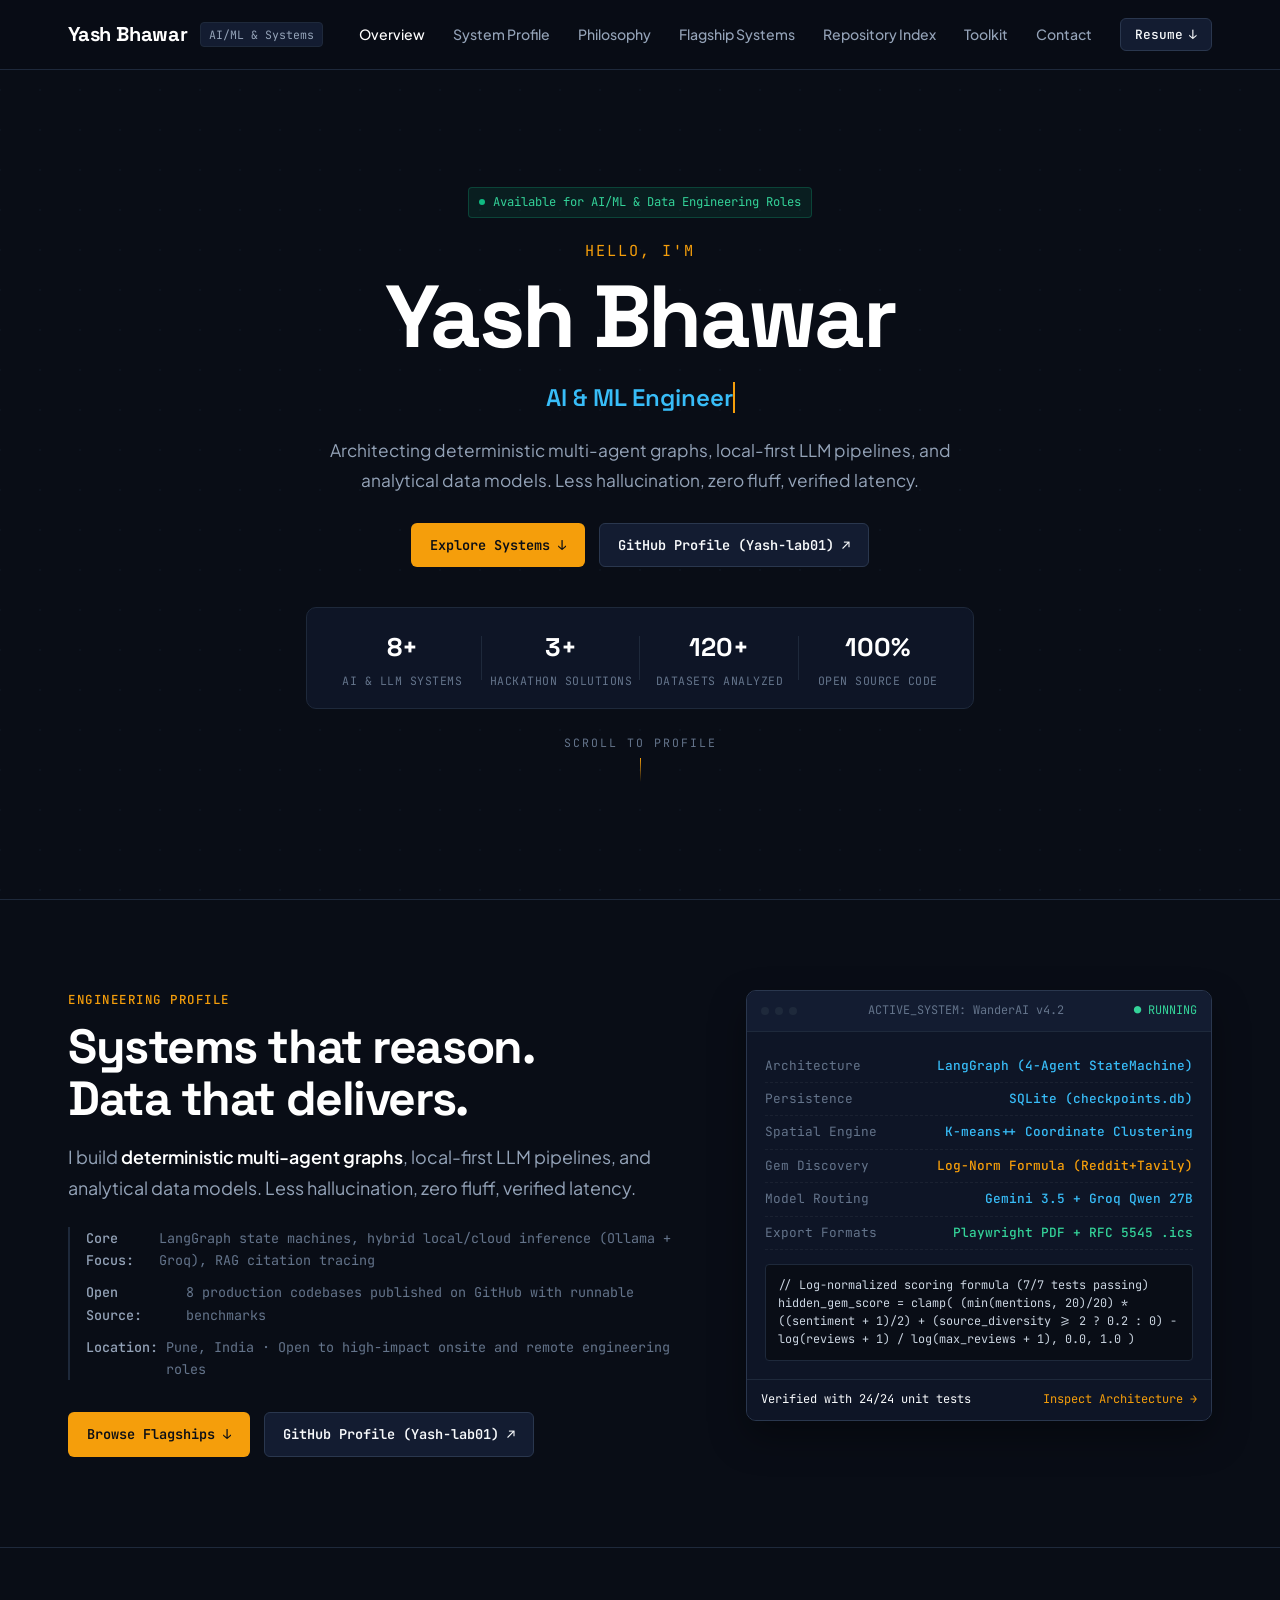
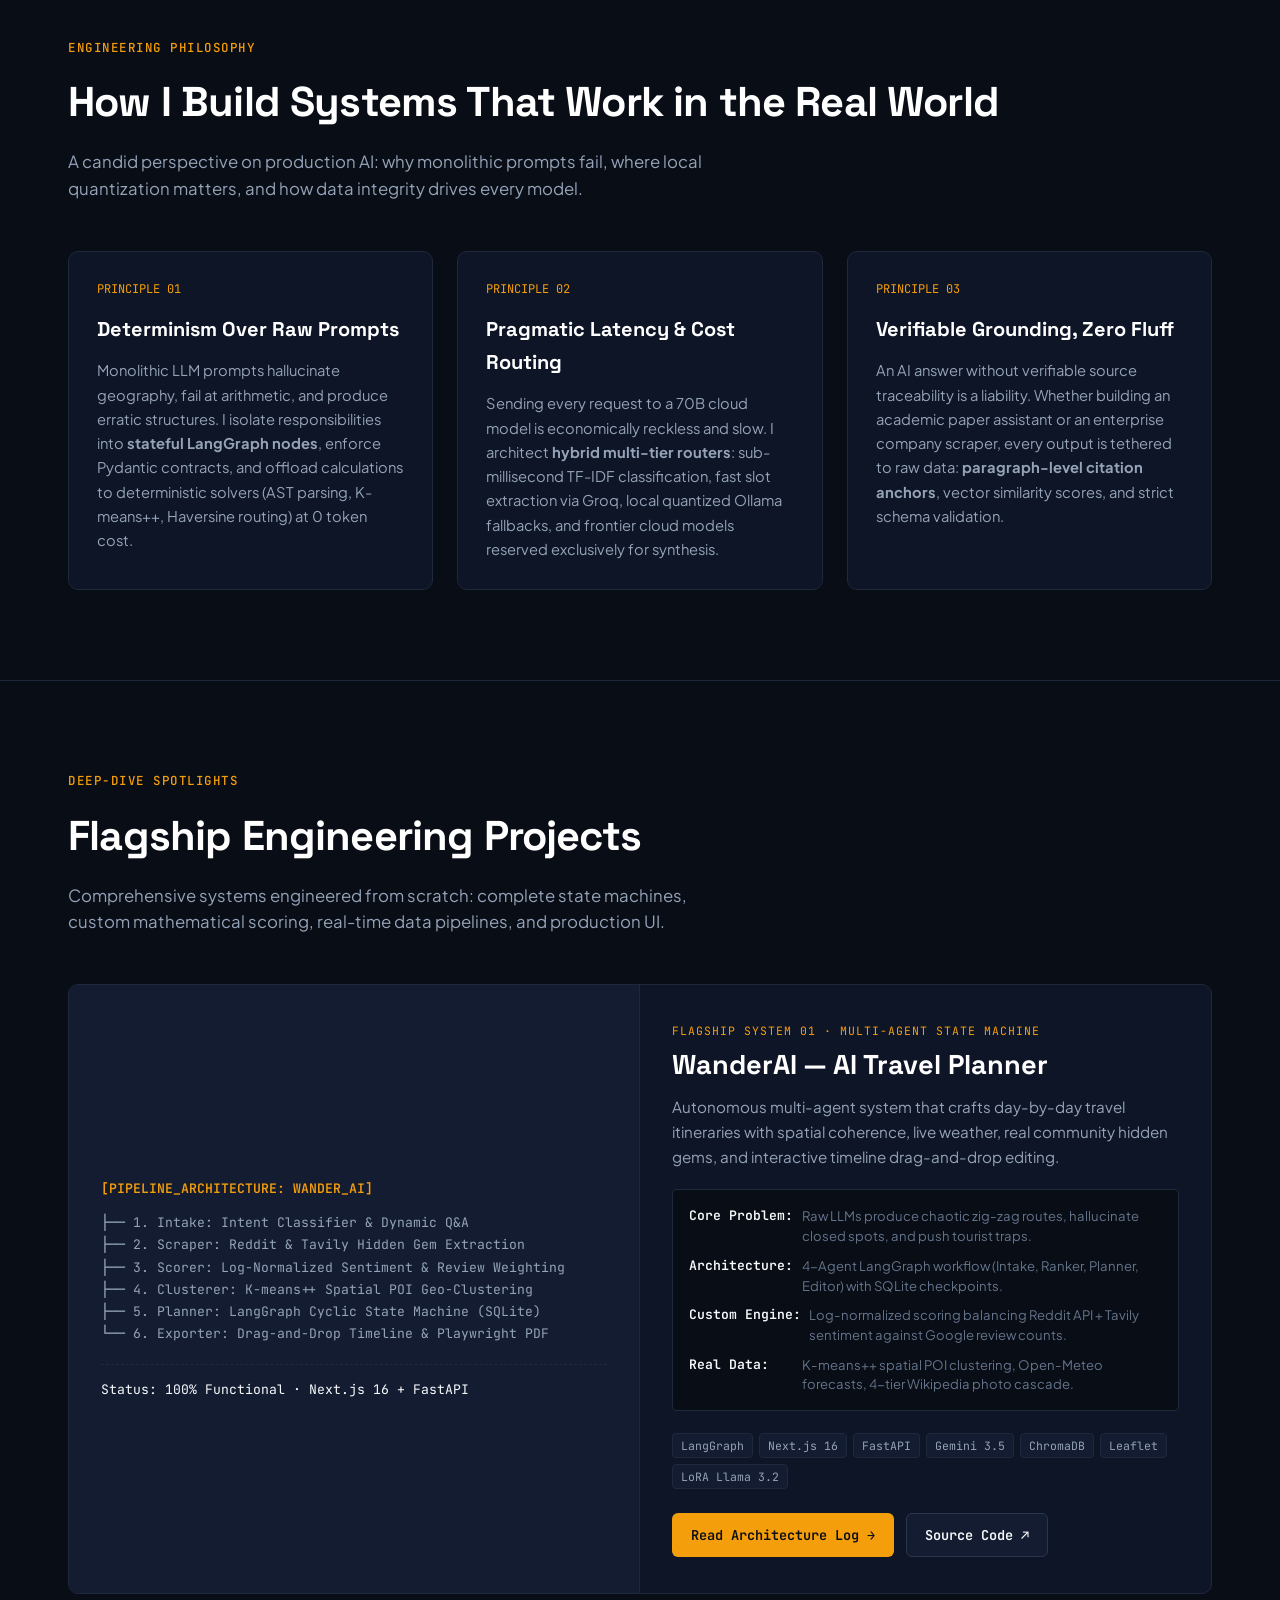
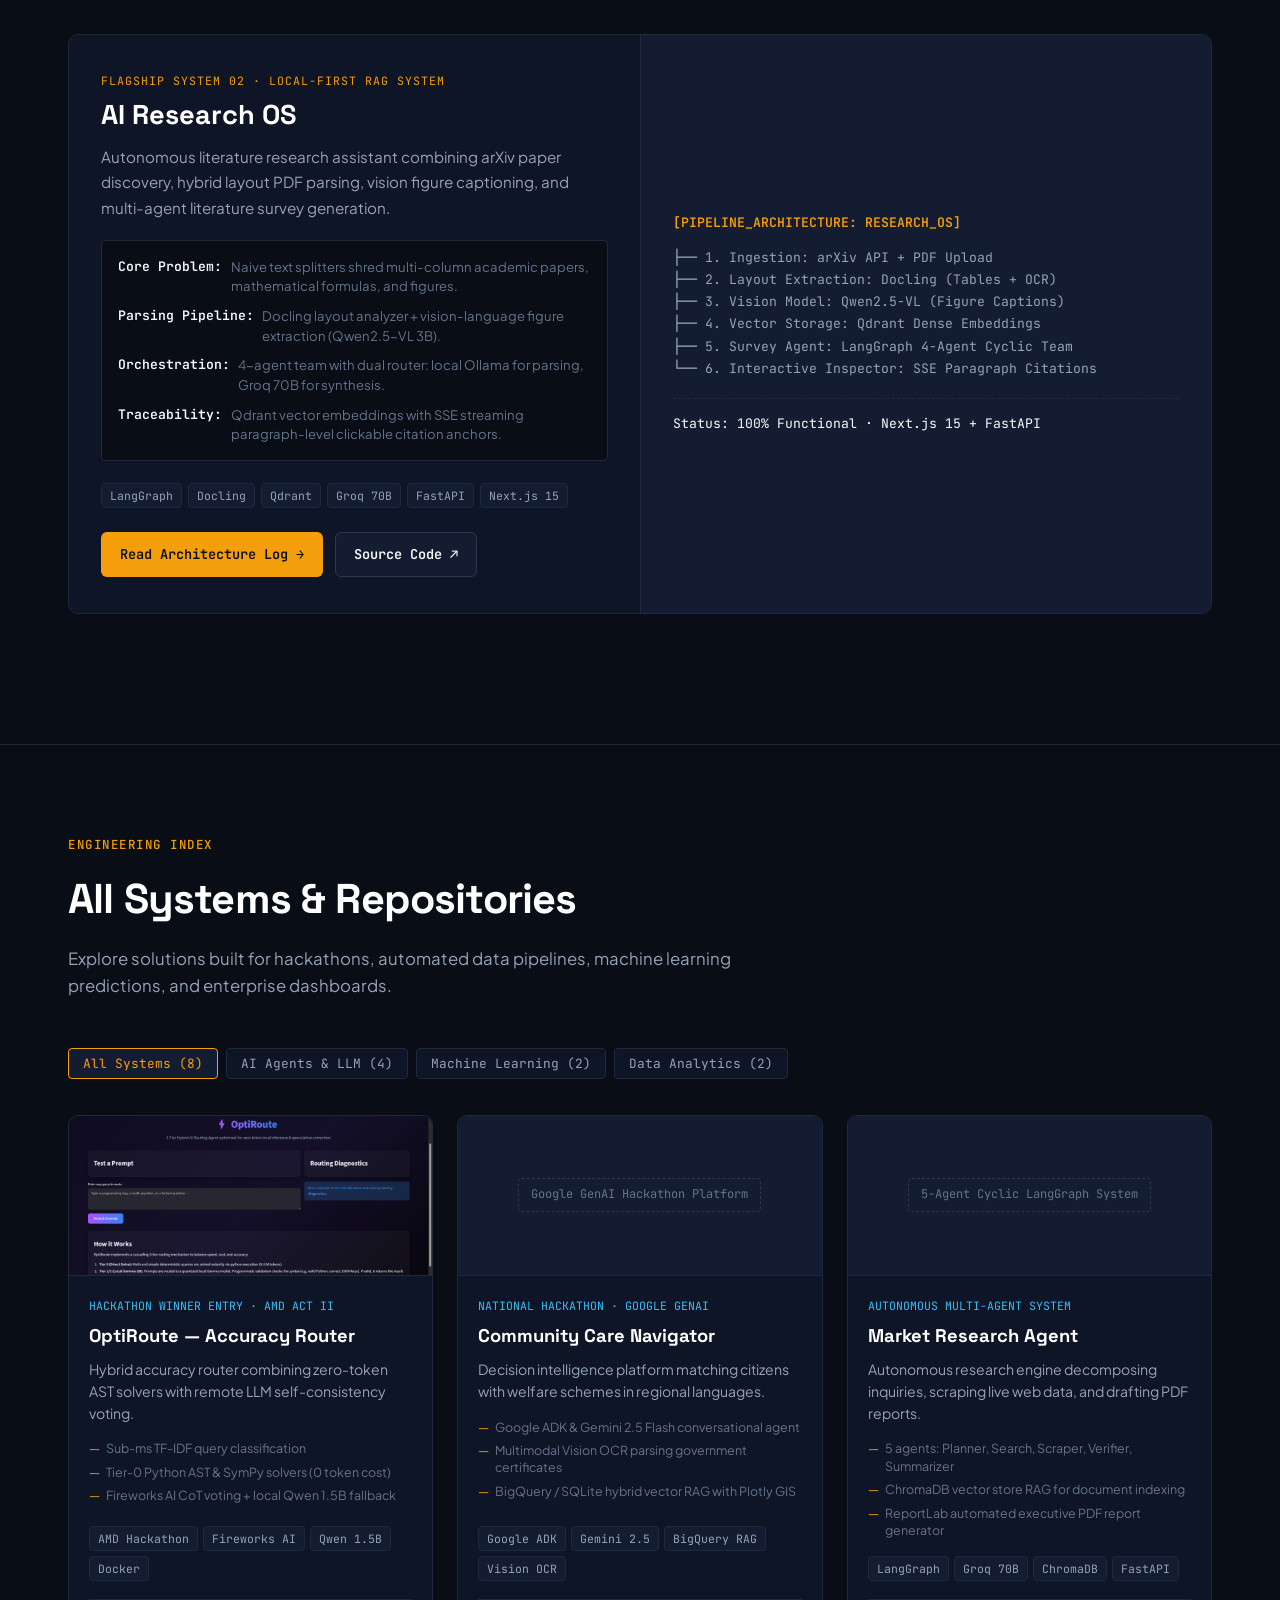
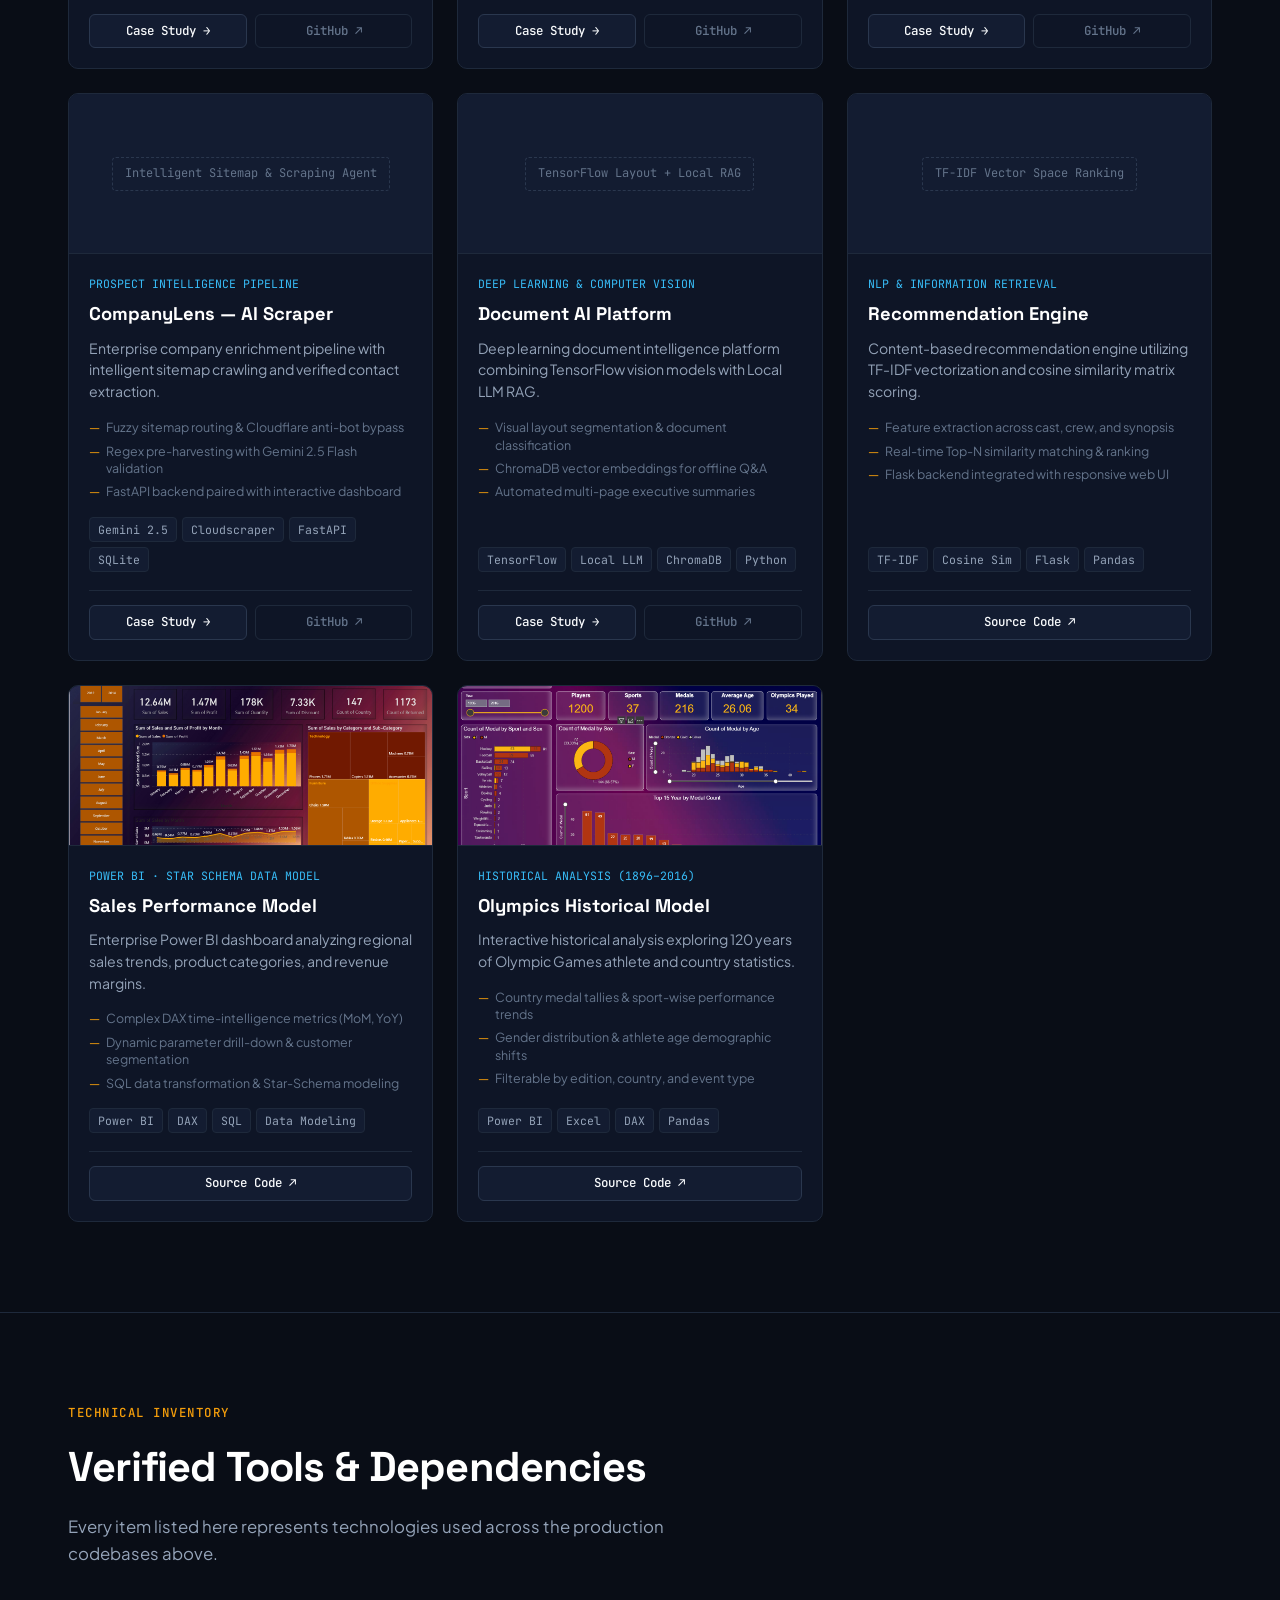
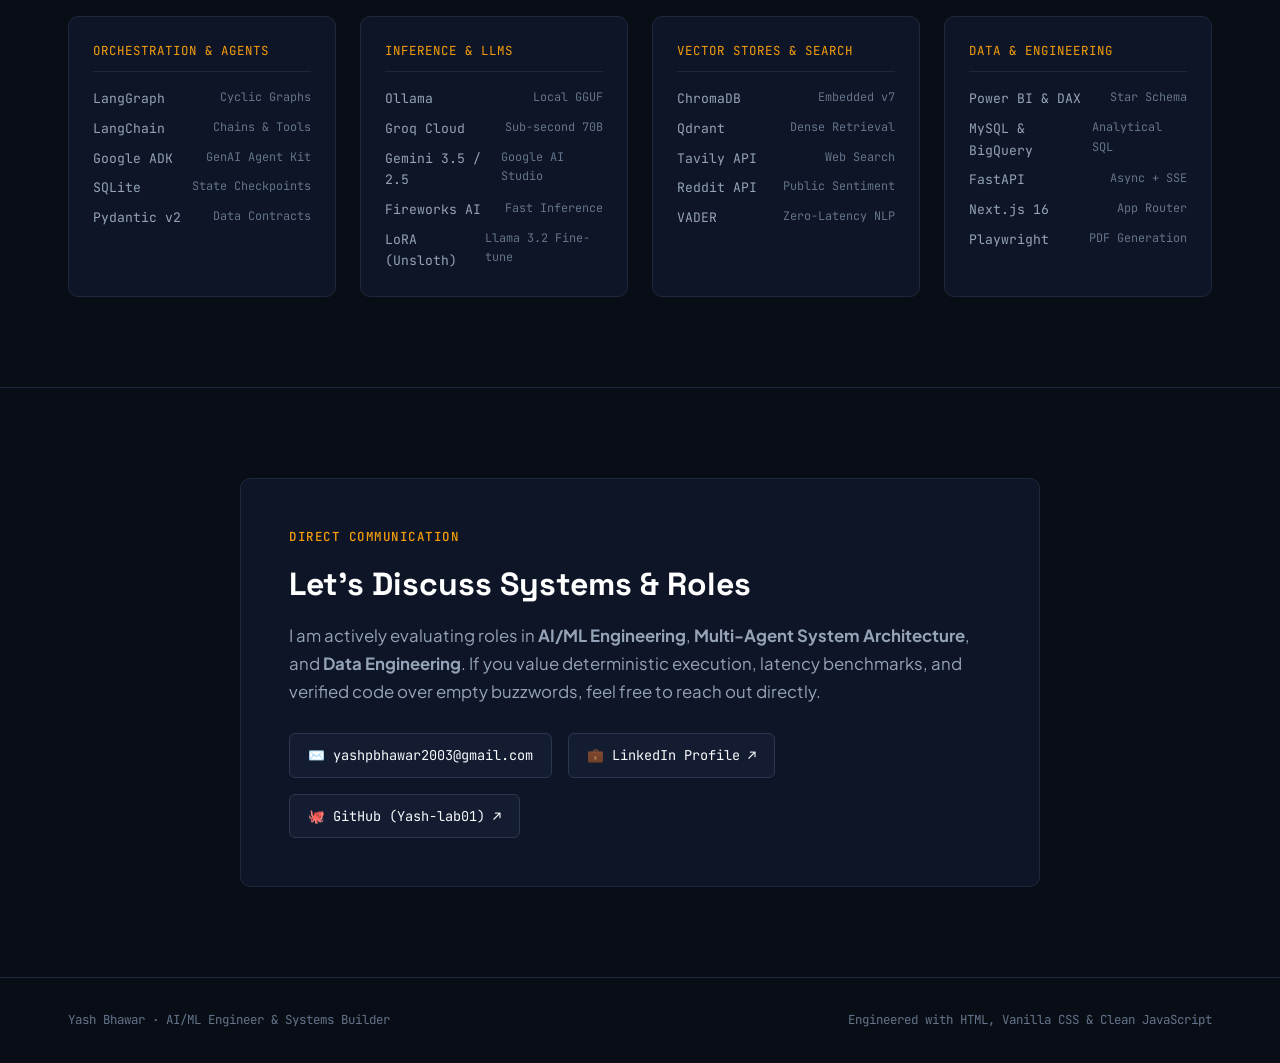
==== commit c6f7c5f2: "feat: add interactive blueprint grid canvas, update showcase schematics, and refine project media" ====
--- a/index.html
+++ b/index.html
@@ -14,6 +14,9 @@
 </head>
 
 <body>
+
+  <!-- ========== INTERACTIVE BLUEPRINT BACKGROUND CANVAS ========== -->
+  <canvas id="bgCanvas"></canvas>
 
   <!-- ========== NAVBAR ========== -->
   <nav class="navbar" id="navbar">
@@ -252,7 +255,18 @@
       <!-- Flagship 1: WanderAI -->
       <div class="flagship-showcase">
         <div class="flagship-preview">
-          <img src="assets/images/wanderai.png" alt="WanderAI Travel Planner Interface Screenshot">
+          <div style="padding: 32px; font-family: var(--font-mono); font-size: 0.82rem; color: #94a3b8; line-height: 1.7; width: 100%;">
+            <div style="color: var(--accent); margin-bottom: 12px; font-weight: 600;">[PIPELINE_ARCHITECTURE: WANDER_AI]</div>
+            <div>├── 1. Intake: Intent Classifier & Dynamic Q&A</div>
+            <div>├── 2. Scraper: Reddit & Tavily Hidden Gem Extraction</div>
+            <div>├── 3. Scorer: Log-Normalized Sentiment & Review Weighting</div>
+            <div>├── 4. Clusterer: K-means++ Spatial POI Geo-Clustering</div>
+            <div>├── 5. Planner: LangGraph Cyclic State Machine (SQLite)</div>
+            <div>└── 6. Exporter: Drag-and-Drop Timeline & Playwright PDF</div>
+            <div style="margin-top: 18px; padding-top: 14px; border-top: 1px dashed var(--border); color: #f8fafc;">
+              Status: 100% Functional · Next.js 16 + FastAPI
+            </div>
+          </div>
         </div>
         <div class="flagship-body">
           <span class="flagship-badge">FLAGSHIP SYSTEM 01 · MULTI-AGENT STATE MACHINE</span>
--- a/css/style.css
+++ b/css/style.css
@@ -79,6 +79,17 @@
   line-height: 1.65;
   overflow-x: hidden;
   -webkit-font-smoothing: antialiased;
+}
+
+/* Background Canvas: Interactive Technical Blueprint */
+#bgCanvas {
+  position: fixed;
+  top: 0;
+  left: 0;
+  width: 100%;
+  height: 100%;
+  pointer-events: none;
+  z-index: 0;
 }
 
 a {
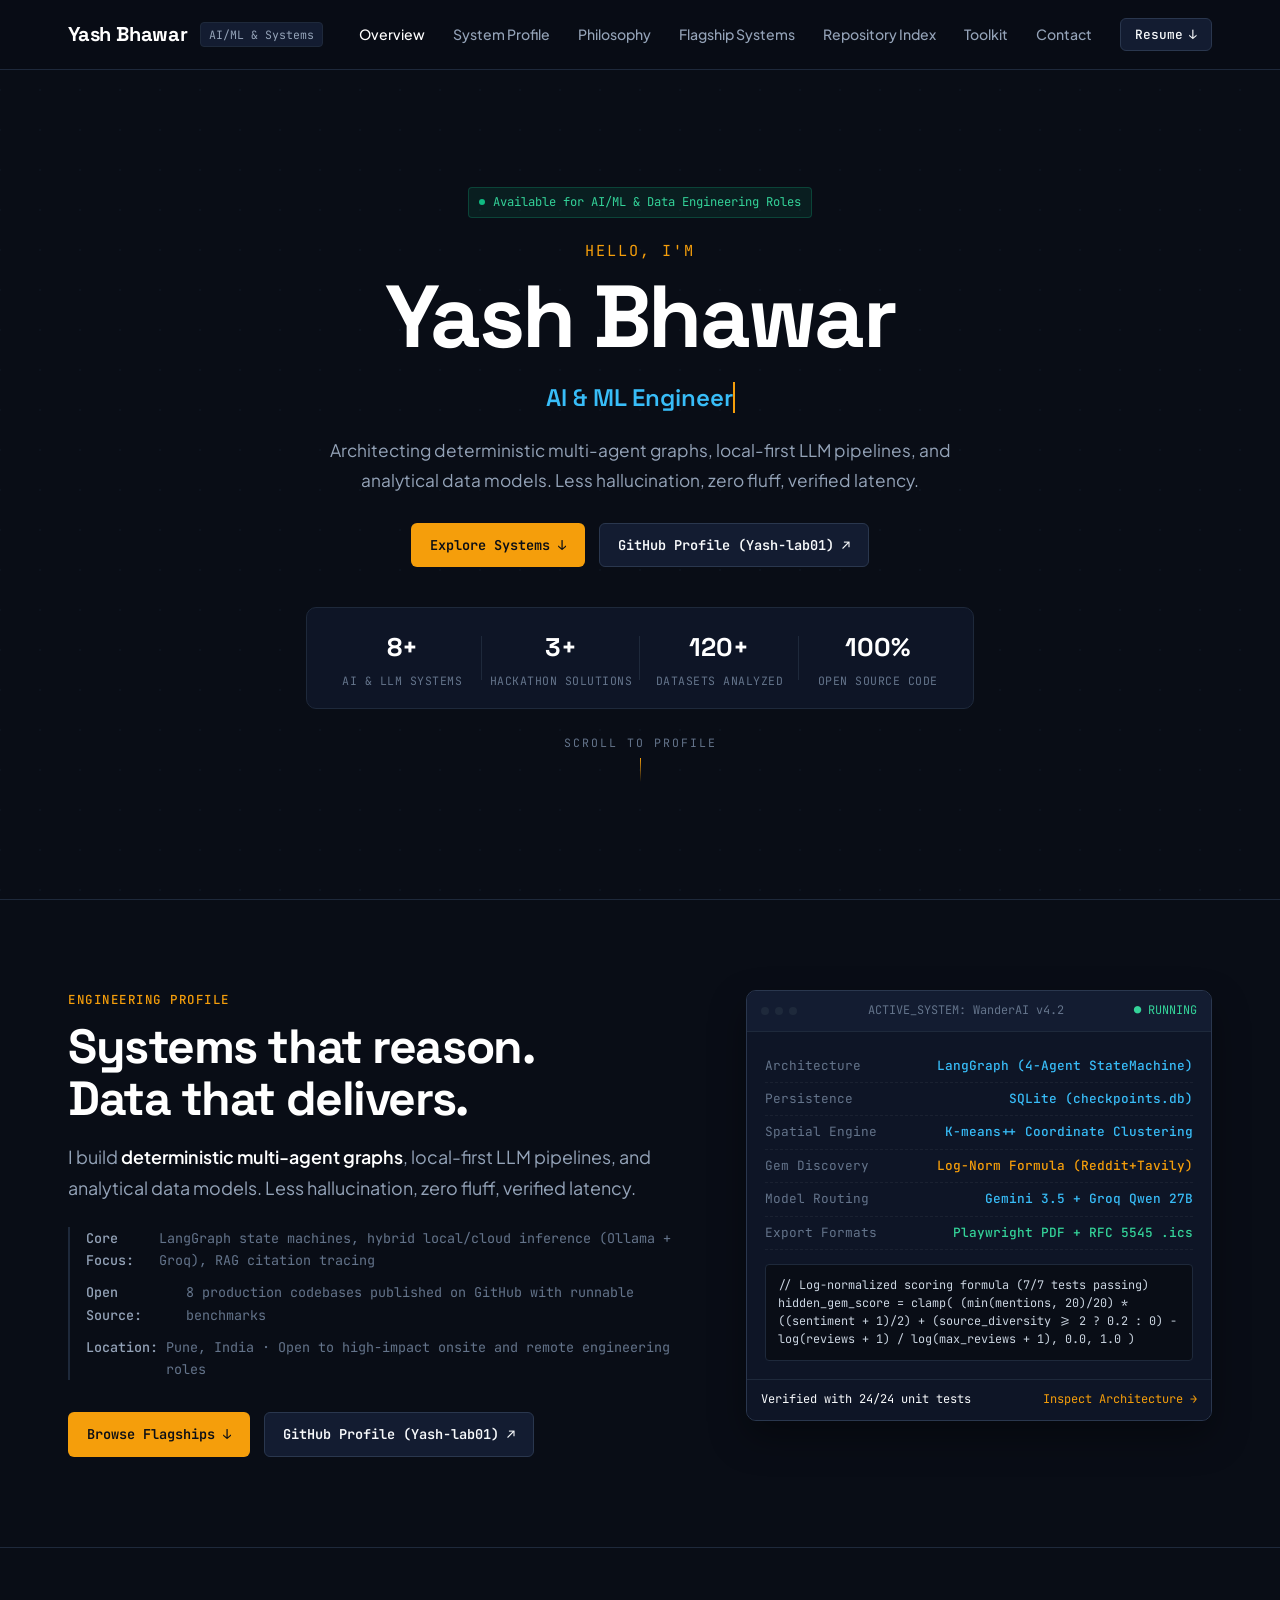
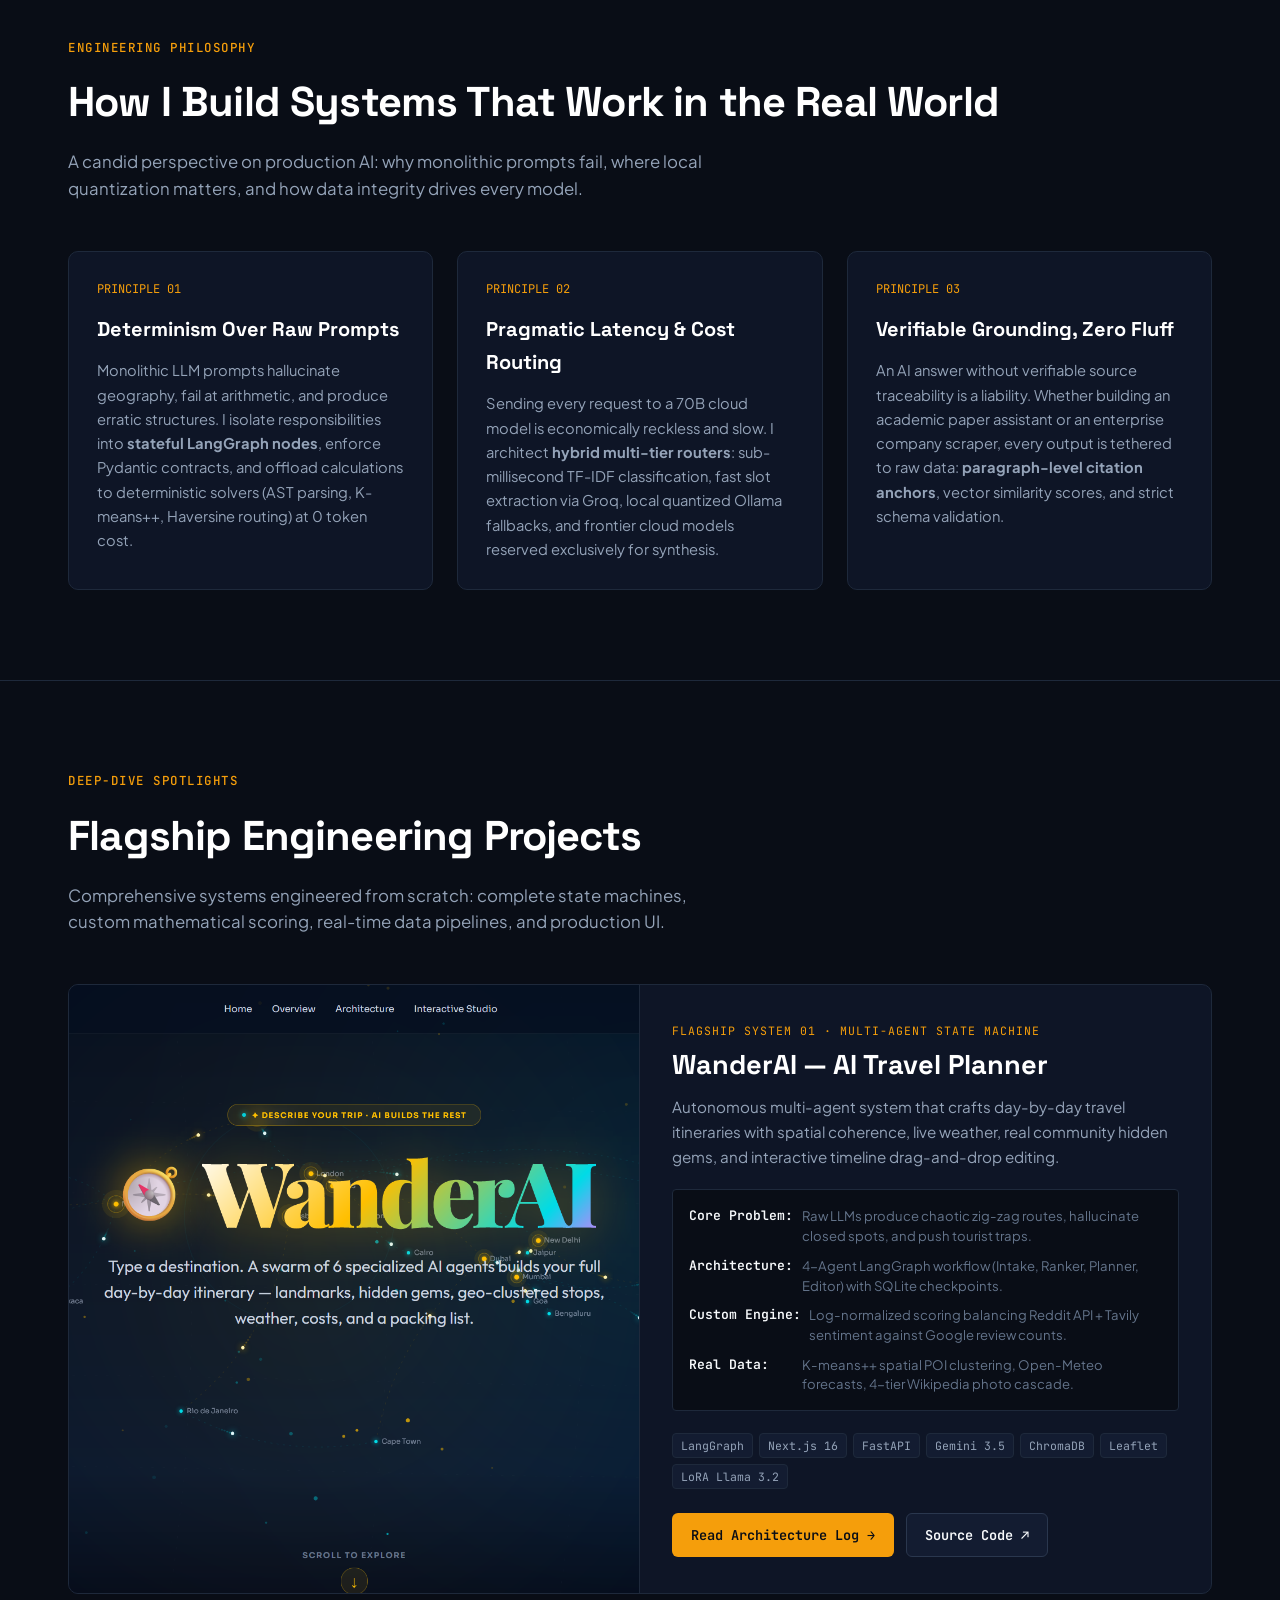
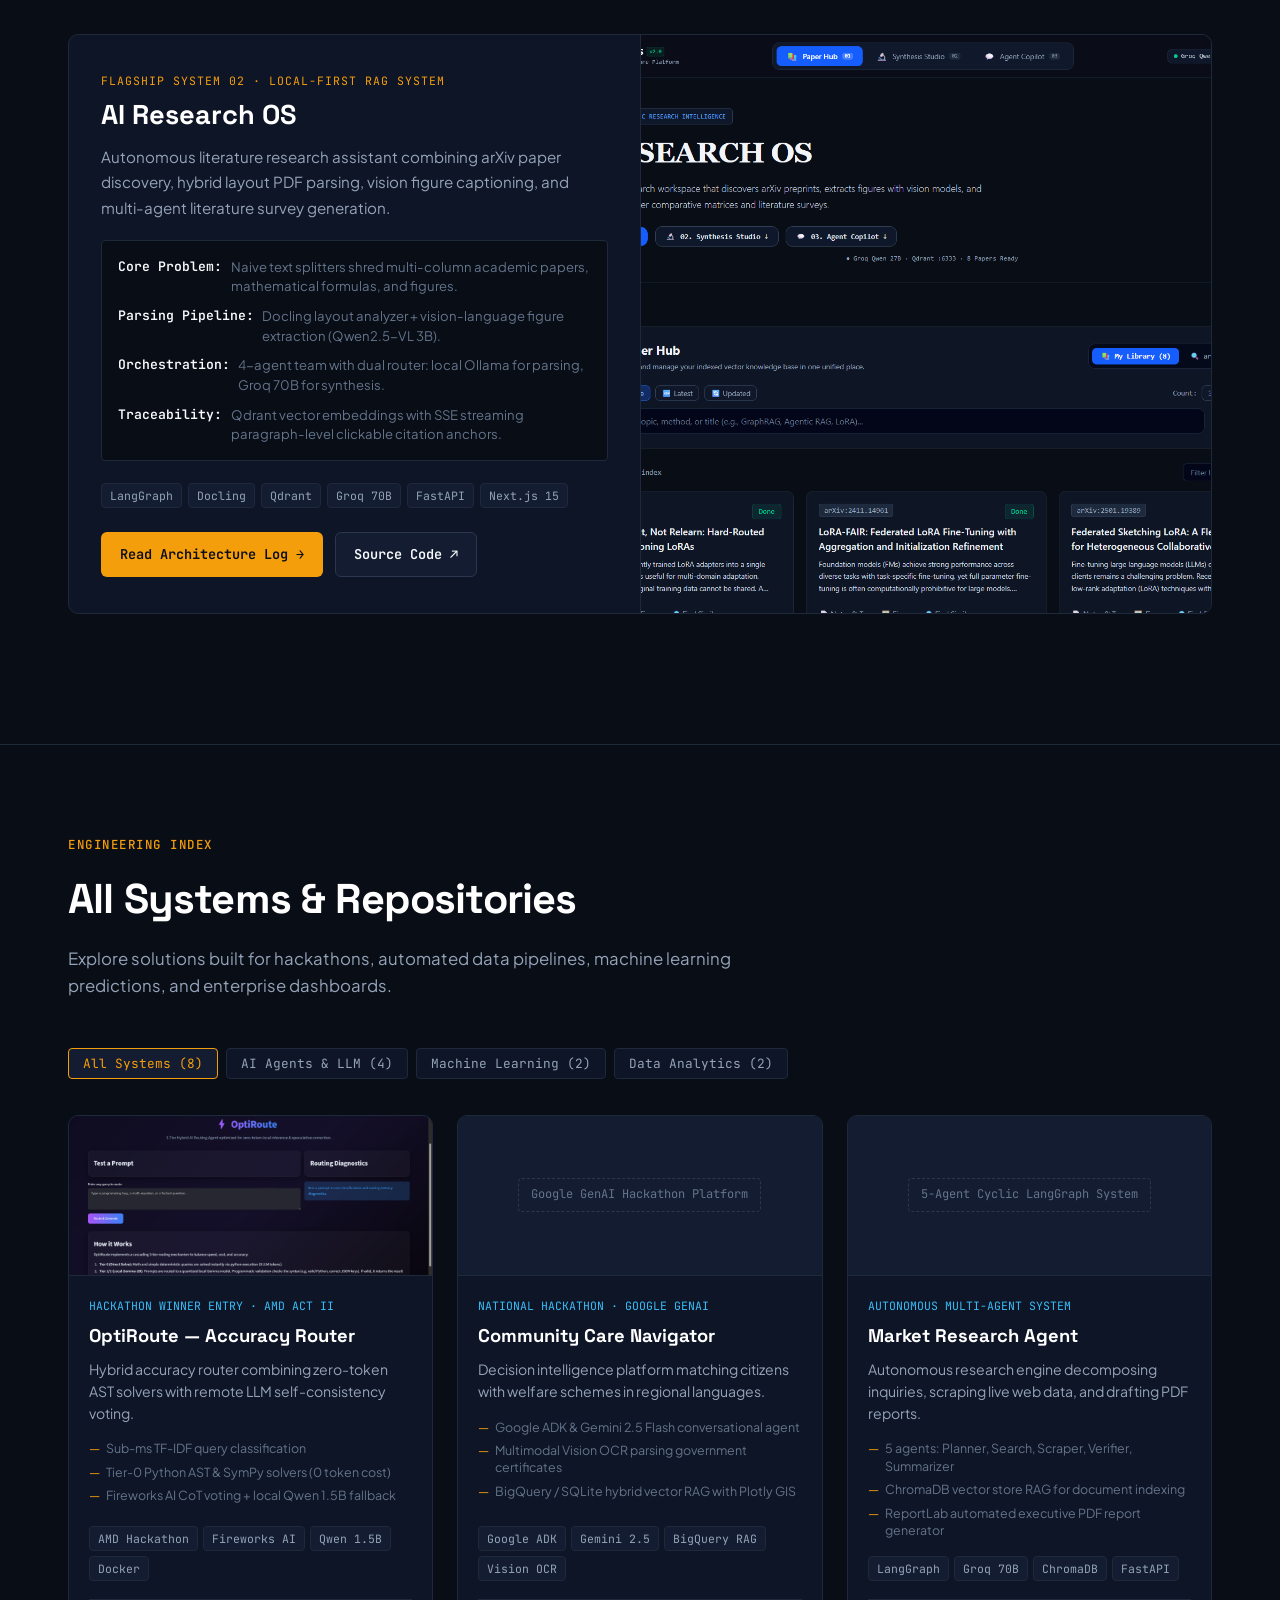
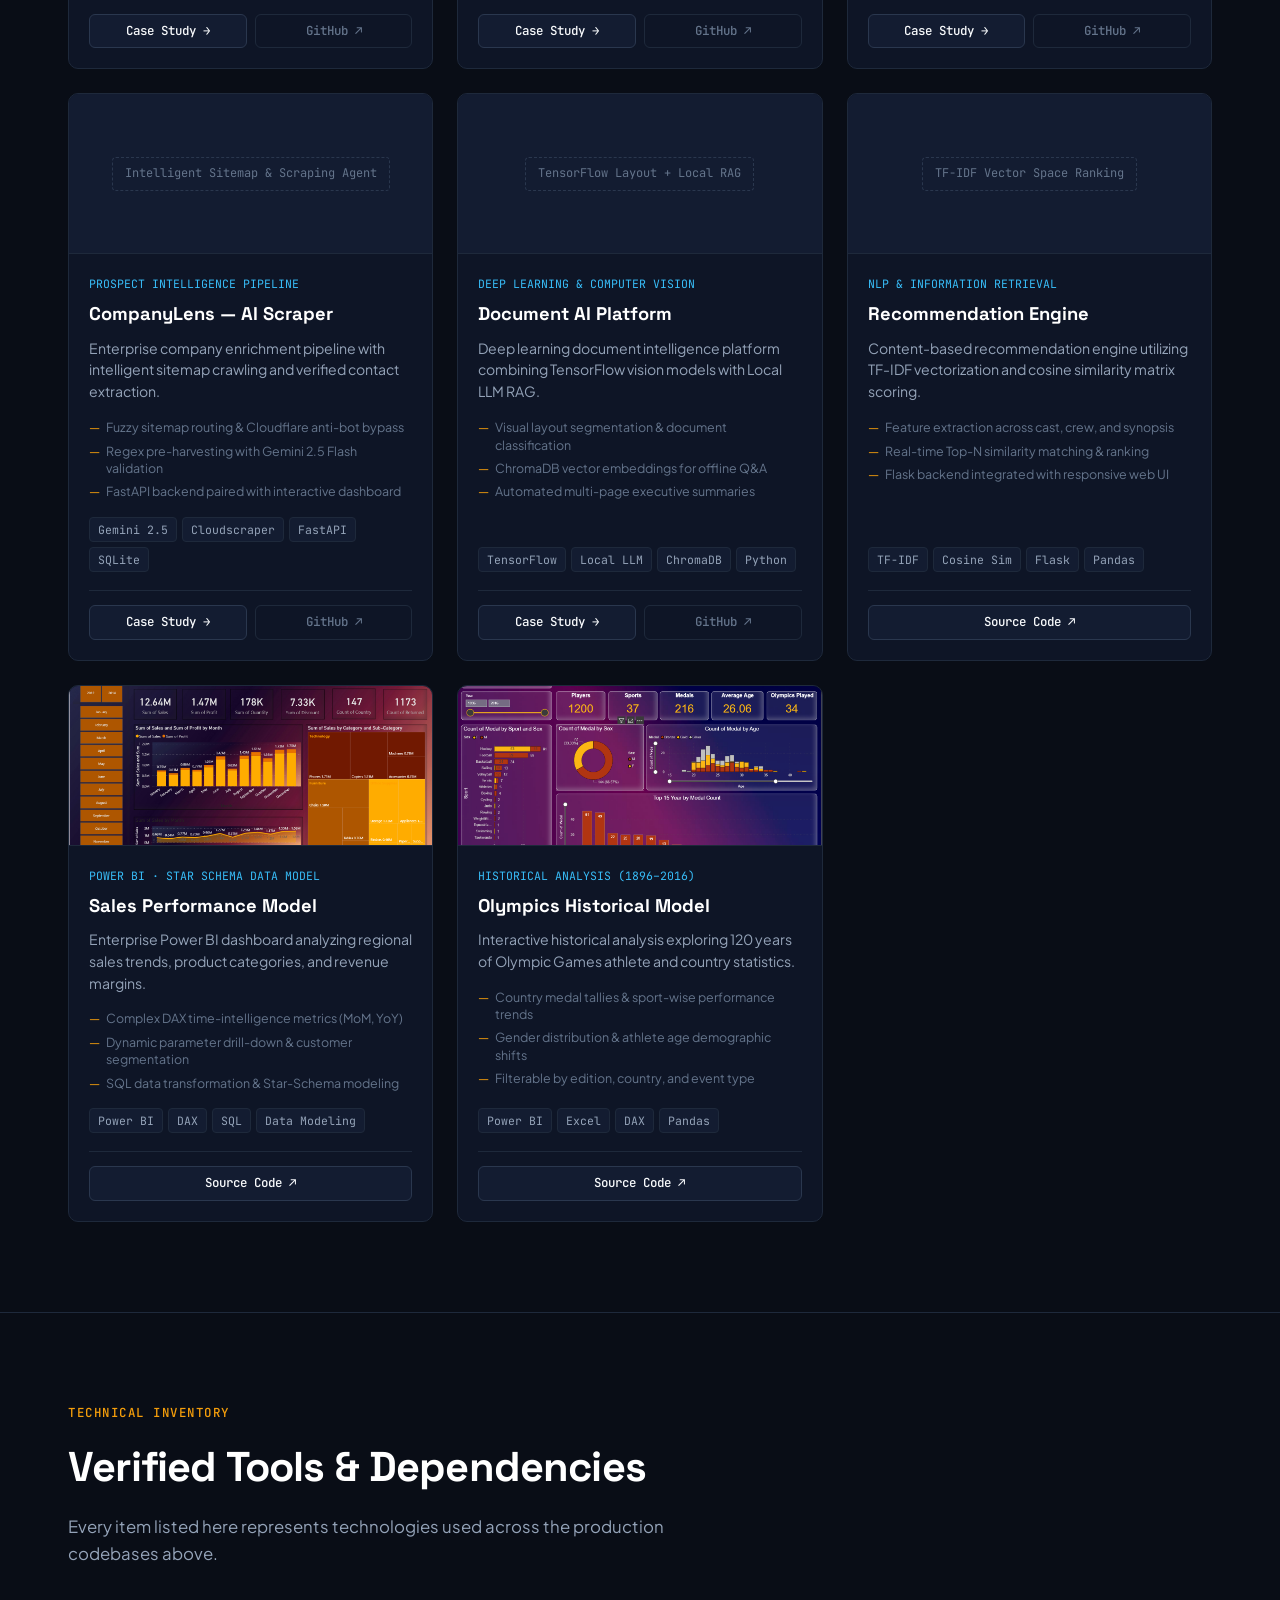
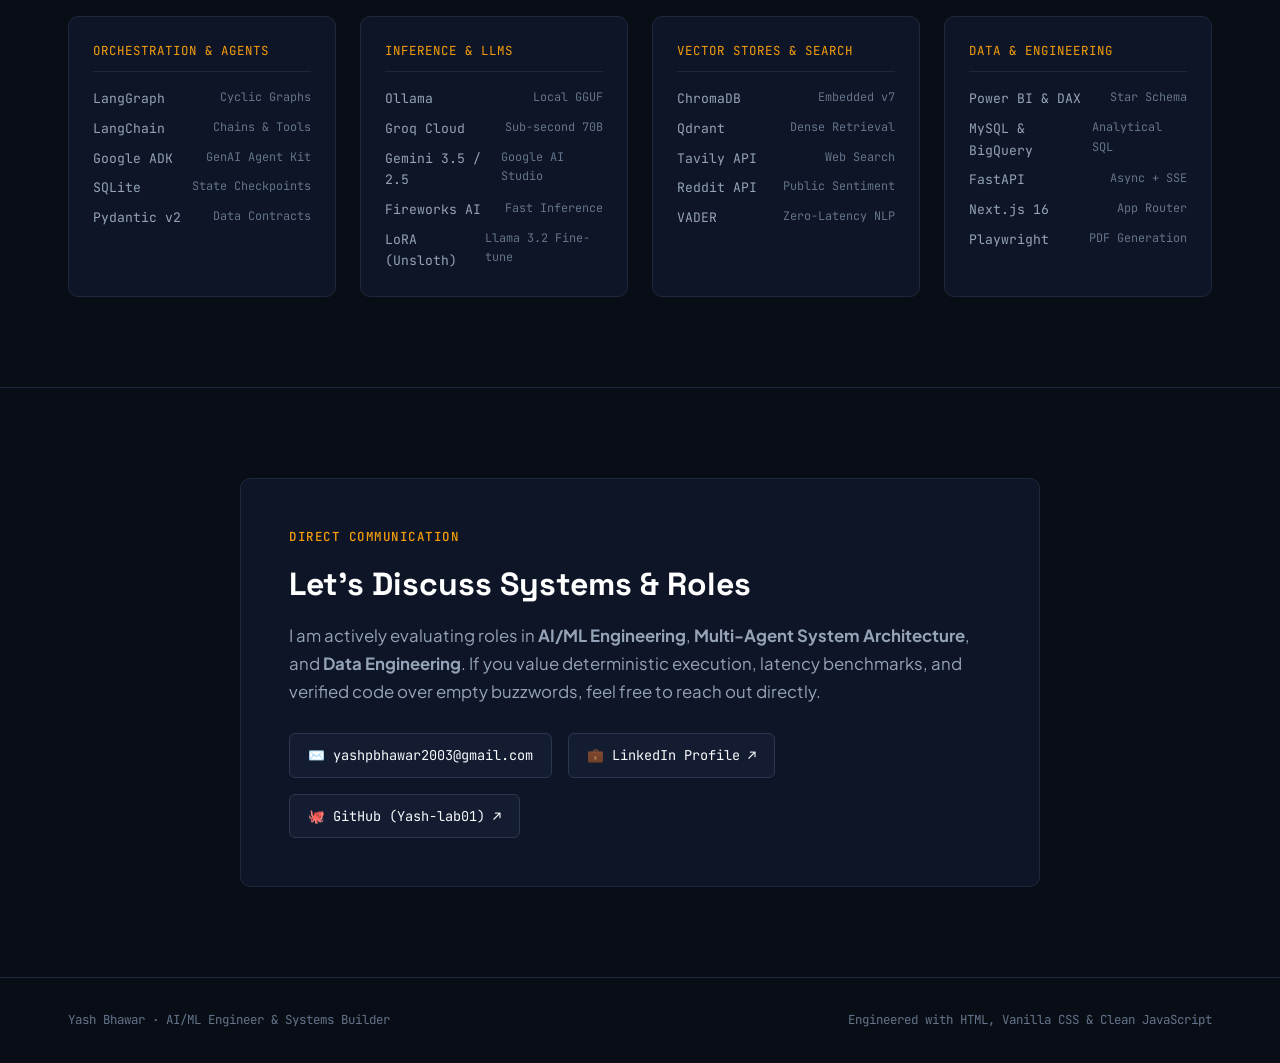
==== commit 1656f591: "feat: add chronological visual walkthroughs and hero landing showcases for WanderAI and AI Research " ====
--- a/index.html
+++ b/index.html
@@ -255,18 +255,7 @@
       <!-- Flagship 1: WanderAI -->
       <div class="flagship-showcase">
         <div class="flagship-preview">
-          <div style="padding: 32px; font-family: var(--font-mono); font-size: 0.82rem; color: #94a3b8; line-height: 1.7; width: 100%;">
-            <div style="color: var(--accent); margin-bottom: 12px; font-weight: 600;">[PIPELINE_ARCHITECTURE: WANDER_AI]</div>
-            <div>├── 1. Intake: Intent Classifier & Dynamic Q&A</div>
-            <div>├── 2. Scraper: Reddit & Tavily Hidden Gem Extraction</div>
-            <div>├── 3. Scorer: Log-Normalized Sentiment & Review Weighting</div>
-            <div>├── 4. Clusterer: K-means++ Spatial POI Geo-Clustering</div>
-            <div>├── 5. Planner: LangGraph Cyclic State Machine (SQLite)</div>
-            <div>└── 6. Exporter: Drag-and-Drop Timeline & Playwright PDF</div>
-            <div style="margin-top: 18px; padding-top: 14px; border-top: 1px dashed var(--border); color: #f8fafc;">
-              Status: 100% Functional · Next.js 16 + FastAPI
-            </div>
-          </div>
+          <img src="assets/project_images/travel_assistant/1.png" alt="WanderAI Nocturnal Voyager Landing Studio">
         </div>
         <div class="flagship-body">
           <span class="flagship-badge">FLAGSHIP SYSTEM 01 · MULTI-AGENT STATE MACHINE</span>
@@ -348,18 +337,7 @@
           </div>
         </div>
         <div class="flagship-preview">
-          <div style="padding: 32px; font-family: var(--font-mono); font-size: 0.82rem; color: #94a3b8; line-height: 1.7; width: 100%;">
-            <div style="color: var(--accent); margin-bottom: 12px; font-weight: 600;">[PIPELINE_ARCHITECTURE: RESEARCH_OS]</div>
-            <div>├── 1. Ingestion: arXiv API + PDF Upload</div>
-            <div>├── 2. Layout Extraction: Docling (Tables + OCR)</div>
-            <div>├── 3. Vision Model: Qwen2.5-VL (Figure Captions)</div>
-            <div>├── 4. Vector Storage: Qdrant Dense Embeddings</div>
-            <div>├── 5. Survey Agent: LangGraph 4-Agent Cyclic Team</div>
-            <div>└── 6. Interactive Inspector: SSE Paragraph Citations</div>
-            <div style="margin-top: 18px; padding-top: 14px; border-top: 1px dashed var(--border); color: #f8fafc;">
-              Status: 100% Functional · Next.js 15 + FastAPI
-            </div>
-          </div>
+          <img src="assets/project_images/ai%20research%20assistant/1.png" alt="AI Research OS Paper Hub Interface">
         </div>
       </div>
 
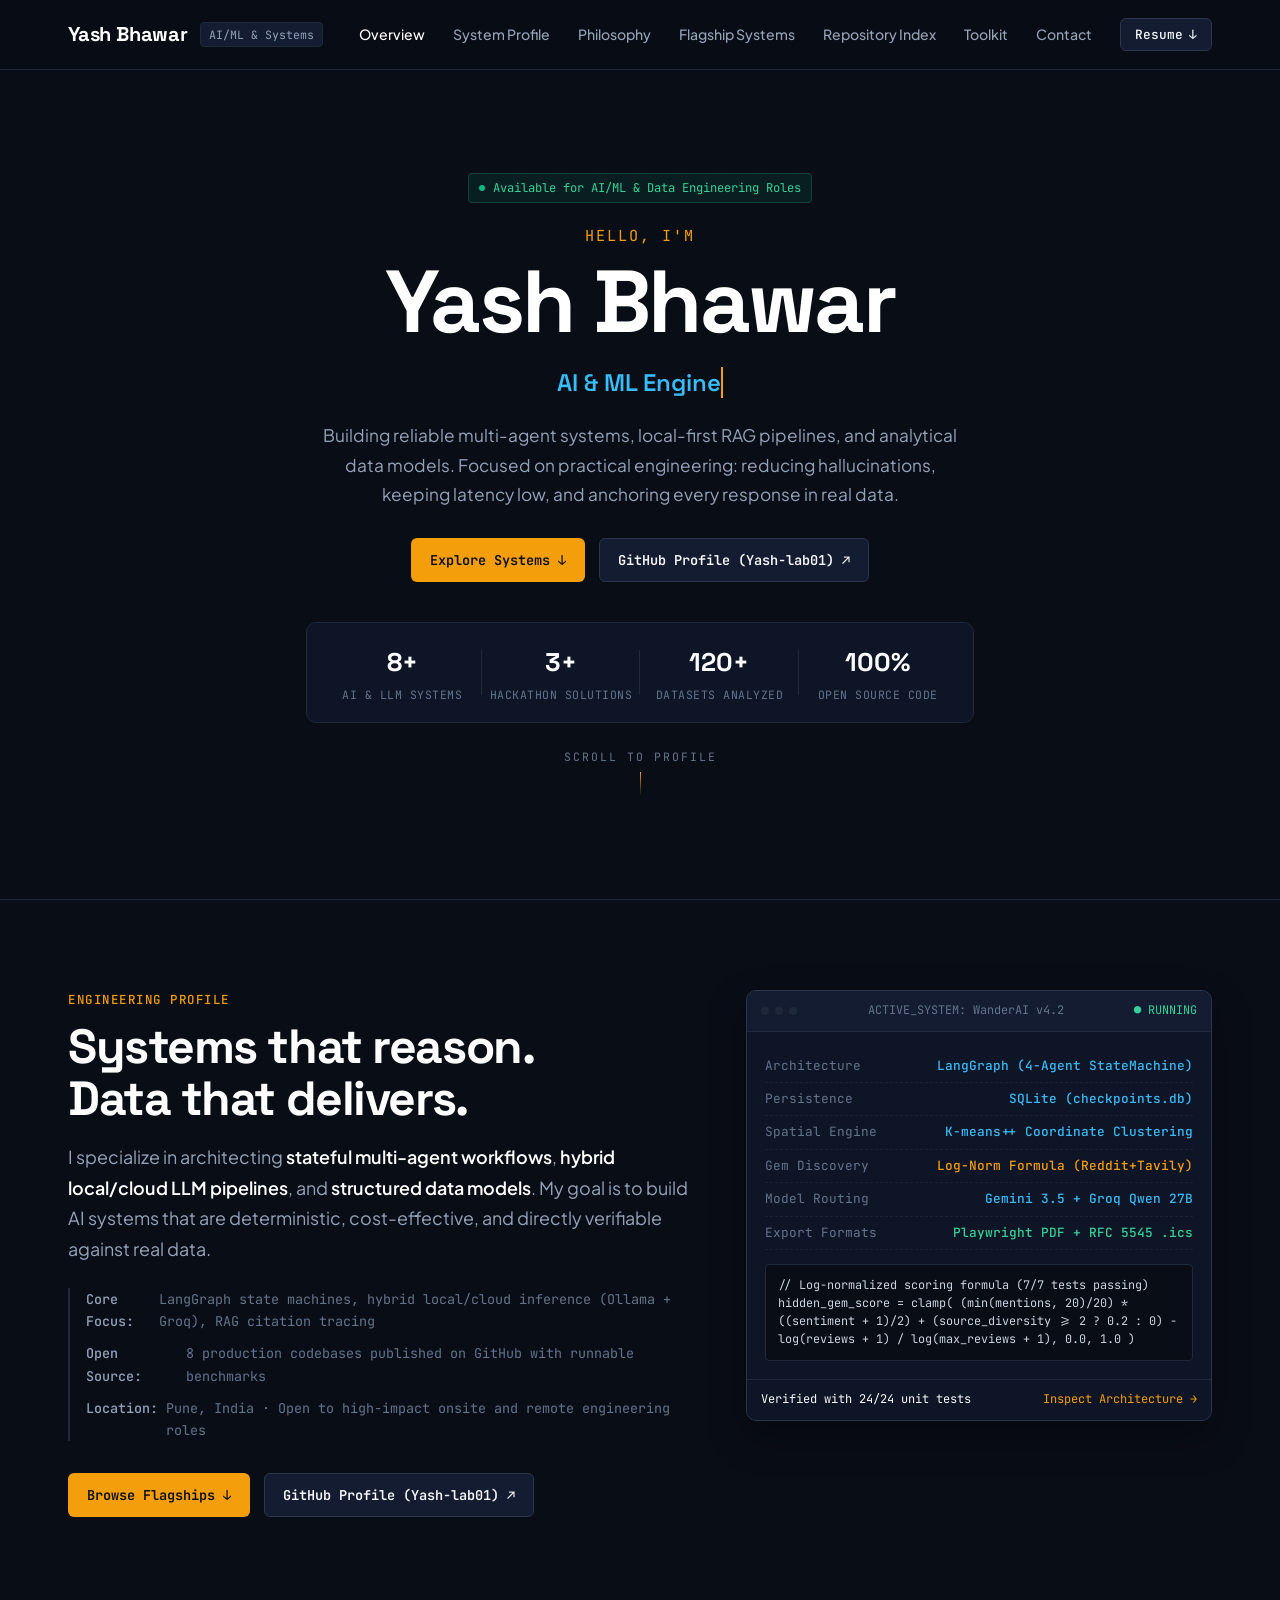
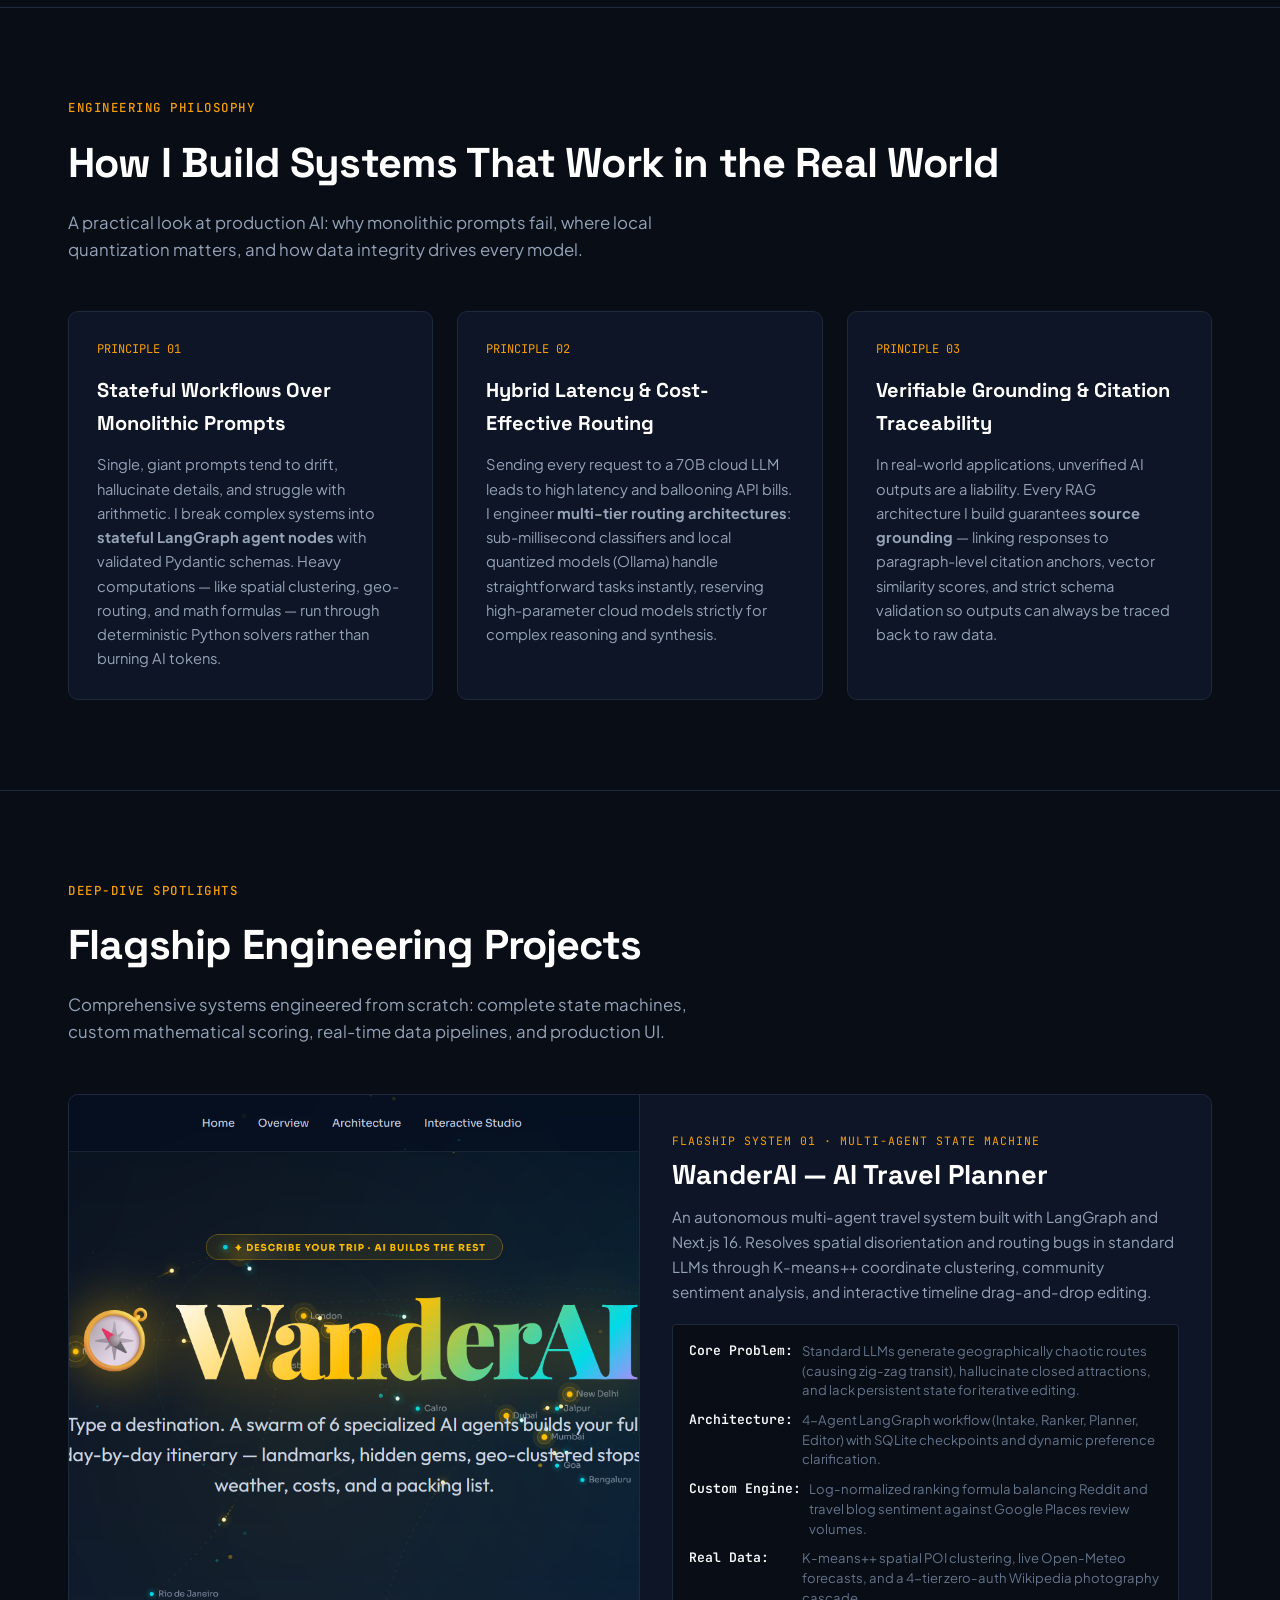
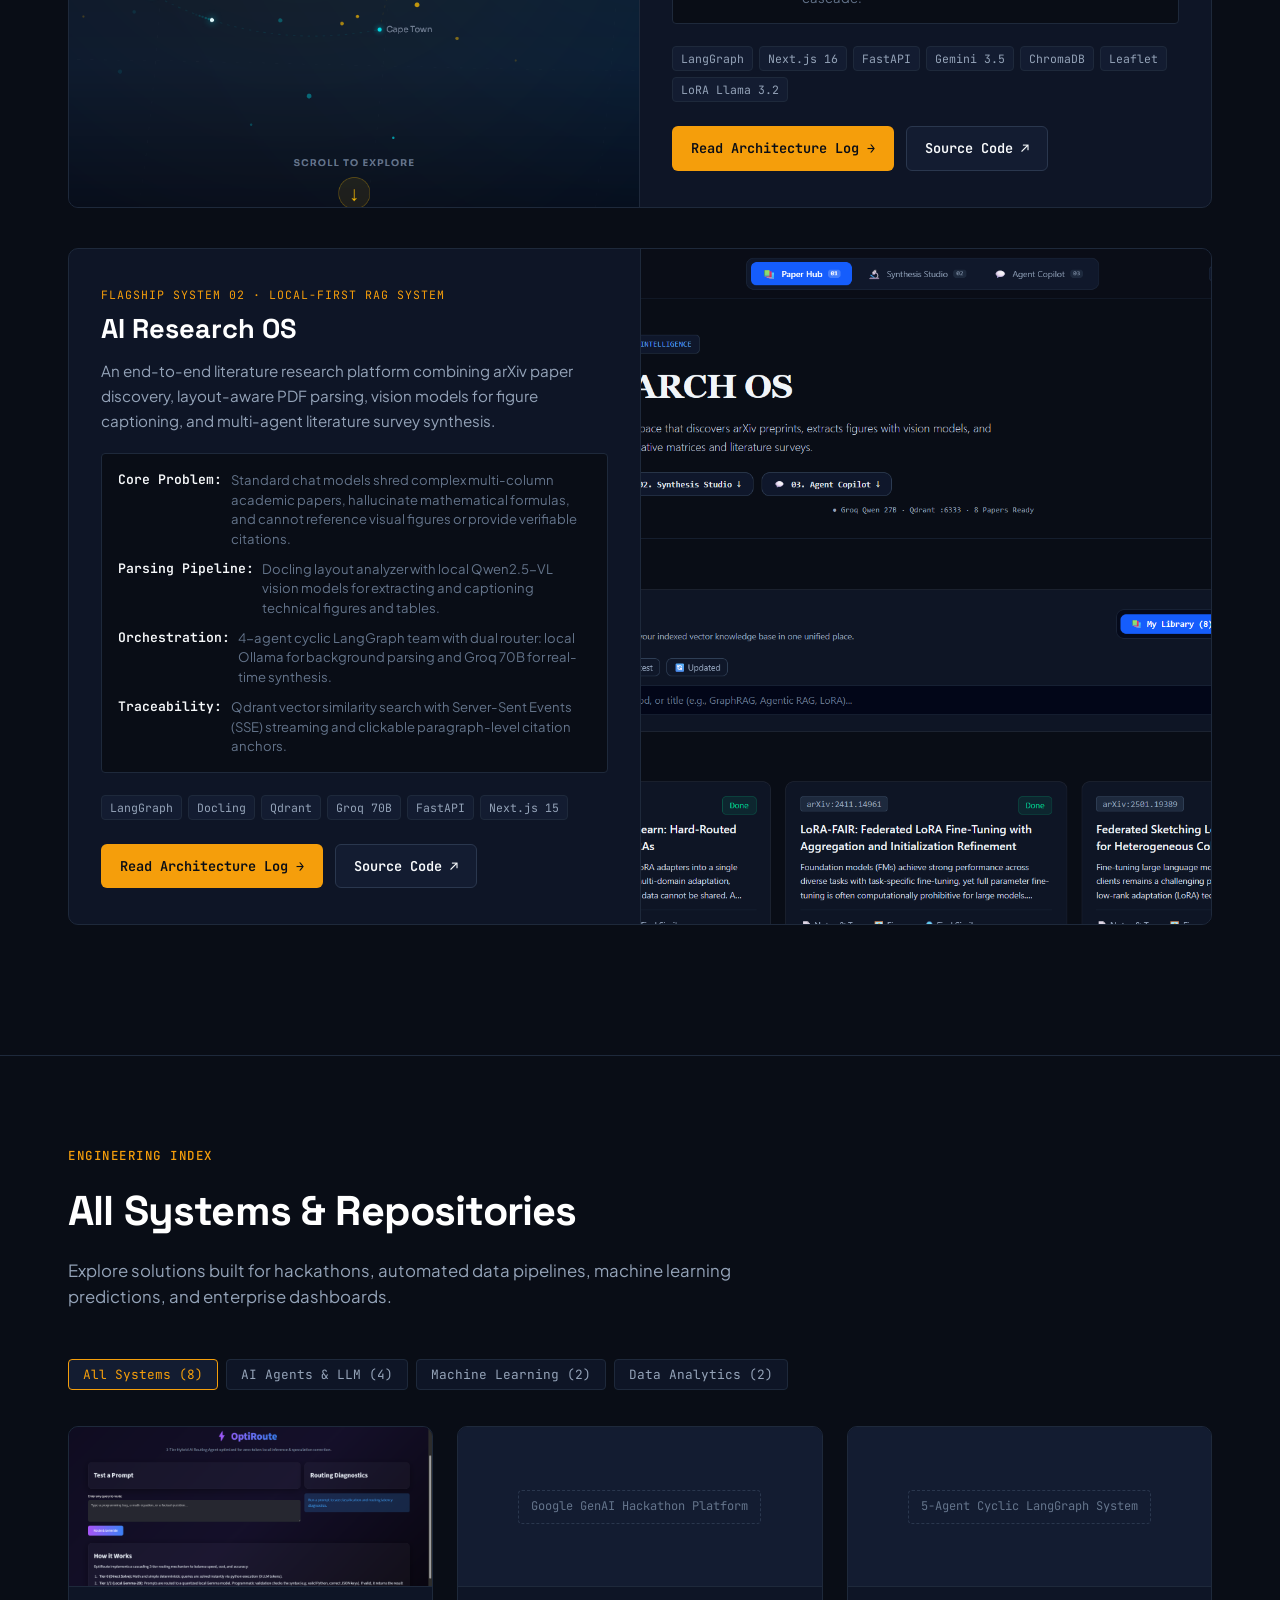
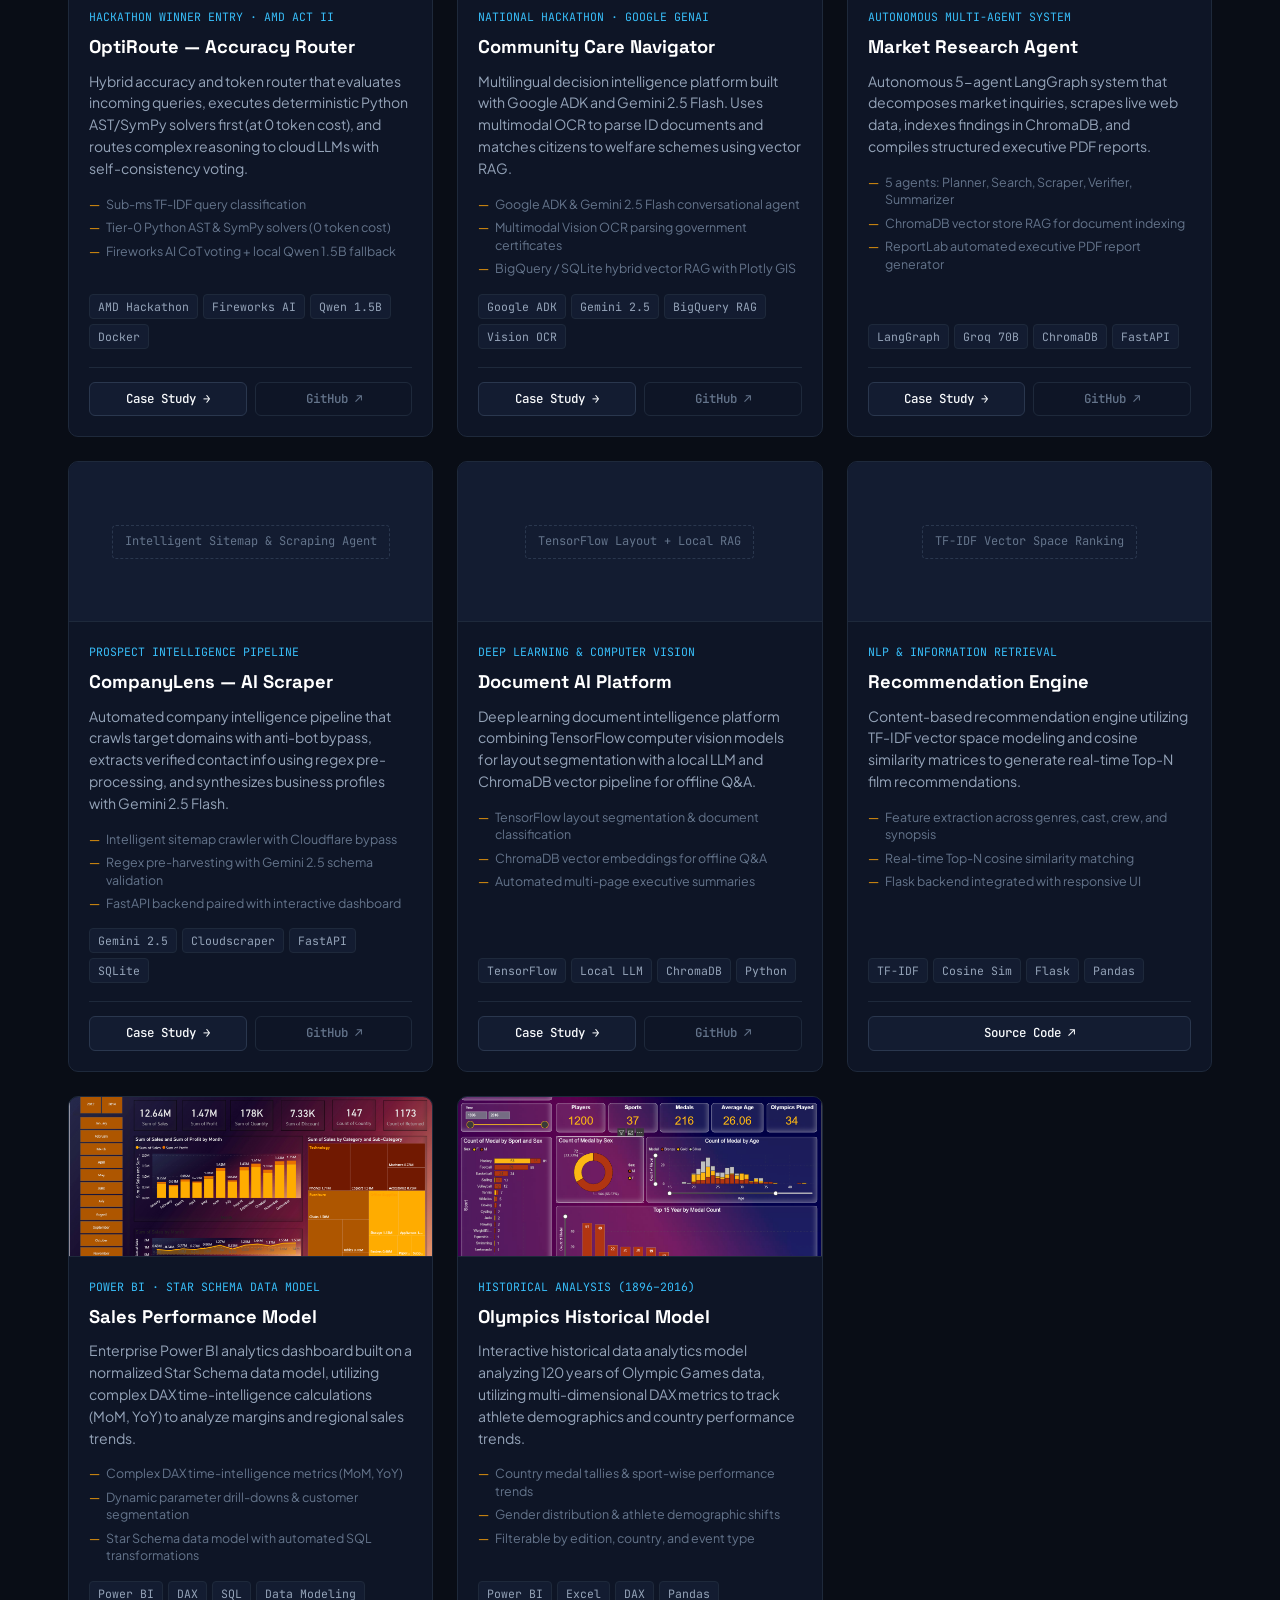
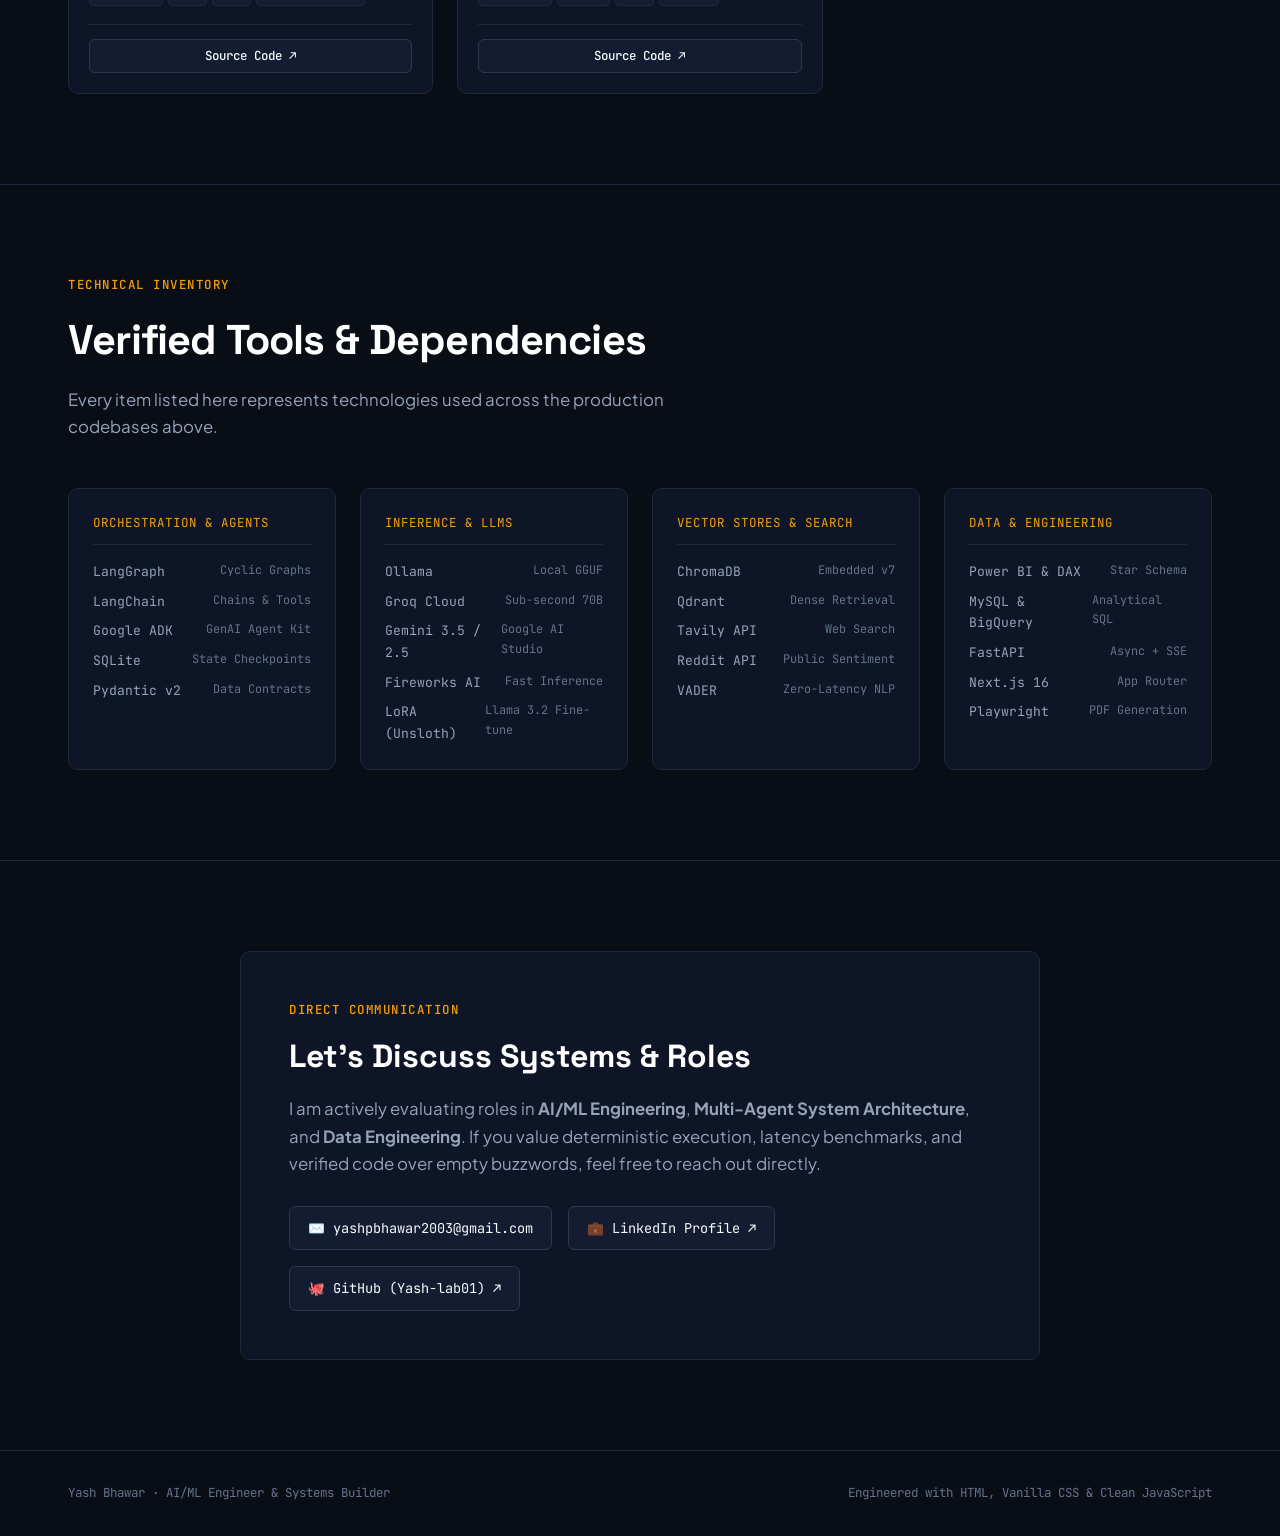
==== commit df0b70b4: "Desc changes" ====
--- a/index.html
+++ b/index.html
@@ -76,7 +76,7 @@
         </p>
 
         <p class="hero-landing-desc">
-          Architecting deterministic multi-agent graphs, local-first LLM pipelines, and analytical data models. Less hallucination, zero fluff, verified latency.
+          Building reliable multi-agent systems, local-first RAG pipelines, and analytical data models. Focused on practical engineering: reducing hallucinations, keeping latency low, and anchoring every response in real data.
         </p>
 
         <div class="hero-landing-buttons">
@@ -127,7 +127,7 @@
           </h2>
 
           <p class="hero-manifesto">
-            I build <strong>deterministic multi-agent graphs</strong>, local-first LLM pipelines, and analytical data models. Less hallucination, zero fluff, verified latency.
+            I specialize in architecting <strong>stateful multi-agent workflows</strong>, <strong>hybrid local/cloud LLM pipelines</strong>, and <strong>structured data models</strong>. My goal is to build AI systems that are deterministic, cost-effective, and directly verifiable against real data.
           </p>
 
           <div class="hero-specs">
@@ -212,31 +212,31 @@
       <div class="section-header">
         <span class="section-label">Engineering Philosophy</span>
         <h2 class="section-title">How I Build Systems That Work in the Real World</h2>
-        <p class="section-subtitle">A candid perspective on production AI: why monolithic prompts fail, where local quantization matters, and how data integrity drives every model.</p>
+        <p class="section-subtitle">A practical look at production AI: why monolithic prompts fail, where local quantization matters, and how data integrity drives every model.</p>
       </div>
 
       <div class="philosophy-grid">
         <div class="philosophy-card">
           <span class="philosophy-index">PRINCIPLE 01</span>
-          <h3 class="philosophy-title">Determinism Over Raw Prompts</h3>
+          <h3 class="philosophy-title">Stateful Workflows Over Monolithic Prompts</h3>
           <p>
-            Monolithic LLM prompts hallucinate geography, fail at arithmetic, and produce erratic structures. I isolate responsibilities into <strong>stateful LangGraph nodes</strong>, enforce Pydantic contracts, and offload calculations to deterministic solvers (AST parsing, K-means++, Haversine routing) at 0 token cost.
+            Single, giant prompts tend to drift, hallucinate details, and struggle with arithmetic. I break complex systems into <strong>stateful LangGraph agent nodes</strong> with validated Pydantic schemas. Heavy computations — like spatial clustering, geo-routing, and math formulas — run through deterministic Python solvers rather than burning AI tokens.
           </p>
         </div>
 
         <div class="philosophy-card">
           <span class="philosophy-index">PRINCIPLE 02</span>
-          <h3 class="philosophy-title">Pragmatic Latency & Cost Routing</h3>
+          <h3 class="philosophy-title">Hybrid Latency & Cost-Effective Routing</h3>
           <p>
-            Sending every request to a 70B cloud model is economically reckless and slow. I architect <strong>hybrid multi-tier routers</strong>: sub-millisecond TF-IDF classification, fast slot extraction via Groq, local quantized Ollama fallbacks, and frontier cloud models reserved exclusively for synthesis.
+            Sending every request to a 70B cloud LLM leads to high latency and ballooning API bills. I engineer <strong>multi-tier routing architectures</strong>: sub-millisecond classifiers and local quantized models (Ollama) handle straightforward tasks instantly, reserving high-parameter cloud models strictly for complex reasoning and synthesis.
           </p>
         </div>
 
         <div class="philosophy-card">
           <span class="philosophy-index">PRINCIPLE 03</span>
-          <h3 class="philosophy-title">Verifiable Grounding, Zero Fluff</h3>
+          <h3 class="philosophy-title">Verifiable Grounding & Citation Traceability</h3>
           <p>
-            An AI answer without verifiable source traceability is a liability. Whether building an academic paper assistant or an enterprise company scraper, every output is tethered to raw data: <strong>paragraph-level citation anchors</strong>, vector similarity scores, and strict schema validation.
+            In real-world applications, unverified AI outputs are a liability. Every RAG architecture I build guarantees <strong>source grounding</strong> — linking responses to paragraph-level citation anchors, vector similarity scores, and strict schema validation so outputs can always be traced back to raw data.
           </p>
         </div>
       </div>
@@ -261,24 +261,24 @@
           <span class="flagship-badge">FLAGSHIP SYSTEM 01 · MULTI-AGENT STATE MACHINE</span>
           <h3 class="flagship-title">WanderAI — AI Travel Planner</h3>
           <p class="flagship-description">
-            Autonomous multi-agent system that crafts day-by-day travel itineraries with spatial coherence, live weather, real community hidden gems, and interactive timeline drag-and-drop editing.
+            An autonomous multi-agent travel system built with LangGraph and Next.js 16. Resolves spatial disorientation and routing bugs in standard LLMs through K-means++ coordinate clustering, community sentiment analysis, and interactive timeline drag-and-drop editing.
           </p>
           <div class="flagship-specs-box">
             <div class="flagship-spec-row">
               <span class="flagship-spec-label">Core Problem:</span>
-              <span class="flagship-spec-detail">Raw LLMs produce chaotic zig-zag routes, hallucinate closed spots, and push tourist traps.</span>
+              <span class="flagship-spec-detail">Standard LLMs generate geographically chaotic routes (causing zig-zag transit), hallucinate closed attractions, and lack persistent state for iterative editing.</span>
             </div>
             <div class="flagship-spec-row">
               <span class="flagship-spec-label">Architecture:</span>
-              <span class="flagship-spec-detail">4-Agent LangGraph workflow (Intake, Ranker, Planner, Editor) with SQLite checkpoints.</span>
+              <span class="flagship-spec-detail">4-Agent LangGraph workflow (Intake, Ranker, Planner, Editor) with SQLite checkpoints and dynamic preference clarification.</span>
             </div>
             <div class="flagship-spec-row">
               <span class="flagship-spec-label">Custom Engine:</span>
-              <span class="flagship-spec-detail">Log-normalized scoring balancing Reddit API + Tavily sentiment against Google review counts.</span>
+              <span class="flagship-spec-detail">Log-normalized ranking formula balancing Reddit and travel blog sentiment against Google Places review volumes.</span>
             </div>
             <div class="flagship-spec-row">
               <span class="flagship-spec-label">Real Data:</span>
-              <span class="flagship-spec-detail">K-means++ spatial POI clustering, Open-Meteo forecasts, 4-tier Wikipedia photo cascade.</span>
+              <span class="flagship-spec-detail">K-means++ spatial POI clustering, live Open-Meteo forecasts, and a 4-tier zero-auth Wikipedia photography cascade.</span>
             </div>
           </div>
           <div class="flagship-tags">
@@ -303,24 +303,24 @@
           <span class="flagship-badge">FLAGSHIP SYSTEM 02 · LOCAL-FIRST RAG SYSTEM</span>
           <h3 class="flagship-title">AI Research OS</h3>
           <p class="flagship-description">
-            Autonomous literature research assistant combining arXiv paper discovery, hybrid layout PDF parsing, vision figure captioning, and multi-agent literature survey generation.
+            An end-to-end literature research platform combining arXiv paper discovery, layout-aware PDF parsing, vision models for figure captioning, and multi-agent literature survey synthesis.
           </p>
           <div class="flagship-specs-box">
             <div class="flagship-spec-row">
               <span class="flagship-spec-label">Core Problem:</span>
-              <span class="flagship-spec-detail">Naive text splitters shred multi-column academic papers, mathematical formulas, and figures.</span>
+              <span class="flagship-spec-detail">Standard chat models shred complex multi-column academic papers, hallucinate mathematical formulas, and cannot reference visual figures or provide verifiable citations.</span>
             </div>
             <div class="flagship-spec-row">
               <span class="flagship-spec-label">Parsing Pipeline:</span>
-              <span class="flagship-spec-detail">Docling layout analyzer + vision-language figure extraction (Qwen2.5-VL 3B).</span>
+              <span class="flagship-spec-detail">Docling layout analyzer with local Qwen2.5-VL vision models for extracting and captioning technical figures and tables.</span>
             </div>
             <div class="flagship-spec-row">
               <span class="flagship-spec-label">Orchestration:</span>
-              <span class="flagship-spec-detail">4-agent team with dual router: local Ollama for parsing, Groq 70B for synthesis.</span>
+              <span class="flagship-spec-detail">4-agent cyclic LangGraph team with dual router: local Ollama for background parsing and Groq 70B for real-time synthesis.</span>
             </div>
             <div class="flagship-spec-row">
               <span class="flagship-spec-label">Traceability:</span>
-              <span class="flagship-spec-detail">Qdrant vector embeddings with SSE streaming paragraph-level clickable citation anchors.</span>
+              <span class="flagship-spec-detail">Qdrant vector similarity search with Server-Sent Events (SSE) streaming and clickable paragraph-level citation anchors.</span>
             </div>
           </div>
           <div class="flagship-tags">
@@ -372,7 +372,7 @@
           <div class="catalog-card-body">
             <span class="catalog-card-category">HACKATHON WINNER ENTRY · AMD ACT II</span>
             <h3 class="catalog-card-title">OptiRoute — Accuracy Router</h3>
-            <p class="catalog-card-desc">Hybrid accuracy router combining zero-token AST solvers with remote LLM self-consistency voting.</p>
+            <p class="catalog-card-desc">Hybrid accuracy and token router that evaluates incoming queries, executes deterministic Python AST/SymPy solvers first (at 0 token cost), and routes complex reasoning to cloud LLMs with self-consistency voting.</p>
             <ul class="catalog-specs-list">
               <li>Sub-ms TF-IDF query classification</li>
               <li>Tier-0 Python AST & SymPy solvers (0 token cost)</li>
@@ -399,7 +399,7 @@
           <div class="catalog-card-body">
             <span class="catalog-card-category">NATIONAL HACKATHON · GOOGLE GENAI</span>
             <h3 class="catalog-card-title">Community Care Navigator</h3>
-            <p class="catalog-card-desc">Decision intelligence platform matching citizens with welfare schemes in regional languages.</p>
+            <p class="catalog-card-desc">Multilingual decision intelligence platform built with Google ADK and Gemini 2.5 Flash. Uses multimodal OCR to parse ID documents and matches citizens to welfare schemes using vector RAG.</p>
             <ul class="catalog-specs-list">
               <li>Google ADK & Gemini 2.5 Flash conversational agent</li>
               <li>Multimodal Vision OCR parsing government certificates</li>
@@ -426,7 +426,7 @@
           <div class="catalog-card-body">
             <span class="catalog-card-category">AUTONOMOUS MULTI-AGENT SYSTEM</span>
             <h3 class="catalog-card-title">Market Research Agent</h3>
-            <p class="catalog-card-desc">Autonomous research engine decomposing inquiries, scraping live web data, and drafting PDF reports.</p>
+            <p class="catalog-card-desc">Autonomous 5-agent LangGraph system that decomposes market inquiries, scrapes live web data, indexes findings in ChromaDB, and compiles structured executive PDF reports.</p>
             <ul class="catalog-specs-list">
               <li>5 agents: Planner, Search, Scraper, Verifier, Summarizer</li>
               <li>ChromaDB vector store RAG for document indexing</li>
@@ -453,10 +453,10 @@
           <div class="catalog-card-body">
             <span class="catalog-card-category">PROSPECT INTELLIGENCE PIPELINE</span>
             <h3 class="catalog-card-title">CompanyLens — AI Scraper</h3>
-            <p class="catalog-card-desc">Enterprise company enrichment pipeline with intelligent sitemap crawling and verified contact extraction.</p>
-            <ul class="catalog-specs-list">
-              <li>Fuzzy sitemap routing & Cloudflare anti-bot bypass</li>
-              <li>Regex pre-harvesting with Gemini 2.5 Flash validation</li>
+            <p class="catalog-card-desc">Automated company intelligence pipeline that crawls target domains with anti-bot bypass, extracts verified contact info using regex pre-processing, and synthesizes business profiles with Gemini 2.5 Flash.</p>
+            <ul class="catalog-specs-list">
+              <li>Intelligent sitemap crawler with Cloudflare bypass</li>
+              <li>Regex pre-harvesting with Gemini 2.5 schema validation</li>
               <li>FastAPI backend paired with interactive dashboard</li>
             </ul>
             <div class="catalog-card-tags">
@@ -480,9 +480,9 @@
           <div class="catalog-card-body">
             <span class="catalog-card-category">DEEP LEARNING & COMPUTER VISION</span>
             <h3 class="catalog-card-title">Document AI Platform</h3>
-            <p class="catalog-card-desc">Deep learning document intelligence platform combining TensorFlow vision models with Local LLM RAG.</p>
-            <ul class="catalog-specs-list">
-              <li>Visual layout segmentation & document classification</li>
+            <p class="catalog-card-desc">Deep learning document intelligence platform combining TensorFlow computer vision models for layout segmentation with a local LLM and ChromaDB vector pipeline for offline Q&A.</p>
+            <ul class="catalog-specs-list">
+              <li>TensorFlow layout segmentation & document classification</li>
               <li>ChromaDB vector embeddings for offline Q&A</li>
               <li>Automated multi-page executive summaries</li>
             </ul>
@@ -507,11 +507,11 @@
           <div class="catalog-card-body">
             <span class="catalog-card-category">NLP & INFORMATION RETRIEVAL</span>
             <h3 class="catalog-card-title">Recommendation Engine</h3>
-            <p class="catalog-card-desc">Content-based recommendation engine utilizing TF-IDF vectorization and cosine similarity matrix scoring.</p>
-            <ul class="catalog-specs-list">
-              <li>Feature extraction across cast, crew, and synopsis</li>
-              <li>Real-time Top-N similarity matching & ranking</li>
-              <li>Flask backend integrated with responsive web UI</li>
+            <p class="catalog-card-desc">Content-based recommendation engine utilizing TF-IDF vector space modeling and cosine similarity matrices to generate real-time Top-N film recommendations.</p>
+            <ul class="catalog-specs-list">
+              <li>Feature extraction across genres, cast, crew, and synopsis</li>
+              <li>Real-time Top-N cosine similarity matching</li>
+              <li>Flask backend integrated with responsive UI</li>
             </ul>
             <div class="catalog-card-tags">
               <span class="tag">TF-IDF</span>
@@ -533,11 +533,11 @@
           <div class="catalog-card-body">
             <span class="catalog-card-category">POWER BI · STAR SCHEMA DATA MODEL</span>
             <h3 class="catalog-card-title">Sales Performance Model</h3>
-            <p class="catalog-card-desc">Enterprise Power BI dashboard analyzing regional sales trends, product categories, and revenue margins.</p>
+            <p class="catalog-card-desc">Enterprise Power BI analytics dashboard built on a normalized Star Schema data model, utilizing complex DAX time-intelligence calculations (MoM, YoY) to analyze margins and regional sales trends.</p>
             <ul class="catalog-specs-list">
               <li>Complex DAX time-intelligence metrics (MoM, YoY)</li>
-              <li>Dynamic parameter drill-down & customer segmentation</li>
-              <li>SQL data transformation & Star-Schema modeling</li>
+              <li>Dynamic parameter drill-downs & customer segmentation</li>
+              <li>Star Schema data model with automated SQL transformations</li>
             </ul>
             <div class="catalog-card-tags">
               <span class="tag">Power BI</span>
@@ -559,10 +559,10 @@
           <div class="catalog-card-body">
             <span class="catalog-card-category">HISTORICAL ANALYSIS (1896–2016)</span>
             <h3 class="catalog-card-title">Olympics Historical Model</h3>
-            <p class="catalog-card-desc">Interactive historical analysis exploring 120 years of Olympic Games athlete and country statistics.</p>
+            <p class="catalog-card-desc">Interactive historical data analytics model analyzing 120 years of Olympic Games data, utilizing multi-dimensional DAX metrics to track athlete demographics and country performance trends.</p>
             <ul class="catalog-specs-list">
               <li>Country medal tallies & sport-wise performance trends</li>
-              <li>Gender distribution & athlete age demographic shifts</li>
+              <li>Gender distribution & athlete demographic shifts</li>
               <li>Filterable by edition, country, and event type</li>
             </ul>
             <div class="catalog-card-tags">
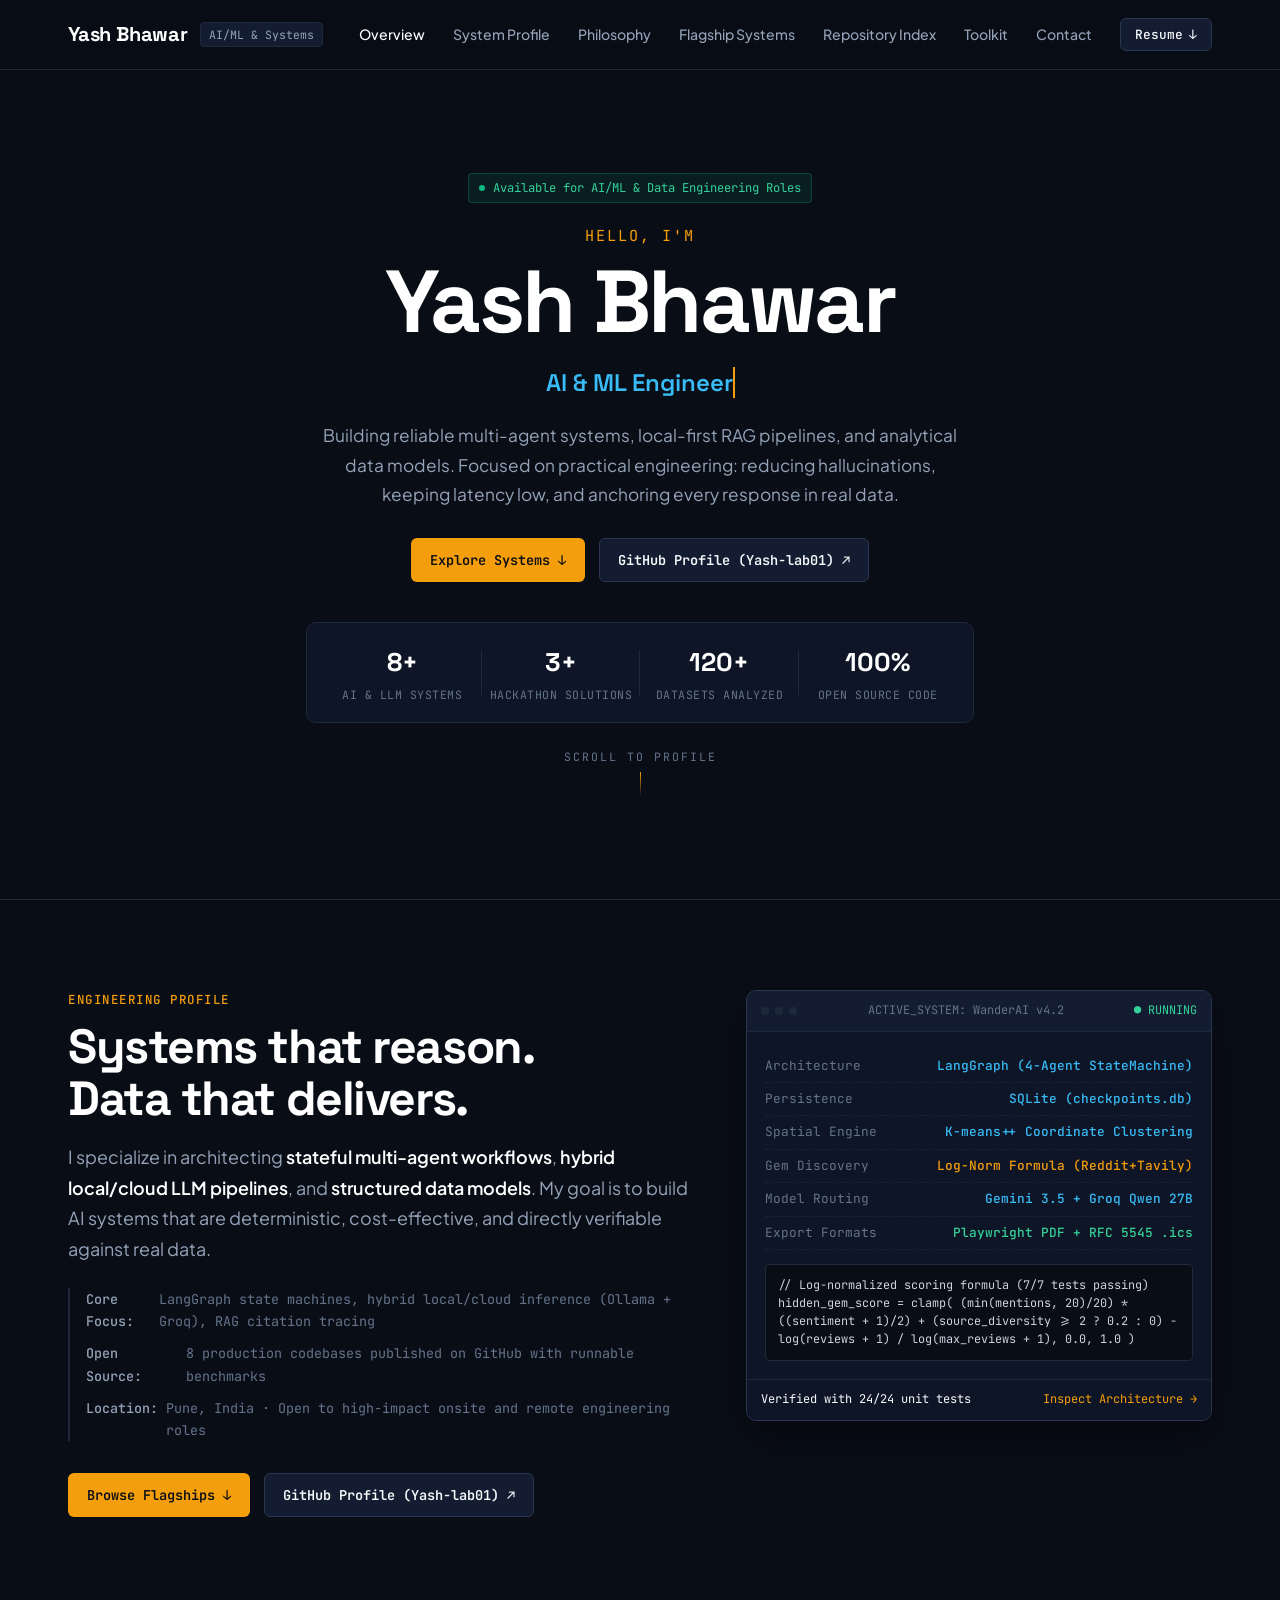
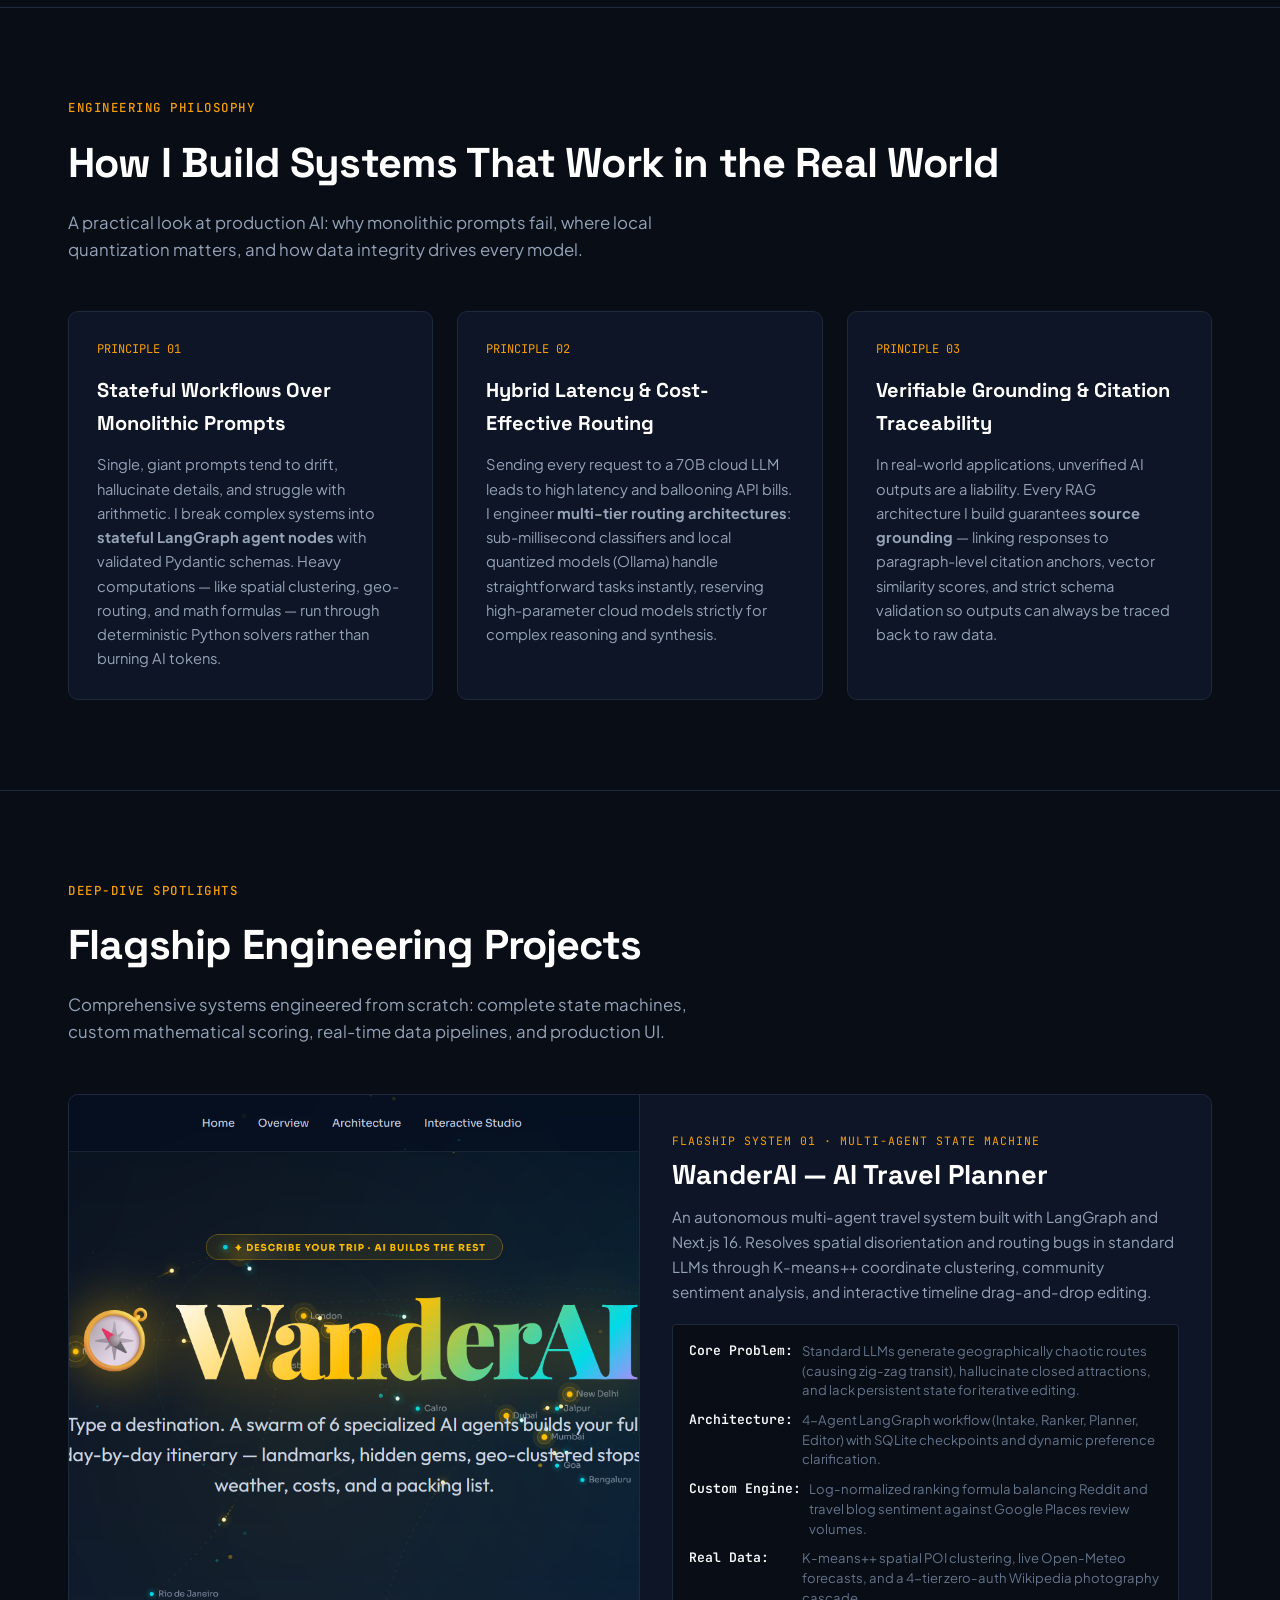
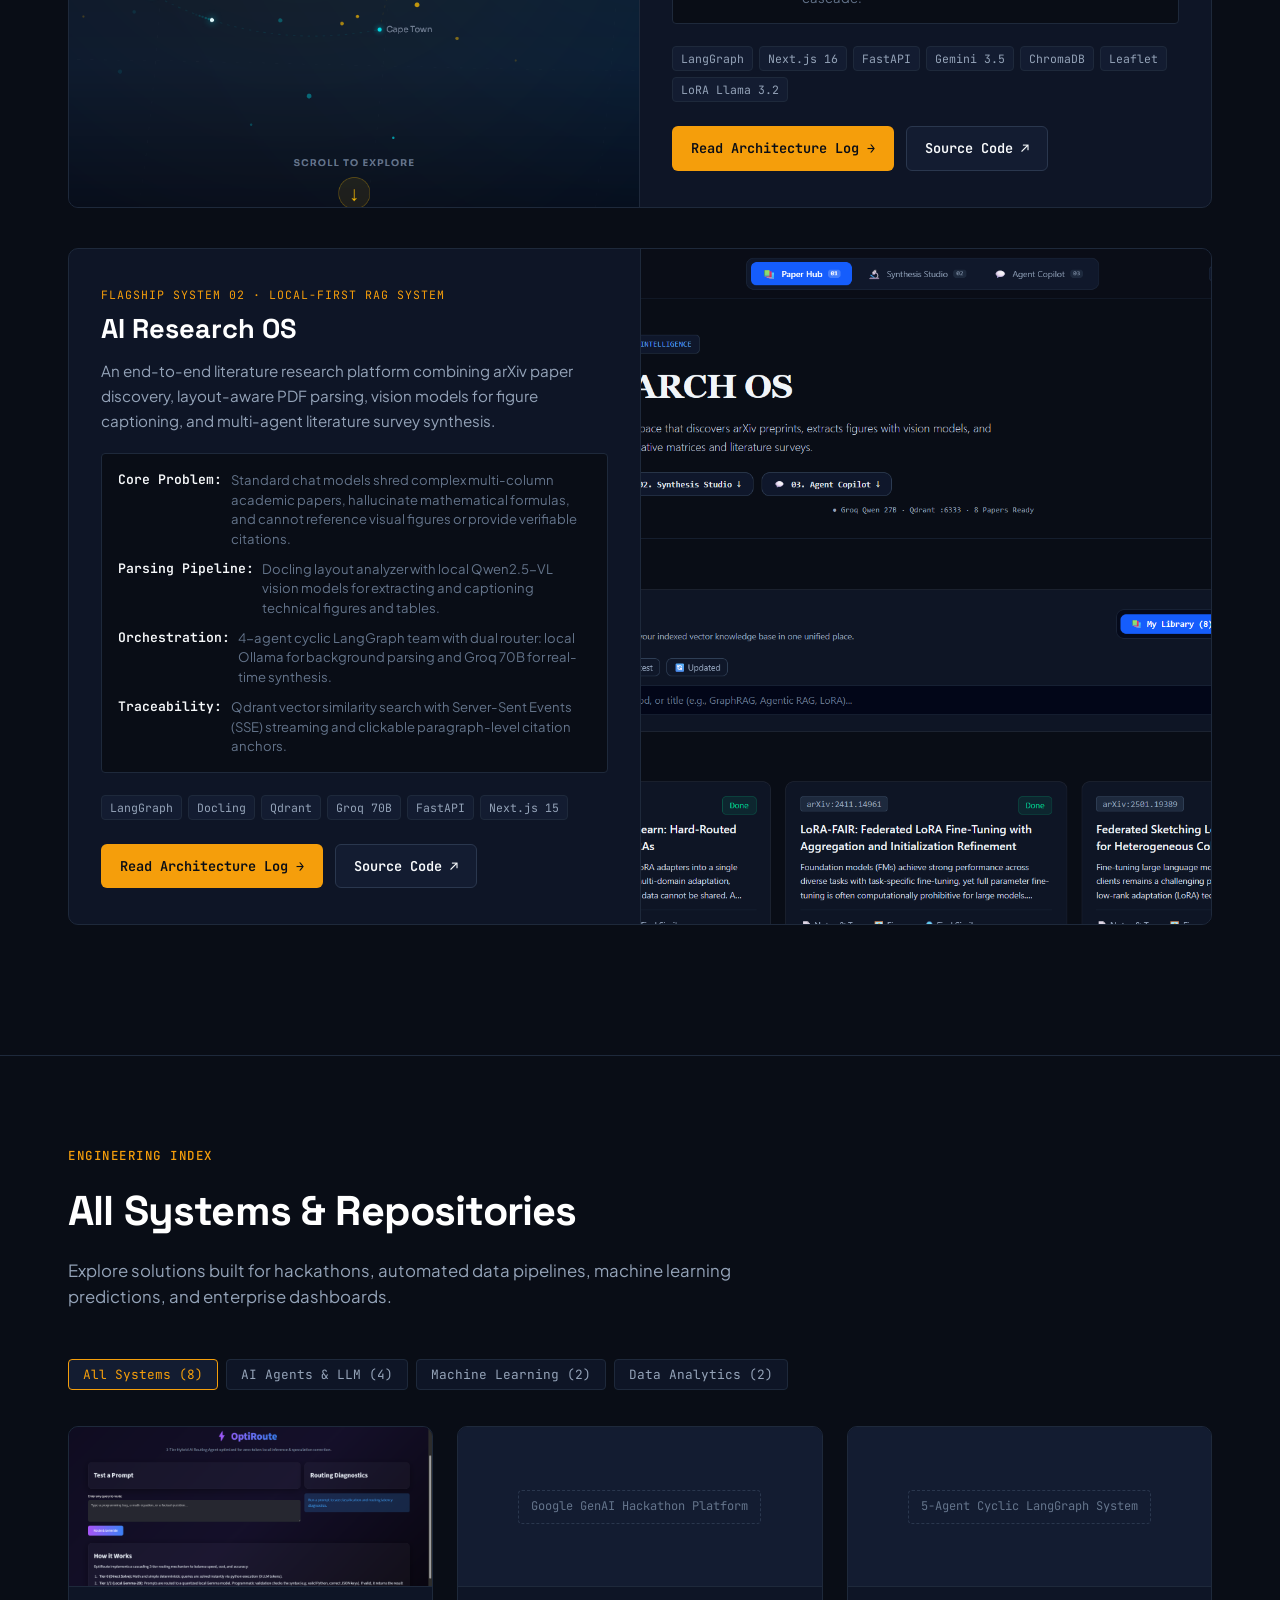
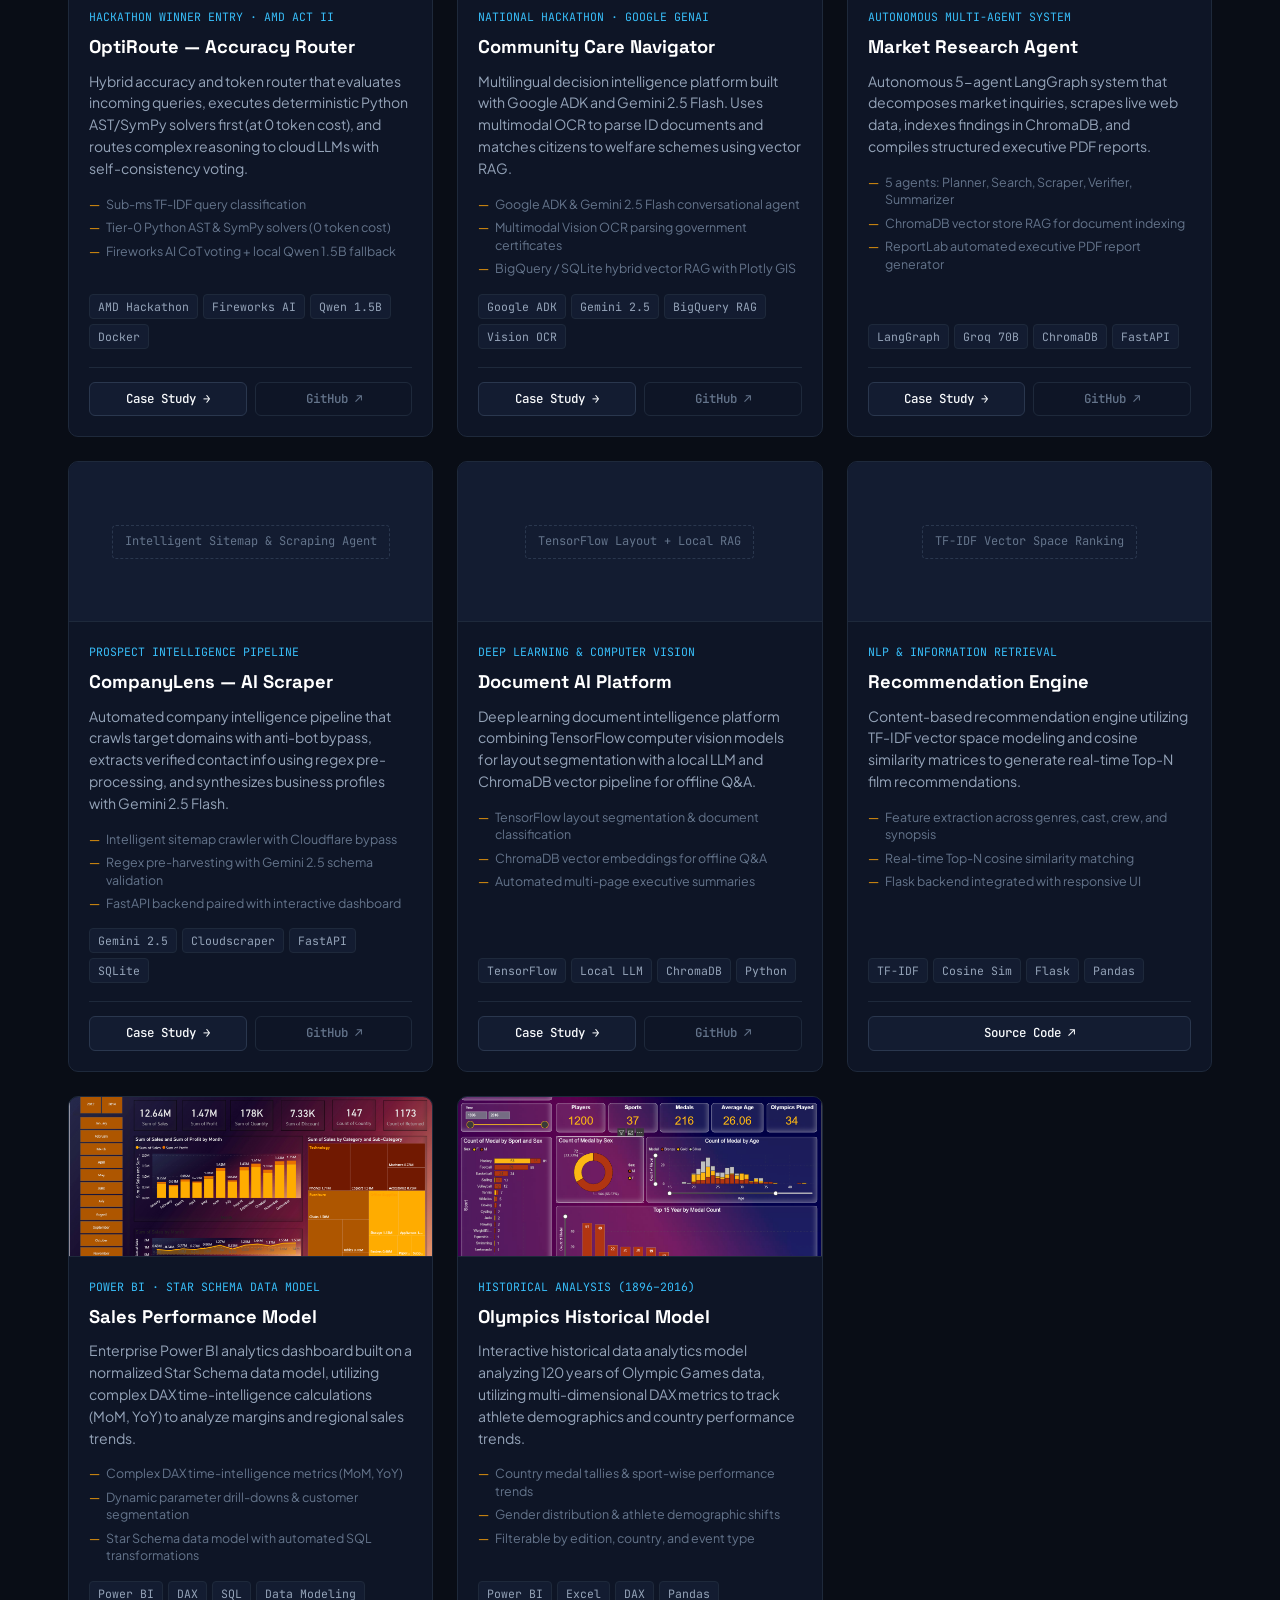
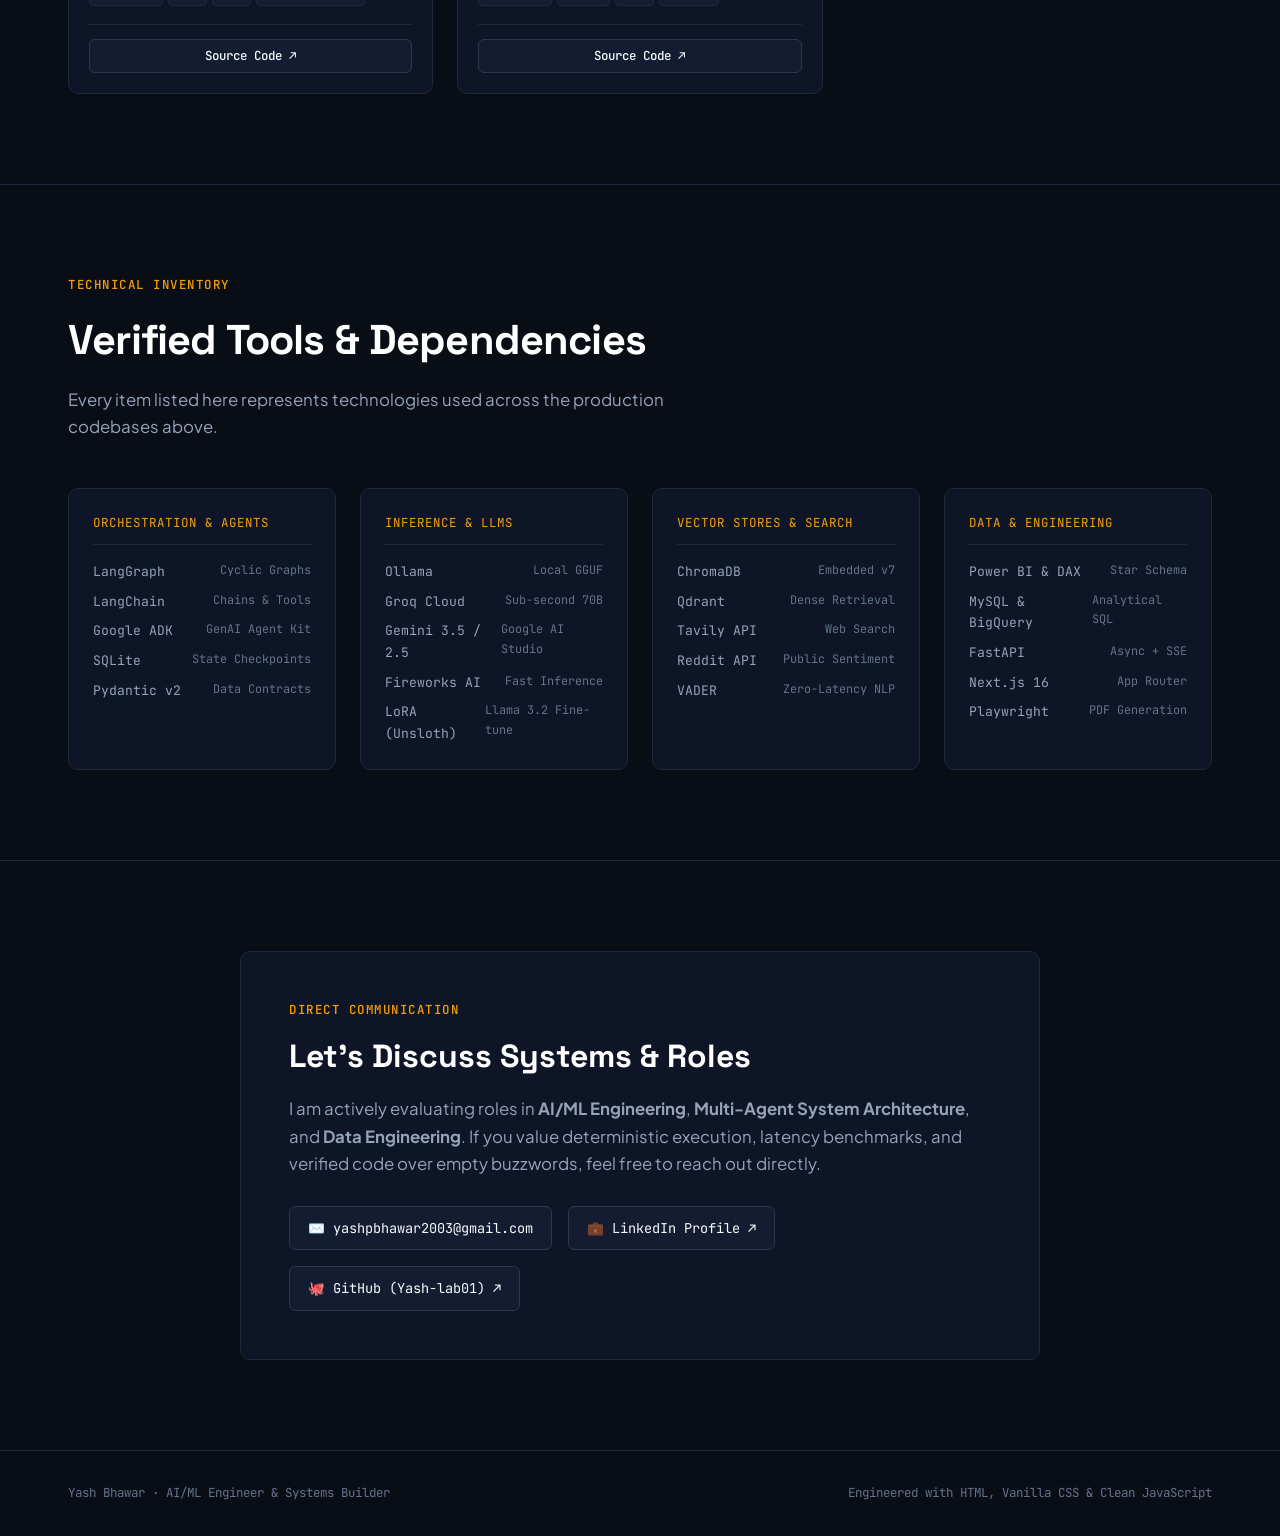
==== commit 5cfc9362: "feat: add Vercel Web Analytics integration across all pages" ====
--- a/index.html
+++ b/index.html
@@ -674,6 +674,11 @@
   </footer>
 
   <script src="js/main.js"></script>
+  <!-- Vercel Web Analytics -->
+  <script>
+    window.va = window.va || function () { (window.vaq = window.vaq || []).push(arguments); };
+  </script>
+  <script defer src="/_vercel/insights/script.js"></script>
 </body>
 
 </html>
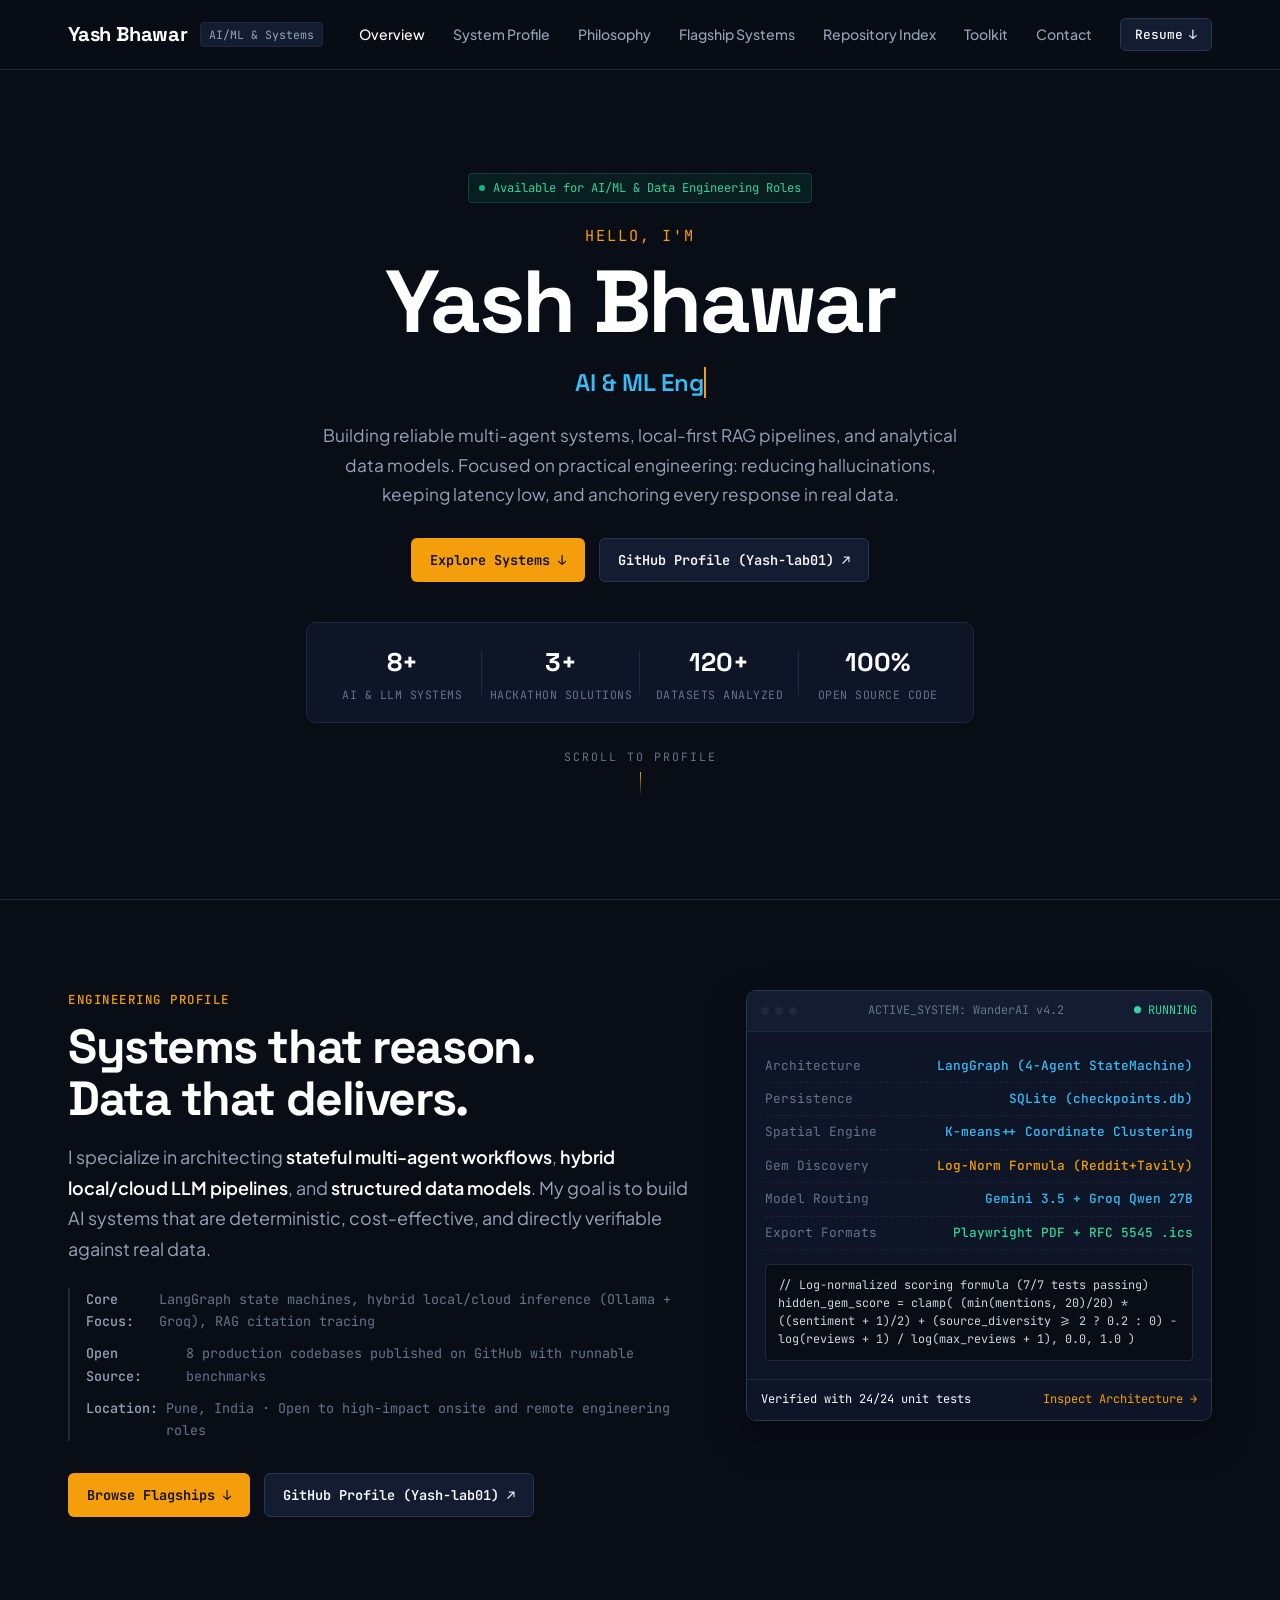
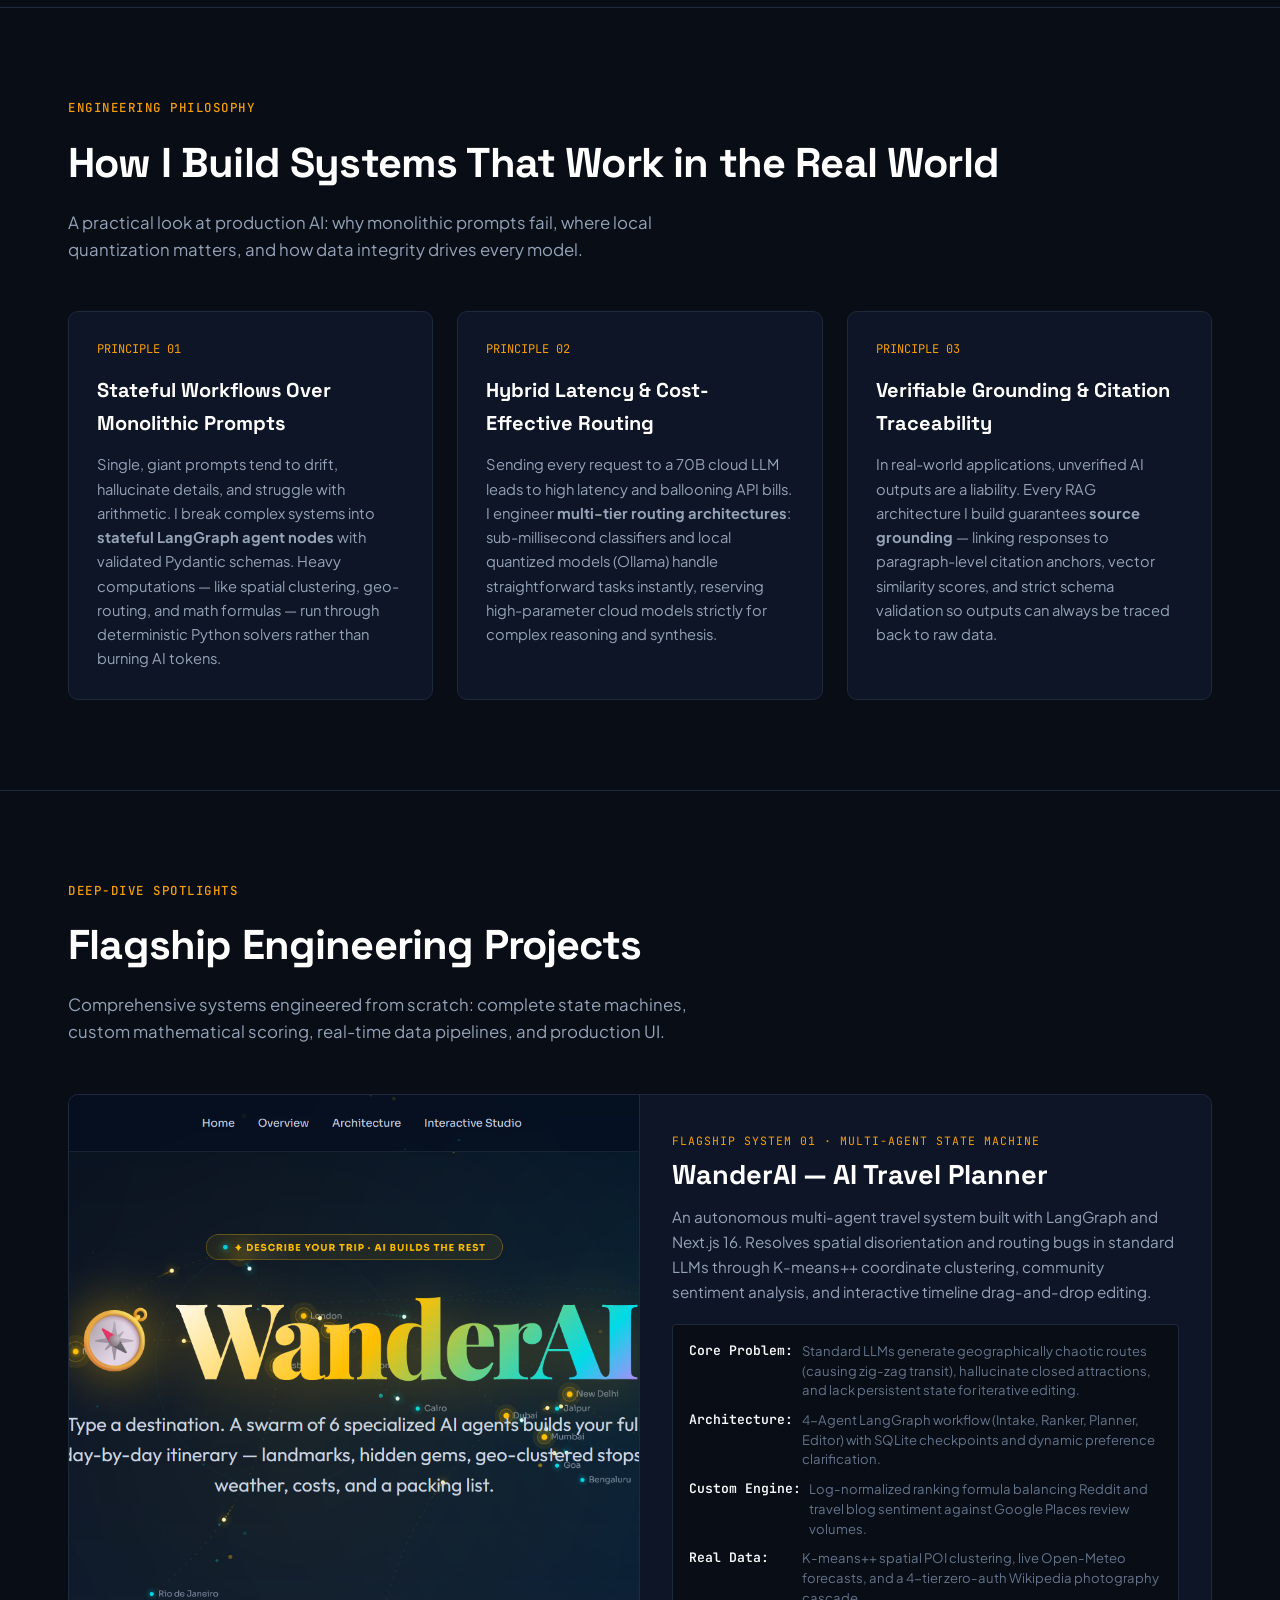
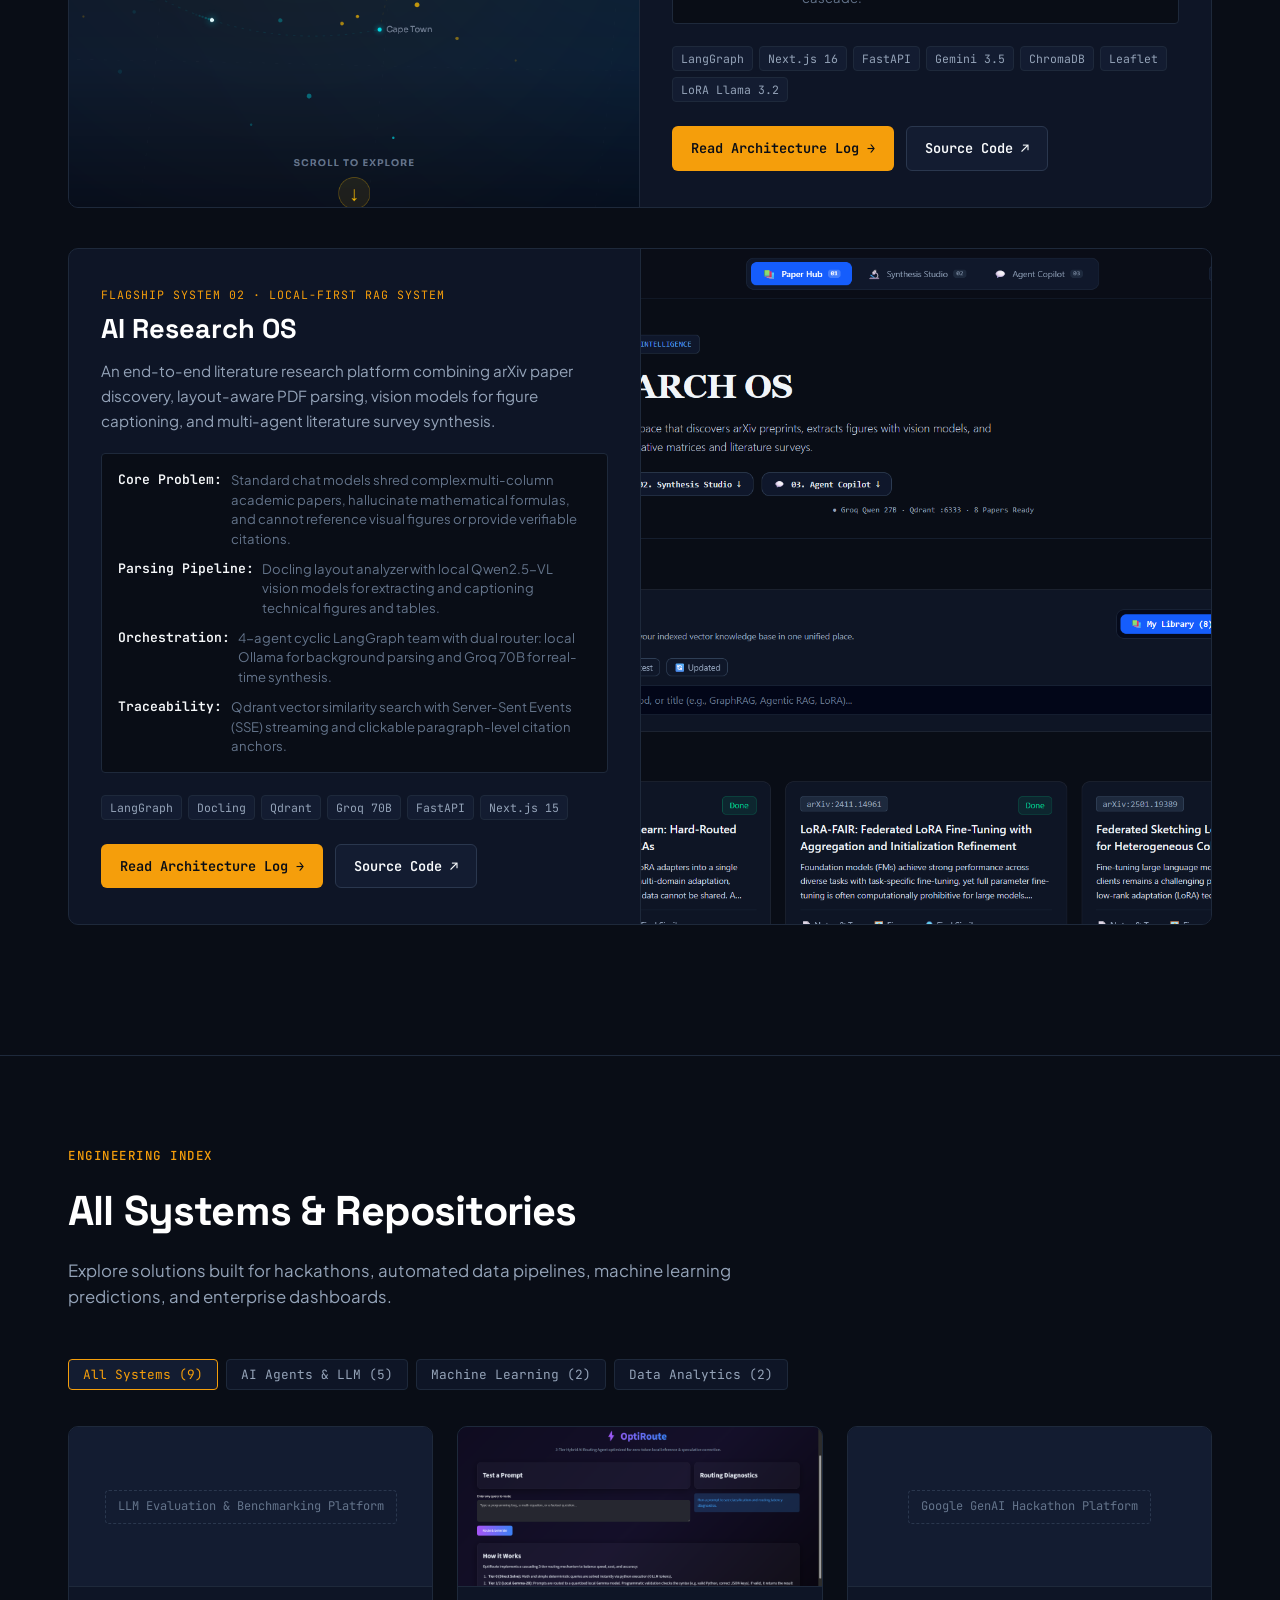
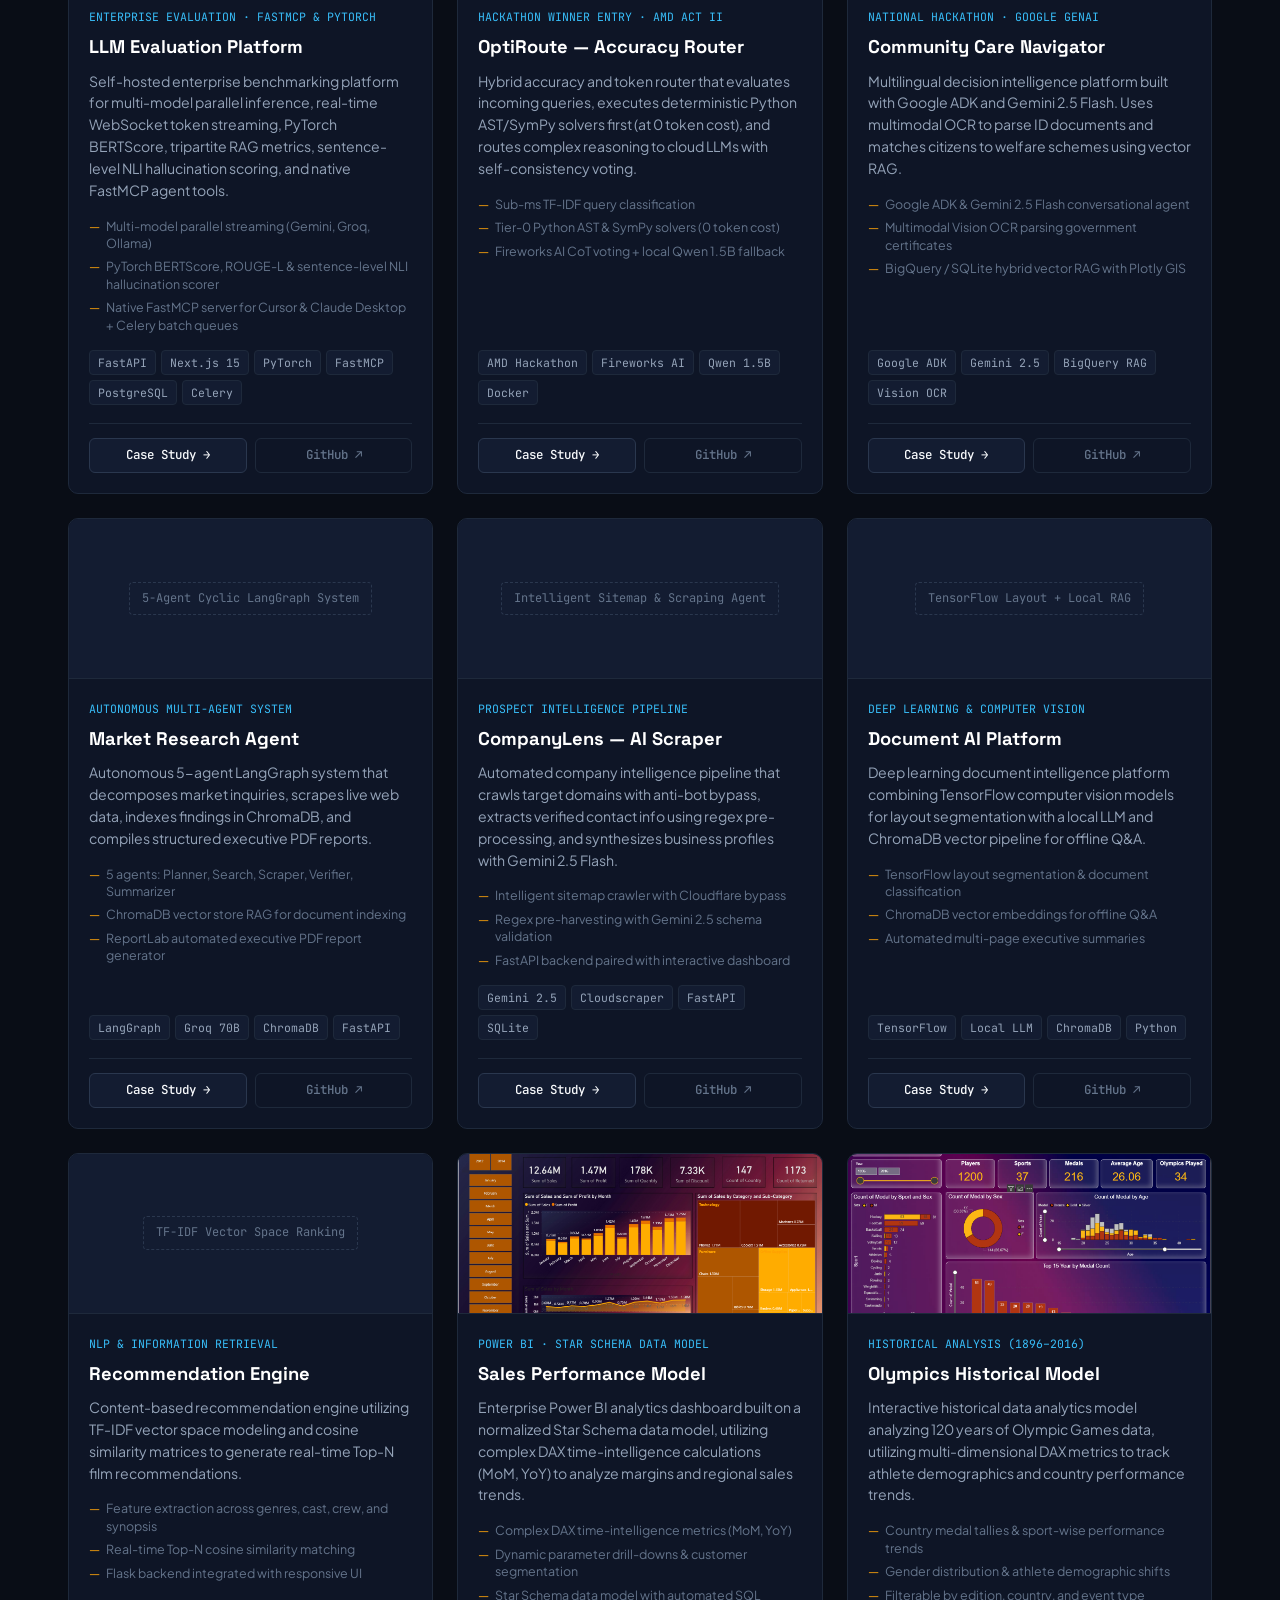
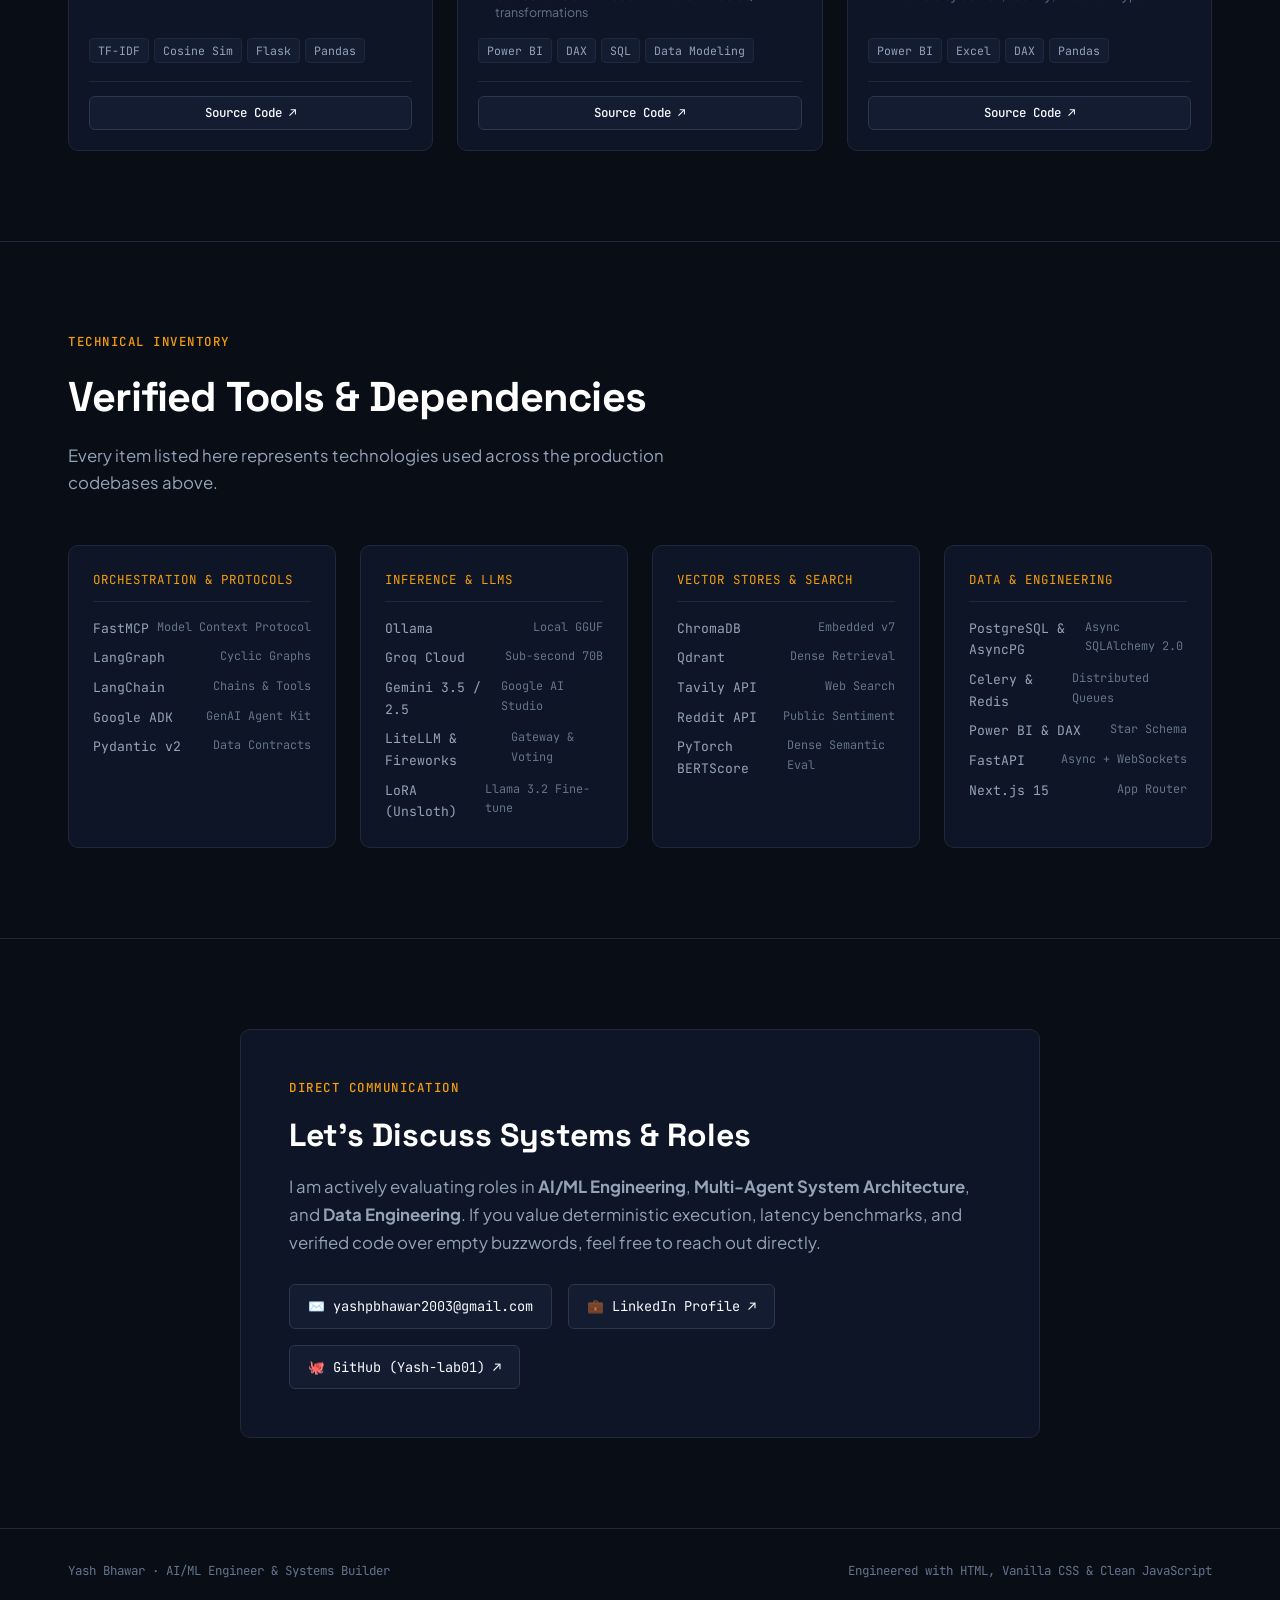
==== commit b23790f3: "Added LLM Eval Project" ====
--- a/index.html
+++ b/index.html
@@ -355,14 +355,43 @@
 
       <!-- Filter Tabs -->
       <div class="catalog-filter-bar">
-        <button class="filter-btn active" data-filter="all">All Systems (8)</button>
-        <button class="filter-btn" data-filter="ai-agent">AI Agents & LLM (4)</button>
+        <button class="filter-btn active" data-filter="all">All Systems (9)</button>
+        <button class="filter-btn" data-filter="ai-agent">AI Agents & LLM (5)</button>
         <button class="filter-btn" data-filter="machine-learning">Machine Learning (2)</button>
         <button class="filter-btn" data-filter="data-analytics">Data Analytics (2)</button>
       </div>
 
       <!-- Catalog Grid -->
       <div class="catalog-grid">
+
+        <!-- Project: LLM Evaluation & Benchmarking Platform -->
+        <div class="catalog-card" data-category="ai-agent">
+          <div class="catalog-card-thumbnail">
+            <span class="catalog-card-placeholder">LLM Evaluation & Benchmarking Platform</span>
+          </div>
+          <div class="catalog-card-body">
+            <span class="catalog-card-category">ENTERPRISE EVALUATION · FASTMCP & PYTORCH</span>
+            <h3 class="catalog-card-title">LLM Evaluation Platform</h3>
+            <p class="catalog-card-desc">Self-hosted enterprise benchmarking platform for multi-model parallel inference, real-time WebSocket token streaming, PyTorch BERTScore, tripartite RAG metrics, sentence-level NLI hallucination scoring, and native FastMCP agent tools.</p>
+            <ul class="catalog-specs-list">
+              <li>Multi-model parallel streaming (Gemini, Groq, Ollama)</li>
+              <li>PyTorch BERTScore, ROUGE-L & sentence-level NLI hallucination scorer</li>
+              <li>Native FastMCP server for Cursor & Claude Desktop + Celery batch queues</li>
+            </ul>
+            <div class="catalog-card-tags">
+              <span class="tag">FastAPI</span>
+              <span class="tag">Next.js 15</span>
+              <span class="tag">PyTorch</span>
+              <span class="tag">FastMCP</span>
+              <span class="tag">PostgreSQL</span>
+              <span class="tag">Celery</span>
+            </div>
+            <div class="catalog-card-actions">
+              <a href="projects/llm-eval.html" class="catalog-btn catalog-btn-primary">Case Study →</a>
+              <a href="https://github.com/Yash-lab01/LLM-Eval-Platform" target="_blank" rel="noopener" class="catalog-btn catalog-btn-ghost">GitHub ↗</a>
+            </div>
+          </div>
+        </div>
 
         <!-- Project: OptiRoute (AMD Hackathon) -->
         <div class="catalog-card" data-category="ai-agent">
@@ -592,12 +621,12 @@
 
       <div class="toolkit-grid">
         <div class="toolkit-col">
-          <div class="toolkit-title">Orchestration & Agents</div>
+          <div class="toolkit-title">Orchestration & Protocols</div>
           <div class="toolkit-list">
+            <div class="toolkit-item"><span>FastMCP</span> <span class="context">Model Context Protocol</span></div>
             <div class="toolkit-item"><span>LangGraph</span> <span class="context">Cyclic Graphs</span></div>
             <div class="toolkit-item"><span>LangChain</span> <span class="context">Chains & Tools</span></div>
             <div class="toolkit-item"><span>Google ADK</span> <span class="context">GenAI Agent Kit</span></div>
-            <div class="toolkit-item"><span>SQLite</span> <span class="context">State Checkpoints</span></div>
             <div class="toolkit-item"><span>Pydantic v2</span> <span class="context">Data Contracts</span></div>
           </div>
         </div>
@@ -608,7 +637,7 @@
             <div class="toolkit-item"><span>Ollama</span> <span class="context">Local GGUF</span></div>
             <div class="toolkit-item"><span>Groq Cloud</span> <span class="context">Sub-second 70B</span></div>
             <div class="toolkit-item"><span>Gemini 3.5 / 2.5</span> <span class="context">Google AI Studio</span></div>
-            <div class="toolkit-item"><span>Fireworks AI</span> <span class="context">Fast Inference</span></div>
+            <div class="toolkit-item"><span>LiteLLM & Fireworks</span> <span class="context">Gateway & Voting</span></div>
             <div class="toolkit-item"><span>LoRA (Unsloth)</span> <span class="context">Llama 3.2 Fine-tune</span></div>
           </div>
         </div>
@@ -620,18 +649,18 @@
             <div class="toolkit-item"><span>Qdrant</span> <span class="context">Dense Retrieval</span></div>
             <div class="toolkit-item"><span>Tavily API</span> <span class="context">Web Search</span></div>
             <div class="toolkit-item"><span>Reddit API</span> <span class="context">Public Sentiment</span></div>
-            <div class="toolkit-item"><span>VADER</span> <span class="context">Zero-Latency NLP</span></div>
+            <div class="toolkit-item"><span>PyTorch BERTScore</span> <span class="context">Dense Semantic Eval</span></div>
           </div>
         </div>
 
         <div class="toolkit-col">
           <div class="toolkit-title">Data & Engineering</div>
           <div class="toolkit-list">
+            <div class="toolkit-item"><span>PostgreSQL & AsyncPG</span> <span class="context">Async SQLAlchemy 2.0</span></div>
+            <div class="toolkit-item"><span>Celery & Redis</span> <span class="context">Distributed Queues</span></div>
             <div class="toolkit-item"><span>Power BI & DAX</span> <span class="context">Star Schema</span></div>
-            <div class="toolkit-item"><span>MySQL & BigQuery</span> <span class="context">Analytical SQL</span></div>
-            <div class="toolkit-item"><span>FastAPI</span> <span class="context">Async + SSE</span></div>
-            <div class="toolkit-item"><span>Next.js 16</span> <span class="context">App Router</span></div>
-            <div class="toolkit-item"><span>Playwright</span> <span class="context">PDF Generation</span></div>
+            <div class="toolkit-item"><span>FastAPI</span> <span class="context">Async + WebSockets</span></div>
+            <div class="toolkit-item"><span>Next.js 15</span> <span class="context">App Router</span></div>
           </div>
         </div>
       </div>
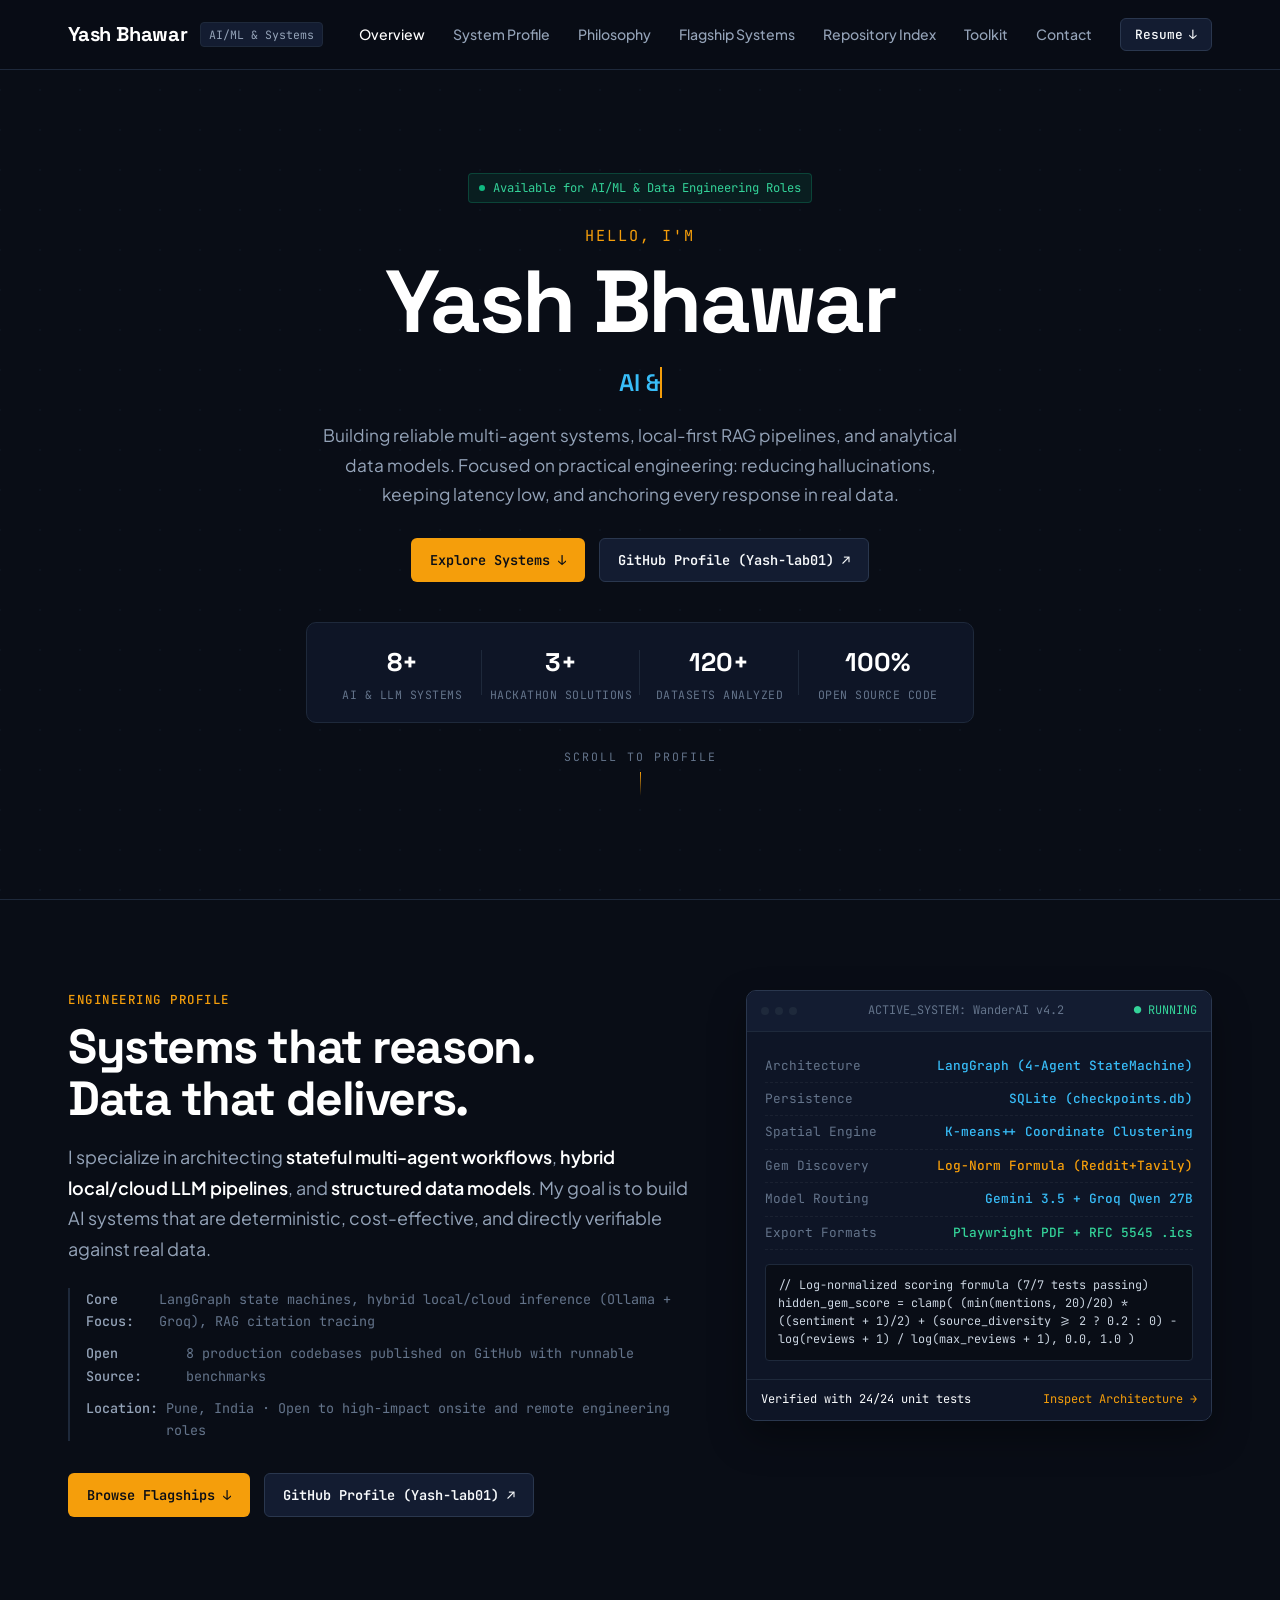
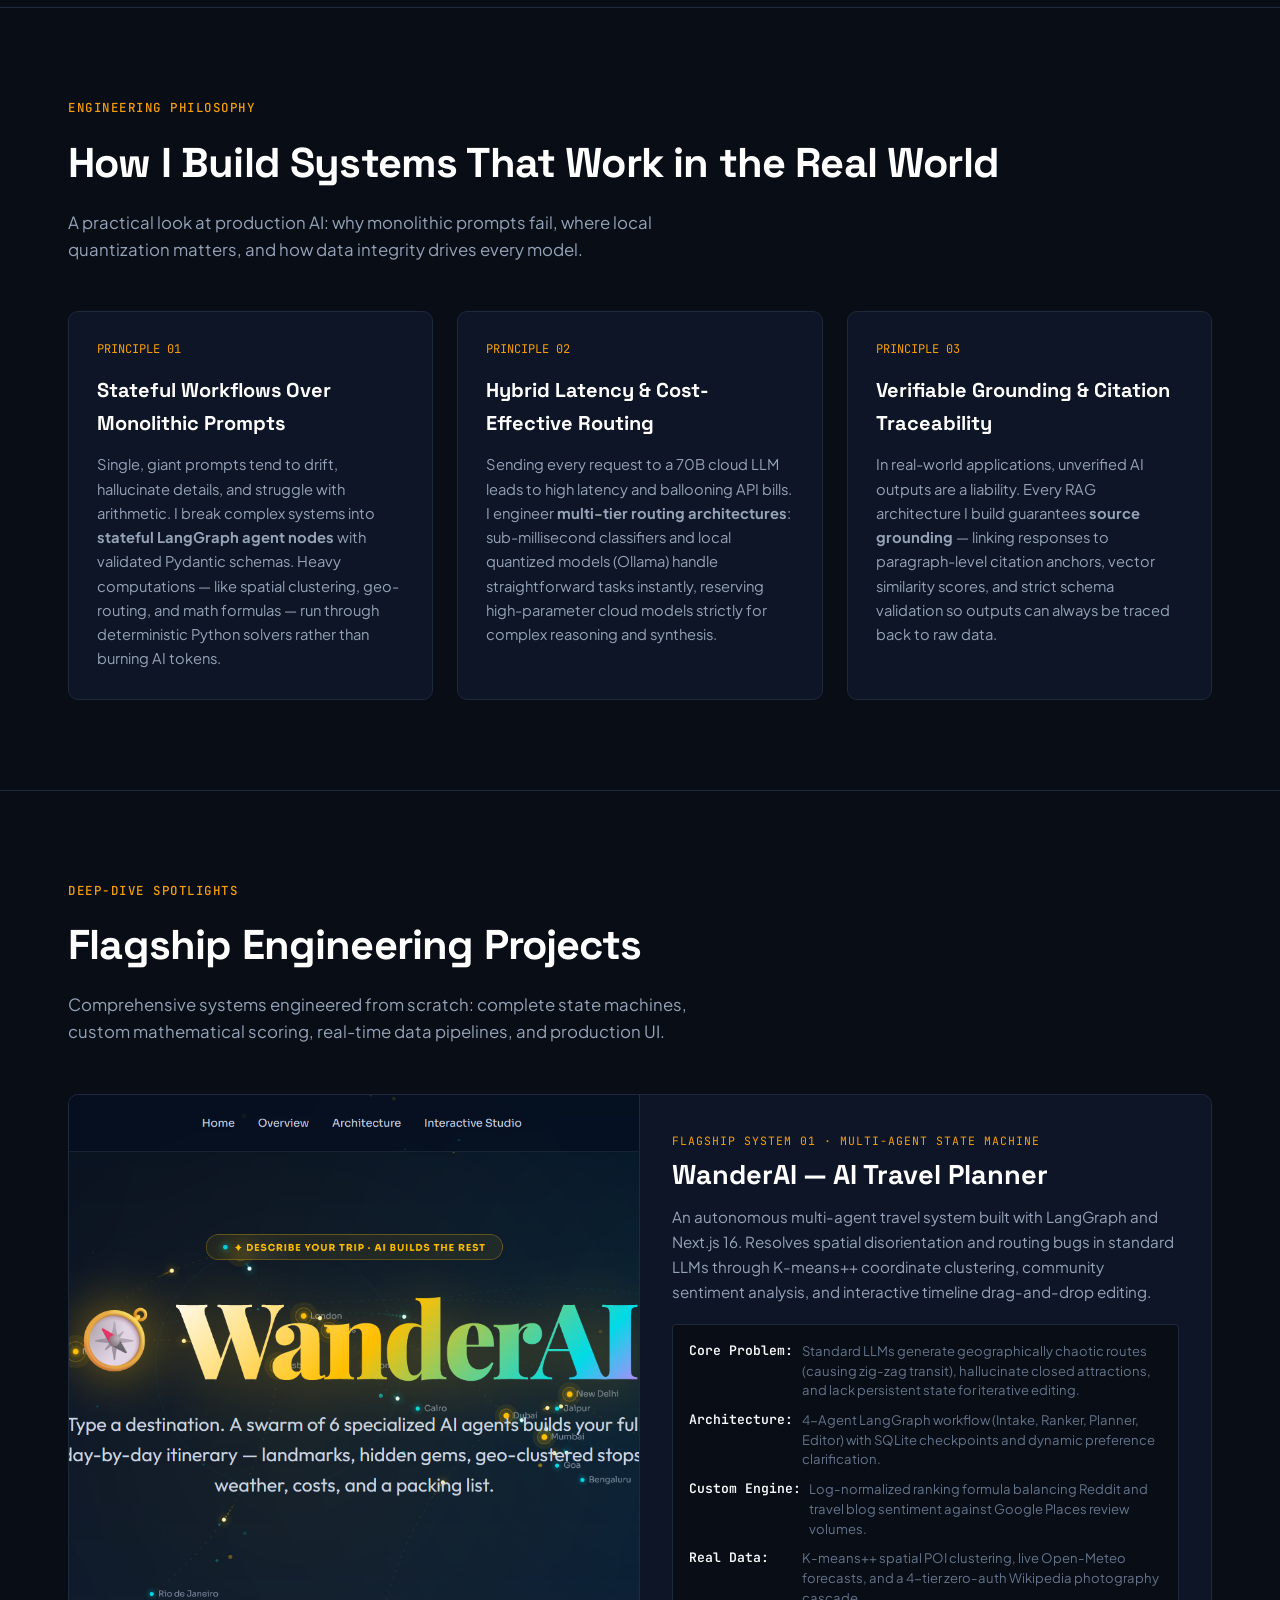
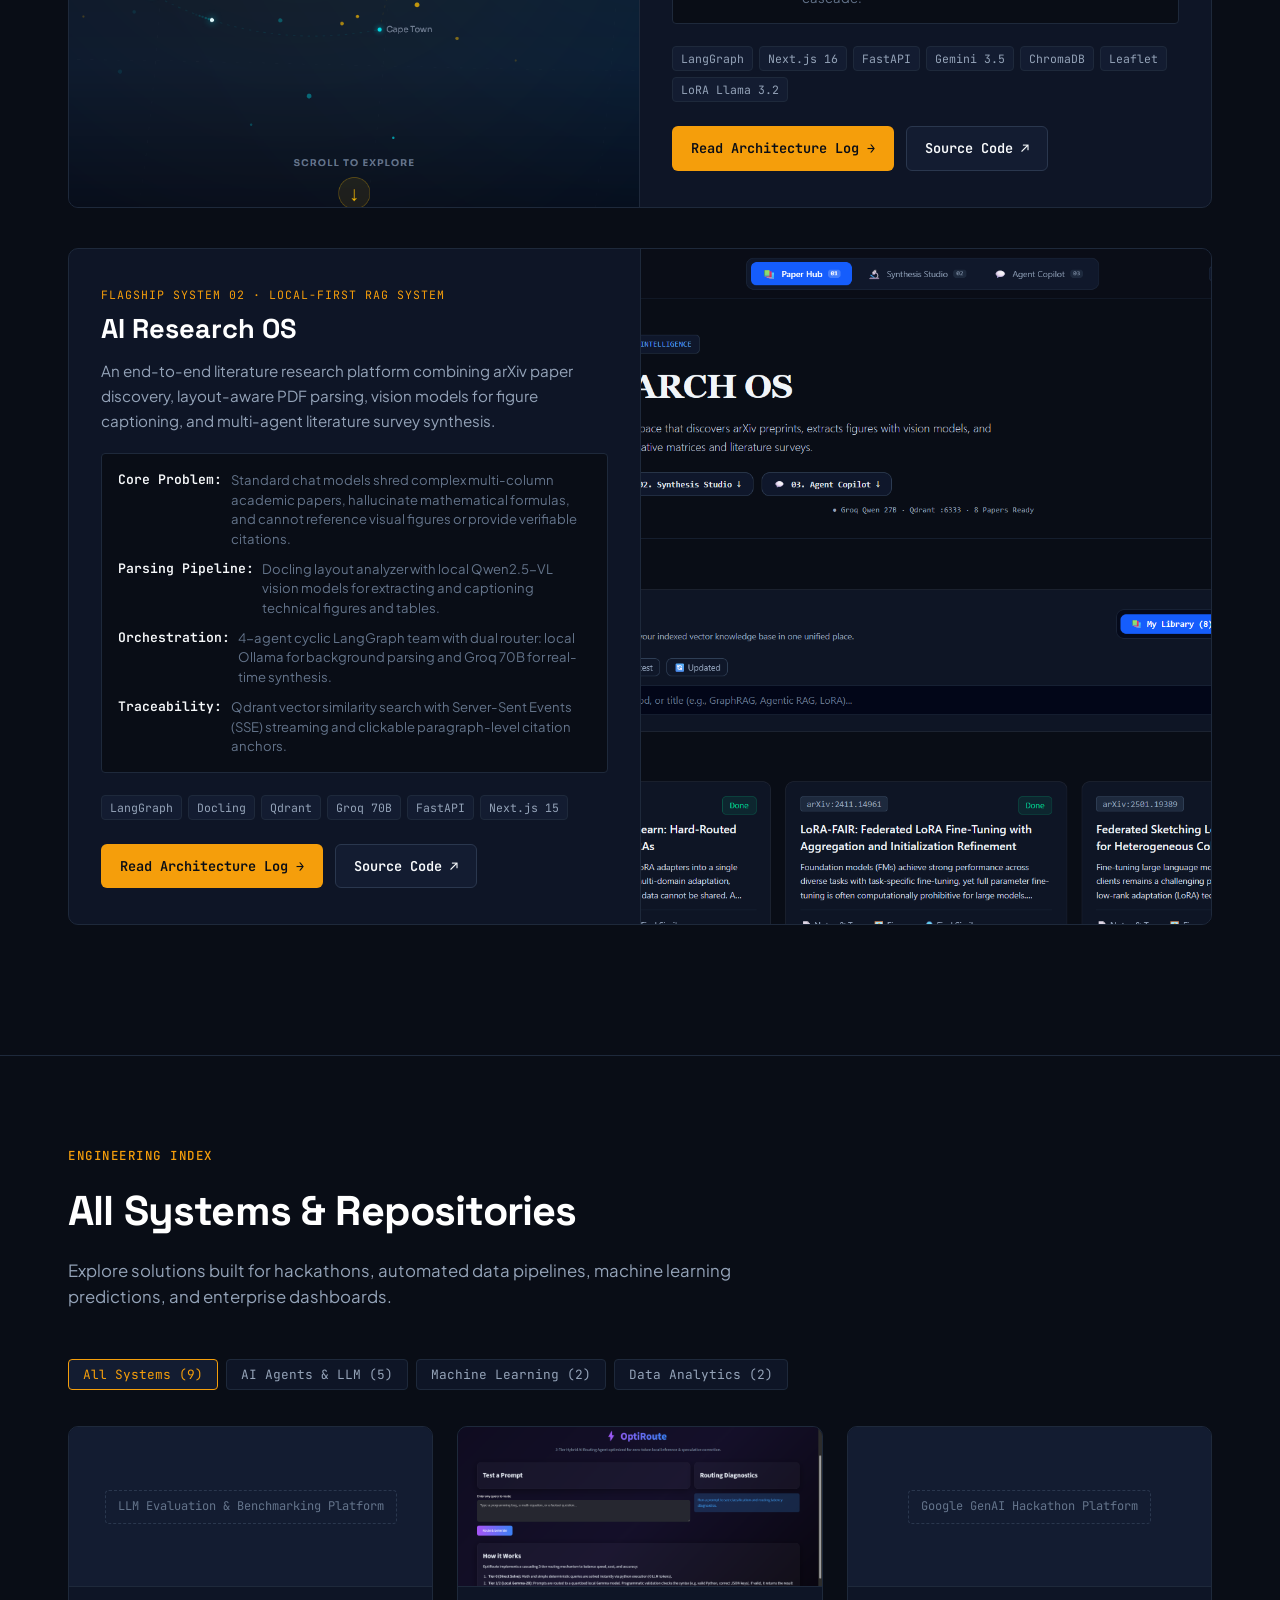
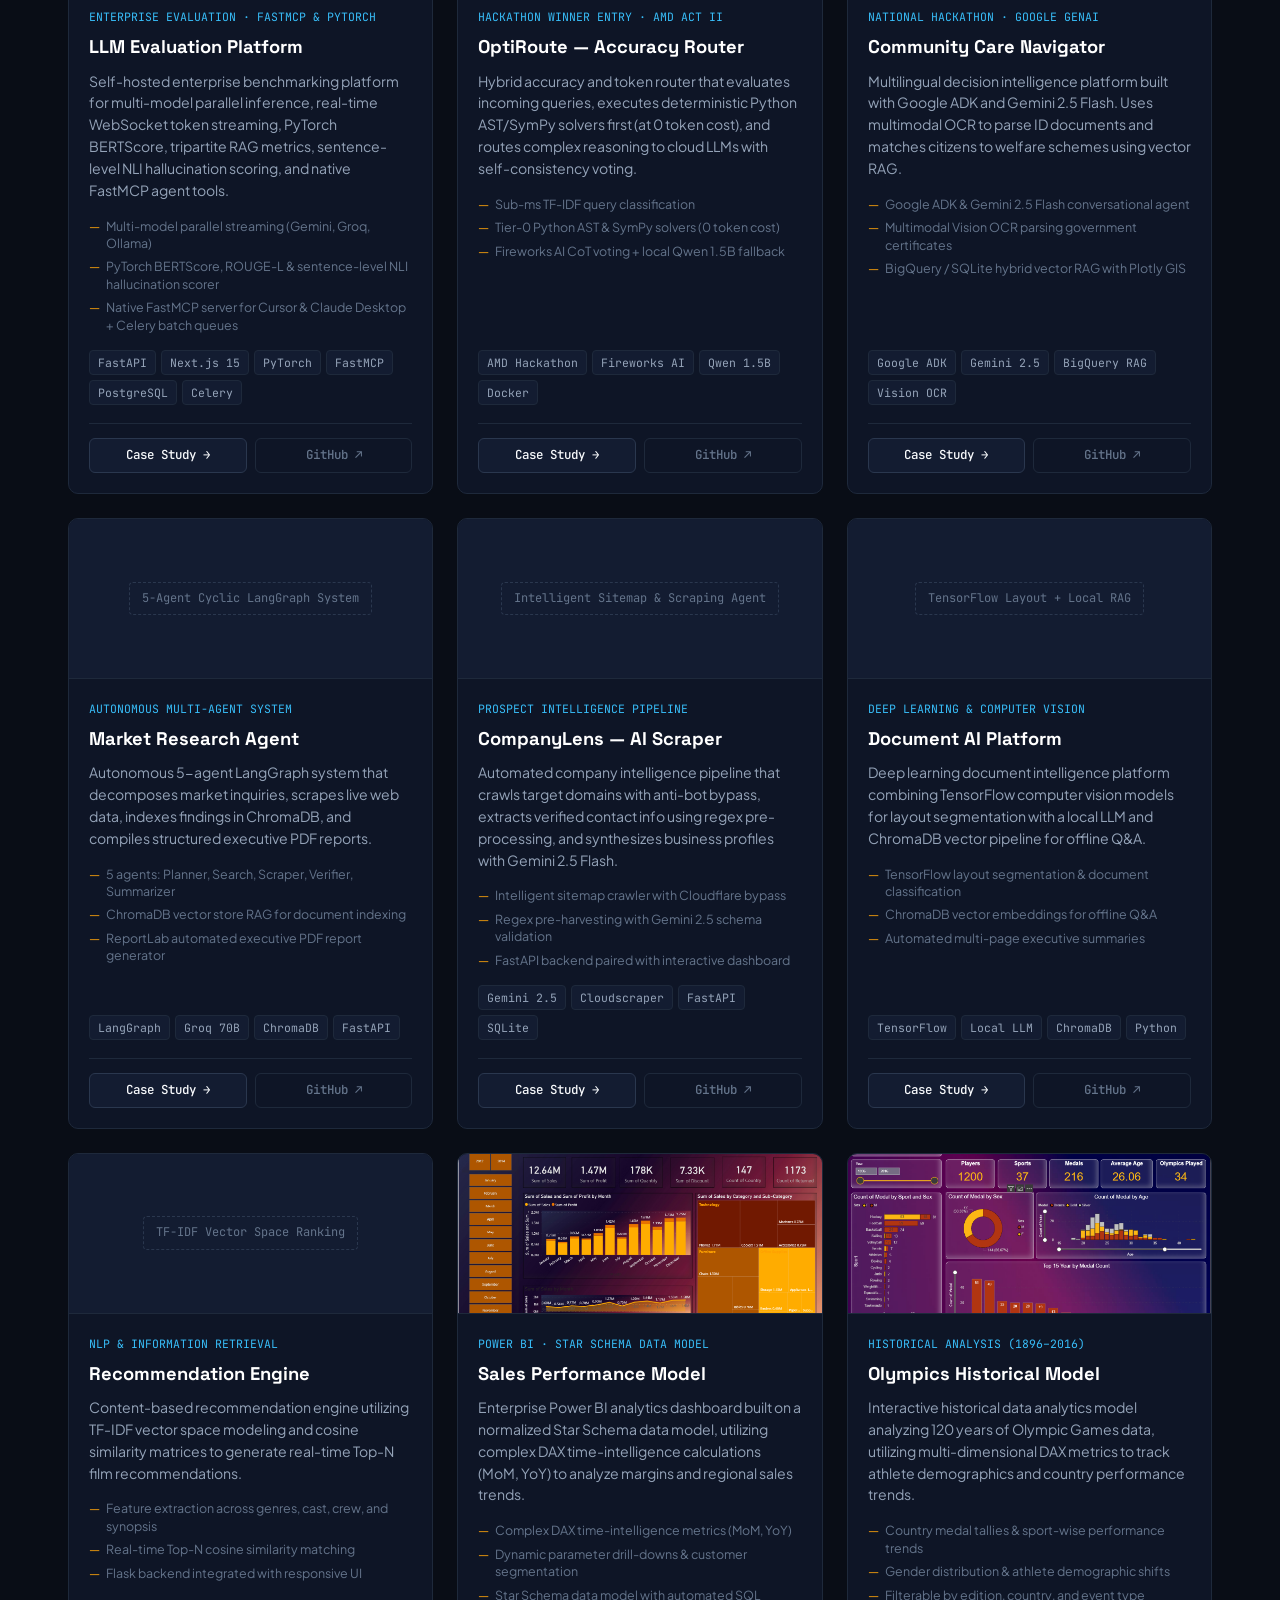
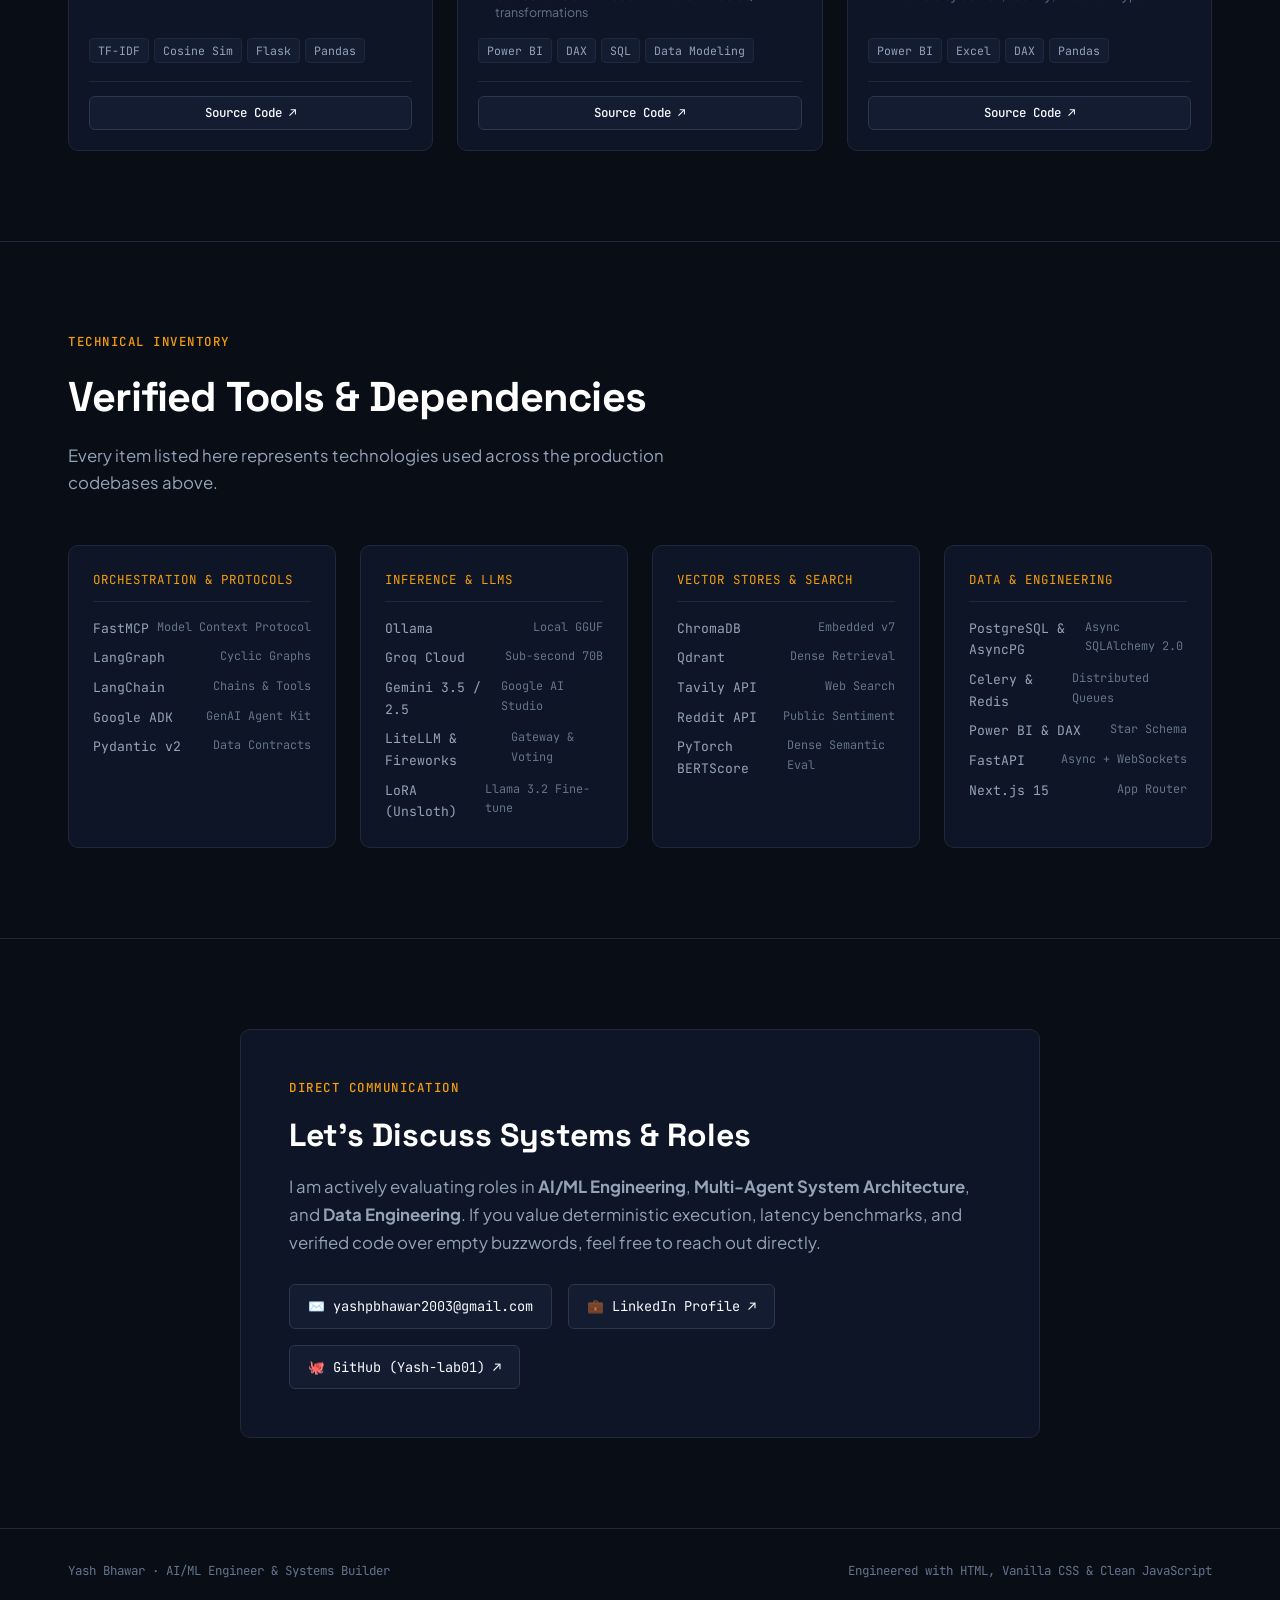
==== commit 1eb02f13: "resume changed" ====
--- a/index.html
+++ b/index.html
@@ -39,7 +39,7 @@
             <span>↓</span>
           </button>
           <div class="resume-dropdown-menu">
-            <a href="assets/resume/Yash_Bhawar_AIML_Resume..pdf" download class="resume-option">
+            <a href="assets/resume/Yash_Bhawar_Resume.pdf" download class="resume-option">
               <span>🤖</span>
               <span>AI / ML Engineer (PDF)</span>
             </a>
